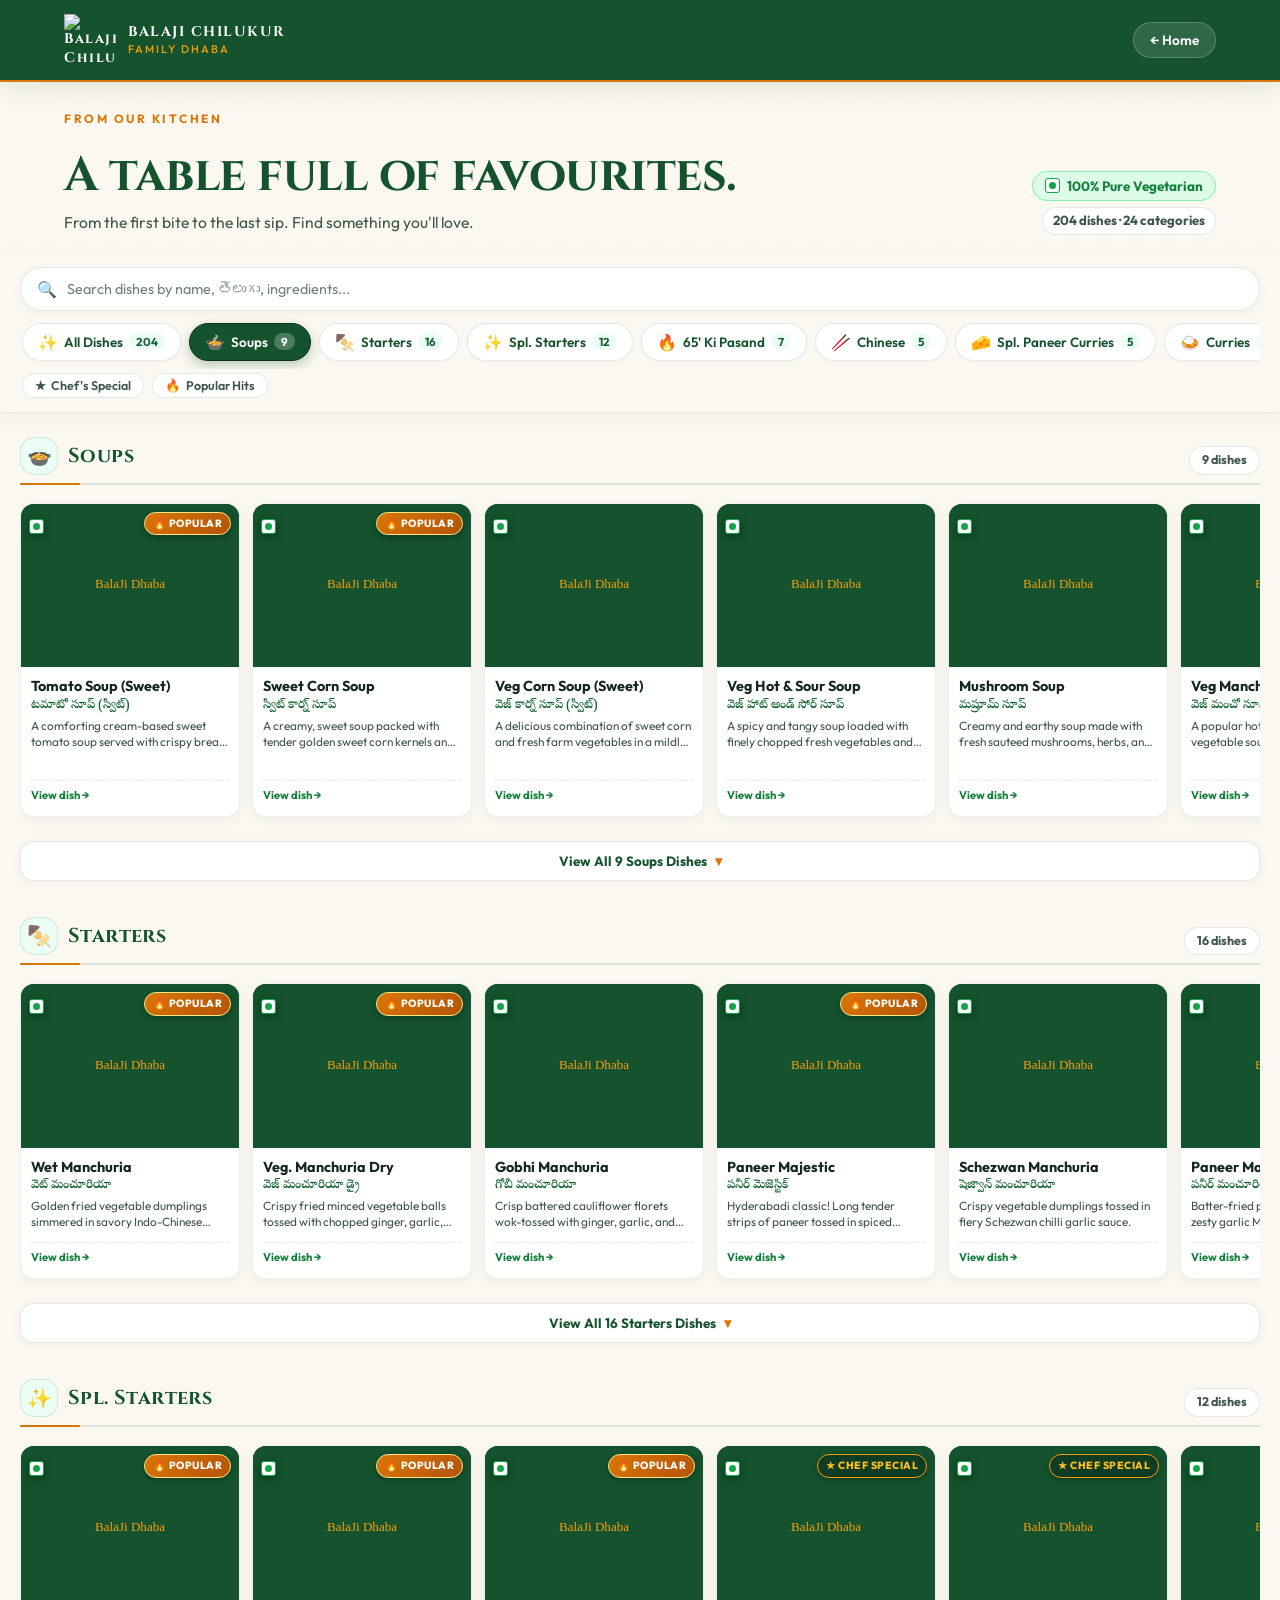
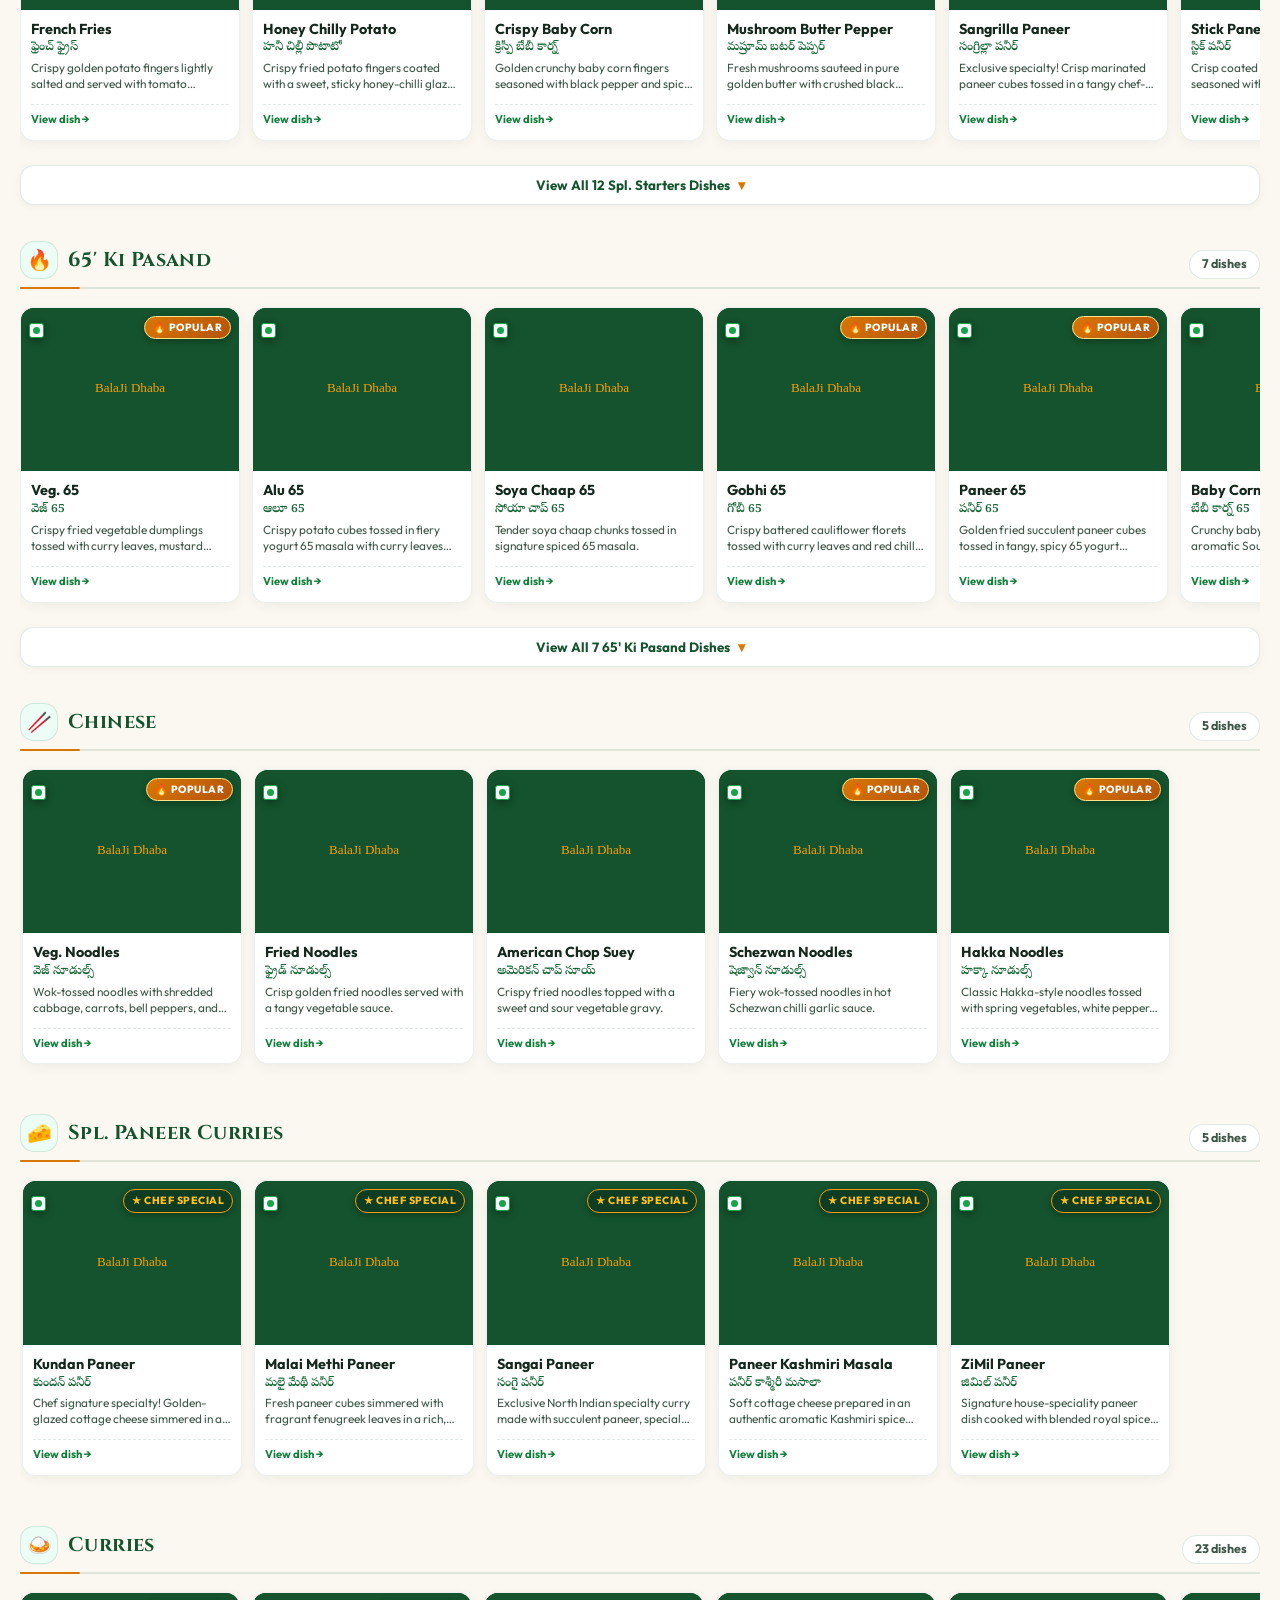
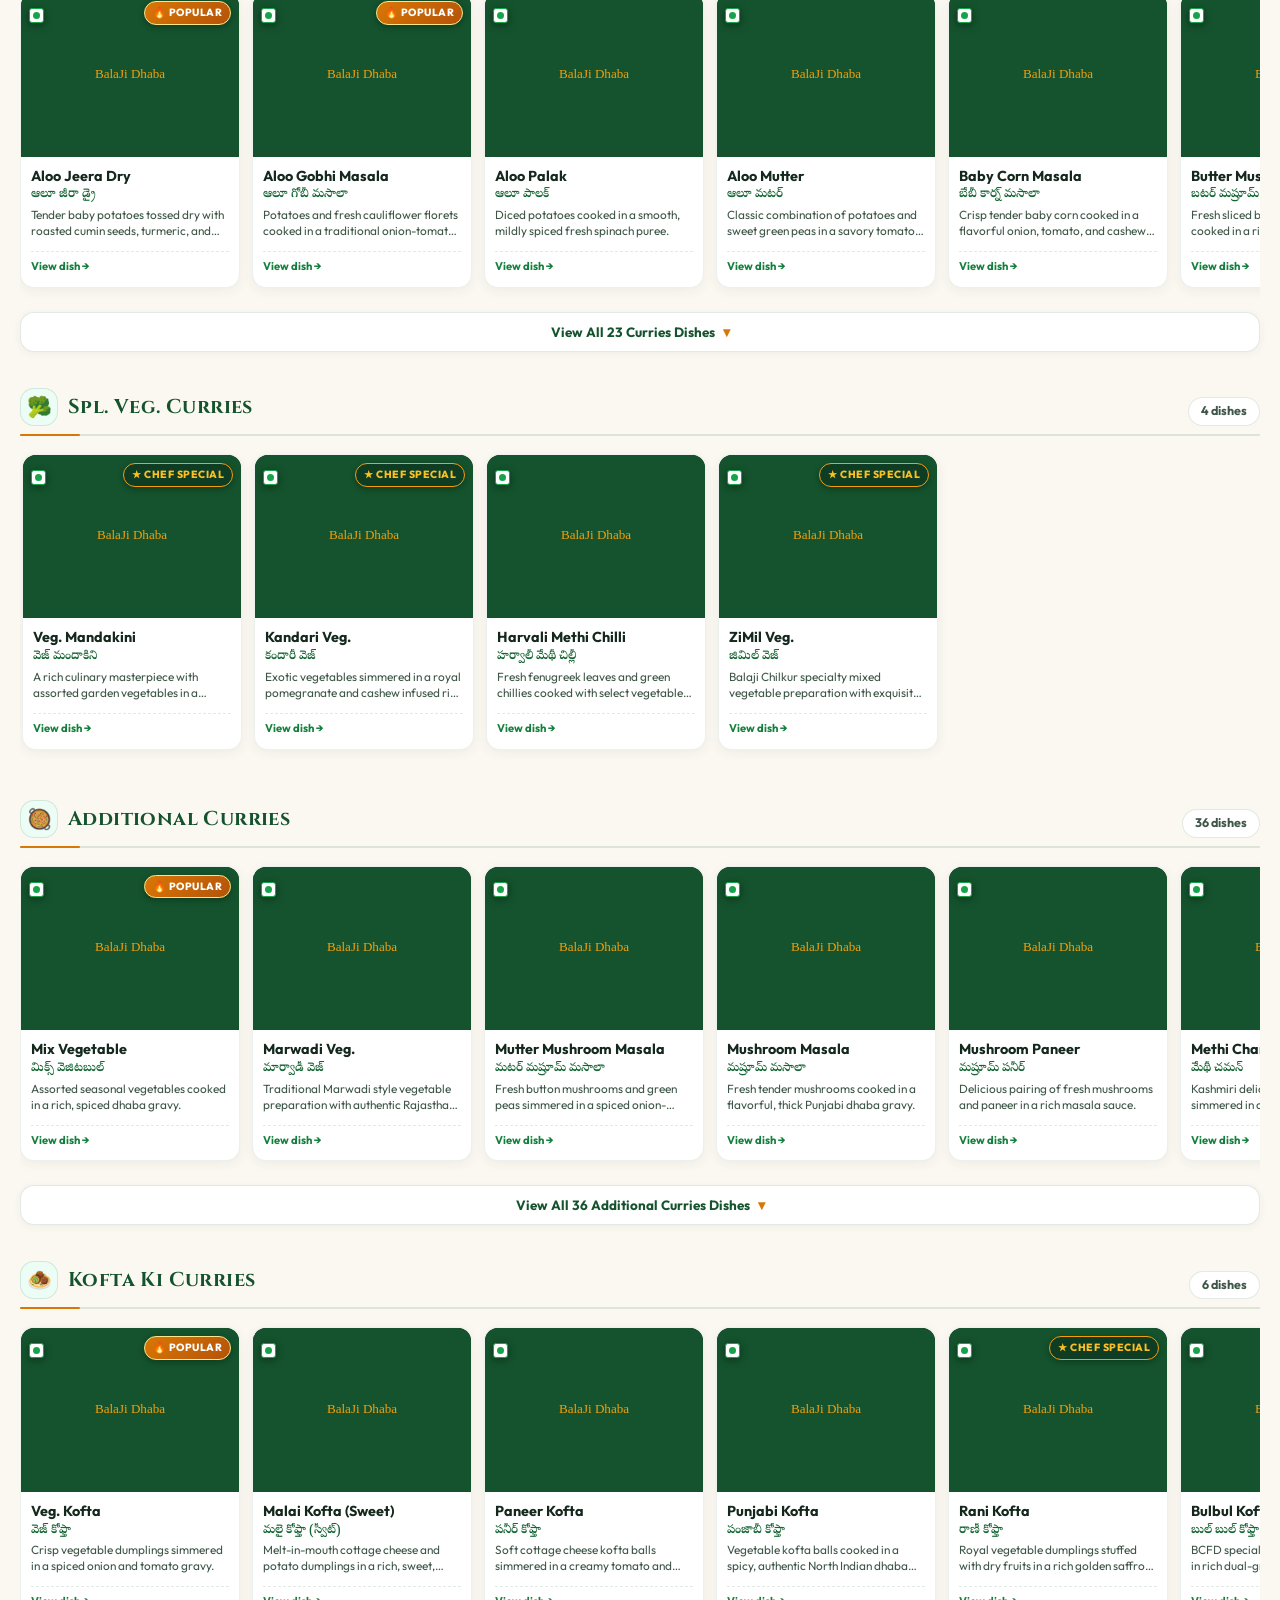
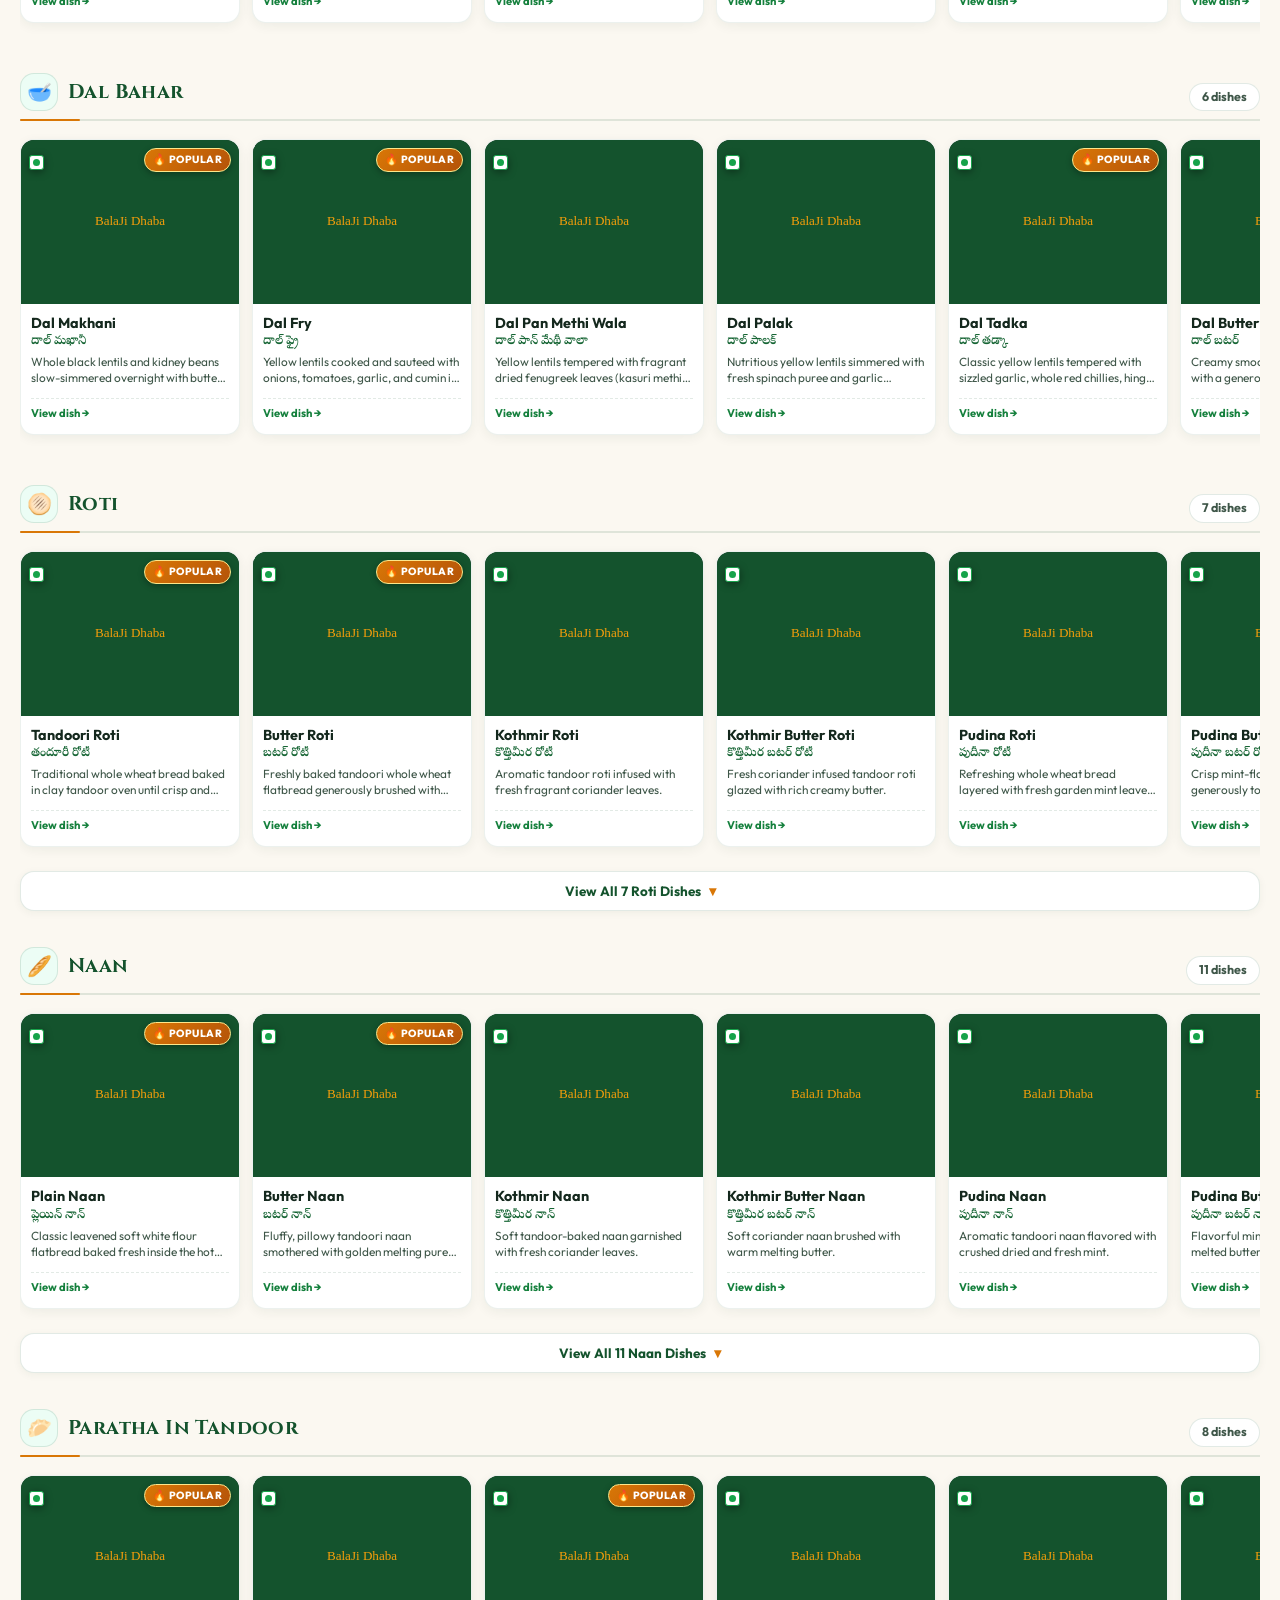
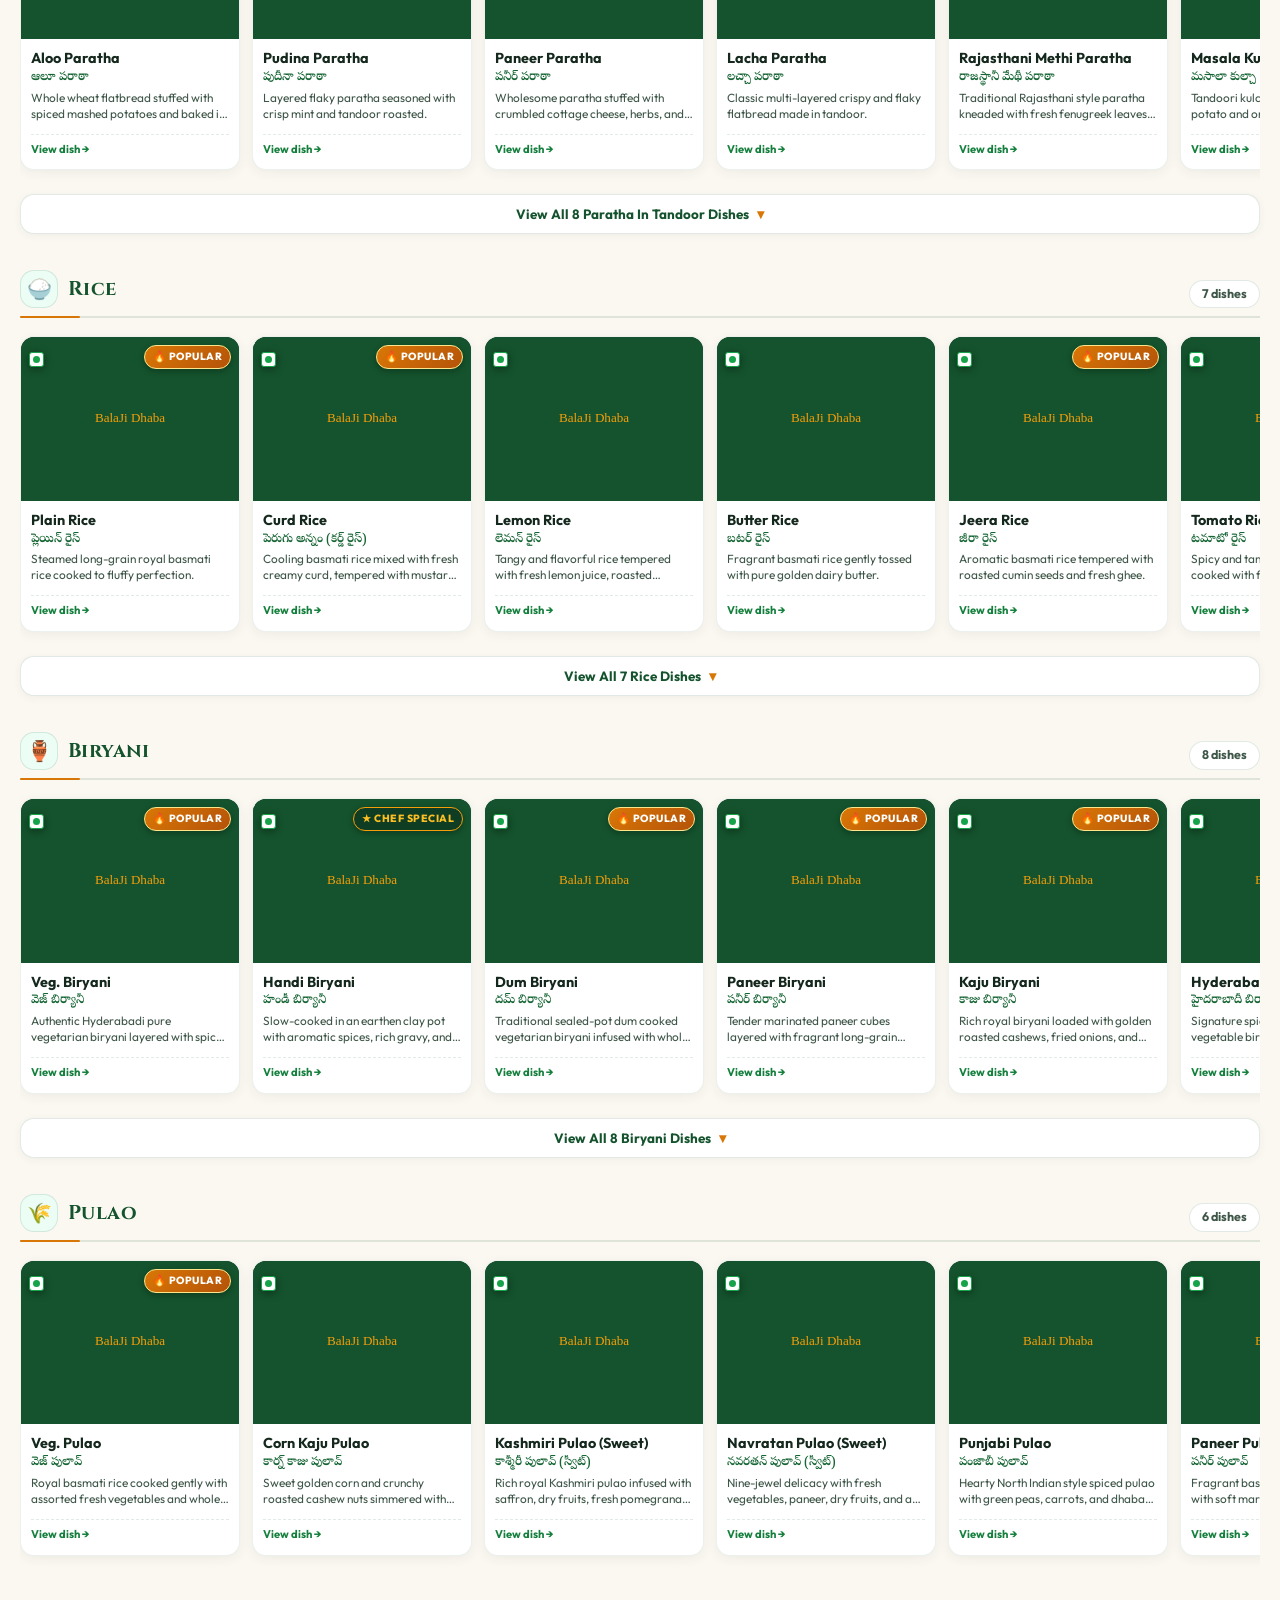
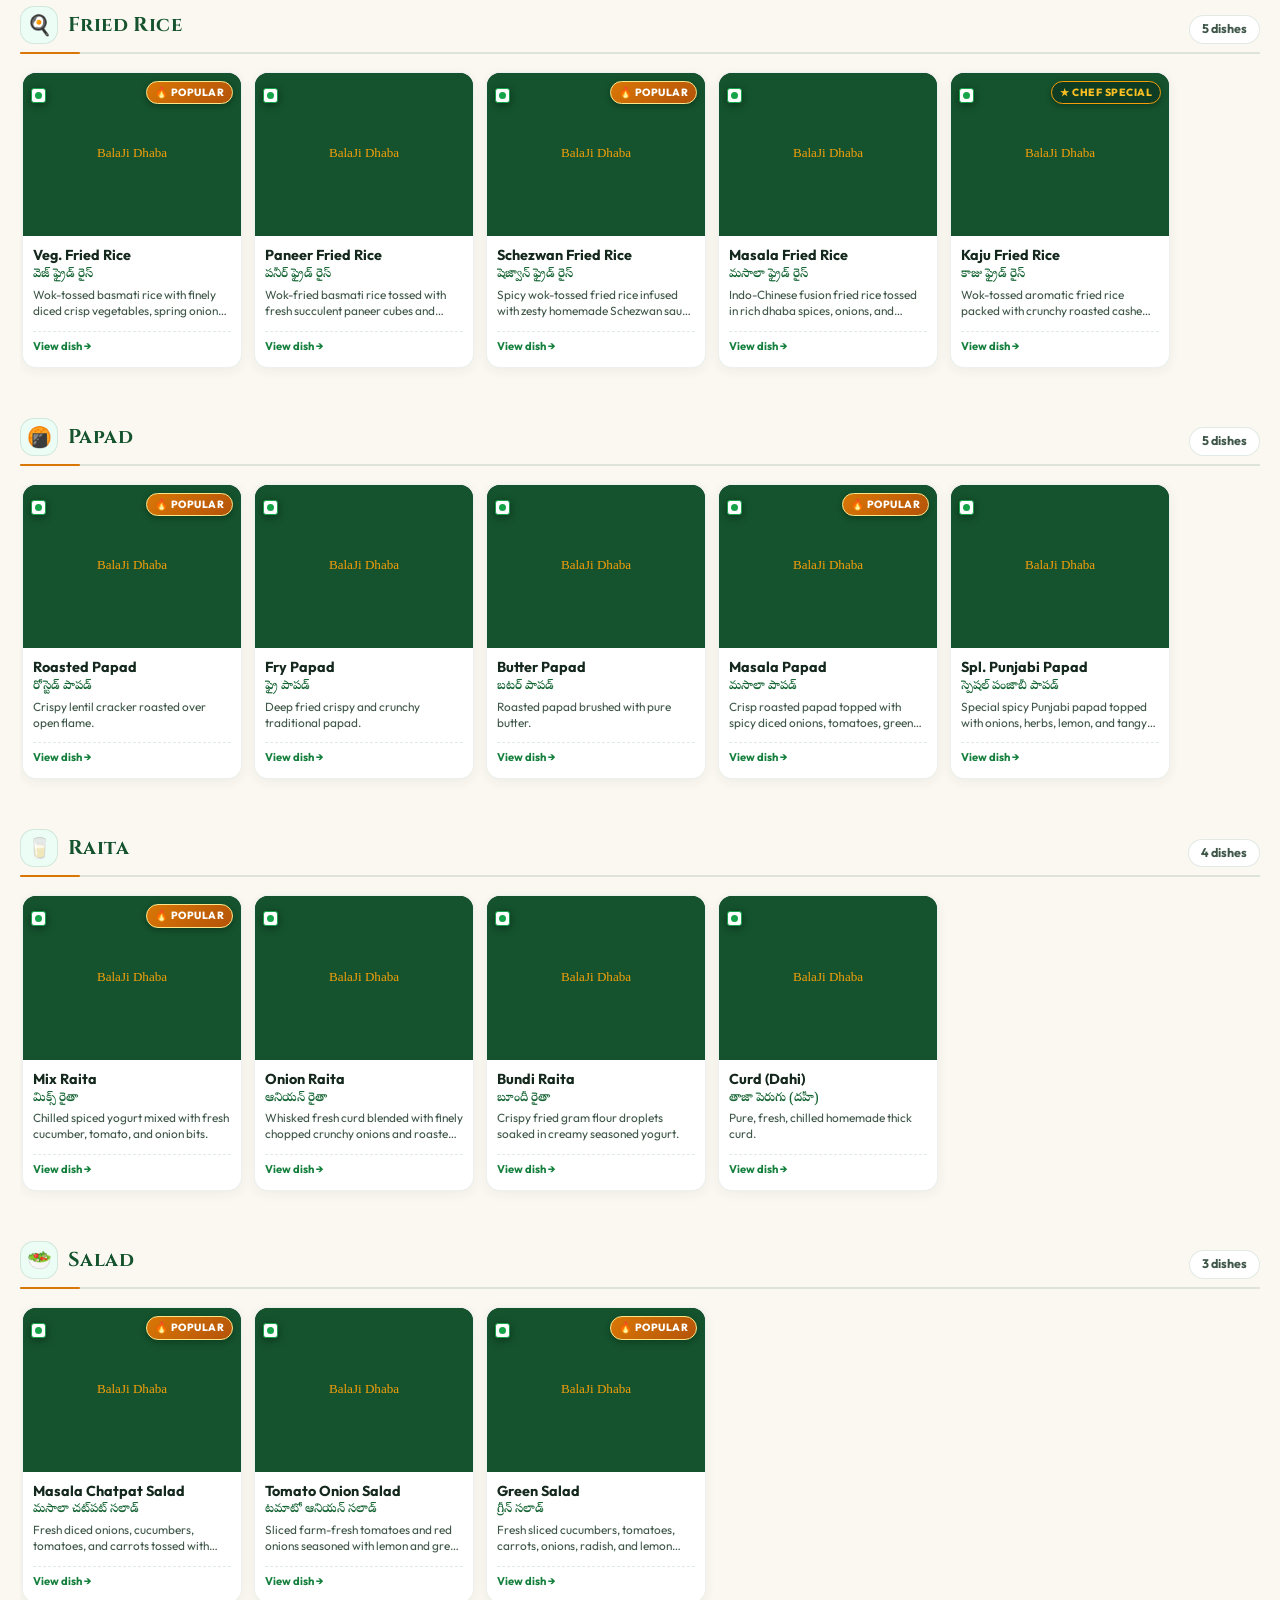
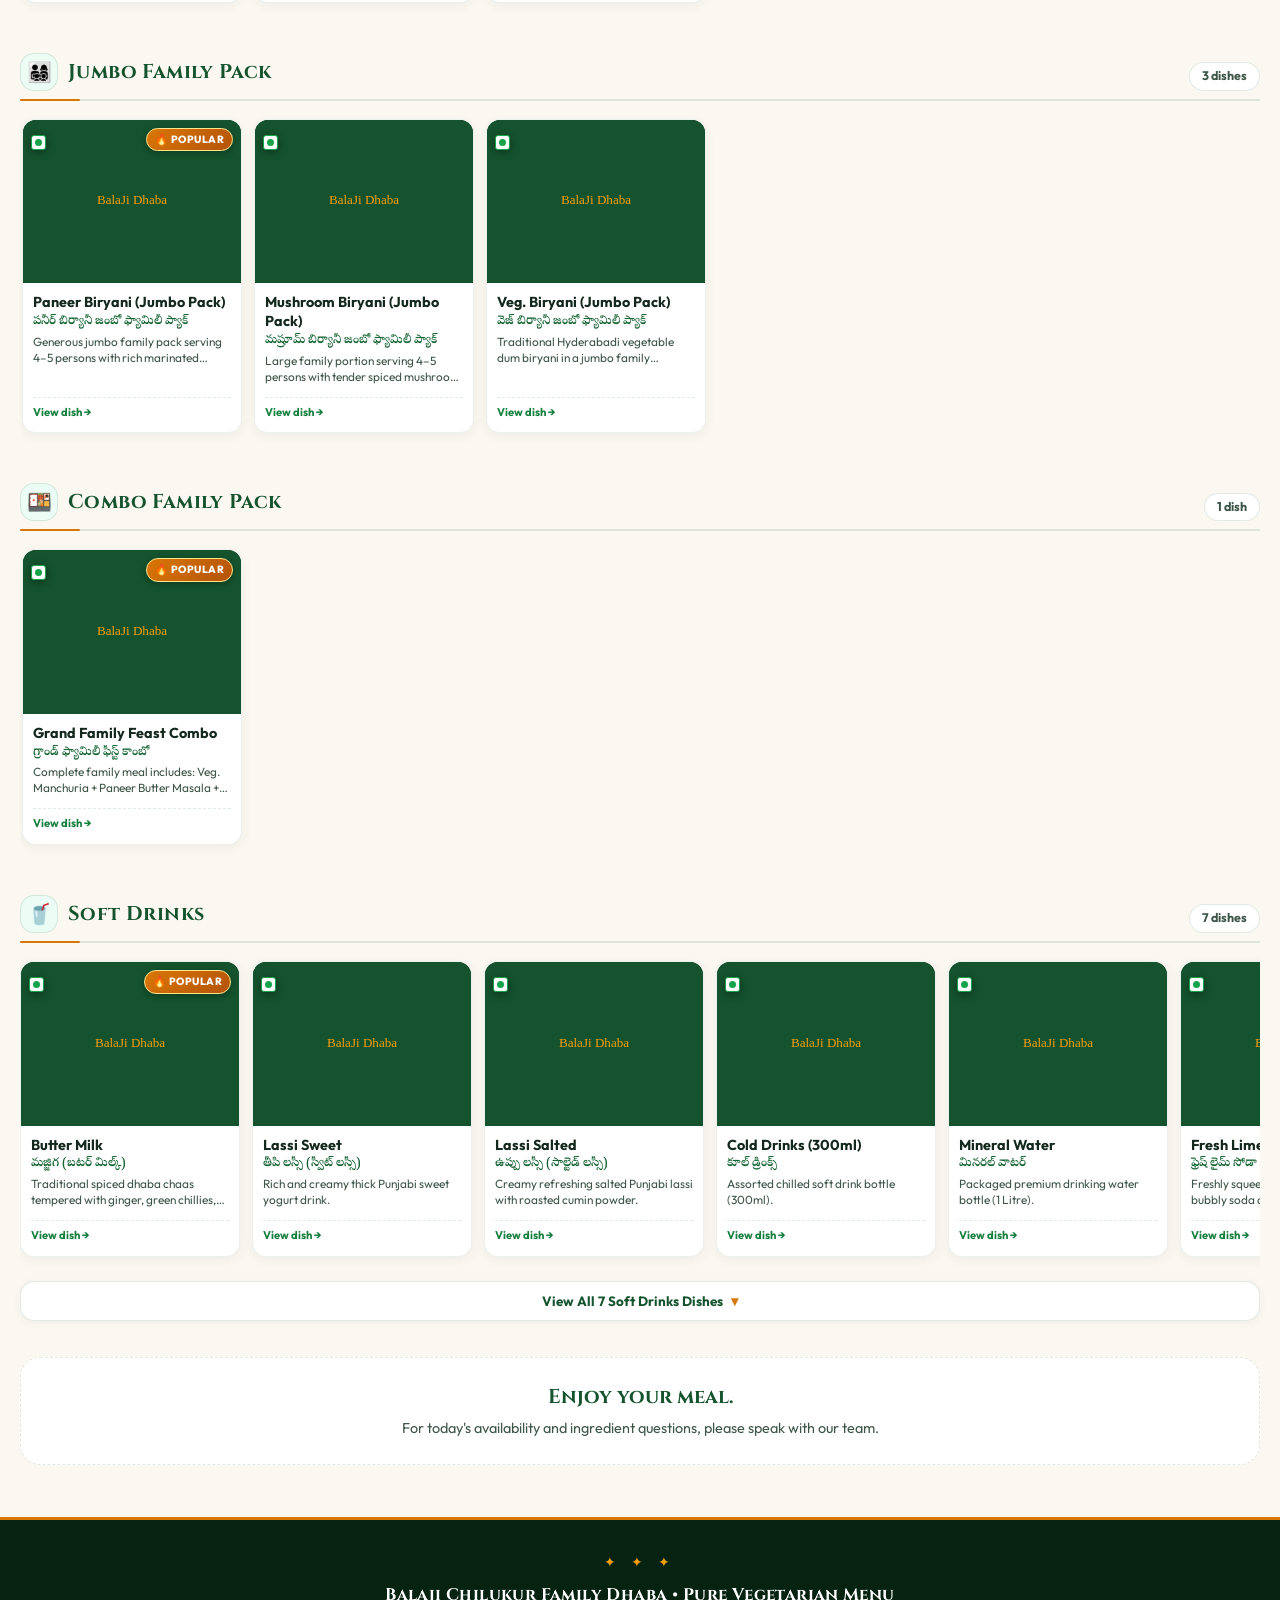
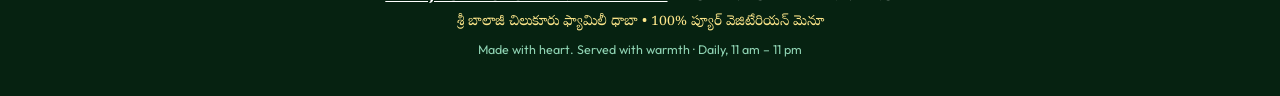
==== menu/index.html @ f1457dbb "Modernize menu section with horizontal card scrolling, category chips carousel, search, and dish mod" ====
<!doctype html>
<html lang="en">
<head>
  <meta charset="utf-8" />
  <meta name="viewport" content="width=device-width, initial-scale=1.0, maximum-scale=1.0, user-scalable=no" />
  <meta name="theme-color" content="#14532d" />
  <title>Our Menu | Balaji Chilukur Family Dhaba</title>
  <meta name="description" content="Explore the pure vegetarian digital menu at Balaji Chilukur Family Dhaba. Authentic tandoori starters, aromatic biryanis, rich curries, rotis, and drinks." />
  <link rel="icon" href="../logo.png?v=20260913" type="image/png" />

  <!-- Google Fonts: Cinzel, Outfit, Noto Serif Telugu -->
  <link rel="preconnect" href="https://fonts.googleapis.com" />
  <link rel="preconnect" href="https://fonts.gstatic.com" crossorigin />
  <link href="https://fonts.googleapis.com/css2?family=Cinzel:wght@500;600;700;800&family=Noto+Serif+Telugu:wght@400;600;700&family=Outfit:wght@300;400;500;600;700;800&display=swap" rel="stylesheet" />

  <!-- Stylesheet -->
  <link rel="stylesheet" href="../style.css?v=20261003-premium" />
</head>
<body id="top">
  <!-- Subtle background lattice pattern -->
  <div class="bg-pattern" aria-hidden="true"></div>

  <div class="app-container">
    <a class="skip" href="#main-content">Skip to menu</a>

    <!-- Top Brand Header (Preserved Dhaba branding) -->
    <header class="menu-top">
      <div class="top">
        <a class="brand" href="../">
          <img class="brand-logo" src="../logo.png?v=20260913" alt="Balaji Chilukur Family Dhaba Logo" width="52" height="52" />
          <span>BALAJI CHILUKUR<small>FAMILY DHABA</small></span>
        </a>
        <nav class="nav" aria-label="Main navigation">
          <a href="../" class="nav-back-link">← Home</a>
        </nav>
      </div>
    </header>

    <!-- Menu Head Banner -->
    <section class="menu-head">
      <div class="menu-head-info">
        <span class="eyebrow">From our kitchen</span>
        <h1 class="menu-headline">A table full of favourites.</h1>
        <p class="menu-subline">From the first bite to the last sip. Find something you'll love.</p>
      </div>
      <div class="menu-count">
        <div class="veg-label">
          <span class="veg-icon" aria-hidden="true"><span class="dot"></span></span>
          <span>100% Pure Vegetarian</span>
        </div>
        <span class="menu-count-badge">204 dishes · 24 categories</span>
      </div>
    </section>

    <!-- Sticky Menu Browsing & Search Bar (Matches qrscanner-sage-gamma) -->
    <nav class="sticky-nav-bar" id="sticky-nav-bar" aria-label="Menu filters and search">
      <div class="nav-inner">
        <!-- Search Box -->
        <div class="search-container">
          <div class="search-input-wrapper">
            <span class="search-icon" aria-hidden="true">🔍</span>
            <input
              type="search"
              id="search-input"
              class="search-input"
              placeholder="Search dishes by name, తెలుగు, ingredients..."
              autocomplete="off"
              aria-label="Search dishes"
            />
            <button id="search-clear-btn" class="search-clear-btn" type="button" aria-label="Clear search">
              ✕
            </button>
          </div>
        </div>

        <!-- Horizontal Category Chips Carousel -->
        <div class="category-chips-container">
          <div id="category-chips-scroll" class="category-chips-scroll" role="tablist" aria-label="Food categories">
            <button class="category-chip active" data-category="all" role="tab" aria-selected="true">
              <span class="chip-icon">✨</span>
              <span>All Dishes</span>
              <span class="chip-count">204</span>
            </button>
            <button class="category-chip" data-category="soups" role="tab" aria-selected="false">
              <span class="chip-icon">🍲</span>
              <span>Soups</span>
              <span class="chip-count">9</span>
            </button>
            <button class="category-chip" data-category="starters" role="tab" aria-selected="false">
              <span class="chip-icon">🍢</span>
              <span>Starters</span>
              <span class="chip-count">16</span>
            </button>
            <button class="category-chip" data-category="spl-starters" role="tab" aria-selected="false">
              <span class="chip-icon">✨</span>
              <span>Spl. Starters</span>
              <span class="chip-count">12</span>
            </button>
            <button class="category-chip" data-category="65-ki-pasand" role="tab" aria-selected="false">
              <span class="chip-icon">🔥</span>
              <span>65&#039; Ki Pasand</span>
              <span class="chip-count">7</span>
            </button>
            <button class="category-chip" data-category="chinese" role="tab" aria-selected="false">
              <span class="chip-icon">🥢</span>
              <span>Chinese</span>
              <span class="chip-count">5</span>
            </button>
            <button class="category-chip" data-category="spl-paneer-curries" role="tab" aria-selected="false">
              <span class="chip-icon">🧀</span>
              <span>Spl. Paneer Curries</span>
              <span class="chip-count">5</span>
            </button>
            <button class="category-chip" data-category="curries" role="tab" aria-selected="false">
              <span class="chip-icon">🍛</span>
              <span>Curries</span>
              <span class="chip-count">23</span>
            </button>
            <button class="category-chip" data-category="spl-veg-curries" role="tab" aria-selected="false">
              <span class="chip-icon">🥦</span>
              <span>Spl. Veg. Curries</span>
              <span class="chip-count">4</span>
            </button>
            <button class="category-chip" data-category="additional-curries" role="tab" aria-selected="false">
              <span class="chip-icon">🥘</span>
              <span>Additional Curries</span>
              <span class="chip-count">36</span>
            </button>
            <button class="category-chip" data-category="kofta-ki-curries" role="tab" aria-selected="false">
              <span class="chip-icon">🧆</span>
              <span>Kofta Ki Curries</span>
              <span class="chip-count">6</span>
            </button>
            <button class="category-chip" data-category="dal-bahar" role="tab" aria-selected="false">
              <span class="chip-icon">🥣</span>
              <span>Dal Bahar</span>
              <span class="chip-count">6</span>
            </button>
            <button class="category-chip" data-category="roti" role="tab" aria-selected="false">
              <span class="chip-icon">🫓</span>
              <span>Roti</span>
              <span class="chip-count">7</span>
            </button>
            <button class="category-chip" data-category="naan" role="tab" aria-selected="false">
              <span class="chip-icon">🥖</span>
              <span>Naan</span>
              <span class="chip-count">11</span>
            </button>
            <button class="category-chip" data-category="paratha-in-tandoor" role="tab" aria-selected="false">
              <span class="chip-icon">🥟</span>
              <span>Paratha In Tandoor</span>
              <span class="chip-count">8</span>
            </button>
            <button class="category-chip" data-category="rice" role="tab" aria-selected="false">
              <span class="chip-icon">🍚</span>
              <span>Rice</span>
              <span class="chip-count">7</span>
            </button>
            <button class="category-chip" data-category="biryani" role="tab" aria-selected="false">
              <span class="chip-icon">🏺</span>
              <span>Biryani</span>
              <span class="chip-count">8</span>
            </button>
            <button class="category-chip" data-category="pullaw" role="tab" aria-selected="false">
              <span class="chip-icon">🌾</span>
              <span>Pulao</span>
              <span class="chip-count">6</span>
            </button>
            <button class="category-chip" data-category="fried-rice" role="tab" aria-selected="false">
              <span class="chip-icon">🍳</span>
              <span>Fried Rice</span>
              <span class="chip-count">5</span>
            </button>
            <button class="category-chip" data-category="papad" role="tab" aria-selected="false">
              <span class="chip-icon">🍘</span>
              <span>Papad</span>
              <span class="chip-count">5</span>
            </button>
            <button class="category-chip" data-category="raita" role="tab" aria-selected="false">
              <span class="chip-icon">🥛</span>
              <span>Raita</span>
              <span class="chip-count">4</span>
            </button>
            <button class="category-chip" data-category="salad" role="tab" aria-selected="false">
              <span class="chip-icon">🥗</span>
              <span>Salad</span>
              <span class="chip-count">3</span>
            </button>
            <button class="category-chip" data-category="jumbo-family-pack" role="tab" aria-selected="false">
              <span class="chip-icon">👨‍👩‍👧‍👦</span>
              <span>Jumbo Family Pack</span>
              <span class="chip-count">3</span>
            </button>
            <button class="category-chip" data-category="combo-family-pack" role="tab" aria-selected="false">
              <span class="chip-icon">🍱</span>
              <span>Combo Family Pack</span>
              <span class="chip-count">1</span>
            </button>
            <button class="category-chip" data-category="soft-drinks" role="tab" aria-selected="false">
              <span class="chip-icon">🥤</span>
              <span>Soft Drinks</span>
              <span class="chip-count">7</span>
            </button>
          </div>
        </div>

        <!-- Quick Highlight Tags -->
        <div class="quick-tags-bar">
          <button id="filter-special-btn" class="quick-tag-btn" type="button">
            <span>★</span>
            <span>Chef's Special</span>
          </button>
          <button id="filter-popular-btn" class="quick-tag-btn" type="button">
            <span>🔥</span>
            <span>Popular Hits</span>
          </button>
        </div>
      </div>
    </nav>

    <!-- Main Catalogue Content -->
    <main class="main-catalogue-content" id="main-content">
      <div class="catalogue-inner">
        <!-- Search Status Bar -->
        <div id="search-status-bar" class="search-status-bar" role="status">
          <span id="search-result-count">Found 204 dishes</span>
          <button id="reset-search-link" class="reset-search-btn" type="button">View All Categories</button>
        </div>

        <!-- No Results State -->
        <div id="no-results" class="no-results" role="alert">
          <div class="no-results-icon" aria-hidden="true">🥘</div>
          <h2 class="no-results-title">No matching delicacies found</h2>
          <p class="no-results-desc">Try searching for a different dish name, spice, or tap any category chip above.</p>
        </div>

        <!-- Menu Sections Container -->
        <div id="menu-sections-container" class="catalogue-sections-container">
          <!-- Section: Soups -->
          <section class="catalogue-category-section" id="section-soups" data-category-id="soups">
            <div class="category-header-wrap">
              <div class="category-title-group">
                <span class="category-icon-badge">🍲</span>
                <h2 class="category-title">Soups</h2>
              </div>
              <span class="category-count">9 dishes</span>
            </div>

            <!-- Horizontal Swipeable Track -->
            <div class="catalogue-row-track" id="track-soups">
              <article class="dish-card" 
                data-id="dish-1" 
                data-title="Tomato Soup (Sweet)" 
                data-telugu="టమాటో సూప్ (స్వీట్)" 
                data-desc="A comforting cream-based sweet tomato soup served with crispy bread croutons." 
                data-category="Soups" 
                data-img="../photos/f24b9ba9c3d5a4f9.webp" 
                data-special="false" 
                data-popular="true"
                tabindex="0" 
                role="button" 
                aria-label="View details for Tomato Soup (Sweet)">
                <div class="dish-card-media">
                  <div class="card-badge-top-left">
                    <span class="veg-mark" title="100% Pure Vegetarian">
                      <span class="dot"></span>
                    </span>
                  </div>
                  <div class="card-badge-top-right"><span class="badge-tag badge-popular">🔥 Popular</span></div>
                  <img 
                    class="dish-card-img" 
                    src="../photos/f24b9ba9c3d5a4f9.webp" 
                    alt="Tomato Soup (Sweet)" 
                    loading="lazy" 
                    decoding="async"
                    onerror="this.onerror=null; this.src='data:image/svg+xml,%3Csvg xmlns=\'http://www.w3.org/2000/svg\' viewBox=\'0 0 400 300\'%3E%3Crect width=\'100%25\' height=\'100%25\' fill=\'%2314532d\'/%3E%3Ctext x=\'50%25\' y=\'50%25\' fill=\'%23f59e0b\' font-size=\'24\' text-anchor=\'middle\' dominant-baseline=\'middle\'%3EBalaJi Dhaba%3C/text%3E%3C/svg%3E';"
                  />
                </div>
                <div class="dish-card-body">
                  <div class="dish-card-title-group">
                    <h3 class="dish-card-title">Tomato Soup (Sweet)</h3>
                    <div class="dish-card-telugu" lang="te">టమాటో సూప్ (స్వీట్)</div>
                    <p class="dish-card-desc">A comforting cream-based sweet tomato soup served with crispy bread croutons.</p>
                  </div>
                  <div class="dish-card-footer">
                    <span class="view-details-hint">View dish →</span>
                  </div>
                </div>
              </article>
              <article class="dish-card" 
                data-id="dish-2" 
                data-title="Sweet Corn Soup" 
                data-telugu="స్వీట్ కార్న్ సూప్" 
                data-desc="A creamy, sweet soup packed with tender golden sweet corn kernels and subtle spices." 
                data-category="Soups" 
                data-img="../photos/987a3c6464b7f7da.webp" 
                data-special="false" 
                data-popular="true"
                tabindex="0" 
                role="button" 
                aria-label="View details for Sweet Corn Soup">
                <div class="dish-card-media">
                  <div class="card-badge-top-left">
                    <span class="veg-mark" title="100% Pure Vegetarian">
                      <span class="dot"></span>
                    </span>
                  </div>
                  <div class="card-badge-top-right"><span class="badge-tag badge-popular">🔥 Popular</span></div>
                  <img 
                    class="dish-card-img" 
                    src="../photos/987a3c6464b7f7da.webp" 
                    alt="Sweet Corn Soup" 
                    loading="lazy" 
                    decoding="async"
                    onerror="this.onerror=null; this.src='data:image/svg+xml,%3Csvg xmlns=\'http://www.w3.org/2000/svg\' viewBox=\'0 0 400 300\'%3E%3Crect width=\'100%25\' height=\'100%25\' fill=\'%2314532d\'/%3E%3Ctext x=\'50%25\' y=\'50%25\' fill=\'%23f59e0b\' font-size=\'24\' text-anchor=\'middle\' dominant-baseline=\'middle\'%3EBalaJi Dhaba%3C/text%3E%3C/svg%3E';"
                  />
                </div>
                <div class="dish-card-body">
                  <div class="dish-card-title-group">
                    <h3 class="dish-card-title">Sweet Corn Soup</h3>
                    <div class="dish-card-telugu" lang="te">స్వీట్ కార్న్ సూప్</div>
                    <p class="dish-card-desc">A creamy, sweet soup packed with tender golden sweet corn kernels and subtle spices.</p>
                  </div>
                  <div class="dish-card-footer">
                    <span class="view-details-hint">View dish →</span>
                  </div>
                </div>
              </article>
              <article class="dish-card" 
                data-id="dish-3" 
                data-title="Veg Corn Soup (Sweet)" 
                data-telugu="వెజ్ కార్న్ సూప్ (స్వీట్)" 
                data-desc="A delicious combination of sweet corn and fresh farm vegetables in a mildly spiced broth." 
                data-category="Soups" 
                data-img="../photos/5ab9088b6b2753fc.webp" 
                data-special="false" 
                data-popular="false"
                tabindex="0" 
                role="button" 
                aria-label="View details for Veg Corn Soup (Sweet)">
                <div class="dish-card-media">
                  <div class="card-badge-top-left">
                    <span class="veg-mark" title="100% Pure Vegetarian">
                      <span class="dot"></span>
                    </span>
                  </div>
                  
                  <img 
                    class="dish-card-img" 
                    src="../photos/5ab9088b6b2753fc.webp" 
                    alt="Veg Corn Soup (Sweet)" 
                    loading="lazy" 
                    decoding="async"
                    onerror="this.onerror=null; this.src='data:image/svg+xml,%3Csvg xmlns=\'http://www.w3.org/2000/svg\' viewBox=\'0 0 400 300\'%3E%3Crect width=\'100%25\' height=\'100%25\' fill=\'%2314532d\'/%3E%3Ctext x=\'50%25\' y=\'50%25\' fill=\'%23f59e0b\' font-size=\'24\' text-anchor=\'middle\' dominant-baseline=\'middle\'%3EBalaJi Dhaba%3C/text%3E%3C/svg%3E';"
                  />
                </div>
                <div class="dish-card-body">
                  <div class="dish-card-title-group">
                    <h3 class="dish-card-title">Veg Corn Soup (Sweet)</h3>
                    <div class="dish-card-telugu" lang="te">వెజ్ కార్న్ సూప్ (స్వీట్)</div>
                    <p class="dish-card-desc">A delicious combination of sweet corn and fresh farm vegetables in a mildly spiced broth.</p>
                  </div>
                  <div class="dish-card-footer">
                    <span class="view-details-hint">View dish →</span>
                  </div>
                </div>
              </article>
              <article class="dish-card" 
                data-id="dish-4" 
                data-title="Veg Hot &amp; Sour Soup" 
                data-telugu="వెజ్ హాట్ అండ్ సోర్ సూప్" 
                data-desc="A spicy and tangy soup loaded with finely chopped fresh vegetables and pepper spices." 
                data-category="Soups" 
                data-img="../photos/8ab13bf1fed1ce4d.webp" 
                data-special="false" 
                data-popular="false"
                tabindex="0" 
                role="button" 
                aria-label="View details for Veg Hot &amp; Sour Soup">
                <div class="dish-card-media">
                  <div class="card-badge-top-left">
                    <span class="veg-mark" title="100% Pure Vegetarian">
                      <span class="dot"></span>
                    </span>
                  </div>
                  
                  <img 
                    class="dish-card-img" 
                    src="../photos/8ab13bf1fed1ce4d.webp" 
                    alt="Veg Hot &amp; Sour Soup" 
                    loading="lazy" 
                    decoding="async"
                    onerror="this.onerror=null; this.src='data:image/svg+xml,%3Csvg xmlns=\'http://www.w3.org/2000/svg\' viewBox=\'0 0 400 300\'%3E%3Crect width=\'100%25\' height=\'100%25\' fill=\'%2314532d\'/%3E%3Ctext x=\'50%25\' y=\'50%25\' fill=\'%23f59e0b\' font-size=\'24\' text-anchor=\'middle\' dominant-baseline=\'middle\'%3EBalaJi Dhaba%3C/text%3E%3C/svg%3E';"
                  />
                </div>
                <div class="dish-card-body">
                  <div class="dish-card-title-group">
                    <h3 class="dish-card-title">Veg Hot &amp; Sour Soup</h3>
                    <div class="dish-card-telugu" lang="te">వెజ్ హాట్ అండ్ సోర్ సూప్</div>
                    <p class="dish-card-desc">A spicy and tangy soup loaded with finely chopped fresh vegetables and pepper spices.</p>
                  </div>
                  <div class="dish-card-footer">
                    <span class="view-details-hint">View dish →</span>
                  </div>
                </div>
              </article>
              <article class="dish-card" 
                data-id="dish-5" 
                data-title="Mushroom Soup" 
                data-telugu="మష్రూమ్ సూప్" 
                data-desc="Creamy and earthy soup made with fresh sauteed mushrooms, herbs, and simmered fresh cream." 
                data-category="Soups" 
                data-img="../photos/37abed4f7a5bd51c.webp" 
                data-special="false" 
                data-popular="false"
                tabindex="0" 
                role="button" 
                aria-label="View details for Mushroom Soup">
                <div class="dish-card-media">
                  <div class="card-badge-top-left">
                    <span class="veg-mark" title="100% Pure Vegetarian">
                      <span class="dot"></span>
                    </span>
                  </div>
                  
                  <img 
                    class="dish-card-img" 
                    src="../photos/37abed4f7a5bd51c.webp" 
                    alt="Mushroom Soup" 
                    loading="lazy" 
                    decoding="async"
                    onerror="this.onerror=null; this.src='data:image/svg+xml,%3Csvg xmlns=\'http://www.w3.org/2000/svg\' viewBox=\'0 0 400 300\'%3E%3Crect width=\'100%25\' height=\'100%25\' fill=\'%2314532d\'/%3E%3Ctext x=\'50%25\' y=\'50%25\' fill=\'%23f59e0b\' font-size=\'24\' text-anchor=\'middle\' dominant-baseline=\'middle\'%3EBalaJi Dhaba%3C/text%3E%3C/svg%3E';"
                  />
                </div>
                <div class="dish-card-body">
                  <div class="dish-card-title-group">
                    <h3 class="dish-card-title">Mushroom Soup</h3>
                    <div class="dish-card-telugu" lang="te">మష్రూమ్ సూప్</div>
                    <p class="dish-card-desc">Creamy and earthy soup made with fresh sauteed mushrooms, herbs, and simmered fresh cream.</p>
                  </div>
                  <div class="dish-card-footer">
                    <span class="view-details-hint">View dish →</span>
                  </div>
                </div>
              </article>
              <article class="dish-card" 
                data-id="dish-6" 
                data-title="Veg Manchow Soup" 
                data-telugu="వెజ్ మంచో సూప్" 
                data-desc="A popular hot and spicy Indo-Chinese vegetable soup topped with crispy fried noodles." 
                data-category="Soups" 
                data-img="../photos/ff7eda9b12d82bc3.webp" 
                data-special="false" 
                data-popular="true"
                tabindex="0" 
                role="button" 
                aria-label="View details for Veg Manchow Soup">
                <div class="dish-card-media">
                  <div class="card-badge-top-left">
                    <span class="veg-mark" title="100% Pure Vegetarian">
                      <span class="dot"></span>
                    </span>
                  </div>
                  <div class="card-badge-top-right"><span class="badge-tag badge-popular">🔥 Popular</span></div>
                  <img 
                    class="dish-card-img" 
                    src="../photos/ff7eda9b12d82bc3.webp" 
                    alt="Veg Manchow Soup" 
                    loading="lazy" 
                    decoding="async"
                    onerror="this.onerror=null; this.src='data:image/svg+xml,%3Csvg xmlns=\'http://www.w3.org/2000/svg\' viewBox=\'0 0 400 300\'%3E%3Crect width=\'100%25\' height=\'100%25\' fill=\'%2314532d\'/%3E%3Ctext x=\'50%25\' y=\'50%25\' fill=\'%23f59e0b\' font-size=\'24\' text-anchor=\'middle\' dominant-baseline=\'middle\'%3EBalaJi Dhaba%3C/text%3E%3C/svg%3E';"
                  />
                </div>
                <div class="dish-card-body">
                  <div class="dish-card-title-group">
                    <h3 class="dish-card-title">Veg Manchow Soup</h3>
                    <div class="dish-card-telugu" lang="te">వెజ్ మంచో సూప్</div>
                    <p class="dish-card-desc">A popular hot and spicy Indo-Chinese vegetable soup topped with crispy fried noodles.</p>
                  </div>
                  <div class="dish-card-footer">
                    <span class="view-details-hint">View dish →</span>
                  </div>
                </div>
              </article>
              <article class="dish-card" 
                data-id="dish-7" 
                data-title="Cream Up Mushroom Soup (Sweet)" 
                data-telugu="క్రీమ్ అప్ మష్రూమ్ సూప్" 
                data-desc="Rich, sweet, and extra creamy soup made with fine chopped mushrooms and fresh dairy cream." 
                data-category="Soups" 
                data-img="../photos/ec74b921b253b454.webp" 
                data-special="false" 
                data-popular="false"
                tabindex="0" 
                role="button" 
                aria-label="View details for Cream Up Mushroom Soup (Sweet)">
                <div class="dish-card-media">
                  <div class="card-badge-top-left">
                    <span class="veg-mark" title="100% Pure Vegetarian">
                      <span class="dot"></span>
                    </span>
                  </div>
                  
                  <img 
                    class="dish-card-img" 
                    src="../photos/ec74b921b253b454.webp" 
                    alt="Cream Up Mushroom Soup (Sweet)" 
                    loading="lazy" 
                    decoding="async"
                    onerror="this.onerror=null; this.src='data:image/svg+xml,%3Csvg xmlns=\'http://www.w3.org/2000/svg\' viewBox=\'0 0 400 300\'%3E%3Crect width=\'100%25\' height=\'100%25\' fill=\'%2314532d\'/%3E%3Ctext x=\'50%25\' y=\'50%25\' fill=\'%23f59e0b\' font-size=\'24\' text-anchor=\'middle\' dominant-baseline=\'middle\'%3EBalaJi Dhaba%3C/text%3E%3C/svg%3E';"
                  />
                </div>
                <div class="dish-card-body">
                  <div class="dish-card-title-group">
                    <h3 class="dish-card-title">Cream Up Mushroom Soup (Sweet)</h3>
                    <div class="dish-card-telugu" lang="te">క్రీమ్ అప్ మష్రూమ్ సూప్</div>
                    <p class="dish-card-desc">Rich, sweet, and extra creamy soup made with fine chopped mushrooms and fresh dairy cream.</p>
                  </div>
                  <div class="dish-card-footer">
                    <span class="view-details-hint">View dish →</span>
                  </div>
                </div>
              </article>
              <article class="dish-card" 
                data-id="dish-8" 
                data-title="Lemon Coriander Soup" 
                data-telugu="లెమన్ కొరియాండర్ సూప్" 
                data-desc="Light and refreshing soup flavored with fresh lemon juice, coriander, and fine chopped root vegetables." 
                data-category="Soups" 
                data-img="../photos/ebe09137ccf534fa.webp" 
                data-special="false" 
                data-popular="false"
                tabindex="0" 
                role="button" 
                aria-label="View details for Lemon Coriander Soup">
                <div class="dish-card-media">
                  <div class="card-badge-top-left">
                    <span class="veg-mark" title="100% Pure Vegetarian">
                      <span class="dot"></span>
                    </span>
                  </div>
                  
                  <img 
                    class="dish-card-img" 
                    src="../photos/ebe09137ccf534fa.webp" 
                    alt="Lemon Coriander Soup" 
                    loading="lazy" 
                    decoding="async"
                    onerror="this.onerror=null; this.src='data:image/svg+xml,%3Csvg xmlns=\'http://www.w3.org/2000/svg\' viewBox=\'0 0 400 300\'%3E%3Crect width=\'100%25\' height=\'100%25\' fill=\'%2314532d\'/%3E%3Ctext x=\'50%25\' y=\'50%25\' fill=\'%23f59e0b\' font-size=\'24\' text-anchor=\'middle\' dominant-baseline=\'middle\'%3EBalaJi Dhaba%3C/text%3E%3C/svg%3E';"
                  />
                </div>
                <div class="dish-card-body">
                  <div class="dish-card-title-group">
                    <h3 class="dish-card-title">Lemon Coriander Soup</h3>
                    <div class="dish-card-telugu" lang="te">లెమన్ కొరియాండర్ సూప్</div>
                    <p class="dish-card-desc">Light and refreshing soup flavored with fresh lemon juice, coriander, and fine chopped root vegetables.</p>
                  </div>
                  <div class="dish-card-footer">
                    <span class="view-details-hint">View dish →</span>
                  </div>
                </div>
              </article>
              <article class="dish-card" 
                data-id="dish-9" 
                data-title="Veg Clear Soup" 
                data-telugu="వెజ్ క్లియర్ సూప్" 
                data-desc="A healthy and clear vegetable broth simmered with fresh farm vegetables and minimal spices." 
                data-category="Soups" 
                data-img="../photos/40a486155909b4e8.webp" 
                data-special="false" 
                data-popular="false"
                tabindex="0" 
                role="button" 
                aria-label="View details for Veg Clear Soup">
                <div class="dish-card-media">
                  <div class="card-badge-top-left">
                    <span class="veg-mark" title="100% Pure Vegetarian">
                      <span class="dot"></span>
                    </span>
                  </div>
                  
                  <img 
                    class="dish-card-img" 
                    src="../photos/40a486155909b4e8.webp" 
                    alt="Veg Clear Soup" 
                    loading="lazy" 
                    decoding="async"
                    onerror="this.onerror=null; this.src='data:image/svg+xml,%3Csvg xmlns=\'http://www.w3.org/2000/svg\' viewBox=\'0 0 400 300\'%3E%3Crect width=\'100%25\' height=\'100%25\' fill=\'%2314532d\'/%3E%3Ctext x=\'50%25\' y=\'50%25\' fill=\'%23f59e0b\' font-size=\'24\' text-anchor=\'middle\' dominant-baseline=\'middle\'%3EBalaJi Dhaba%3C/text%3E%3C/svg%3E';"
                  />
                </div>
                <div class="dish-card-body">
                  <div class="dish-card-title-group">
                    <h3 class="dish-card-title">Veg Clear Soup</h3>
                    <div class="dish-card-telugu" lang="te">వెజ్ క్లియర్ సూప్</div>
                    <p class="dish-card-desc">A healthy and clear vegetable broth simmered with fresh farm vegetables and minimal spices.</p>
                  </div>
                  <div class="dish-card-footer">
                    <span class="view-details-hint">View dish →</span>
                  </div>
                </div>
              </article>
            </div>
            <button class="category-expand-btn" data-category-expand="soups" type="button" aria-expanded="false">
              <span>View All 9 Soups Dishes</span>
              <span class="expand-arrow">▾</span>
            </button>
          </section>

          <!-- Section: Starters -->
          <section class="catalogue-category-section" id="section-starters" data-category-id="starters">
            <div class="category-header-wrap">
              <div class="category-title-group">
                <span class="category-icon-badge">🍢</span>
                <h2 class="category-title">Starters</h2>
              </div>
              <span class="category-count">16 dishes</span>
            </div>

            <!-- Horizontal Swipeable Track -->
            <div class="catalogue-row-track" id="track-starters">
              <article class="dish-card" 
                data-id="dish-10" 
                data-title="Wet Manchuria" 
                data-telugu="వెట్ మంచూరియా" 
                data-desc="Golden fried vegetable dumplings simmered in savory Indo-Chinese garlic soya Manchurian sauce." 
                data-category="Starters" 
                data-img="../photos/2091485706323439.webp" 
                data-special="false" 
                data-popular="true"
                tabindex="0" 
                role="button" 
                aria-label="View details for Wet Manchuria">
                <div class="dish-card-media">
                  <div class="card-badge-top-left">
                    <span class="veg-mark" title="100% Pure Vegetarian">
                      <span class="dot"></span>
                    </span>
                  </div>
                  <div class="card-badge-top-right"><span class="badge-tag badge-popular">🔥 Popular</span></div>
                  <img 
                    class="dish-card-img" 
                    src="../photos/2091485706323439.webp" 
                    alt="Wet Manchuria" 
                    loading="lazy" 
                    decoding="async"
                    onerror="this.onerror=null; this.src='data:image/svg+xml,%3Csvg xmlns=\'http://www.w3.org/2000/svg\' viewBox=\'0 0 400 300\'%3E%3Crect width=\'100%25\' height=\'100%25\' fill=\'%2314532d\'/%3E%3Ctext x=\'50%25\' y=\'50%25\' fill=\'%23f59e0b\' font-size=\'24\' text-anchor=\'middle\' dominant-baseline=\'middle\'%3EBalaJi Dhaba%3C/text%3E%3C/svg%3E';"
                  />
                </div>
                <div class="dish-card-body">
                  <div class="dish-card-title-group">
                    <h3 class="dish-card-title">Wet Manchuria</h3>
                    <div class="dish-card-telugu" lang="te">వెట్ మంచూరియా</div>
                    <p class="dish-card-desc">Golden fried vegetable dumplings simmered in savory Indo-Chinese garlic soya Manchurian sauce.</p>
                  </div>
                  <div class="dish-card-footer">
                    <span class="view-details-hint">View dish →</span>
                  </div>
                </div>
              </article>
              <article class="dish-card" 
                data-id="dish-11" 
                data-title="Veg. Manchuria Dry" 
                data-telugu="వెజ్ మంచూరియా డ్రై" 
                data-desc="Crispy fried minced vegetable balls tossed with chopped ginger, garlic, green chillies, and spring onions." 
                data-category="Starters" 
                data-img="../photos/49d8cec2d3c1db0f.webp" 
                data-special="false" 
                data-popular="true"
                tabindex="0" 
                role="button" 
                aria-label="View details for Veg. Manchuria Dry">
                <div class="dish-card-media">
                  <div class="card-badge-top-left">
                    <span class="veg-mark" title="100% Pure Vegetarian">
                      <span class="dot"></span>
                    </span>
                  </div>
                  <div class="card-badge-top-right"><span class="badge-tag badge-popular">🔥 Popular</span></div>
                  <img 
                    class="dish-card-img" 
                    src="../photos/49d8cec2d3c1db0f.webp" 
                    alt="Veg. Manchuria Dry" 
                    loading="lazy" 
                    decoding="async"
                    onerror="this.onerror=null; this.src='data:image/svg+xml,%3Csvg xmlns=\'http://www.w3.org/2000/svg\' viewBox=\'0 0 400 300\'%3E%3Crect width=\'100%25\' height=\'100%25\' fill=\'%2314532d\'/%3E%3Ctext x=\'50%25\' y=\'50%25\' fill=\'%23f59e0b\' font-size=\'24\' text-anchor=\'middle\' dominant-baseline=\'middle\'%3EBalaJi Dhaba%3C/text%3E%3C/svg%3E';"
                  />
                </div>
                <div class="dish-card-body">
                  <div class="dish-card-title-group">
                    <h3 class="dish-card-title">Veg. Manchuria Dry</h3>
                    <div class="dish-card-telugu" lang="te">వెజ్ మంచూరియా డ్రై</div>
                    <p class="dish-card-desc">Crispy fried minced vegetable balls tossed with chopped ginger, garlic, green chillies, and spring onions.</p>
                  </div>
                  <div class="dish-card-footer">
                    <span class="view-details-hint">View dish →</span>
                  </div>
                </div>
              </article>
              <article class="dish-card" 
                data-id="dish-12" 
                data-title="Gobhi Manchuria" 
                data-telugu="గోబీ మంచూరియా" 
                data-desc="Crisp battered cauliflower florets wok-tossed with ginger, garlic, and Indo-Chinese sauces." 
                data-category="Starters" 
                data-img="../photos/a65d550ce10bd5d3.webp" 
                data-special="false" 
                data-popular="false"
                tabindex="0" 
                role="button" 
                aria-label="View details for Gobhi Manchuria">
                <div class="dish-card-media">
                  <div class="card-badge-top-left">
                    <span class="veg-mark" title="100% Pure Vegetarian">
                      <span class="dot"></span>
                    </span>
                  </div>
                  
                  <img 
                    class="dish-card-img" 
                    src="../photos/a65d550ce10bd5d3.webp" 
                    alt="Gobhi Manchuria" 
                    loading="lazy" 
                    decoding="async"
                    onerror="this.onerror=null; this.src='data:image/svg+xml,%3Csvg xmlns=\'http://www.w3.org/2000/svg\' viewBox=\'0 0 400 300\'%3E%3Crect width=\'100%25\' height=\'100%25\' fill=\'%2314532d\'/%3E%3Ctext x=\'50%25\' y=\'50%25\' fill=\'%23f59e0b\' font-size=\'24\' text-anchor=\'middle\' dominant-baseline=\'middle\'%3EBalaJi Dhaba%3C/text%3E%3C/svg%3E';"
                  />
                </div>
                <div class="dish-card-body">
                  <div class="dish-card-title-group">
                    <h3 class="dish-card-title">Gobhi Manchuria</h3>
                    <div class="dish-card-telugu" lang="te">గోబీ మంచూరియా</div>
                    <p class="dish-card-desc">Crisp battered cauliflower florets wok-tossed with ginger, garlic, and Indo-Chinese sauces.</p>
                  </div>
                  <div class="dish-card-footer">
                    <span class="view-details-hint">View dish →</span>
                  </div>
                </div>
              </article>
              <article class="dish-card" 
                data-id="dish-13" 
                data-title="Paneer Majestic" 
                data-telugu="పనీర్ మెజెస్టిక్" 
                data-desc="Hyderabadi classic! Long tender strips of paneer tossed in spiced yogurt, mint, green chillies, and curry leaves." 
                data-category="Starters" 
                data-img="../photos/47ddc64aadd758f3.webp" 
                data-special="false" 
                data-popular="true"
                tabindex="0" 
                role="button" 
                aria-label="View details for Paneer Majestic">
                <div class="dish-card-media">
                  <div class="card-badge-top-left">
                    <span class="veg-mark" title="100% Pure Vegetarian">
                      <span class="dot"></span>
                    </span>
                  </div>
                  <div class="card-badge-top-right"><span class="badge-tag badge-popular">🔥 Popular</span></div>
                  <img 
                    class="dish-card-img" 
                    src="../photos/47ddc64aadd758f3.webp" 
                    alt="Paneer Majestic" 
                    loading="lazy" 
                    decoding="async"
                    onerror="this.onerror=null; this.src='data:image/svg+xml,%3Csvg xmlns=\'http://www.w3.org/2000/svg\' viewBox=\'0 0 400 300\'%3E%3Crect width=\'100%25\' height=\'100%25\' fill=\'%2314532d\'/%3E%3Ctext x=\'50%25\' y=\'50%25\' fill=\'%23f59e0b\' font-size=\'24\' text-anchor=\'middle\' dominant-baseline=\'middle\'%3EBalaJi Dhaba%3C/text%3E%3C/svg%3E';"
                  />
                </div>
                <div class="dish-card-body">
                  <div class="dish-card-title-group">
                    <h3 class="dish-card-title">Paneer Majestic</h3>
                    <div class="dish-card-telugu" lang="te">పనీర్ మెజెస్టిక్</div>
                    <p class="dish-card-desc">Hyderabadi classic! Long tender strips of paneer tossed in spiced yogurt, mint, green chillies, and curry leaves.</p>
                  </div>
                  <div class="dish-card-footer">
                    <span class="view-details-hint">View dish →</span>
                  </div>
                </div>
              </article>
              <article class="dish-card" 
                data-id="dish-14" 
                data-title="Schezwan Manchuria" 
                data-telugu="షెజ్వాన్ మంచూరియా" 
                data-desc="Crispy vegetable dumplings tossed in fiery Schezwan chilli garlic sauce." 
                data-category="Starters" 
                data-img="../photos/3cc22c163e35cf3d.webp" 
                data-special="false" 
                data-popular="false"
                tabindex="0" 
                role="button" 
                aria-label="View details for Schezwan Manchuria">
                <div class="dish-card-media">
                  <div class="card-badge-top-left">
                    <span class="veg-mark" title="100% Pure Vegetarian">
                      <span class="dot"></span>
                    </span>
                  </div>
                  
                  <img 
                    class="dish-card-img" 
                    src="../photos/3cc22c163e35cf3d.webp" 
                    alt="Schezwan Manchuria" 
                    loading="lazy" 
                    decoding="async"
                    onerror="this.onerror=null; this.src='data:image/svg+xml,%3Csvg xmlns=\'http://www.w3.org/2000/svg\' viewBox=\'0 0 400 300\'%3E%3Crect width=\'100%25\' height=\'100%25\' fill=\'%2314532d\'/%3E%3Ctext x=\'50%25\' y=\'50%25\' fill=\'%23f59e0b\' font-size=\'24\' text-anchor=\'middle\' dominant-baseline=\'middle\'%3EBalaJi Dhaba%3C/text%3E%3C/svg%3E';"
                  />
                </div>
                <div class="dish-card-body">
                  <div class="dish-card-title-group">
                    <h3 class="dish-card-title">Schezwan Manchuria</h3>
                    <div class="dish-card-telugu" lang="te">షెజ్వాన్ మంచూరియా</div>
                    <p class="dish-card-desc">Crispy vegetable dumplings tossed in fiery Schezwan chilli garlic sauce.</p>
                  </div>
                  <div class="dish-card-footer">
                    <span class="view-details-hint">View dish →</span>
                  </div>
                </div>
              </article>
              <article class="dish-card" 
                data-id="dish-15" 
                data-title="Paneer Manchuria" 
                data-telugu="పనీర్ మంచూరియా" 
                data-desc="Batter-fried paneer cubes tossed in zesty garlic Manchurian sauce." 
                data-category="Starters" 
                data-img="../photos/e950e67f2a49c367.webp" 
                data-special="false" 
                data-popular="false"
                tabindex="0" 
                role="button" 
                aria-label="View details for Paneer Manchuria">
                <div class="dish-card-media">
                  <div class="card-badge-top-left">
                    <span class="veg-mark" title="100% Pure Vegetarian">
                      <span class="dot"></span>
                    </span>
                  </div>
                  
                  <img 
                    class="dish-card-img" 
                    src="../photos/e950e67f2a49c367.webp" 
                    alt="Paneer Manchuria" 
                    loading="lazy" 
                    decoding="async"
                    onerror="this.onerror=null; this.src='data:image/svg+xml,%3Csvg xmlns=\'http://www.w3.org/2000/svg\' viewBox=\'0 0 400 300\'%3E%3Crect width=\'100%25\' height=\'100%25\' fill=\'%2314532d\'/%3E%3Ctext x=\'50%25\' y=\'50%25\' fill=\'%23f59e0b\' font-size=\'24\' text-anchor=\'middle\' dominant-baseline=\'middle\'%3EBalaJi Dhaba%3C/text%3E%3C/svg%3E';"
                  />
                </div>
                <div class="dish-card-body">
                  <div class="dish-card-title-group">
                    <h3 class="dish-card-title">Paneer Manchuria</h3>
                    <div class="dish-card-telugu" lang="te">పనీర్ మంచూరియా</div>
                    <p class="dish-card-desc">Batter-fried paneer cubes tossed in zesty garlic Manchurian sauce.</p>
                  </div>
                  <div class="dish-card-footer">
                    <span class="view-details-hint">View dish →</span>
                  </div>
                </div>
              </article>
              <article class="dish-card" 
                data-id="dish-16" 
                data-title="Soya Chaap Manchuria" 
                data-telugu="సోయా చాప్ మంచూరియా" 
                data-desc="Protein-rich soya chaap pieces tossed in spicy Indo-Chinese Manchurian glaze." 
                data-category="Starters" 
                data-img="../photos/012d7b3a5e251995.webp" 
                data-special="false" 
                data-popular="false"
                tabindex="0" 
                role="button" 
                aria-label="View details for Soya Chaap Manchuria">
                <div class="dish-card-media">
                  <div class="card-badge-top-left">
                    <span class="veg-mark" title="100% Pure Vegetarian">
                      <span class="dot"></span>
                    </span>
                  </div>
                  
                  <img 
                    class="dish-card-img" 
                    src="../photos/012d7b3a5e251995.webp" 
                    alt="Soya Chaap Manchuria" 
                    loading="lazy" 
                    decoding="async"
                    onerror="this.onerror=null; this.src='data:image/svg+xml,%3Csvg xmlns=\'http://www.w3.org/2000/svg\' viewBox=\'0 0 400 300\'%3E%3Crect width=\'100%25\' height=\'100%25\' fill=\'%2314532d\'/%3E%3Ctext x=\'50%25\' y=\'50%25\' fill=\'%23f59e0b\' font-size=\'24\' text-anchor=\'middle\' dominant-baseline=\'middle\'%3EBalaJi Dhaba%3C/text%3E%3C/svg%3E';"
                  />
                </div>
                <div class="dish-card-body">
                  <div class="dish-card-title-group">
                    <h3 class="dish-card-title">Soya Chaap Manchuria</h3>
                    <div class="dish-card-telugu" lang="te">సోయా చాప్ మంచూరియా</div>
                    <p class="dish-card-desc">Protein-rich soya chaap pieces tossed in spicy Indo-Chinese Manchurian glaze.</p>
                  </div>
                  <div class="dish-card-footer">
                    <span class="view-details-hint">View dish →</span>
                  </div>
                </div>
              </article>
              <article class="dish-card" 
                data-id="dish-17" 
                data-title="Baby Corn Manchuria" 
                data-telugu="బేబీ కార్న్ మంచూరియా" 
                data-desc="Crispy golden baby corn pieces tossed in savory garlic and onion Manchurian seasoning." 
                data-category="Starters" 
                data-img="../photos/b6130aa55bb232b3.webp" 
                data-special="false" 
                data-popular="false"
                tabindex="0" 
                role="button" 
                aria-label="View details for Baby Corn Manchuria">
                <div class="dish-card-media">
                  <div class="card-badge-top-left">
                    <span class="veg-mark" title="100% Pure Vegetarian">
                      <span class="dot"></span>
                    </span>
                  </div>
                  
                  <img 
                    class="dish-card-img" 
                    src="../photos/b6130aa55bb232b3.webp" 
                    alt="Baby Corn Manchuria" 
                    loading="lazy" 
                    decoding="async"
                    onerror="this.onerror=null; this.src='data:image/svg+xml,%3Csvg xmlns=\'http://www.w3.org/2000/svg\' viewBox=\'0 0 400 300\'%3E%3Crect width=\'100%25\' height=\'100%25\' fill=\'%2314532d\'/%3E%3Ctext x=\'50%25\' y=\'50%25\' fill=\'%23f59e0b\' font-size=\'24\' text-anchor=\'middle\' dominant-baseline=\'middle\'%3EBalaJi Dhaba%3C/text%3E%3C/svg%3E';"
                  />
                </div>
                <div class="dish-card-body">
                  <div class="dish-card-title-group">
                    <h3 class="dish-card-title">Baby Corn Manchuria</h3>
                    <div class="dish-card-telugu" lang="te">బేబీ కార్న్ మంచూరియా</div>
                    <p class="dish-card-desc">Crispy golden baby corn pieces tossed in savory garlic and onion Manchurian seasoning.</p>
                  </div>
                  <div class="dish-card-footer">
                    <span class="view-details-hint">View dish →</span>
                  </div>
                </div>
              </article>
              <article class="dish-card" 
                data-id="dish-18" 
                data-title="Baby Corn Majestic" 
                data-telugu="బేబీ కార్న్ మెజెస్టిక్" 
                data-desc="Crispy baby corn fingers tossed in seasoned spiced yogurt and curry leaves." 
                data-category="Starters" 
                data-img="../photos/ff443c2c54ae57ff.webp" 
                data-special="false" 
                data-popular="false"
                tabindex="0" 
                role="button" 
                aria-label="View details for Baby Corn Majestic">
                <div class="dish-card-media">
                  <div class="card-badge-top-left">
                    <span class="veg-mark" title="100% Pure Vegetarian">
                      <span class="dot"></span>
                    </span>
                  </div>
                  
                  <img 
                    class="dish-card-img" 
                    src="../photos/ff443c2c54ae57ff.webp" 
                    alt="Baby Corn Majestic" 
                    loading="lazy" 
                    decoding="async"
                    onerror="this.onerror=null; this.src='data:image/svg+xml,%3Csvg xmlns=\'http://www.w3.org/2000/svg\' viewBox=\'0 0 400 300\'%3E%3Crect width=\'100%25\' height=\'100%25\' fill=\'%2314532d\'/%3E%3Ctext x=\'50%25\' y=\'50%25\' fill=\'%23f59e0b\' font-size=\'24\' text-anchor=\'middle\' dominant-baseline=\'middle\'%3EBalaJi Dhaba%3C/text%3E%3C/svg%3E';"
                  />
                </div>
                <div class="dish-card-body">
                  <div class="dish-card-title-group">
                    <h3 class="dish-card-title">Baby Corn Majestic</h3>
                    <div class="dish-card-telugu" lang="te">బేబీ కార్న్ మెజెస్టిక్</div>
                    <p class="dish-card-desc">Crispy baby corn fingers tossed in seasoned spiced yogurt and curry leaves.</p>
                  </div>
                  <div class="dish-card-footer">
                    <span class="view-details-hint">View dish →</span>
                  </div>
                </div>
              </article>
              <article class="dish-card" 
                data-id="dish-19" 
                data-title="Chilly Paneer" 
                data-telugu="చిల్లీ పనీర్" 
                data-desc="Crispy paneer cubes tossed with fresh green chillies, bell peppers, onions, and soya seasoning." 
                data-category="Starters" 
                data-img="../photos/d81d366246fd5b7a.webp" 
                data-special="false" 
                data-popular="true"
                tabindex="0" 
                role="button" 
                aria-label="View details for Chilly Paneer">
                <div class="dish-card-media">
                  <div class="card-badge-top-left">
                    <span class="veg-mark" title="100% Pure Vegetarian">
                      <span class="dot"></span>
                    </span>
                  </div>
                  <div class="card-badge-top-right"><span class="badge-tag badge-popular">🔥 Popular</span></div>
                  <img 
                    class="dish-card-img" 
                    src="../photos/d81d366246fd5b7a.webp" 
                    alt="Chilly Paneer" 
                    loading="lazy" 
                    decoding="async"
                    onerror="this.onerror=null; this.src='data:image/svg+xml,%3Csvg xmlns=\'http://www.w3.org/2000/svg\' viewBox=\'0 0 400 300\'%3E%3Crect width=\'100%25\' height=\'100%25\' fill=\'%2314532d\'/%3E%3Ctext x=\'50%25\' y=\'50%25\' fill=\'%23f59e0b\' font-size=\'24\' text-anchor=\'middle\' dominant-baseline=\'middle\'%3EBalaJi Dhaba%3C/text%3E%3C/svg%3E';"
                  />
                </div>
                <div class="dish-card-body">
                  <div class="dish-card-title-group">
                    <h3 class="dish-card-title">Chilly Paneer</h3>
                    <div class="dish-card-telugu" lang="te">చిల్లీ పనీర్</div>
                    <p class="dish-card-desc">Crispy paneer cubes tossed with fresh green chillies, bell peppers, onions, and soya seasoning.</p>
                  </div>
                  <div class="dish-card-footer">
                    <span class="view-details-hint">View dish →</span>
                  </div>
                </div>
              </article>
              <article class="dish-card" 
                data-id="dish-20" 
                data-title="Chilly Baby Corn" 
                data-telugu="చిల్లీ బేబీ కార్న్" 
                data-desc="Crispy golden baby corn tossed with capsicum, onions, and dark chilli soya sauce." 
                data-category="Starters" 
                data-img="../photos/f9373af76739b066.webp" 
                data-special="false" 
                data-popular="false"
                tabindex="0" 
                role="button" 
                aria-label="View details for Chilly Baby Corn">
                <div class="dish-card-media">
                  <div class="card-badge-top-left">
                    <span class="veg-mark" title="100% Pure Vegetarian">
                      <span class="dot"></span>
                    </span>
                  </div>
                  
                  <img 
                    class="dish-card-img" 
                    src="../photos/f9373af76739b066.webp" 
                    alt="Chilly Baby Corn" 
                    loading="lazy" 
                    decoding="async"
                    onerror="this.onerror=null; this.src='data:image/svg+xml,%3Csvg xmlns=\'http://www.w3.org/2000/svg\' viewBox=\'0 0 400 300\'%3E%3Crect width=\'100%25\' height=\'100%25\' fill=\'%2314532d\'/%3E%3Ctext x=\'50%25\' y=\'50%25\' fill=\'%23f59e0b\' font-size=\'24\' text-anchor=\'middle\' dominant-baseline=\'middle\'%3EBalaJi Dhaba%3C/text%3E%3C/svg%3E';"
                  />
                </div>
                <div class="dish-card-body">
                  <div class="dish-card-title-group">
                    <h3 class="dish-card-title">Chilly Baby Corn</h3>
                    <div class="dish-card-telugu" lang="te">చిల్లీ బేబీ కార్న్</div>
                    <p class="dish-card-desc">Crispy golden baby corn tossed with capsicum, onions, and dark chilli soya sauce.</p>
                  </div>
                  <div class="dish-card-footer">
                    <span class="view-details-hint">View dish →</span>
                  </div>
                </div>
              </article>
              <article class="dish-card" 
                data-id="dish-21" 
                data-title="Mushroom Manchuria" 
                data-telugu="మష్రూమ్ మంచూరియా" 
                data-desc="Button mushrooms dipped in crispy batter and wok-tossed in garlic Manchurian sauce." 
                data-category="Starters" 
                data-img="../photos/c05c83de61aceb50.webp" 
                data-special="false" 
                data-popular="false"
                tabindex="0" 
                role="button" 
                aria-label="View details for Mushroom Manchuria">
                <div class="dish-card-media">
                  <div class="card-badge-top-left">
                    <span class="veg-mark" title="100% Pure Vegetarian">
                      <span class="dot"></span>
                    </span>
                  </div>
                  
                  <img 
                    class="dish-card-img" 
                    src="../photos/c05c83de61aceb50.webp" 
                    alt="Mushroom Manchuria" 
                    loading="lazy" 
                    decoding="async"
                    onerror="this.onerror=null; this.src='data:image/svg+xml,%3Csvg xmlns=\'http://www.w3.org/2000/svg\' viewBox=\'0 0 400 300\'%3E%3Crect width=\'100%25\' height=\'100%25\' fill=\'%2314532d\'/%3E%3Ctext x=\'50%25\' y=\'50%25\' fill=\'%23f59e0b\' font-size=\'24\' text-anchor=\'middle\' dominant-baseline=\'middle\'%3EBalaJi Dhaba%3C/text%3E%3C/svg%3E';"
                  />
                </div>
                <div class="dish-card-body">
                  <div class="dish-card-title-group">
                    <h3 class="dish-card-title">Mushroom Manchuria</h3>
                    <div class="dish-card-telugu" lang="te">మష్రూమ్ మంచూరియా</div>
                    <p class="dish-card-desc">Button mushrooms dipped in crispy batter and wok-tossed in garlic Manchurian sauce.</p>
                  </div>
                  <div class="dish-card-footer">
                    <span class="view-details-hint">View dish →</span>
                  </div>
                </div>
              </article>
              <article class="dish-card" 
                data-id="dish-22" 
                data-title="Chilly Mushroom" 
                data-telugu="చిల్లీ మష్రూమ్" 
                data-desc="Batter-fried juicy mushrooms tossed with crunchy bell peppers and spicy green chillies." 
                data-category="Starters" 
                data-img="../photos/6b9a6befb2460010.webp" 
                data-special="false" 
                data-popular="false"
                tabindex="0" 
                role="button" 
                aria-label="View details for Chilly Mushroom">
                <div class="dish-card-media">
                  <div class="card-badge-top-left">
                    <span class="veg-mark" title="100% Pure Vegetarian">
                      <span class="dot"></span>
                    </span>
                  </div>
                  
                  <img 
                    class="dish-card-img" 
                    src="../photos/6b9a6befb2460010.webp" 
                    alt="Chilly Mushroom" 
                    loading="lazy" 
                    decoding="async"
                    onerror="this.onerror=null; this.src='data:image/svg+xml,%3Csvg xmlns=\'http://www.w3.org/2000/svg\' viewBox=\'0 0 400 300\'%3E%3Crect width=\'100%25\' height=\'100%25\' fill=\'%2314532d\'/%3E%3Ctext x=\'50%25\' y=\'50%25\' fill=\'%23f59e0b\' font-size=\'24\' text-anchor=\'middle\' dominant-baseline=\'middle\'%3EBalaJi Dhaba%3C/text%3E%3C/svg%3E';"
                  />
                </div>
                <div class="dish-card-body">
                  <div class="dish-card-title-group">
                    <h3 class="dish-card-title">Chilly Mushroom</h3>
                    <div class="dish-card-telugu" lang="te">చిల్లీ మష్రూమ్</div>
                    <p class="dish-card-desc">Batter-fried juicy mushrooms tossed with crunchy bell peppers and spicy green chillies.</p>
                  </div>
                  <div class="dish-card-footer">
                    <span class="view-details-hint">View dish →</span>
                  </div>
                </div>
              </article>
              <article class="dish-card" 
                data-id="dish-23" 
                data-title="Crispy Corn" 
                data-telugu="క్రిస్పీ కార్న్" 
                data-desc="Golden sweet corn kernels deep fried crisp and seasoned with chaat masala, pepper, and lemon." 
                data-category="Starters" 
                data-img="../photos/37050d26e26722cc.webp" 
                data-special="false" 
                data-popular="true"
                tabindex="0" 
                role="button" 
                aria-label="View details for Crispy Corn">
                <div class="dish-card-media">
                  <div class="card-badge-top-left">
                    <span class="veg-mark" title="100% Pure Vegetarian">
                      <span class="dot"></span>
                    </span>
                  </div>
                  <div class="card-badge-top-right"><span class="badge-tag badge-popular">🔥 Popular</span></div>
                  <img 
                    class="dish-card-img" 
                    src="../photos/37050d26e26722cc.webp" 
                    alt="Crispy Corn" 
                    loading="lazy" 
                    decoding="async"
                    onerror="this.onerror=null; this.src='data:image/svg+xml,%3Csvg xmlns=\'http://www.w3.org/2000/svg\' viewBox=\'0 0 400 300\'%3E%3Crect width=\'100%25\' height=\'100%25\' fill=\'%2314532d\'/%3E%3Ctext x=\'50%25\' y=\'50%25\' fill=\'%23f59e0b\' font-size=\'24\' text-anchor=\'middle\' dominant-baseline=\'middle\'%3EBalaJi Dhaba%3C/text%3E%3C/svg%3E';"
                  />
                </div>
                <div class="dish-card-body">
                  <div class="dish-card-title-group">
                    <h3 class="dish-card-title">Crispy Corn</h3>
                    <div class="dish-card-telugu" lang="te">క్రిస్పీ కార్న్</div>
                    <p class="dish-card-desc">Golden sweet corn kernels deep fried crisp and seasoned with chaat masala, pepper, and lemon.</p>
                  </div>
                  <div class="dish-card-footer">
                    <span class="view-details-hint">View dish →</span>
                  </div>
                </div>
              </article>
              <article class="dish-card" 
                data-id="dish-24" 
                data-title="Tandoori Paneer Tikka" 
                data-telugu="తందూరీ పనీర్ టిక్కా" 
                data-desc="Succulent cubes of paneer marinated in spiced yogurt and mustard oil, skewered and roasted in clay tandoor." 
                data-category="Starters" 
                data-img="../photos/519dabc6c7ca93b0.webp" 
                data-special="false" 
                data-popular="true"
                tabindex="0" 
                role="button" 
                aria-label="View details for Tandoori Paneer Tikka">
                <div class="dish-card-media">
                  <div class="card-badge-top-left">
                    <span class="veg-mark" title="100% Pure Vegetarian">
                      <span class="dot"></span>
                    </span>
                  </div>
                  <div class="card-badge-top-right"><span class="badge-tag badge-popular">🔥 Popular</span></div>
                  <img 
                    class="dish-card-img" 
                    src="../photos/519dabc6c7ca93b0.webp" 
                    alt="Tandoori Paneer Tikka" 
                    loading="lazy" 
                    decoding="async"
                    onerror="this.onerror=null; this.src='data:image/svg+xml,%3Csvg xmlns=\'http://www.w3.org/2000/svg\' viewBox=\'0 0 400 300\'%3E%3Crect width=\'100%25\' height=\'100%25\' fill=\'%2314532d\'/%3E%3Ctext x=\'50%25\' y=\'50%25\' fill=\'%23f59e0b\' font-size=\'24\' text-anchor=\'middle\' dominant-baseline=\'middle\'%3EBalaJi Dhaba%3C/text%3E%3C/svg%3E';"
                  />
                </div>
                <div class="dish-card-body">
                  <div class="dish-card-title-group">
                    <h3 class="dish-card-title">Tandoori Paneer Tikka</h3>
                    <div class="dish-card-telugu" lang="te">తందూరీ పనీర్ టిక్కా</div>
                    <p class="dish-card-desc">Succulent cubes of paneer marinated in spiced yogurt and mustard oil, skewered and roasted in clay tandoor.</p>
                  </div>
                  <div class="dish-card-footer">
                    <span class="view-details-hint">View dish →</span>
                  </div>
                </div>
              </article>
              <article class="dish-card" 
                data-id="dish-25" 
                data-title="Tandoori Soya Chaap" 
                data-telugu="తందూరీ సోయా చాప్" 
                data-desc="Juicy soya chaap marinated in rich Punjabi tandoori spices and char-grilled over charcoal." 
                data-category="Starters" 
                data-img="../photos/331095186b9bdd25.webp" 
                data-special="false" 
                data-popular="true"
                tabindex="0" 
                role="button" 
                aria-label="View details for Tandoori Soya Chaap">
                <div class="dish-card-media">
                  <div class="card-badge-top-left">
                    <span class="veg-mark" title="100% Pure Vegetarian">
                      <span class="dot"></span>
                    </span>
                  </div>
                  <div class="card-badge-top-right"><span class="badge-tag badge-popular">🔥 Popular</span></div>
                  <img 
                    class="dish-card-img" 
                    src="../photos/331095186b9bdd25.webp" 
                    alt="Tandoori Soya Chaap" 
                    loading="lazy" 
                    decoding="async"
                    onerror="this.onerror=null; this.src='data:image/svg+xml,%3Csvg xmlns=\'http://www.w3.org/2000/svg\' viewBox=\'0 0 400 300\'%3E%3Crect width=\'100%25\' height=\'100%25\' fill=\'%2314532d\'/%3E%3Ctext x=\'50%25\' y=\'50%25\' fill=\'%23f59e0b\' font-size=\'24\' text-anchor=\'middle\' dominant-baseline=\'middle\'%3EBalaJi Dhaba%3C/text%3E%3C/svg%3E';"
                  />
                </div>
                <div class="dish-card-body">
                  <div class="dish-card-title-group">
                    <h3 class="dish-card-title">Tandoori Soya Chaap</h3>
                    <div class="dish-card-telugu" lang="te">తందూరీ సోయా చాప్</div>
                    <p class="dish-card-desc">Juicy soya chaap marinated in rich Punjabi tandoori spices and char-grilled over charcoal.</p>
                  </div>
                  <div class="dish-card-footer">
                    <span class="view-details-hint">View dish →</span>
                  </div>
                </div>
              </article>
            </div>
            <button class="category-expand-btn" data-category-expand="starters" type="button" aria-expanded="false">
              <span>View All 16 Starters Dishes</span>
              <span class="expand-arrow">▾</span>
            </button>
          </section>

          <!-- Section: Spl. Starters -->
          <section class="catalogue-category-section" id="section-spl-starters" data-category-id="spl-starters">
            <div class="category-header-wrap">
              <div class="category-title-group">
                <span class="category-icon-badge">✨</span>
                <h2 class="category-title">Spl. Starters</h2>
              </div>
              <span class="category-count">12 dishes</span>
            </div>

            <!-- Horizontal Swipeable Track -->
            <div class="catalogue-row-track" id="track-spl-starters">
              <article class="dish-card" 
                data-id="dish-26" 
                data-title="French Fries" 
                data-telugu="ఫ్రెంచ్ ఫ్రైస్" 
                data-desc="Crispy golden potato fingers lightly salted and served with tomato ketchup." 
                data-category="Spl. Starters" 
                data-img="../photos/194b4b2baec82e46.webp" 
                data-special="false" 
                data-popular="true"
                tabindex="0" 
                role="button" 
                aria-label="View details for French Fries">
                <div class="dish-card-media">
                  <div class="card-badge-top-left">
                    <span class="veg-mark" title="100% Pure Vegetarian">
                      <span class="dot"></span>
                    </span>
                  </div>
                  <div class="card-badge-top-right"><span class="badge-tag badge-popular">🔥 Popular</span></div>
                  <img 
                    class="dish-card-img" 
                    src="../photos/194b4b2baec82e46.webp" 
                    alt="French Fries" 
                    loading="lazy" 
                    decoding="async"
                    onerror="this.onerror=null; this.src='data:image/svg+xml,%3Csvg xmlns=\'http://www.w3.org/2000/svg\' viewBox=\'0 0 400 300\'%3E%3Crect width=\'100%25\' height=\'100%25\' fill=\'%2314532d\'/%3E%3Ctext x=\'50%25\' y=\'50%25\' fill=\'%23f59e0b\' font-size=\'24\' text-anchor=\'middle\' dominant-baseline=\'middle\'%3EBalaJi Dhaba%3C/text%3E%3C/svg%3E';"
                  />
                </div>
                <div class="dish-card-body">
                  <div class="dish-card-title-group">
                    <h3 class="dish-card-title">French Fries</h3>
                    <div class="dish-card-telugu" lang="te">ఫ్రెంచ్ ఫ్రైస్</div>
                    <p class="dish-card-desc">Crispy golden potato fingers lightly salted and served with tomato ketchup.</p>
                  </div>
                  <div class="dish-card-footer">
                    <span class="view-details-hint">View dish →</span>
                  </div>
                </div>
              </article>
              <article class="dish-card" 
                data-id="dish-27" 
                data-title="Honey Chilly Potato" 
                data-telugu="హనీ చిల్లీ పొటాటో" 
                data-desc="Crispy fried potato fingers coated with a sweet, sticky honey-chilli glaze and toasted sesame seeds." 
                data-category="Spl. Starters" 
                data-img="../photos/be713b4d7a1b8f37.webp" 
                data-special="false" 
                data-popular="true"
                tabindex="0" 
                role="button" 
                aria-label="View details for Honey Chilly Potato">
                <div class="dish-card-media">
                  <div class="card-badge-top-left">
                    <span class="veg-mark" title="100% Pure Vegetarian">
                      <span class="dot"></span>
                    </span>
                  </div>
                  <div class="card-badge-top-right"><span class="badge-tag badge-popular">🔥 Popular</span></div>
                  <img 
                    class="dish-card-img" 
                    src="../photos/be713b4d7a1b8f37.webp" 
                    alt="Honey Chilly Potato" 
                    loading="lazy" 
                    decoding="async"
                    onerror="this.onerror=null; this.src='data:image/svg+xml,%3Csvg xmlns=\'http://www.w3.org/2000/svg\' viewBox=\'0 0 400 300\'%3E%3Crect width=\'100%25\' height=\'100%25\' fill=\'%2314532d\'/%3E%3Ctext x=\'50%25\' y=\'50%25\' fill=\'%23f59e0b\' font-size=\'24\' text-anchor=\'middle\' dominant-baseline=\'middle\'%3EBalaJi Dhaba%3C/text%3E%3C/svg%3E';"
                  />
                </div>
                <div class="dish-card-body">
                  <div class="dish-card-title-group">
                    <h3 class="dish-card-title">Honey Chilly Potato</h3>
                    <div class="dish-card-telugu" lang="te">హనీ చిల్లీ పొటాటో</div>
                    <p class="dish-card-desc">Crispy fried potato fingers coated with a sweet, sticky honey-chilli glaze and toasted sesame seeds.</p>
                  </div>
                  <div class="dish-card-footer">
                    <span class="view-details-hint">View dish →</span>
                  </div>
                </div>
              </article>
              <article class="dish-card" 
                data-id="dish-28" 
                data-title="Crispy Baby Corn" 
                data-telugu="క్రిస్పీ బేబీ కార్న్" 
                data-desc="Golden crunchy baby corn fingers seasoned with black pepper and spicy herbs." 
                data-category="Spl. Starters" 
                data-img="../photos/49c1fddbd9952952.webp" 
                data-special="false" 
                data-popular="true"
                tabindex="0" 
                role="button" 
                aria-label="View details for Crispy Baby Corn">
                <div class="dish-card-media">
                  <div class="card-badge-top-left">
                    <span class="veg-mark" title="100% Pure Vegetarian">
                      <span class="dot"></span>
                    </span>
                  </div>
                  <div class="card-badge-top-right"><span class="badge-tag badge-popular">🔥 Popular</span></div>
                  <img 
                    class="dish-card-img" 
                    src="../photos/49c1fddbd9952952.webp" 
                    alt="Crispy Baby Corn" 
                    loading="lazy" 
                    decoding="async"
                    onerror="this.onerror=null; this.src='data:image/svg+xml,%3Csvg xmlns=\'http://www.w3.org/2000/svg\' viewBox=\'0 0 400 300\'%3E%3Crect width=\'100%25\' height=\'100%25\' fill=\'%2314532d\'/%3E%3Ctext x=\'50%25\' y=\'50%25\' fill=\'%23f59e0b\' font-size=\'24\' text-anchor=\'middle\' dominant-baseline=\'middle\'%3EBalaJi Dhaba%3C/text%3E%3C/svg%3E';"
                  />
                </div>
                <div class="dish-card-body">
                  <div class="dish-card-title-group">
                    <h3 class="dish-card-title">Crispy Baby Corn</h3>
                    <div class="dish-card-telugu" lang="te">క్రిస్పీ బేబీ కార్న్</div>
                    <p class="dish-card-desc">Golden crunchy baby corn fingers seasoned with black pepper and spicy herbs.</p>
                  </div>
                  <div class="dish-card-footer">
                    <span class="view-details-hint">View dish →</span>
                  </div>
                </div>
              </article>
              <article class="dish-card" 
                data-id="dish-29" 
                data-title="Mushroom Butter Pepper" 
                data-telugu="మష్రూమ్ బటర్ పెప్పర్" 
                data-desc="Fresh mushrooms sauteed in pure golden butter with crushed black pepper and garlic." 
                data-category="Spl. Starters" 
                data-img="../photos/f7504a595976ffc4.webp" 
                data-special="true" 
                data-popular="false"
                tabindex="0" 
                role="button" 
                aria-label="View details for Mushroom Butter Pepper">
                <div class="dish-card-media">
                  <div class="card-badge-top-left">
                    <span class="veg-mark" title="100% Pure Vegetarian">
                      <span class="dot"></span>
                    </span>
                  </div>
                  <div class="card-badge-top-right"><span class="badge-tag badge-chef-special">★ Chef Special</span></div>
                  <img 
                    class="dish-card-img" 
                    src="../photos/f7504a595976ffc4.webp" 
                    alt="Mushroom Butter Pepper" 
                    loading="lazy" 
                    decoding="async"
                    onerror="this.onerror=null; this.src='data:image/svg+xml,%3Csvg xmlns=\'http://www.w3.org/2000/svg\' viewBox=\'0 0 400 300\'%3E%3Crect width=\'100%25\' height=\'100%25\' fill=\'%2314532d\'/%3E%3Ctext x=\'50%25\' y=\'50%25\' fill=\'%23f59e0b\' font-size=\'24\' text-anchor=\'middle\' dominant-baseline=\'middle\'%3EBalaJi Dhaba%3C/text%3E%3C/svg%3E';"
                  />
                </div>
                <div class="dish-card-body">
                  <div class="dish-card-title-group">
                    <h3 class="dish-card-title">Mushroom Butter Pepper</h3>
                    <div class="dish-card-telugu" lang="te">మష్రూమ్ బటర్ పెప్పర్</div>
                    <p class="dish-card-desc">Fresh mushrooms sauteed in pure golden butter with crushed black pepper and garlic.</p>
                  </div>
                  <div class="dish-card-footer">
                    <span class="view-details-hint">View dish →</span>
                  </div>
                </div>
              </article>
              <article class="dish-card" 
                data-id="dish-30" 
                data-title="Sangrilla Paneer" 
                data-telugu="సంగ్రిల్లా పనీర్" 
                data-desc="Exclusive specialty! Crisp marinated paneer cubes tossed in a tangy chef-special glaze." 
                data-category="Spl. Starters" 
                data-img="../photos/eee1956fe4654150.webp" 
                data-special="true" 
                data-popular="false"
                tabindex="0" 
                role="button" 
                aria-label="View details for Sangrilla Paneer">
                <div class="dish-card-media">
                  <div class="card-badge-top-left">
                    <span class="veg-mark" title="100% Pure Vegetarian">
                      <span class="dot"></span>
                    </span>
                  </div>
                  <div class="card-badge-top-right"><span class="badge-tag badge-chef-special">★ Chef Special</span></div>
                  <img 
                    class="dish-card-img" 
                    src="../photos/eee1956fe4654150.webp" 
                    alt="Sangrilla Paneer" 
                    loading="lazy" 
                    decoding="async"
                    onerror="this.onerror=null; this.src='data:image/svg+xml,%3Csvg xmlns=\'http://www.w3.org/2000/svg\' viewBox=\'0 0 400 300\'%3E%3Crect width=\'100%25\' height=\'100%25\' fill=\'%2314532d\'/%3E%3Ctext x=\'50%25\' y=\'50%25\' fill=\'%23f59e0b\' font-size=\'24\' text-anchor=\'middle\' dominant-baseline=\'middle\'%3EBalaJi Dhaba%3C/text%3E%3C/svg%3E';"
                  />
                </div>
                <div class="dish-card-body">
                  <div class="dish-card-title-group">
                    <h3 class="dish-card-title">Sangrilla Paneer</h3>
                    <div class="dish-card-telugu" lang="te">సంగ్రిల్లా పనీర్</div>
                    <p class="dish-card-desc">Exclusive specialty! Crisp marinated paneer cubes tossed in a tangy chef-special glaze.</p>
                  </div>
                  <div class="dish-card-footer">
                    <span class="view-details-hint">View dish →</span>
                  </div>
                </div>
              </article>
              <article class="dish-card" 
                data-id="dish-31" 
                data-title="Stick Paneer" 
                data-telugu="స్టిక్ పనీర్" 
                data-desc="Crisp coated paneer skewers seasoned with aromatic spices and served hot." 
                data-category="Spl. Starters" 
                data-img="../photos/ab826f17bc093214.webp" 
                data-special="false" 
                data-popular="false"
                tabindex="0" 
                role="button" 
                aria-label="View details for Stick Paneer">
                <div class="dish-card-media">
                  <div class="card-badge-top-left">
                    <span class="veg-mark" title="100% Pure Vegetarian">
                      <span class="dot"></span>
                    </span>
                  </div>
                  
                  <img 
                    class="dish-card-img" 
                    src="../photos/ab826f17bc093214.webp" 
                    alt="Stick Paneer" 
                    loading="lazy" 
                    decoding="async"
                    onerror="this.onerror=null; this.src='data:image/svg+xml,%3Csvg xmlns=\'http://www.w3.org/2000/svg\' viewBox=\'0 0 400 300\'%3E%3Crect width=\'100%25\' height=\'100%25\' fill=\'%2314532d\'/%3E%3Ctext x=\'50%25\' y=\'50%25\' fill=\'%23f59e0b\' font-size=\'24\' text-anchor=\'middle\' dominant-baseline=\'middle\'%3EBalaJi Dhaba%3C/text%3E%3C/svg%3E';"
                  />
                </div>
                <div class="dish-card-body">
                  <div class="dish-card-title-group">
                    <h3 class="dish-card-title">Stick Paneer</h3>
                    <div class="dish-card-telugu" lang="te">స్టిక్ పనీర్</div>
                    <p class="dish-card-desc">Crisp coated paneer skewers seasoned with aromatic spices and served hot.</p>
                  </div>
                  <div class="dish-card-footer">
                    <span class="view-details-hint">View dish →</span>
                  </div>
                </div>
              </article>
              <article class="dish-card" 
                data-id="dish-32" 
                data-title="Dragon Paneer" 
                data-telugu="డ్రాగన్ పనీర్" 
                data-desc="Spicy wok-tossed paneer cubes with red chillies, cashew nuts, and sweet-spicy Dragon sauce." 
                data-category="Spl. Starters" 
                data-img="../photos/20620f5947eb015b.webp" 
                data-special="false" 
                data-popular="true"
                tabindex="0" 
                role="button" 
                aria-label="View details for Dragon Paneer">
                <div class="dish-card-media">
                  <div class="card-badge-top-left">
                    <span class="veg-mark" title="100% Pure Vegetarian">
                      <span class="dot"></span>
                    </span>
                  </div>
                  <div class="card-badge-top-right"><span class="badge-tag badge-popular">🔥 Popular</span></div>
                  <img 
                    class="dish-card-img" 
                    src="../photos/20620f5947eb015b.webp" 
                    alt="Dragon Paneer" 
                    loading="lazy" 
                    decoding="async"
                    onerror="this.onerror=null; this.src='data:image/svg+xml,%3Csvg xmlns=\'http://www.w3.org/2000/svg\' viewBox=\'0 0 400 300\'%3E%3Crect width=\'100%25\' height=\'100%25\' fill=\'%2314532d\'/%3E%3Ctext x=\'50%25\' y=\'50%25\' fill=\'%23f59e0b\' font-size=\'24\' text-anchor=\'middle\' dominant-baseline=\'middle\'%3EBalaJi Dhaba%3C/text%3E%3C/svg%3E';"
                  />
                </div>
                <div class="dish-card-body">
                  <div class="dish-card-title-group">
                    <h3 class="dish-card-title">Dragon Paneer</h3>
                    <div class="dish-card-telugu" lang="te">డ్రాగన్ పనీర్</div>
                    <p class="dish-card-desc">Spicy wok-tossed paneer cubes with red chillies, cashew nuts, and sweet-spicy Dragon sauce.</p>
                  </div>
                  <div class="dish-card-footer">
                    <span class="view-details-hint">View dish →</span>
                  </div>
                </div>
              </article>
              <article class="dish-card" 
                data-id="dish-33" 
                data-title="Narmada Paneer" 
                data-telugu="నర్మదా పనీర్" 
                data-desc="Extra soft and delicate spiced cottage cheese starter prepared with fresh cream and herbs." 
                data-category="Spl. Starters" 
                data-img="../photos/a20c3f788423cbea.webp" 
                data-special="false" 
                data-popular="false"
                tabindex="0" 
                role="button" 
                aria-label="View details for Narmada Paneer">
                <div class="dish-card-media">
                  <div class="card-badge-top-left">
                    <span class="veg-mark" title="100% Pure Vegetarian">
                      <span class="dot"></span>
                    </span>
                  </div>
                  
                  <img 
                    class="dish-card-img" 
                    src="../photos/a20c3f788423cbea.webp" 
                    alt="Narmada Paneer" 
                    loading="lazy" 
                    decoding="async"
                    onerror="this.onerror=null; this.src='data:image/svg+xml,%3Csvg xmlns=\'http://www.w3.org/2000/svg\' viewBox=\'0 0 400 300\'%3E%3Crect width=\'100%25\' height=\'100%25\' fill=\'%2314532d\'/%3E%3Ctext x=\'50%25\' y=\'50%25\' fill=\'%23f59e0b\' font-size=\'24\' text-anchor=\'middle\' dominant-baseline=\'middle\'%3EBalaJi Dhaba%3C/text%3E%3C/svg%3E';"
                  />
                </div>
                <div class="dish-card-body">
                  <div class="dish-card-title-group">
                    <h3 class="dish-card-title">Narmada Paneer</h3>
                    <div class="dish-card-telugu" lang="te">నర్మదా పనీర్</div>
                    <p class="dish-card-desc">Extra soft and delicate spiced cottage cheese starter prepared with fresh cream and herbs.</p>
                  </div>
                  <div class="dish-card-footer">
                    <span class="view-details-hint">View dish →</span>
                  </div>
                </div>
              </article>
              <article class="dish-card" 
                data-id="dish-34" 
                data-title="Veg. Spring Roll" 
                data-telugu="వెజ్ స్ప్రింగ్ రోల్" 
                data-desc="Crisp golden fried rolls filled with finely shredded vegetables, glass noodles, and herbs." 
                data-category="Spl. Starters" 
                data-img="../photos/d9a838401f43b5b9.webp" 
                data-special="false" 
                data-popular="true"
                tabindex="0" 
                role="button" 
                aria-label="View details for Veg. Spring Roll">
                <div class="dish-card-media">
                  <div class="card-badge-top-left">
                    <span class="veg-mark" title="100% Pure Vegetarian">
                      <span class="dot"></span>
                    </span>
                  </div>
                  <div class="card-badge-top-right"><span class="badge-tag badge-popular">🔥 Popular</span></div>
                  <img 
                    class="dish-card-img" 
                    src="../photos/d9a838401f43b5b9.webp" 
                    alt="Veg. Spring Roll" 
                    loading="lazy" 
                    decoding="async"
                    onerror="this.onerror=null; this.src='data:image/svg+xml,%3Csvg xmlns=\'http://www.w3.org/2000/svg\' viewBox=\'0 0 400 300\'%3E%3Crect width=\'100%25\' height=\'100%25\' fill=\'%2314532d\'/%3E%3Ctext x=\'50%25\' y=\'50%25\' fill=\'%23f59e0b\' font-size=\'24\' text-anchor=\'middle\' dominant-baseline=\'middle\'%3EBalaJi Dhaba%3C/text%3E%3C/svg%3E';"
                  />
                </div>
                <div class="dish-card-body">
                  <div class="dish-card-title-group">
                    <h3 class="dish-card-title">Veg. Spring Roll</h3>
                    <div class="dish-card-telugu" lang="te">వెజ్ స్ప్రింగ్ రోల్</div>
                    <p class="dish-card-desc">Crisp golden fried rolls filled with finely shredded vegetables, glass noodles, and herbs.</p>
                  </div>
                  <div class="dish-card-footer">
                    <span class="view-details-hint">View dish →</span>
                  </div>
                </div>
              </article>
              <article class="dish-card" 
                data-id="dish-35" 
                data-title="Veg. Bullet" 
                data-telugu="వెజ్ బుల్లెట్" 
                data-desc="Spicy crunchy vegetarian bullet croquettes served with spicy mint chutney." 
                data-category="Spl. Starters" 
                data-img="../photos/1f01ce5144dceb46.webp" 
                data-special="false" 
                data-popular="false"
                tabindex="0" 
                role="button" 
                aria-label="View details for Veg. Bullet">
                <div class="dish-card-media">
                  <div class="card-badge-top-left">
                    <span class="veg-mark" title="100% Pure Vegetarian">
                      <span class="dot"></span>
                    </span>
                  </div>
                  
                  <img 
                    class="dish-card-img" 
                    src="../photos/1f01ce5144dceb46.webp" 
                    alt="Veg. Bullet" 
                    loading="lazy" 
                    decoding="async"
                    onerror="this.onerror=null; this.src='data:image/svg+xml,%3Csvg xmlns=\'http://www.w3.org/2000/svg\' viewBox=\'0 0 400 300\'%3E%3Crect width=\'100%25\' height=\'100%25\' fill=\'%2314532d\'/%3E%3Ctext x=\'50%25\' y=\'50%25\' fill=\'%23f59e0b\' font-size=\'24\' text-anchor=\'middle\' dominant-baseline=\'middle\'%3EBalaJi Dhaba%3C/text%3E%3C/svg%3E';"
                  />
                </div>
                <div class="dish-card-body">
                  <div class="dish-card-title-group">
                    <h3 class="dish-card-title">Veg. Bullet</h3>
                    <div class="dish-card-telugu" lang="te">వెజ్ బుల్లెట్</div>
                    <p class="dish-card-desc">Spicy crunchy vegetarian bullet croquettes served with spicy mint chutney.</p>
                  </div>
                  <div class="dish-card-footer">
                    <span class="view-details-hint">View dish →</span>
                  </div>
                </div>
              </article>
              <article class="dish-card" 
                data-id="dish-36" 
                data-title="chilukur Spl. Paneer" 
                data-telugu="కృష్ణ స్పెషల్ పనీర్" 
                data-desc="Signature house specialty starter made with premium paneer, cashews, and secret chef spices." 
                data-category="Spl. Starters" 
                data-img="../photos/a8744308e39786f5.webp" 
                data-special="true" 
                data-popular="false"
                tabindex="0" 
                role="button" 
                aria-label="View details for chilukur Spl. Paneer">
                <div class="dish-card-media">
                  <div class="card-badge-top-left">
                    <span class="veg-mark" title="100% Pure Vegetarian">
                      <span class="dot"></span>
                    </span>
                  </div>
                  <div class="card-badge-top-right"><span class="badge-tag badge-chef-special">★ Chef Special</span></div>
                  <img 
                    class="dish-card-img" 
                    src="../photos/a8744308e39786f5.webp" 
                    alt="chilukur Spl. Paneer" 
                    loading="lazy" 
                    decoding="async"
                    onerror="this.onerror=null; this.src='data:image/svg+xml,%3Csvg xmlns=\'http://www.w3.org/2000/svg\' viewBox=\'0 0 400 300\'%3E%3Crect width=\'100%25\' height=\'100%25\' fill=\'%2314532d\'/%3E%3Ctext x=\'50%25\' y=\'50%25\' fill=\'%23f59e0b\' font-size=\'24\' text-anchor=\'middle\' dominant-baseline=\'middle\'%3EBalaJi Dhaba%3C/text%3E%3C/svg%3E';"
                  />
                </div>
                <div class="dish-card-body">
                  <div class="dish-card-title-group">
                    <h3 class="dish-card-title">chilukur Spl. Paneer</h3>
                    <div class="dish-card-telugu" lang="te">కృష్ణ స్పెషల్ పనీర్</div>
                    <p class="dish-card-desc">Signature house specialty starter made with premium paneer, cashews, and secret chef spices.</p>
                  </div>
                  <div class="dish-card-footer">
                    <span class="view-details-hint">View dish →</span>
                  </div>
                </div>
              </article>
              <article class="dish-card" 
                data-id="dish-37" 
                data-title="chilukur Spl. Veg." 
                data-telugu="కృష్ణ స్పెషల్ వెజ్" 
                data-desc="Exquisite signature vegetarian starter crafted with exotic vegetables and special herbs." 
                data-category="Spl. Starters" 
                data-img="../photos/095c13f18451d7d2.webp" 
                data-special="true" 
                data-popular="false"
                tabindex="0" 
                role="button" 
                aria-label="View details for chilukur Spl. Veg.">
                <div class="dish-card-media">
                  <div class="card-badge-top-left">
                    <span class="veg-mark" title="100% Pure Vegetarian">
                      <span class="dot"></span>
                    </span>
                  </div>
                  <div class="card-badge-top-right"><span class="badge-tag badge-chef-special">★ Chef Special</span></div>
                  <img 
                    class="dish-card-img" 
                    src="../photos/095c13f18451d7d2.webp" 
                    alt="chilukur Spl. Veg." 
                    loading="lazy" 
                    decoding="async"
                    onerror="this.onerror=null; this.src='data:image/svg+xml,%3Csvg xmlns=\'http://www.w3.org/2000/svg\' viewBox=\'0 0 400 300\'%3E%3Crect width=\'100%25\' height=\'100%25\' fill=\'%2314532d\'/%3E%3Ctext x=\'50%25\' y=\'50%25\' fill=\'%23f59e0b\' font-size=\'24\' text-anchor=\'middle\' dominant-baseline=\'middle\'%3EBalaJi Dhaba%3C/text%3E%3C/svg%3E';"
                  />
                </div>
                <div class="dish-card-body">
                  <div class="dish-card-title-group">
                    <h3 class="dish-card-title">chilukur Spl. Veg.</h3>
                    <div class="dish-card-telugu" lang="te">కృష్ణ స్పెషల్ వెజ్</div>
                    <p class="dish-card-desc">Exquisite signature vegetarian starter crafted with exotic vegetables and special herbs.</p>
                  </div>
                  <div class="dish-card-footer">
                    <span class="view-details-hint">View dish →</span>
                  </div>
                </div>
              </article>
            </div>
            <button class="category-expand-btn" data-category-expand="spl-starters" type="button" aria-expanded="false">
              <span>View All 12 Spl. Starters Dishes</span>
              <span class="expand-arrow">▾</span>
            </button>
          </section>

          <!-- Section: 65&#039; Ki Pasand -->
          <section class="catalogue-category-section" id="section-65-ki-pasand" data-category-id="65-ki-pasand">
            <div class="category-header-wrap">
              <div class="category-title-group">
                <span class="category-icon-badge">🔥</span>
                <h2 class="category-title">65&#039; Ki Pasand</h2>
              </div>
              <span class="category-count">7 dishes</span>
            </div>

            <!-- Horizontal Swipeable Track -->
            <div class="catalogue-row-track" id="track-65-ki-pasand">
              <article class="dish-card" 
                data-id="dish-38" 
                data-title="Veg. 65" 
                data-telugu="వెజ్ 65" 
                data-desc="Crispy fried vegetable dumplings tossed with curry leaves, mustard seeds, and spicy South Indian 65 masala." 
                data-category="65' Ki Pasand" 
                data-img="../photos/ab9e514586a91105.webp" 
                data-special="false" 
                data-popular="true"
                tabindex="0" 
                role="button" 
                aria-label="View details for Veg. 65">
                <div class="dish-card-media">
                  <div class="card-badge-top-left">
                    <span class="veg-mark" title="100% Pure Vegetarian">
                      <span class="dot"></span>
                    </span>
                  </div>
                  <div class="card-badge-top-right"><span class="badge-tag badge-popular">🔥 Popular</span></div>
                  <img 
                    class="dish-card-img" 
                    src="../photos/ab9e514586a91105.webp" 
                    alt="Veg. 65" 
                    loading="lazy" 
                    decoding="async"
                    onerror="this.onerror=null; this.src='data:image/svg+xml,%3Csvg xmlns=\'http://www.w3.org/2000/svg\' viewBox=\'0 0 400 300\'%3E%3Crect width=\'100%25\' height=\'100%25\' fill=\'%2314532d\'/%3E%3Ctext x=\'50%25\' y=\'50%25\' fill=\'%23f59e0b\' font-size=\'24\' text-anchor=\'middle\' dominant-baseline=\'middle\'%3EBalaJi Dhaba%3C/text%3E%3C/svg%3E';"
                  />
                </div>
                <div class="dish-card-body">
                  <div class="dish-card-title-group">
                    <h3 class="dish-card-title">Veg. 65</h3>
                    <div class="dish-card-telugu" lang="te">వెజ్ 65</div>
                    <p class="dish-card-desc">Crispy fried vegetable dumplings tossed with curry leaves, mustard seeds, and spicy South Indian 65 masala.</p>
                  </div>
                  <div class="dish-card-footer">
                    <span class="view-details-hint">View dish →</span>
                  </div>
                </div>
              </article>
              <article class="dish-card" 
                data-id="dish-39" 
                data-title="Alu 65" 
                data-telugu="ఆలూ 65" 
                data-desc="Crispy potato cubes tossed in fiery yogurt 65 masala with curry leaves and green chillies." 
                data-category="65' Ki Pasand" 
                data-img="../photos/47686c8c500c2baa.webp" 
                data-special="false" 
                data-popular="false"
                tabindex="0" 
                role="button" 
                aria-label="View details for Alu 65">
                <div class="dish-card-media">
                  <div class="card-badge-top-left">
                    <span class="veg-mark" title="100% Pure Vegetarian">
                      <span class="dot"></span>
                    </span>
                  </div>
                  
                  <img 
                    class="dish-card-img" 
                    src="../photos/47686c8c500c2baa.webp" 
                    alt="Alu 65" 
                    loading="lazy" 
                    decoding="async"
                    onerror="this.onerror=null; this.src='data:image/svg+xml,%3Csvg xmlns=\'http://www.w3.org/2000/svg\' viewBox=\'0 0 400 300\'%3E%3Crect width=\'100%25\' height=\'100%25\' fill=\'%2314532d\'/%3E%3Ctext x=\'50%25\' y=\'50%25\' fill=\'%23f59e0b\' font-size=\'24\' text-anchor=\'middle\' dominant-baseline=\'middle\'%3EBalaJi Dhaba%3C/text%3E%3C/svg%3E';"
                  />
                </div>
                <div class="dish-card-body">
                  <div class="dish-card-title-group">
                    <h3 class="dish-card-title">Alu 65</h3>
                    <div class="dish-card-telugu" lang="te">ఆలూ 65</div>
                    <p class="dish-card-desc">Crispy potato cubes tossed in fiery yogurt 65 masala with curry leaves and green chillies.</p>
                  </div>
                  <div class="dish-card-footer">
                    <span class="view-details-hint">View dish →</span>
                  </div>
                </div>
              </article>
              <article class="dish-card" 
                data-id="dish-40" 
                data-title="Soya Chaap 65" 
                data-telugu="సోయా చాప్ 65" 
                data-desc="Tender soya chaap chunks tossed in signature spiced 65 masala." 
                data-category="65' Ki Pasand" 
                data-img="../photos/e1147ff8cbf5de6e.webp" 
                data-special="false" 
                data-popular="false"
                tabindex="0" 
                role="button" 
                aria-label="View details for Soya Chaap 65">
                <div class="dish-card-media">
                  <div class="card-badge-top-left">
                    <span class="veg-mark" title="100% Pure Vegetarian">
                      <span class="dot"></span>
                    </span>
                  </div>
                  
                  <img 
                    class="dish-card-img" 
                    src="../photos/e1147ff8cbf5de6e.webp" 
                    alt="Soya Chaap 65" 
                    loading="lazy" 
                    decoding="async"
                    onerror="this.onerror=null; this.src='data:image/svg+xml,%3Csvg xmlns=\'http://www.w3.org/2000/svg\' viewBox=\'0 0 400 300\'%3E%3Crect width=\'100%25\' height=\'100%25\' fill=\'%2314532d\'/%3E%3Ctext x=\'50%25\' y=\'50%25\' fill=\'%23f59e0b\' font-size=\'24\' text-anchor=\'middle\' dominant-baseline=\'middle\'%3EBalaJi Dhaba%3C/text%3E%3C/svg%3E';"
                  />
                </div>
                <div class="dish-card-body">
                  <div class="dish-card-title-group">
                    <h3 class="dish-card-title">Soya Chaap 65</h3>
                    <div class="dish-card-telugu" lang="te">సోయా చాప్ 65</div>
                    <p class="dish-card-desc">Tender soya chaap chunks tossed in signature spiced 65 masala.</p>
                  </div>
                  <div class="dish-card-footer">
                    <span class="view-details-hint">View dish →</span>
                  </div>
                </div>
              </article>
              <article class="dish-card" 
                data-id="dish-41" 
                data-title="Gobhi 65" 
                data-telugu="గోబీ 65" 
                data-desc="Crispy battered cauliflower florets tossed with curry leaves and red chilli 65 tempering." 
                data-category="65' Ki Pasand" 
                data-img="../photos/753facf08966cdf3.webp" 
                data-special="false" 
                data-popular="true"
                tabindex="0" 
                role="button" 
                aria-label="View details for Gobhi 65">
                <div class="dish-card-media">
                  <div class="card-badge-top-left">
                    <span class="veg-mark" title="100% Pure Vegetarian">
                      <span class="dot"></span>
                    </span>
                  </div>
                  <div class="card-badge-top-right"><span class="badge-tag badge-popular">🔥 Popular</span></div>
                  <img 
                    class="dish-card-img" 
                    src="../photos/753facf08966cdf3.webp" 
                    alt="Gobhi 65" 
                    loading="lazy" 
                    decoding="async"
                    onerror="this.onerror=null; this.src='data:image/svg+xml,%3Csvg xmlns=\'http://www.w3.org/2000/svg\' viewBox=\'0 0 400 300\'%3E%3Crect width=\'100%25\' height=\'100%25\' fill=\'%2314532d\'/%3E%3Ctext x=\'50%25\' y=\'50%25\' fill=\'%23f59e0b\' font-size=\'24\' text-anchor=\'middle\' dominant-baseline=\'middle\'%3EBalaJi Dhaba%3C/text%3E%3C/svg%3E';"
                  />
                </div>
                <div class="dish-card-body">
                  <div class="dish-card-title-group">
                    <h3 class="dish-card-title">Gobhi 65</h3>
                    <div class="dish-card-telugu" lang="te">గోబీ 65</div>
                    <p class="dish-card-desc">Crispy battered cauliflower florets tossed with curry leaves and red chilli 65 tempering.</p>
                  </div>
                  <div class="dish-card-footer">
                    <span class="view-details-hint">View dish →</span>
                  </div>
                </div>
              </article>
              <article class="dish-card" 
                data-id="dish-42" 
                data-title="Paneer 65" 
                data-telugu="పనీర్ 65" 
                data-desc="Golden fried succulent paneer cubes tossed in tangy, spicy 65 yogurt masala with green chillies." 
                data-category="65' Ki Pasand" 
                data-img="../photos/0b5a3de4903eeb2a.webp" 
                data-special="false" 
                data-popular="true"
                tabindex="0" 
                role="button" 
                aria-label="View details for Paneer 65">
                <div class="dish-card-media">
                  <div class="card-badge-top-left">
                    <span class="veg-mark" title="100% Pure Vegetarian">
                      <span class="dot"></span>
                    </span>
                  </div>
                  <div class="card-badge-top-right"><span class="badge-tag badge-popular">🔥 Popular</span></div>
                  <img 
                    class="dish-card-img" 
                    src="../photos/0b5a3de4903eeb2a.webp" 
                    alt="Paneer 65" 
                    loading="lazy" 
                    decoding="async"
                    onerror="this.onerror=null; this.src='data:image/svg+xml,%3Csvg xmlns=\'http://www.w3.org/2000/svg\' viewBox=\'0 0 400 300\'%3E%3Crect width=\'100%25\' height=\'100%25\' fill=\'%2314532d\'/%3E%3Ctext x=\'50%25\' y=\'50%25\' fill=\'%23f59e0b\' font-size=\'24\' text-anchor=\'middle\' dominant-baseline=\'middle\'%3EBalaJi Dhaba%3C/text%3E%3C/svg%3E';"
                  />
                </div>
                <div class="dish-card-body">
                  <div class="dish-card-title-group">
                    <h3 class="dish-card-title">Paneer 65</h3>
                    <div class="dish-card-telugu" lang="te">పనీర్ 65</div>
                    <p class="dish-card-desc">Golden fried succulent paneer cubes tossed in tangy, spicy 65 yogurt masala with green chillies.</p>
                  </div>
                  <div class="dish-card-footer">
                    <span class="view-details-hint">View dish →</span>
                  </div>
                </div>
              </article>
              <article class="dish-card" 
                data-id="dish-43" 
                data-title="Baby Corn 65" 
                data-telugu="బేబీ కార్న్ 65" 
                data-desc="Crunchy baby corn pieces tossed in aromatic South Indian style 65 spices." 
                data-category="65' Ki Pasand" 
                data-img="../photos/82dadf7d1042b88d.webp" 
                data-special="false" 
                data-popular="false"
                tabindex="0" 
                role="button" 
                aria-label="View details for Baby Corn 65">
                <div class="dish-card-media">
                  <div class="card-badge-top-left">
                    <span class="veg-mark" title="100% Pure Vegetarian">
                      <span class="dot"></span>
                    </span>
                  </div>
                  
                  <img 
                    class="dish-card-img" 
                    src="../photos/82dadf7d1042b88d.webp" 
                    alt="Baby Corn 65" 
                    loading="lazy" 
                    decoding="async"
                    onerror="this.onerror=null; this.src='data:image/svg+xml,%3Csvg xmlns=\'http://www.w3.org/2000/svg\' viewBox=\'0 0 400 300\'%3E%3Crect width=\'100%25\' height=\'100%25\' fill=\'%2314532d\'/%3E%3Ctext x=\'50%25\' y=\'50%25\' fill=\'%23f59e0b\' font-size=\'24\' text-anchor=\'middle\' dominant-baseline=\'middle\'%3EBalaJi Dhaba%3C/text%3E%3C/svg%3E';"
                  />
                </div>
                <div class="dish-card-body">
                  <div class="dish-card-title-group">
                    <h3 class="dish-card-title">Baby Corn 65</h3>
                    <div class="dish-card-telugu" lang="te">బేబీ కార్న్ 65</div>
                    <p class="dish-card-desc">Crunchy baby corn pieces tossed in aromatic South Indian style 65 spices.</p>
                  </div>
                  <div class="dish-card-footer">
                    <span class="view-details-hint">View dish →</span>
                  </div>
                </div>
              </article>
              <article class="dish-card" 
                data-id="dish-44" 
                data-title="Mushroom 65" 
                data-telugu="మష్రూమ్ 65" 
                data-desc="Juicy button mushrooms batter-fried crisp and tossed in hot 65 masala with curry leaves." 
                data-category="65' Ki Pasand" 
                data-img="../photos/8ff564d4c330d828.webp" 
                data-special="false" 
                data-popular="false"
                tabindex="0" 
                role="button" 
                aria-label="View details for Mushroom 65">
                <div class="dish-card-media">
                  <div class="card-badge-top-left">
                    <span class="veg-mark" title="100% Pure Vegetarian">
                      <span class="dot"></span>
                    </span>
                  </div>
                  
                  <img 
                    class="dish-card-img" 
                    src="../photos/8ff564d4c330d828.webp" 
                    alt="Mushroom 65" 
                    loading="lazy" 
                    decoding="async"
                    onerror="this.onerror=null; this.src='data:image/svg+xml,%3Csvg xmlns=\'http://www.w3.org/2000/svg\' viewBox=\'0 0 400 300\'%3E%3Crect width=\'100%25\' height=\'100%25\' fill=\'%2314532d\'/%3E%3Ctext x=\'50%25\' y=\'50%25\' fill=\'%23f59e0b\' font-size=\'24\' text-anchor=\'middle\' dominant-baseline=\'middle\'%3EBalaJi Dhaba%3C/text%3E%3C/svg%3E';"
                  />
                </div>
                <div class="dish-card-body">
                  <div class="dish-card-title-group">
                    <h3 class="dish-card-title">Mushroom 65</h3>
                    <div class="dish-card-telugu" lang="te">మష్రూమ్ 65</div>
                    <p class="dish-card-desc">Juicy button mushrooms batter-fried crisp and tossed in hot 65 masala with curry leaves.</p>
                  </div>
                  <div class="dish-card-footer">
                    <span class="view-details-hint">View dish →</span>
                  </div>
                </div>
              </article>
            </div>
            <button class="category-expand-btn" data-category-expand="65-ki-pasand" type="button" aria-expanded="false">
              <span>View All 7 65&#039; Ki Pasand Dishes</span>
              <span class="expand-arrow">▾</span>
            </button>
          </section>

          <!-- Section: Chinese -->
          <section class="catalogue-category-section" id="section-chinese" data-category-id="chinese">
            <div class="category-header-wrap">
              <div class="category-title-group">
                <span class="category-icon-badge">🥢</span>
                <h2 class="category-title">Chinese</h2>
              </div>
              <span class="category-count">5 dishes</span>
            </div>

            <!-- Horizontal Swipeable Track -->
            <div class="catalogue-row-track" id="track-chinese">
              <article class="dish-card" 
                data-id="dish-45" 
                data-title="Veg. Noodles" 
                data-telugu="వెజ్ నూడుల్స్" 
                data-desc="Wok-tossed noodles with shredded cabbage, carrots, bell peppers, and savoury soy sauce." 
                data-category="Chinese" 
                data-img="../photos/c839f0e51583b7e2.webp" 
                data-special="false" 
                data-popular="true"
                tabindex="0" 
                role="button" 
                aria-label="View details for Veg. Noodles">
                <div class="dish-card-media">
                  <div class="card-badge-top-left">
                    <span class="veg-mark" title="100% Pure Vegetarian">
                      <span class="dot"></span>
                    </span>
                  </div>
                  <div class="card-badge-top-right"><span class="badge-tag badge-popular">🔥 Popular</span></div>
                  <img 
                    class="dish-card-img" 
                    src="../photos/c839f0e51583b7e2.webp" 
                    alt="Veg. Noodles" 
                    loading="lazy" 
                    decoding="async"
                    onerror="this.onerror=null; this.src='data:image/svg+xml,%3Csvg xmlns=\'http://www.w3.org/2000/svg\' viewBox=\'0 0 400 300\'%3E%3Crect width=\'100%25\' height=\'100%25\' fill=\'%2314532d\'/%3E%3Ctext x=\'50%25\' y=\'50%25\' fill=\'%23f59e0b\' font-size=\'24\' text-anchor=\'middle\' dominant-baseline=\'middle\'%3EBalaJi Dhaba%3C/text%3E%3C/svg%3E';"
                  />
                </div>
                <div class="dish-card-body">
                  <div class="dish-card-title-group">
                    <h3 class="dish-card-title">Veg. Noodles</h3>
                    <div class="dish-card-telugu" lang="te">వెజ్ నూడుల్స్</div>
                    <p class="dish-card-desc">Wok-tossed noodles with shredded cabbage, carrots, bell peppers, and savoury soy sauce.</p>
                  </div>
                  <div class="dish-card-footer">
                    <span class="view-details-hint">View dish →</span>
                  </div>
                </div>
              </article>
              <article class="dish-card" 
                data-id="dish-46" 
                data-title="Fried Noodles" 
                data-telugu="ఫ్రైడ్ నూడుల్స్" 
                data-desc="Crisp golden fried noodles served with a tangy vegetable sauce." 
                data-category="Chinese" 
                data-img="../photos/distinct-6a21939ecdb0502e.webp" 
                data-special="false" 
                data-popular="false"
                tabindex="0" 
                role="button" 
                aria-label="View details for Fried Noodles">
                <div class="dish-card-media">
                  <div class="card-badge-top-left">
                    <span class="veg-mark" title="100% Pure Vegetarian">
                      <span class="dot"></span>
                    </span>
                  </div>
                  
                  <img 
                    class="dish-card-img" 
                    src="../photos/distinct-6a21939ecdb0502e.webp" 
                    alt="Fried Noodles" 
                    loading="lazy" 
                    decoding="async"
                    onerror="this.onerror=null; this.src='data:image/svg+xml,%3Csvg xmlns=\'http://www.w3.org/2000/svg\' viewBox=\'0 0 400 300\'%3E%3Crect width=\'100%25\' height=\'100%25\' fill=\'%2314532d\'/%3E%3Ctext x=\'50%25\' y=\'50%25\' fill=\'%23f59e0b\' font-size=\'24\' text-anchor=\'middle\' dominant-baseline=\'middle\'%3EBalaJi Dhaba%3C/text%3E%3C/svg%3E';"
                  />
                </div>
                <div class="dish-card-body">
                  <div class="dish-card-title-group">
                    <h3 class="dish-card-title">Fried Noodles</h3>
                    <div class="dish-card-telugu" lang="te">ఫ్రైడ్ నూడుల్స్</div>
                    <p class="dish-card-desc">Crisp golden fried noodles served with a tangy vegetable sauce.</p>
                  </div>
                  <div class="dish-card-footer">
                    <span class="view-details-hint">View dish →</span>
                  </div>
                </div>
              </article>
              <article class="dish-card" 
                data-id="dish-47" 
                data-title="American Chop Suey" 
                data-telugu="అమెరికన్ చాప్ సూయ్" 
                data-desc="Crispy fried noodles topped with a sweet and sour vegetable gravy." 
                data-category="Chinese" 
                data-img="../photos/f33e27105a30e036.webp" 
                data-special="false" 
                data-popular="false"
                tabindex="0" 
                role="button" 
                aria-label="View details for American Chop Suey">
                <div class="dish-card-media">
                  <div class="card-badge-top-left">
                    <span class="veg-mark" title="100% Pure Vegetarian">
                      <span class="dot"></span>
                    </span>
                  </div>
                  
                  <img 
                    class="dish-card-img" 
                    src="../photos/f33e27105a30e036.webp" 
                    alt="American Chop Suey" 
                    loading="lazy" 
                    decoding="async"
                    onerror="this.onerror=null; this.src='data:image/svg+xml,%3Csvg xmlns=\'http://www.w3.org/2000/svg\' viewBox=\'0 0 400 300\'%3E%3Crect width=\'100%25\' height=\'100%25\' fill=\'%2314532d\'/%3E%3Ctext x=\'50%25\' y=\'50%25\' fill=\'%23f59e0b\' font-size=\'24\' text-anchor=\'middle\' dominant-baseline=\'middle\'%3EBalaJi Dhaba%3C/text%3E%3C/svg%3E';"
                  />
                </div>
                <div class="dish-card-body">
                  <div class="dish-card-title-group">
                    <h3 class="dish-card-title">American Chop Suey</h3>
                    <div class="dish-card-telugu" lang="te">అమెరికన్ చాప్ సూయ్</div>
                    <p class="dish-card-desc">Crispy fried noodles topped with a sweet and sour vegetable gravy.</p>
                  </div>
                  <div class="dish-card-footer">
                    <span class="view-details-hint">View dish →</span>
                  </div>
                </div>
              </article>
              <article class="dish-card" 
                data-id="dish-48" 
                data-title="Schezwan Noodles" 
                data-telugu="షెజ్వాన్ నూడుల్స్" 
                data-desc="Fiery wok-tossed noodles in hot Schezwan chilli garlic sauce." 
                data-category="Chinese" 
                data-img="../photos/8f1ff63f4e258844.webp" 
                data-special="false" 
                data-popular="true"
                tabindex="0" 
                role="button" 
                aria-label="View details for Schezwan Noodles">
                <div class="dish-card-media">
                  <div class="card-badge-top-left">
                    <span class="veg-mark" title="100% Pure Vegetarian">
                      <span class="dot"></span>
                    </span>
                  </div>
                  <div class="card-badge-top-right"><span class="badge-tag badge-popular">🔥 Popular</span></div>
                  <img 
                    class="dish-card-img" 
                    src="../photos/8f1ff63f4e258844.webp" 
                    alt="Schezwan Noodles" 
                    loading="lazy" 
                    decoding="async"
                    onerror="this.onerror=null; this.src='data:image/svg+xml,%3Csvg xmlns=\'http://www.w3.org/2000/svg\' viewBox=\'0 0 400 300\'%3E%3Crect width=\'100%25\' height=\'100%25\' fill=\'%2314532d\'/%3E%3Ctext x=\'50%25\' y=\'50%25\' fill=\'%23f59e0b\' font-size=\'24\' text-anchor=\'middle\' dominant-baseline=\'middle\'%3EBalaJi Dhaba%3C/text%3E%3C/svg%3E';"
                  />
                </div>
                <div class="dish-card-body">
                  <div class="dish-card-title-group">
                    <h3 class="dish-card-title">Schezwan Noodles</h3>
                    <div class="dish-card-telugu" lang="te">షెజ్వాన్ నూడుల్స్</div>
                    <p class="dish-card-desc">Fiery wok-tossed noodles in hot Schezwan chilli garlic sauce.</p>
                  </div>
                  <div class="dish-card-footer">
                    <span class="view-details-hint">View dish →</span>
                  </div>
                </div>
              </article>
              <article class="dish-card" 
                data-id="dish-49" 
                data-title="Hakka Noodles" 
                data-telugu="హక్కా నూడుల్స్" 
                data-desc="Classic Hakka-style noodles tossed with spring vegetables, white pepper, and light garlic sauce." 
                data-category="Chinese" 
                data-img="../photos/7f704b7e50043b81.webp" 
                data-special="false" 
                data-popular="true"
                tabindex="0" 
                role="button" 
                aria-label="View details for Hakka Noodles">
                <div class="dish-card-media">
                  <div class="card-badge-top-left">
                    <span class="veg-mark" title="100% Pure Vegetarian">
                      <span class="dot"></span>
                    </span>
                  </div>
                  <div class="card-badge-top-right"><span class="badge-tag badge-popular">🔥 Popular</span></div>
                  <img 
                    class="dish-card-img" 
                    src="../photos/7f704b7e50043b81.webp" 
                    alt="Hakka Noodles" 
                    loading="lazy" 
                    decoding="async"
                    onerror="this.onerror=null; this.src='data:image/svg+xml,%3Csvg xmlns=\'http://www.w3.org/2000/svg\' viewBox=\'0 0 400 300\'%3E%3Crect width=\'100%25\' height=\'100%25\' fill=\'%2314532d\'/%3E%3Ctext x=\'50%25\' y=\'50%25\' fill=\'%23f59e0b\' font-size=\'24\' text-anchor=\'middle\' dominant-baseline=\'middle\'%3EBalaJi Dhaba%3C/text%3E%3C/svg%3E';"
                  />
                </div>
                <div class="dish-card-body">
                  <div class="dish-card-title-group">
                    <h3 class="dish-card-title">Hakka Noodles</h3>
                    <div class="dish-card-telugu" lang="te">హక్కా నూడుల్స్</div>
                    <p class="dish-card-desc">Classic Hakka-style noodles tossed with spring vegetables, white pepper, and light garlic sauce.</p>
                  </div>
                  <div class="dish-card-footer">
                    <span class="view-details-hint">View dish →</span>
                  </div>
                </div>
              </article>
            </div>
          </section>

          <!-- Section: Spl. Paneer Curries -->
          <section class="catalogue-category-section" id="section-spl-paneer-curries" data-category-id="spl-paneer-curries">
            <div class="category-header-wrap">
              <div class="category-title-group">
                <span class="category-icon-badge">🧀</span>
                <h2 class="category-title">Spl. Paneer Curries</h2>
              </div>
              <span class="category-count">5 dishes</span>
            </div>

            <!-- Horizontal Swipeable Track -->
            <div class="catalogue-row-track" id="track-spl-paneer-curries">
              <article class="dish-card" 
                data-id="dish-50" 
                data-title="Kundan Paneer" 
                data-telugu="కుందన్ పనీర్" 
                data-desc="Chef signature specialty! Golden-glazed cottage cheese simmered in an exquisite rich cashew-saffron gravy." 
                data-category="Spl. Paneer Curries" 
                data-img="../photos/312bc17056402fdd.webp" 
                data-special="true" 
                data-popular="false"
                tabindex="0" 
                role="button" 
                aria-label="View details for Kundan Paneer">
                <div class="dish-card-media">
                  <div class="card-badge-top-left">
                    <span class="veg-mark" title="100% Pure Vegetarian">
                      <span class="dot"></span>
                    </span>
                  </div>
                  <div class="card-badge-top-right"><span class="badge-tag badge-chef-special">★ Chef Special</span></div>
                  <img 
                    class="dish-card-img" 
                    src="../photos/312bc17056402fdd.webp" 
                    alt="Kundan Paneer" 
                    loading="lazy" 
                    decoding="async"
                    onerror="this.onerror=null; this.src='data:image/svg+xml,%3Csvg xmlns=\'http://www.w3.org/2000/svg\' viewBox=\'0 0 400 300\'%3E%3Crect width=\'100%25\' height=\'100%25\' fill=\'%2314532d\'/%3E%3Ctext x=\'50%25\' y=\'50%25\' fill=\'%23f59e0b\' font-size=\'24\' text-anchor=\'middle\' dominant-baseline=\'middle\'%3EBalaJi Dhaba%3C/text%3E%3C/svg%3E';"
                  />
                </div>
                <div class="dish-card-body">
                  <div class="dish-card-title-group">
                    <h3 class="dish-card-title">Kundan Paneer</h3>
                    <div class="dish-card-telugu" lang="te">కుందన్ పనీర్</div>
                    <p class="dish-card-desc">Chef signature specialty! Golden-glazed cottage cheese simmered in an exquisite rich cashew-saffron gravy.</p>
                  </div>
                  <div class="dish-card-footer">
                    <span class="view-details-hint">View dish →</span>
                  </div>
                </div>
              </article>
              <article class="dish-card" 
                data-id="dish-51" 
                data-title="Malai Methi Paneer" 
                data-telugu="మలై మేథీ పనీర్" 
                data-desc="Fresh paneer cubes simmered with fragrant fenugreek leaves in a rich, sweet malai cream sauce." 
                data-category="Spl. Paneer Curries" 
                data-img="../photos/b3de4caf8d875185.webp" 
                data-special="true" 
                data-popular="false"
                tabindex="0" 
                role="button" 
                aria-label="View details for Malai Methi Paneer">
                <div class="dish-card-media">
                  <div class="card-badge-top-left">
                    <span class="veg-mark" title="100% Pure Vegetarian">
                      <span class="dot"></span>
                    </span>
                  </div>
                  <div class="card-badge-top-right"><span class="badge-tag badge-chef-special">★ Chef Special</span></div>
                  <img 
                    class="dish-card-img" 
                    src="../photos/b3de4caf8d875185.webp" 
                    alt="Malai Methi Paneer" 
                    loading="lazy" 
                    decoding="async"
                    onerror="this.onerror=null; this.src='data:image/svg+xml,%3Csvg xmlns=\'http://www.w3.org/2000/svg\' viewBox=\'0 0 400 300\'%3E%3Crect width=\'100%25\' height=\'100%25\' fill=\'%2314532d\'/%3E%3Ctext x=\'50%25\' y=\'50%25\' fill=\'%23f59e0b\' font-size=\'24\' text-anchor=\'middle\' dominant-baseline=\'middle\'%3EBalaJi Dhaba%3C/text%3E%3C/svg%3E';"
                  />
                </div>
                <div class="dish-card-body">
                  <div class="dish-card-title-group">
                    <h3 class="dish-card-title">Malai Methi Paneer</h3>
                    <div class="dish-card-telugu" lang="te">మలై మేథీ పనీర్</div>
                    <p class="dish-card-desc">Fresh paneer cubes simmered with fragrant fenugreek leaves in a rich, sweet malai cream sauce.</p>
                  </div>
                  <div class="dish-card-footer">
                    <span class="view-details-hint">View dish →</span>
                  </div>
                </div>
              </article>
              <article class="dish-card" 
                data-id="dish-52" 
                data-title="Sangai Paneer" 
                data-telugu="సంగై పనీర్" 
                data-desc="Exclusive North Indian specialty curry made with succulent paneer, special herbs, and rich gravy." 
                data-category="Spl. Paneer Curries" 
                data-img="../photos/3c650944e01f50c4.webp" 
                data-special="true" 
                data-popular="false"
                tabindex="0" 
                role="button" 
                aria-label="View details for Sangai Paneer">
                <div class="dish-card-media">
                  <div class="card-badge-top-left">
                    <span class="veg-mark" title="100% Pure Vegetarian">
                      <span class="dot"></span>
                    </span>
                  </div>
                  <div class="card-badge-top-right"><span class="badge-tag badge-chef-special">★ Chef Special</span></div>
                  <img 
                    class="dish-card-img" 
                    src="../photos/3c650944e01f50c4.webp" 
                    alt="Sangai Paneer" 
                    loading="lazy" 
                    decoding="async"
                    onerror="this.onerror=null; this.src='data:image/svg+xml,%3Csvg xmlns=\'http://www.w3.org/2000/svg\' viewBox=\'0 0 400 300\'%3E%3Crect width=\'100%25\' height=\'100%25\' fill=\'%2314532d\'/%3E%3Ctext x=\'50%25\' y=\'50%25\' fill=\'%23f59e0b\' font-size=\'24\' text-anchor=\'middle\' dominant-baseline=\'middle\'%3EBalaJi Dhaba%3C/text%3E%3C/svg%3E';"
                  />
                </div>
                <div class="dish-card-body">
                  <div class="dish-card-title-group">
                    <h3 class="dish-card-title">Sangai Paneer</h3>
                    <div class="dish-card-telugu" lang="te">సంగై పనీర్</div>
                    <p class="dish-card-desc">Exclusive North Indian specialty curry made with succulent paneer, special herbs, and rich gravy.</p>
                  </div>
                  <div class="dish-card-footer">
                    <span class="view-details-hint">View dish →</span>
                  </div>
                </div>
              </article>
              <article class="dish-card" 
                data-id="dish-53" 
                data-title="Paneer Kashmiri Masala" 
                data-telugu="పనీర్ కాశ్మీరీ మసాలా" 
                data-desc="Soft cottage cheese prepared in an authentic aromatic Kashmiri spice gravy with dry fruits." 
                data-category="Spl. Paneer Curries" 
                data-img="../photos/e34737bc745dff86.webp" 
                data-special="true" 
                data-popular="false"
                tabindex="0" 
                role="button" 
                aria-label="View details for Paneer Kashmiri Masala">
                <div class="dish-card-media">
                  <div class="card-badge-top-left">
                    <span class="veg-mark" title="100% Pure Vegetarian">
                      <span class="dot"></span>
                    </span>
                  </div>
                  <div class="card-badge-top-right"><span class="badge-tag badge-chef-special">★ Chef Special</span></div>
                  <img 
                    class="dish-card-img" 
                    src="../photos/e34737bc745dff86.webp" 
                    alt="Paneer Kashmiri Masala" 
                    loading="lazy" 
                    decoding="async"
                    onerror="this.onerror=null; this.src='data:image/svg+xml,%3Csvg xmlns=\'http://www.w3.org/2000/svg\' viewBox=\'0 0 400 300\'%3E%3Crect width=\'100%25\' height=\'100%25\' fill=\'%2314532d\'/%3E%3Ctext x=\'50%25\' y=\'50%25\' fill=\'%23f59e0b\' font-size=\'24\' text-anchor=\'middle\' dominant-baseline=\'middle\'%3EBalaJi Dhaba%3C/text%3E%3C/svg%3E';"
                  />
                </div>
                <div class="dish-card-body">
                  <div class="dish-card-title-group">
                    <h3 class="dish-card-title">Paneer Kashmiri Masala</h3>
                    <div class="dish-card-telugu" lang="te">పనీర్ కాశ్మీరీ మసాలా</div>
                    <p class="dish-card-desc">Soft cottage cheese prepared in an authentic aromatic Kashmiri spice gravy with dry fruits.</p>
                  </div>
                  <div class="dish-card-footer">
                    <span class="view-details-hint">View dish →</span>
                  </div>
                </div>
              </article>
              <article class="dish-card" 
                data-id="dish-54" 
                data-title="ZiMil Paneer" 
                data-telugu="జిమిల్ పనీర్" 
                data-desc="Signature house-speciality paneer dish cooked with blended royal spices and rich garnish." 
                data-category="Spl. Paneer Curries" 
                data-img="../photos/9a2172282ac75058.webp" 
                data-special="true" 
                data-popular="false"
                tabindex="0" 
                role="button" 
                aria-label="View details for ZiMil Paneer">
                <div class="dish-card-media">
                  <div class="card-badge-top-left">
                    <span class="veg-mark" title="100% Pure Vegetarian">
                      <span class="dot"></span>
                    </span>
                  </div>
                  <div class="card-badge-top-right"><span class="badge-tag badge-chef-special">★ Chef Special</span></div>
                  <img 
                    class="dish-card-img" 
                    src="../photos/9a2172282ac75058.webp" 
                    alt="ZiMil Paneer" 
                    loading="lazy" 
                    decoding="async"
                    onerror="this.onerror=null; this.src='data:image/svg+xml,%3Csvg xmlns=\'http://www.w3.org/2000/svg\' viewBox=\'0 0 400 300\'%3E%3Crect width=\'100%25\' height=\'100%25\' fill=\'%2314532d\'/%3E%3Ctext x=\'50%25\' y=\'50%25\' fill=\'%23f59e0b\' font-size=\'24\' text-anchor=\'middle\' dominant-baseline=\'middle\'%3EBalaJi Dhaba%3C/text%3E%3C/svg%3E';"
                  />
                </div>
                <div class="dish-card-body">
                  <div class="dish-card-title-group">
                    <h3 class="dish-card-title">ZiMil Paneer</h3>
                    <div class="dish-card-telugu" lang="te">జిమిల్ పనీర్</div>
                    <p class="dish-card-desc">Signature house-speciality paneer dish cooked with blended royal spices and rich garnish.</p>
                  </div>
                  <div class="dish-card-footer">
                    <span class="view-details-hint">View dish →</span>
                  </div>
                </div>
              </article>
            </div>
          </section>

          <!-- Section: Curries -->
          <section class="catalogue-category-section" id="section-curries" data-category-id="curries">
            <div class="category-header-wrap">
              <div class="category-title-group">
                <span class="category-icon-badge">🍛</span>
                <h2 class="category-title">Curries</h2>
              </div>
              <span class="category-count">23 dishes</span>
            </div>

            <!-- Horizontal Swipeable Track -->
            <div class="catalogue-row-track" id="track-curries">
              <article class="dish-card" 
                data-id="dish-55" 
                data-title="Aloo Jeera Dry" 
                data-telugu="ఆలూ జీరా డ్రై" 
                data-desc="Tender baby potatoes tossed dry with roasted cumin seeds, turmeric, and green chillies." 
                data-category="Curries" 
                data-img="../photos/corrected-4fbc1b575e8205aa.webp" 
                data-special="false" 
                data-popular="true"
                tabindex="0" 
                role="button" 
                aria-label="View details for Aloo Jeera Dry">
                <div class="dish-card-media">
                  <div class="card-badge-top-left">
                    <span class="veg-mark" title="100% Pure Vegetarian">
                      <span class="dot"></span>
                    </span>
                  </div>
                  <div class="card-badge-top-right"><span class="badge-tag badge-popular">🔥 Popular</span></div>
                  <img 
                    class="dish-card-img" 
                    src="../photos/corrected-4fbc1b575e8205aa.webp" 
                    alt="Aloo Jeera Dry" 
                    loading="lazy" 
                    decoding="async"
                    onerror="this.onerror=null; this.src='data:image/svg+xml,%3Csvg xmlns=\'http://www.w3.org/2000/svg\' viewBox=\'0 0 400 300\'%3E%3Crect width=\'100%25\' height=\'100%25\' fill=\'%2314532d\'/%3E%3Ctext x=\'50%25\' y=\'50%25\' fill=\'%23f59e0b\' font-size=\'24\' text-anchor=\'middle\' dominant-baseline=\'middle\'%3EBalaJi Dhaba%3C/text%3E%3C/svg%3E';"
                  />
                </div>
                <div class="dish-card-body">
                  <div class="dish-card-title-group">
                    <h3 class="dish-card-title">Aloo Jeera Dry</h3>
                    <div class="dish-card-telugu" lang="te">ఆలూ జీరా డ్రై</div>
                    <p class="dish-card-desc">Tender baby potatoes tossed dry with roasted cumin seeds, turmeric, and green chillies.</p>
                  </div>
                  <div class="dish-card-footer">
                    <span class="view-details-hint">View dish →</span>
                  </div>
                </div>
              </article>
              <article class="dish-card" 
                data-id="dish-56" 
                data-title="Aloo Gobhi Masala" 
                data-telugu="ఆలూ గోబీ మసాలా" 
                data-desc="Potatoes and fresh cauliflower florets cooked in a traditional onion-tomato spiced gravy." 
                data-category="Curries" 
                data-img="../photos/dee2db843b43434d.webp" 
                data-special="false" 
                data-popular="true"
                tabindex="0" 
                role="button" 
                aria-label="View details for Aloo Gobhi Masala">
                <div class="dish-card-media">
                  <div class="card-badge-top-left">
                    <span class="veg-mark" title="100% Pure Vegetarian">
                      <span class="dot"></span>
                    </span>
                  </div>
                  <div class="card-badge-top-right"><span class="badge-tag badge-popular">🔥 Popular</span></div>
                  <img 
                    class="dish-card-img" 
                    src="../photos/dee2db843b43434d.webp" 
                    alt="Aloo Gobhi Masala" 
                    loading="lazy" 
                    decoding="async"
                    onerror="this.onerror=null; this.src='data:image/svg+xml,%3Csvg xmlns=\'http://www.w3.org/2000/svg\' viewBox=\'0 0 400 300\'%3E%3Crect width=\'100%25\' height=\'100%25\' fill=\'%2314532d\'/%3E%3Ctext x=\'50%25\' y=\'50%25\' fill=\'%23f59e0b\' font-size=\'24\' text-anchor=\'middle\' dominant-baseline=\'middle\'%3EBalaJi Dhaba%3C/text%3E%3C/svg%3E';"
                  />
                </div>
                <div class="dish-card-body">
                  <div class="dish-card-title-group">
                    <h3 class="dish-card-title">Aloo Gobhi Masala</h3>
                    <div class="dish-card-telugu" lang="te">ఆలూ గోబీ మసాలా</div>
                    <p class="dish-card-desc">Potatoes and fresh cauliflower florets cooked in a traditional onion-tomato spiced gravy.</p>
                  </div>
                  <div class="dish-card-footer">
                    <span class="view-details-hint">View dish →</span>
                  </div>
                </div>
              </article>
              <article class="dish-card" 
                data-id="dish-57" 
                data-title="Aloo Palak" 
                data-telugu="ఆలూ పాలక్" 
                data-desc="Diced potatoes cooked in a smooth, mildly spiced fresh spinach puree." 
                data-category="Curries" 
                data-img="../photos/corrected-22a2d40c5f126b8a.webp" 
                data-special="false" 
                data-popular="false"
                tabindex="0" 
                role="button" 
                aria-label="View details for Aloo Palak">
                <div class="dish-card-media">
                  <div class="card-badge-top-left">
                    <span class="veg-mark" title="100% Pure Vegetarian">
                      <span class="dot"></span>
                    </span>
                  </div>
                  
                  <img 
                    class="dish-card-img" 
                    src="../photos/corrected-22a2d40c5f126b8a.webp" 
                    alt="Aloo Palak" 
                    loading="lazy" 
                    decoding="async"
                    onerror="this.onerror=null; this.src='data:image/svg+xml,%3Csvg xmlns=\'http://www.w3.org/2000/svg\' viewBox=\'0 0 400 300\'%3E%3Crect width=\'100%25\' height=\'100%25\' fill=\'%2314532d\'/%3E%3Ctext x=\'50%25\' y=\'50%25\' fill=\'%23f59e0b\' font-size=\'24\' text-anchor=\'middle\' dominant-baseline=\'middle\'%3EBalaJi Dhaba%3C/text%3E%3C/svg%3E';"
                  />
                </div>
                <div class="dish-card-body">
                  <div class="dish-card-title-group">
                    <h3 class="dish-card-title">Aloo Palak</h3>
                    <div class="dish-card-telugu" lang="te">ఆలూ పాలక్</div>
                    <p class="dish-card-desc">Diced potatoes cooked in a smooth, mildly spiced fresh spinach puree.</p>
                  </div>
                  <div class="dish-card-footer">
                    <span class="view-details-hint">View dish →</span>
                  </div>
                </div>
              </article>
              <article class="dish-card" 
                data-id="dish-58" 
                data-title="Aloo Mutter" 
                data-telugu="ఆలూ మటర్" 
                data-desc="Classic combination of potatoes and sweet green peas in a savory tomato gravy." 
                data-category="Curries" 
                data-img="../photos/8b8c135607f9c151.webp" 
                data-special="false" 
                data-popular="false"
                tabindex="0" 
                role="button" 
                aria-label="View details for Aloo Mutter">
                <div class="dish-card-media">
                  <div class="card-badge-top-left">
                    <span class="veg-mark" title="100% Pure Vegetarian">
                      <span class="dot"></span>
                    </span>
                  </div>
                  
                  <img 
                    class="dish-card-img" 
                    src="../photos/8b8c135607f9c151.webp" 
                    alt="Aloo Mutter" 
                    loading="lazy" 
                    decoding="async"
                    onerror="this.onerror=null; this.src='data:image/svg+xml,%3Csvg xmlns=\'http://www.w3.org/2000/svg\' viewBox=\'0 0 400 300\'%3E%3Crect width=\'100%25\' height=\'100%25\' fill=\'%2314532d\'/%3E%3Ctext x=\'50%25\' y=\'50%25\' fill=\'%23f59e0b\' font-size=\'24\' text-anchor=\'middle\' dominant-baseline=\'middle\'%3EBalaJi Dhaba%3C/text%3E%3C/svg%3E';"
                  />
                </div>
                <div class="dish-card-body">
                  <div class="dish-card-title-group">
                    <h3 class="dish-card-title">Aloo Mutter</h3>
                    <div class="dish-card-telugu" lang="te">ఆలూ మటర్</div>
                    <p class="dish-card-desc">Classic combination of potatoes and sweet green peas in a savory tomato gravy.</p>
                  </div>
                  <div class="dish-card-footer">
                    <span class="view-details-hint">View dish →</span>
                  </div>
                </div>
              </article>
              <article class="dish-card" 
                data-id="dish-59" 
                data-title="Baby Corn Masala" 
                data-telugu="బేబీ కార్న్ మసాలా" 
                data-desc="Crisp tender baby corn cooked in a flavorful onion, tomato, and cashew masala." 
                data-category="Curries" 
                data-img="../photos/corrected-a5288066b320dbdf.webp" 
                data-special="false" 
                data-popular="false"
                tabindex="0" 
                role="button" 
                aria-label="View details for Baby Corn Masala">
                <div class="dish-card-media">
                  <div class="card-badge-top-left">
                    <span class="veg-mark" title="100% Pure Vegetarian">
                      <span class="dot"></span>
                    </span>
                  </div>
                  
                  <img 
                    class="dish-card-img" 
                    src="../photos/corrected-a5288066b320dbdf.webp" 
                    alt="Baby Corn Masala" 
                    loading="lazy" 
                    decoding="async"
                    onerror="this.onerror=null; this.src='data:image/svg+xml,%3Csvg xmlns=\'http://www.w3.org/2000/svg\' viewBox=\'0 0 400 300\'%3E%3Crect width=\'100%25\' height=\'100%25\' fill=\'%2314532d\'/%3E%3Ctext x=\'50%25\' y=\'50%25\' fill=\'%23f59e0b\' font-size=\'24\' text-anchor=\'middle\' dominant-baseline=\'middle\'%3EBalaJi Dhaba%3C/text%3E%3C/svg%3E';"
                  />
                </div>
                <div class="dish-card-body">
                  <div class="dish-card-title-group">
                    <h3 class="dish-card-title">Baby Corn Masala</h3>
                    <div class="dish-card-telugu" lang="te">బేబీ కార్న్ మసాలా</div>
                    <p class="dish-card-desc">Crisp tender baby corn cooked in a flavorful onion, tomato, and cashew masala.</p>
                  </div>
                  <div class="dish-card-footer">
                    <span class="view-details-hint">View dish →</span>
                  </div>
                </div>
              </article>
              <article class="dish-card" 
                data-id="dish-60" 
                data-title="Butter Mushroom Masala" 
                data-telugu="బటర్ మష్రూమ్ మసాలా" 
                data-desc="Fresh sliced button mushrooms cooked in a rich, buttery tomato gravy with Punjabi spices." 
                data-category="Curries" 
                data-img="../photos/9e3eda19ad9bba6a.webp" 
                data-special="false" 
                data-popular="true"
                tabindex="0" 
                role="button" 
                aria-label="View details for Butter Mushroom Masala">
                <div class="dish-card-media">
                  <div class="card-badge-top-left">
                    <span class="veg-mark" title="100% Pure Vegetarian">
                      <span class="dot"></span>
                    </span>
                  </div>
                  <div class="card-badge-top-right"><span class="badge-tag badge-popular">🔥 Popular</span></div>
                  <img 
                    class="dish-card-img" 
                    src="../photos/9e3eda19ad9bba6a.webp" 
                    alt="Butter Mushroom Masala" 
                    loading="lazy" 
                    decoding="async"
                    onerror="this.onerror=null; this.src='data:image/svg+xml,%3Csvg xmlns=\'http://www.w3.org/2000/svg\' viewBox=\'0 0 400 300\'%3E%3Crect width=\'100%25\' height=\'100%25\' fill=\'%2314532d\'/%3E%3Ctext x=\'50%25\' y=\'50%25\' fill=\'%23f59e0b\' font-size=\'24\' text-anchor=\'middle\' dominant-baseline=\'middle\'%3EBalaJi Dhaba%3C/text%3E%3C/svg%3E';"
                  />
                </div>
                <div class="dish-card-body">
                  <div class="dish-card-title-group">
                    <h3 class="dish-card-title">Butter Mushroom Masala</h3>
                    <div class="dish-card-telugu" lang="te">బటర్ మష్రూమ్ మసాలా</div>
                    <p class="dish-card-desc">Fresh sliced button mushrooms cooked in a rich, buttery tomato gravy with Punjabi spices.</p>
                  </div>
                  <div class="dish-card-footer">
                    <span class="view-details-hint">View dish →</span>
                  </div>
                </div>
              </article>
              <article class="dish-card" 
                data-id="dish-61" 
                data-title="Corn Palak" 
                data-telugu="కార్న్ పాలక్" 
                data-desc="Sweet corn kernels simmered in a luscious garlic-infused spinach gravy." 
                data-category="Curries" 
                data-img="../photos/corrected-bcc78d06b27a6ad7.webp" 
                data-special="false" 
                data-popular="false"
                tabindex="0" 
                role="button" 
                aria-label="View details for Corn Palak">
                <div class="dish-card-media">
                  <div class="card-badge-top-left">
                    <span class="veg-mark" title="100% Pure Vegetarian">
                      <span class="dot"></span>
                    </span>
                  </div>
                  
                  <img 
                    class="dish-card-img" 
                    src="../photos/corrected-bcc78d06b27a6ad7.webp" 
                    alt="Corn Palak" 
                    loading="lazy" 
                    decoding="async"
                    onerror="this.onerror=null; this.src='data:image/svg+xml,%3Csvg xmlns=\'http://www.w3.org/2000/svg\' viewBox=\'0 0 400 300\'%3E%3Crect width=\'100%25\' height=\'100%25\' fill=\'%2314532d\'/%3E%3Ctext x=\'50%25\' y=\'50%25\' fill=\'%23f59e0b\' font-size=\'24\' text-anchor=\'middle\' dominant-baseline=\'middle\'%3EBalaJi Dhaba%3C/text%3E%3C/svg%3E';"
                  />
                </div>
                <div class="dish-card-body">
                  <div class="dish-card-title-group">
                    <h3 class="dish-card-title">Corn Palak</h3>
                    <div class="dish-card-telugu" lang="te">కార్న్ పాలక్</div>
                    <p class="dish-card-desc">Sweet corn kernels simmered in a luscious garlic-infused spinach gravy.</p>
                  </div>
                  <div class="dish-card-footer">
                    <span class="view-details-hint">View dish →</span>
                  </div>
                </div>
              </article>
              <article class="dish-card" 
                data-id="dish-62" 
                data-title="Capsicum Masala" 
                data-telugu="క్యాప్సికమ్ మసాలా" 
                data-desc="Fresh green bell peppers cooked in a thick spiced onion-tomato gravy." 
                data-category="Curries" 
                data-img="../photos/6650dc8669217385.webp" 
                data-special="false" 
                data-popular="false"
                tabindex="0" 
                role="button" 
                aria-label="View details for Capsicum Masala">
                <div class="dish-card-media">
                  <div class="card-badge-top-left">
                    <span class="veg-mark" title="100% Pure Vegetarian">
                      <span class="dot"></span>
                    </span>
                  </div>
                  
                  <img 
                    class="dish-card-img" 
                    src="../photos/6650dc8669217385.webp" 
                    alt="Capsicum Masala" 
                    loading="lazy" 
                    decoding="async"
                    onerror="this.onerror=null; this.src='data:image/svg+xml,%3Csvg xmlns=\'http://www.w3.org/2000/svg\' viewBox=\'0 0 400 300\'%3E%3Crect width=\'100%25\' height=\'100%25\' fill=\'%2314532d\'/%3E%3Ctext x=\'50%25\' y=\'50%25\' fill=\'%23f59e0b\' font-size=\'24\' text-anchor=\'middle\' dominant-baseline=\'middle\'%3EBalaJi Dhaba%3C/text%3E%3C/svg%3E';"
                  />
                </div>
                <div class="dish-card-body">
                  <div class="dish-card-title-group">
                    <h3 class="dish-card-title">Capsicum Masala</h3>
                    <div class="dish-card-telugu" lang="te">క్యాప్సికమ్ మసాలా</div>
                    <p class="dish-card-desc">Fresh green bell peppers cooked in a thick spiced onion-tomato gravy.</p>
                  </div>
                  <div class="dish-card-footer">
                    <span class="view-details-hint">View dish →</span>
                  </div>
                </div>
              </article>
              <article class="dish-card" 
                data-id="dish-63" 
                data-title="Chana Masala" 
                data-telugu="చనా మసాలా" 
                data-desc="Tender chickpeas cooked in traditional Punjabi spices, amchur, and tomato masala." 
                data-category="Curries" 
                data-img="../photos/c445ececcea1beea.webp" 
                data-special="false" 
                data-popular="true"
                tabindex="0" 
                role="button" 
                aria-label="View details for Chana Masala">
                <div class="dish-card-media">
                  <div class="card-badge-top-left">
                    <span class="veg-mark" title="100% Pure Vegetarian">
                      <span class="dot"></span>
                    </span>
                  </div>
                  <div class="card-badge-top-right"><span class="badge-tag badge-popular">🔥 Popular</span></div>
                  <img 
                    class="dish-card-img" 
                    src="../photos/c445ececcea1beea.webp" 
                    alt="Chana Masala" 
                    loading="lazy" 
                    decoding="async"
                    onerror="this.onerror=null; this.src='data:image/svg+xml,%3Csvg xmlns=\'http://www.w3.org/2000/svg\' viewBox=\'0 0 400 300\'%3E%3Crect width=\'100%25\' height=\'100%25\' fill=\'%2314532d\'/%3E%3Ctext x=\'50%25\' y=\'50%25\' fill=\'%23f59e0b\' font-size=\'24\' text-anchor=\'middle\' dominant-baseline=\'middle\'%3EBalaJi Dhaba%3C/text%3E%3C/svg%3E';"
                  />
                </div>
                <div class="dish-card-body">
                  <div class="dish-card-title-group">
                    <h3 class="dish-card-title">Chana Masala</h3>
                    <div class="dish-card-telugu" lang="te">చనా మసాలా</div>
                    <p class="dish-card-desc">Tender chickpeas cooked in traditional Punjabi spices, amchur, and tomato masala.</p>
                  </div>
                  <div class="dish-card-footer">
                    <span class="view-details-hint">View dish →</span>
                  </div>
                </div>
              </article>
              <article class="dish-card" 
                data-id="dish-64" 
                data-title="Dam-Ka-Aalu" 
                data-telugu="దమ్-కా-ఆలూ" 
                data-desc="Baby potatoes slow-cooked on dum in a rich spiced yogurt and cashew nut gravy." 
                data-category="Curries" 
                data-img="../photos/7f51a52a77f165c9.webp" 
                data-special="false" 
                data-popular="false"
                tabindex="0" 
                role="button" 
                aria-label="View details for Dam-Ka-Aalu">
                <div class="dish-card-media">
                  <div class="card-badge-top-left">
                    <span class="veg-mark" title="100% Pure Vegetarian">
                      <span class="dot"></span>
                    </span>
                  </div>
                  
                  <img 
                    class="dish-card-img" 
                    src="../photos/7f51a52a77f165c9.webp" 
                    alt="Dam-Ka-Aalu" 
                    loading="lazy" 
                    decoding="async"
                    onerror="this.onerror=null; this.src='data:image/svg+xml,%3Csvg xmlns=\'http://www.w3.org/2000/svg\' viewBox=\'0 0 400 300\'%3E%3Crect width=\'100%25\' height=\'100%25\' fill=\'%2314532d\'/%3E%3Ctext x=\'50%25\' y=\'50%25\' fill=\'%23f59e0b\' font-size=\'24\' text-anchor=\'middle\' dominant-baseline=\'middle\'%3EBalaJi Dhaba%3C/text%3E%3C/svg%3E';"
                  />
                </div>
                <div class="dish-card-body">
                  <div class="dish-card-title-group">
                    <h3 class="dish-card-title">Dam-Ka-Aalu</h3>
                    <div class="dish-card-telugu" lang="te">దమ్-కా-ఆలూ</div>
                    <p class="dish-card-desc">Baby potatoes slow-cooked on dum in a rich spiced yogurt and cashew nut gravy.</p>
                  </div>
                  <div class="dish-card-footer">
                    <span class="view-details-hint">View dish →</span>
                  </div>
                </div>
              </article>
              <article class="dish-card" 
                data-id="dish-65" 
                data-title="Dum Aloo Nawabi" 
                data-telugu="దమ్ ఆలూ నవాబీ" 
                data-desc="Stuffed royal potatoes cooked in a silky, mildly spiced Nawabi cashew gravy." 
                data-category="Curries" 
                data-img="../photos/0dab5340b87ae915.webp" 
                data-special="true" 
                data-popular="false"
                tabindex="0" 
                role="button" 
                aria-label="View details for Dum Aloo Nawabi">
                <div class="dish-card-media">
                  <div class="card-badge-top-left">
                    <span class="veg-mark" title="100% Pure Vegetarian">
                      <span class="dot"></span>
                    </span>
                  </div>
                  <div class="card-badge-top-right"><span class="badge-tag badge-chef-special">★ Chef Special</span></div>
                  <img 
                    class="dish-card-img" 
                    src="../photos/0dab5340b87ae915.webp" 
                    alt="Dum Aloo Nawabi" 
                    loading="lazy" 
                    decoding="async"
                    onerror="this.onerror=null; this.src='data:image/svg+xml,%3Csvg xmlns=\'http://www.w3.org/2000/svg\' viewBox=\'0 0 400 300\'%3E%3Crect width=\'100%25\' height=\'100%25\' fill=\'%2314532d\'/%3E%3Ctext x=\'50%25\' y=\'50%25\' fill=\'%23f59e0b\' font-size=\'24\' text-anchor=\'middle\' dominant-baseline=\'middle\'%3EBalaJi Dhaba%3C/text%3E%3C/svg%3E';"
                  />
                </div>
                <div class="dish-card-body">
                  <div class="dish-card-title-group">
                    <h3 class="dish-card-title">Dum Aloo Nawabi</h3>
                    <div class="dish-card-telugu" lang="te">దమ్ ఆలూ నవాబీ</div>
                    <p class="dish-card-desc">Stuffed royal potatoes cooked in a silky, mildly spiced Nawabi cashew gravy.</p>
                  </div>
                  <div class="dish-card-footer">
                    <span class="view-details-hint">View dish →</span>
                  </div>
                </div>
              </article>
              <article class="dish-card" 
                data-id="dish-66" 
                data-title="Green Peas Masala" 
                data-telugu="గ్రీన్ పీస్ మసాలా" 
                data-desc="Tender sweet green peas cooked in a rich onion, ginger, garlic, and tomato curry." 
                data-category="Curries" 
                data-img="../photos/corrected-78f04a4cbbafca05.webp" 
                data-special="false" 
                data-popular="false"
                tabindex="0" 
                role="button" 
                aria-label="View details for Green Peas Masala">
                <div class="dish-card-media">
                  <div class="card-badge-top-left">
                    <span class="veg-mark" title="100% Pure Vegetarian">
                      <span class="dot"></span>
                    </span>
                  </div>
                  
                  <img 
                    class="dish-card-img" 
                    src="../photos/corrected-78f04a4cbbafca05.webp" 
                    alt="Green Peas Masala" 
                    loading="lazy" 
                    decoding="async"
                    onerror="this.onerror=null; this.src='data:image/svg+xml,%3Csvg xmlns=\'http://www.w3.org/2000/svg\' viewBox=\'0 0 400 300\'%3E%3Crect width=\'100%25\' height=\'100%25\' fill=\'%2314532d\'/%3E%3Ctext x=\'50%25\' y=\'50%25\' fill=\'%23f59e0b\' font-size=\'24\' text-anchor=\'middle\' dominant-baseline=\'middle\'%3EBalaJi Dhaba%3C/text%3E%3C/svg%3E';"
                  />
                </div>
                <div class="dish-card-body">
                  <div class="dish-card-title-group">
                    <h3 class="dish-card-title">Green Peas Masala</h3>
                    <div class="dish-card-telugu" lang="te">గ్రీన్ పీస్ మసాలా</div>
                    <p class="dish-card-desc">Tender sweet green peas cooked in a rich onion, ginger, garlic, and tomato curry.</p>
                  </div>
                  <div class="dish-card-footer">
                    <span class="view-details-hint">View dish →</span>
                  </div>
                </div>
              </article>
              <article class="dish-card" 
                data-id="dish-67" 
                data-title="Ginger Paneer" 
                data-telugu="జింజర్ పనీర్" 
                data-desc="Soft cottage cheese cubes cooked in a zesty, ginger-infused thick gravy." 
                data-category="Curries" 
                data-img="../photos/corrected-767f4297a1b2465a.webp" 
                data-special="false" 
                data-popular="false"
                tabindex="0" 
                role="button" 
                aria-label="View details for Ginger Paneer">
                <div class="dish-card-media">
                  <div class="card-badge-top-left">
                    <span class="veg-mark" title="100% Pure Vegetarian">
                      <span class="dot"></span>
                    </span>
                  </div>
                  
                  <img 
                    class="dish-card-img" 
                    src="../photos/corrected-767f4297a1b2465a.webp" 
                    alt="Ginger Paneer" 
                    loading="lazy" 
                    decoding="async"
                    onerror="this.onerror=null; this.src='data:image/svg+xml,%3Csvg xmlns=\'http://www.w3.org/2000/svg\' viewBox=\'0 0 400 300\'%3E%3Crect width=\'100%25\' height=\'100%25\' fill=\'%2314532d\'/%3E%3Ctext x=\'50%25\' y=\'50%25\' fill=\'%23f59e0b\' font-size=\'24\' text-anchor=\'middle\' dominant-baseline=\'middle\'%3EBalaJi Dhaba%3C/text%3E%3C/svg%3E';"
                  />
                </div>
                <div class="dish-card-body">
                  <div class="dish-card-title-group">
                    <h3 class="dish-card-title">Ginger Paneer</h3>
                    <div class="dish-card-telugu" lang="te">జింజర్ పనీర్</div>
                    <p class="dish-card-desc">Soft cottage cheese cubes cooked in a zesty, ginger-infused thick gravy.</p>
                  </div>
                  <div class="dish-card-footer">
                    <span class="view-details-hint">View dish →</span>
                  </div>
                </div>
              </article>
              <article class="dish-card" 
                data-id="dish-68" 
                data-title="Hara Bhara Masala" 
                data-telugu="హరా భరా మసాలా" 
                data-desc="Nutritious green vegetables and spinach cooked in an aromatic herb and spice blend." 
                data-category="Curries" 
                data-img="../photos/57472ebb91e6dc98.webp" 
                data-special="false" 
                data-popular="false"
                tabindex="0" 
                role="button" 
                aria-label="View details for Hara Bhara Masala">
                <div class="dish-card-media">
                  <div class="card-badge-top-left">
                    <span class="veg-mark" title="100% Pure Vegetarian">
                      <span class="dot"></span>
                    </span>
                  </div>
                  
                  <img 
                    class="dish-card-img" 
                    src="../photos/57472ebb91e6dc98.webp" 
                    alt="Hara Bhara Masala" 
                    loading="lazy" 
                    decoding="async"
                    onerror="this.onerror=null; this.src='data:image/svg+xml,%3Csvg xmlns=\'http://www.w3.org/2000/svg\' viewBox=\'0 0 400 300\'%3E%3Crect width=\'100%25\' height=\'100%25\' fill=\'%2314532d\'/%3E%3Ctext x=\'50%25\' y=\'50%25\' fill=\'%23f59e0b\' font-size=\'24\' text-anchor=\'middle\' dominant-baseline=\'middle\'%3EBalaJi Dhaba%3C/text%3E%3C/svg%3E';"
                  />
                </div>
                <div class="dish-card-body">
                  <div class="dish-card-title-group">
                    <h3 class="dish-card-title">Hara Bhara Masala</h3>
                    <div class="dish-card-telugu" lang="te">హరా భరా మసాలా</div>
                    <p class="dish-card-desc">Nutritious green vegetables and spinach cooked in an aromatic herb and spice blend.</p>
                  </div>
                  <div class="dish-card-footer">
                    <span class="view-details-hint">View dish →</span>
                  </div>
                </div>
              </article>
              <article class="dish-card" 
                data-id="dish-69" 
                data-title="Handi Paneer" 
                data-telugu="హండీ పనీర్" 
                data-desc="Paneer cubes and capsicum simmered in clay handi with whole aromatic spices." 
                data-category="Curries" 
                data-img="../photos/ee3b28e825fc6093.webp" 
                data-special="false" 
                data-popular="false"
                tabindex="0" 
                role="button" 
                aria-label="View details for Handi Paneer">
                <div class="dish-card-media">
                  <div class="card-badge-top-left">
                    <span class="veg-mark" title="100% Pure Vegetarian">
                      <span class="dot"></span>
                    </span>
                  </div>
                  
                  <img 
                    class="dish-card-img" 
                    src="../photos/ee3b28e825fc6093.webp" 
                    alt="Handi Paneer" 
                    loading="lazy" 
                    decoding="async"
                    onerror="this.onerror=null; this.src='data:image/svg+xml,%3Csvg xmlns=\'http://www.w3.org/2000/svg\' viewBox=\'0 0 400 300\'%3E%3Crect width=\'100%25\' height=\'100%25\' fill=\'%2314532d\'/%3E%3Ctext x=\'50%25\' y=\'50%25\' fill=\'%23f59e0b\' font-size=\'24\' text-anchor=\'middle\' dominant-baseline=\'middle\'%3EBalaJi Dhaba%3C/text%3E%3C/svg%3E';"
                  />
                </div>
                <div class="dish-card-body">
                  <div class="dish-card-title-group">
                    <h3 class="dish-card-title">Handi Paneer</h3>
                    <div class="dish-card-telugu" lang="te">హండీ పనీర్</div>
                    <p class="dish-card-desc">Paneer cubes and capsicum simmered in clay handi with whole aromatic spices.</p>
                  </div>
                  <div class="dish-card-footer">
                    <span class="view-details-hint">View dish →</span>
                  </div>
                </div>
              </article>
              <article class="dish-card" 
                data-id="dish-70" 
                data-title="Kadai Veg." 
                data-telugu="కడాయి వెజ్" 
                data-desc="Mixed garden vegetables cooked in a traditional cast-iron wok with crushed coriander seeds and peppers." 
                data-category="Curries" 
                data-img="../photos/6b8f504e188bf8ff.webp" 
                data-special="false" 
                data-popular="false"
                tabindex="0" 
                role="button" 
                aria-label="View details for Kadai Veg.">
                <div class="dish-card-media">
                  <div class="card-badge-top-left">
                    <span class="veg-mark" title="100% Pure Vegetarian">
                      <span class="dot"></span>
                    </span>
                  </div>
                  
                  <img 
                    class="dish-card-img" 
                    src="../photos/6b8f504e188bf8ff.webp" 
                    alt="Kadai Veg." 
                    loading="lazy" 
                    decoding="async"
                    onerror="this.onerror=null; this.src='data:image/svg+xml,%3Csvg xmlns=\'http://www.w3.org/2000/svg\' viewBox=\'0 0 400 300\'%3E%3Crect width=\'100%25\' height=\'100%25\' fill=\'%2314532d\'/%3E%3Ctext x=\'50%25\' y=\'50%25\' fill=\'%23f59e0b\' font-size=\'24\' text-anchor=\'middle\' dominant-baseline=\'middle\'%3EBalaJi Dhaba%3C/text%3E%3C/svg%3E';"
                  />
                </div>
                <div class="dish-card-body">
                  <div class="dish-card-title-group">
                    <h3 class="dish-card-title">Kadai Veg.</h3>
                    <div class="dish-card-telugu" lang="te">కడాయి వెజ్</div>
                    <p class="dish-card-desc">Mixed garden vegetables cooked in a traditional cast-iron wok with crushed coriander seeds and peppers.</p>
                  </div>
                  <div class="dish-card-footer">
                    <span class="view-details-hint">View dish →</span>
                  </div>
                </div>
              </article>
              <article class="dish-card" 
                data-id="dish-71" 
                data-title="Kadai Paneer" 
                data-telugu="కడాయి పనీర్" 
                data-desc="Fresh paneer and bell peppers tossed with freshly pounded kadai spices in a robust gravy." 
                data-category="Curries" 
                data-img="../photos/13d2894c67e97963.webp" 
                data-special="false" 
                data-popular="true"
                tabindex="0" 
                role="button" 
                aria-label="View details for Kadai Paneer">
                <div class="dish-card-media">
                  <div class="card-badge-top-left">
                    <span class="veg-mark" title="100% Pure Vegetarian">
                      <span class="dot"></span>
                    </span>
                  </div>
                  <div class="card-badge-top-right"><span class="badge-tag badge-popular">🔥 Popular</span></div>
                  <img 
                    class="dish-card-img" 
                    src="../photos/13d2894c67e97963.webp" 
                    alt="Kadai Paneer" 
                    loading="lazy" 
                    decoding="async"
                    onerror="this.onerror=null; this.src='data:image/svg+xml,%3Csvg xmlns=\'http://www.w3.org/2000/svg\' viewBox=\'0 0 400 300\'%3E%3Crect width=\'100%25\' height=\'100%25\' fill=\'%2314532d\'/%3E%3Ctext x=\'50%25\' y=\'50%25\' fill=\'%23f59e0b\' font-size=\'24\' text-anchor=\'middle\' dominant-baseline=\'middle\'%3EBalaJi Dhaba%3C/text%3E%3C/svg%3E';"
                  />
                </div>
                <div class="dish-card-body">
                  <div class="dish-card-title-group">
                    <h3 class="dish-card-title">Kadai Paneer</h3>
                    <div class="dish-card-telugu" lang="te">కడాయి పనీర్</div>
                    <p class="dish-card-desc">Fresh paneer and bell peppers tossed with freshly pounded kadai spices in a robust gravy.</p>
                  </div>
                  <div class="dish-card-footer">
                    <span class="view-details-hint">View dish →</span>
                  </div>
                </div>
              </article>
              <article class="dish-card" 
                data-id="dish-72" 
                data-title="Kaju Butter Masala" 
                data-telugu="కాజు బటర్ మసాలా" 
                data-desc="Whole roasted cashew nuts simmered in a rich, buttery, velvety tomato and cream sauce." 
                data-category="Curries" 
                data-img="../photos/f090a7cba9c5e2a1.webp" 
                data-special="false" 
                data-popular="true"
                tabindex="0" 
                role="button" 
                aria-label="View details for Kaju Butter Masala">
                <div class="dish-card-media">
                  <div class="card-badge-top-left">
                    <span class="veg-mark" title="100% Pure Vegetarian">
                      <span class="dot"></span>
                    </span>
                  </div>
                  <div class="card-badge-top-right"><span class="badge-tag badge-popular">🔥 Popular</span></div>
                  <img 
                    class="dish-card-img" 
                    src="../photos/f090a7cba9c5e2a1.webp" 
                    alt="Kaju Butter Masala" 
                    loading="lazy" 
                    decoding="async"
                    onerror="this.onerror=null; this.src='data:image/svg+xml,%3Csvg xmlns=\'http://www.w3.org/2000/svg\' viewBox=\'0 0 400 300\'%3E%3Crect width=\'100%25\' height=\'100%25\' fill=\'%2314532d\'/%3E%3Ctext x=\'50%25\' y=\'50%25\' fill=\'%23f59e0b\' font-size=\'24\' text-anchor=\'middle\' dominant-baseline=\'middle\'%3EBalaJi Dhaba%3C/text%3E%3C/svg%3E';"
                  />
                </div>
                <div class="dish-card-body">
                  <div class="dish-card-title-group">
                    <h3 class="dish-card-title">Kaju Butter Masala</h3>
                    <div class="dish-card-telugu" lang="te">కాజు బటర్ మసాలా</div>
                    <p class="dish-card-desc">Whole roasted cashew nuts simmered in a rich, buttery, velvety tomato and cream sauce.</p>
                  </div>
                  <div class="dish-card-footer">
                    <span class="view-details-hint">View dish →</span>
                  </div>
                </div>
              </article>
              <article class="dish-card" 
                data-id="dish-73" 
                data-title="Kaju Paneer" 
                data-telugu="కాజు పనీర్" 
                data-desc="Succulent paneer cubes and whole cashew nuts in a royal spiced creamy dhaba gravy." 
                data-category="Curries" 
                data-img="../photos/dfdd37c8b1c9798e.webp" 
                data-special="false" 
                data-popular="true"
                tabindex="0" 
                role="button" 
                aria-label="View details for Kaju Paneer">
                <div class="dish-card-media">
                  <div class="card-badge-top-left">
                    <span class="veg-mark" title="100% Pure Vegetarian">
                      <span class="dot"></span>
                    </span>
                  </div>
                  <div class="card-badge-top-right"><span class="badge-tag badge-popular">🔥 Popular</span></div>
                  <img 
                    class="dish-card-img" 
                    src="../photos/dfdd37c8b1c9798e.webp" 
                    alt="Kaju Paneer" 
                    loading="lazy" 
                    decoding="async"
                    onerror="this.onerror=null; this.src='data:image/svg+xml,%3Csvg xmlns=\'http://www.w3.org/2000/svg\' viewBox=\'0 0 400 300\'%3E%3Crect width=\'100%25\' height=\'100%25\' fill=\'%2314532d\'/%3E%3Ctext x=\'50%25\' y=\'50%25\' fill=\'%23f59e0b\' font-size=\'24\' text-anchor=\'middle\' dominant-baseline=\'middle\'%3EBalaJi Dhaba%3C/text%3E%3C/svg%3E';"
                  />
                </div>
                <div class="dish-card-body">
                  <div class="dish-card-title-group">
                    <h3 class="dish-card-title">Kaju Paneer</h3>
                    <div class="dish-card-telugu" lang="te">కాజు పనీర్</div>
                    <p class="dish-card-desc">Succulent paneer cubes and whole cashew nuts in a royal spiced creamy dhaba gravy.</p>
                  </div>
                  <div class="dish-card-footer">
                    <span class="view-details-hint">View dish →</span>
                  </div>
                </div>
              </article>
              <article class="dish-card" 
                data-id="dish-74" 
                data-title="Kadai Mushroom" 
                data-telugu="కడాయి మష్రూమ్" 
                data-desc="Fresh mushrooms and bell peppers cooked with freshly ground kadai spices." 
                data-category="Curries" 
                data-img="../photos/distinct-74480b928e014976.webp" 
                data-special="false" 
                data-popular="false"
                tabindex="0" 
                role="button" 
                aria-label="View details for Kadai Mushroom">
                <div class="dish-card-media">
                  <div class="card-badge-top-left">
                    <span class="veg-mark" title="100% Pure Vegetarian">
                      <span class="dot"></span>
                    </span>
                  </div>
                  
                  <img 
                    class="dish-card-img" 
                    src="../photos/distinct-74480b928e014976.webp" 
                    alt="Kadai Mushroom" 
                    loading="lazy" 
                    decoding="async"
                    onerror="this.onerror=null; this.src='data:image/svg+xml,%3Csvg xmlns=\'http://www.w3.org/2000/svg\' viewBox=\'0 0 400 300\'%3E%3Crect width=\'100%25\' height=\'100%25\' fill=\'%2314532d\'/%3E%3Ctext x=\'50%25\' y=\'50%25\' fill=\'%23f59e0b\' font-size=\'24\' text-anchor=\'middle\' dominant-baseline=\'middle\'%3EBalaJi Dhaba%3C/text%3E%3C/svg%3E';"
                  />
                </div>
                <div class="dish-card-body">
                  <div class="dish-card-title-group">
                    <h3 class="dish-card-title">Kadai Mushroom</h3>
                    <div class="dish-card-telugu" lang="te">కడాయి మష్రూమ్</div>
                    <p class="dish-card-desc">Fresh mushrooms and bell peppers cooked with freshly ground kadai spices.</p>
                  </div>
                  <div class="dish-card-footer">
                    <span class="view-details-hint">View dish →</span>
                  </div>
                </div>
              </article>
              <article class="dish-card" 
                data-id="dish-75" 
                data-title="Lacha Lacha Paneer" 
                data-telugu="లచ్చా లచ్చా పనీర్" 
                data-desc="Layered cottage cheese preparation cooked in a signature aromatic spiced gravy." 
                data-category="Curries" 
                data-img="../photos/36a84a5f5565fffd.webp" 
                data-special="false" 
                data-popular="false"
                tabindex="0" 
                role="button" 
                aria-label="View details for Lacha Lacha Paneer">
                <div class="dish-card-media">
                  <div class="card-badge-top-left">
                    <span class="veg-mark" title="100% Pure Vegetarian">
                      <span class="dot"></span>
                    </span>
                  </div>
                  
                  <img 
                    class="dish-card-img" 
                    src="../photos/36a84a5f5565fffd.webp" 
                    alt="Lacha Lacha Paneer" 
                    loading="lazy" 
                    decoding="async"
                    onerror="this.onerror=null; this.src='data:image/svg+xml,%3Csvg xmlns=\'http://www.w3.org/2000/svg\' viewBox=\'0 0 400 300\'%3E%3Crect width=\'100%25\' height=\'100%25\' fill=\'%2314532d\'/%3E%3Ctext x=\'50%25\' y=\'50%25\' fill=\'%23f59e0b\' font-size=\'24\' text-anchor=\'middle\' dominant-baseline=\'middle\'%3EBalaJi Dhaba%3C/text%3E%3C/svg%3E';"
                  />
                </div>
                <div class="dish-card-body">
                  <div class="dish-card-title-group">
                    <h3 class="dish-card-title">Lacha Lacha Paneer</h3>
                    <div class="dish-card-telugu" lang="te">లచ్చా లచ్చా పనీర్</div>
                    <p class="dish-card-desc">Layered cottage cheese preparation cooked in a signature aromatic spiced gravy.</p>
                  </div>
                  <div class="dish-card-footer">
                    <span class="view-details-hint">View dish →</span>
                  </div>
                </div>
              </article>
              <article class="dish-card" 
                data-id="dish-76" 
                data-title="Mutter Palak" 
                data-telugu="మటర్ పాలక్" 
                data-desc="Tender green peas cooked in a velvety spiced spinach puree." 
                data-category="Curries" 
                data-img="../photos/503960a05ee80c5e.webp" 
                data-special="false" 
                data-popular="false"
                tabindex="0" 
                role="button" 
                aria-label="View details for Mutter Palak">
                <div class="dish-card-media">
                  <div class="card-badge-top-left">
                    <span class="veg-mark" title="100% Pure Vegetarian">
                      <span class="dot"></span>
                    </span>
                  </div>
                  
                  <img 
                    class="dish-card-img" 
                    src="../photos/503960a05ee80c5e.webp" 
                    alt="Mutter Palak" 
                    loading="lazy" 
                    decoding="async"
                    onerror="this.onerror=null; this.src='data:image/svg+xml,%3Csvg xmlns=\'http://www.w3.org/2000/svg\' viewBox=\'0 0 400 300\'%3E%3Crect width=\'100%25\' height=\'100%25\' fill=\'%2314532d\'/%3E%3Ctext x=\'50%25\' y=\'50%25\' fill=\'%23f59e0b\' font-size=\'24\' text-anchor=\'middle\' dominant-baseline=\'middle\'%3EBalaJi Dhaba%3C/text%3E%3C/svg%3E';"
                  />
                </div>
                <div class="dish-card-body">
                  <div class="dish-card-title-group">
                    <h3 class="dish-card-title">Mutter Palak</h3>
                    <div class="dish-card-telugu" lang="te">మటర్ పాలక్</div>
                    <p class="dish-card-desc">Tender green peas cooked in a velvety spiced spinach puree.</p>
                  </div>
                  <div class="dish-card-footer">
                    <span class="view-details-hint">View dish →</span>
                  </div>
                </div>
              </article>
              <article class="dish-card" 
                data-id="dish-77" 
                data-title="Mutter Paneer" 
                data-telugu="మటర్ పనీర్" 
                data-desc="Timeless North Indian classic of soft paneer cubes and green peas in a tomato-onion gravy." 
                data-category="Curries" 
                data-img="../photos/f4495c9de0516666.webp" 
                data-special="false" 
                data-popular="true"
                tabindex="0" 
                role="button" 
                aria-label="View details for Mutter Paneer">
                <div class="dish-card-media">
                  <div class="card-badge-top-left">
                    <span class="veg-mark" title="100% Pure Vegetarian">
                      <span class="dot"></span>
                    </span>
                  </div>
                  <div class="card-badge-top-right"><span class="badge-tag badge-popular">🔥 Popular</span></div>
                  <img 
                    class="dish-card-img" 
                    src="../photos/f4495c9de0516666.webp" 
                    alt="Mutter Paneer" 
                    loading="lazy" 
                    decoding="async"
                    onerror="this.onerror=null; this.src='data:image/svg+xml,%3Csvg xmlns=\'http://www.w3.org/2000/svg\' viewBox=\'0 0 400 300\'%3E%3Crect width=\'100%25\' height=\'100%25\' fill=\'%2314532d\'/%3E%3Ctext x=\'50%25\' y=\'50%25\' fill=\'%23f59e0b\' font-size=\'24\' text-anchor=\'middle\' dominant-baseline=\'middle\'%3EBalaJi Dhaba%3C/text%3E%3C/svg%3E';"
                  />
                </div>
                <div class="dish-card-body">
                  <div class="dish-card-title-group">
                    <h3 class="dish-card-title">Mutter Paneer</h3>
                    <div class="dish-card-telugu" lang="te">మటర్ పనీర్</div>
                    <p class="dish-card-desc">Timeless North Indian classic of soft paneer cubes and green peas in a tomato-onion gravy.</p>
                  </div>
                  <div class="dish-card-footer">
                    <span class="view-details-hint">View dish →</span>
                  </div>
                </div>
              </article>
            </div>
            <button class="category-expand-btn" data-category-expand="curries" type="button" aria-expanded="false">
              <span>View All 23 Curries Dishes</span>
              <span class="expand-arrow">▾</span>
            </button>
          </section>

          <!-- Section: Spl. Veg. Curries -->
          <section class="catalogue-category-section" id="section-spl-veg-curries" data-category-id="spl-veg-curries">
            <div class="category-header-wrap">
              <div class="category-title-group">
                <span class="category-icon-badge">🥦</span>
                <h2 class="category-title">Spl. Veg. Curries</h2>
              </div>
              <span class="category-count">4 dishes</span>
            </div>

            <!-- Horizontal Swipeable Track -->
            <div class="catalogue-row-track" id="track-spl-veg-curries">
              <article class="dish-card" 
                data-id="dish-78" 
                data-title="Veg. Mandakini" 
                data-telugu="వెజ్ మందాకిని" 
                data-desc="A rich culinary masterpiece with assorted garden vegetables in a flowing, buttery, flavorful sauce." 
                data-category="Spl. Veg. Curries" 
                data-img="../photos/a23206e4821ad1ee.webp" 
                data-special="true" 
                data-popular="false"
                tabindex="0" 
                role="button" 
                aria-label="View details for Veg. Mandakini">
                <div class="dish-card-media">
                  <div class="card-badge-top-left">
                    <span class="veg-mark" title="100% Pure Vegetarian">
                      <span class="dot"></span>
                    </span>
                  </div>
                  <div class="card-badge-top-right"><span class="badge-tag badge-chef-special">★ Chef Special</span></div>
                  <img 
                    class="dish-card-img" 
                    src="../photos/a23206e4821ad1ee.webp" 
                    alt="Veg. Mandakini" 
                    loading="lazy" 
                    decoding="async"
                    onerror="this.onerror=null; this.src='data:image/svg+xml,%3Csvg xmlns=\'http://www.w3.org/2000/svg\' viewBox=\'0 0 400 300\'%3E%3Crect width=\'100%25\' height=\'100%25\' fill=\'%2314532d\'/%3E%3Ctext x=\'50%25\' y=\'50%25\' fill=\'%23f59e0b\' font-size=\'24\' text-anchor=\'middle\' dominant-baseline=\'middle\'%3EBalaJi Dhaba%3C/text%3E%3C/svg%3E';"
                  />
                </div>
                <div class="dish-card-body">
                  <div class="dish-card-title-group">
                    <h3 class="dish-card-title">Veg. Mandakini</h3>
                    <div class="dish-card-telugu" lang="te">వెజ్ మందాకిని</div>
                    <p class="dish-card-desc">A rich culinary masterpiece with assorted garden vegetables in a flowing, buttery, flavorful sauce.</p>
                  </div>
                  <div class="dish-card-footer">
                    <span class="view-details-hint">View dish →</span>
                  </div>
                </div>
              </article>
              <article class="dish-card" 
                data-id="dish-79" 
                data-title="Kandari Veg." 
                data-telugu="కందారీ వెజ్" 
                data-desc="Exotic vegetables simmered in a royal pomegranate and cashew infused rich curry." 
                data-category="Spl. Veg. Curries" 
                data-img="../photos/ea18b819c811b89b.webp" 
                data-special="true" 
                data-popular="false"
                tabindex="0" 
                role="button" 
                aria-label="View details for Kandari Veg.">
                <div class="dish-card-media">
                  <div class="card-badge-top-left">
                    <span class="veg-mark" title="100% Pure Vegetarian">
                      <span class="dot"></span>
                    </span>
                  </div>
                  <div class="card-badge-top-right"><span class="badge-tag badge-chef-special">★ Chef Special</span></div>
                  <img 
                    class="dish-card-img" 
                    src="../photos/ea18b819c811b89b.webp" 
                    alt="Kandari Veg." 
                    loading="lazy" 
                    decoding="async"
                    onerror="this.onerror=null; this.src='data:image/svg+xml,%3Csvg xmlns=\'http://www.w3.org/2000/svg\' viewBox=\'0 0 400 300\'%3E%3Crect width=\'100%25\' height=\'100%25\' fill=\'%2314532d\'/%3E%3Ctext x=\'50%25\' y=\'50%25\' fill=\'%23f59e0b\' font-size=\'24\' text-anchor=\'middle\' dominant-baseline=\'middle\'%3EBalaJi Dhaba%3C/text%3E%3C/svg%3E';"
                  />
                </div>
                <div class="dish-card-body">
                  <div class="dish-card-title-group">
                    <h3 class="dish-card-title">Kandari Veg.</h3>
                    <div class="dish-card-telugu" lang="te">కందారీ వెజ్</div>
                    <p class="dish-card-desc">Exotic vegetables simmered in a royal pomegranate and cashew infused rich curry.</p>
                  </div>
                  <div class="dish-card-footer">
                    <span class="view-details-hint">View dish →</span>
                  </div>
                </div>
              </article>
              <article class="dish-card" 
                data-id="dish-80" 
                data-title="Harvali Methi Chilli" 
                data-telugu="హర్వాలీ మేథీ చిల్లీ" 
                data-desc="Fresh fenugreek leaves and green chillies cooked with select vegetables in an aromatic green masala." 
                data-category="Spl. Veg. Curries" 
                data-img="../photos/distinct-b626762b1f7e836a.webp" 
                data-special="false" 
                data-popular="false"
                tabindex="0" 
                role="button" 
                aria-label="View details for Harvali Methi Chilli">
                <div class="dish-card-media">
                  <div class="card-badge-top-left">
                    <span class="veg-mark" title="100% Pure Vegetarian">
                      <span class="dot"></span>
                    </span>
                  </div>
                  
                  <img 
                    class="dish-card-img" 
                    src="../photos/distinct-b626762b1f7e836a.webp" 
                    alt="Harvali Methi Chilli" 
                    loading="lazy" 
                    decoding="async"
                    onerror="this.onerror=null; this.src='data:image/svg+xml,%3Csvg xmlns=\'http://www.w3.org/2000/svg\' viewBox=\'0 0 400 300\'%3E%3Crect width=\'100%25\' height=\'100%25\' fill=\'%2314532d\'/%3E%3Ctext x=\'50%25\' y=\'50%25\' fill=\'%23f59e0b\' font-size=\'24\' text-anchor=\'middle\' dominant-baseline=\'middle\'%3EBalaJi Dhaba%3C/text%3E%3C/svg%3E';"
                  />
                </div>
                <div class="dish-card-body">
                  <div class="dish-card-title-group">
                    <h3 class="dish-card-title">Harvali Methi Chilli</h3>
                    <div class="dish-card-telugu" lang="te">హర్వాలీ మేథీ చిల్లీ</div>
                    <p class="dish-card-desc">Fresh fenugreek leaves and green chillies cooked with select vegetables in an aromatic green masala.</p>
                  </div>
                  <div class="dish-card-footer">
                    <span class="view-details-hint">View dish →</span>
                  </div>
                </div>
              </article>
              <article class="dish-card" 
                data-id="dish-81" 
                data-title="ZiMil Veg." 
                data-telugu="జిమిల్ వెజ్" 
                data-desc="Balaji Chilkur specialty mixed vegetable preparation with exquisite royal spices." 
                data-category="Spl. Veg. Curries" 
                data-img="../photos/1785e768667faea6.webp" 
                data-special="true" 
                data-popular="false"
                tabindex="0" 
                role="button" 
                aria-label="View details for ZiMil Veg.">
                <div class="dish-card-media">
                  <div class="card-badge-top-left">
                    <span class="veg-mark" title="100% Pure Vegetarian">
                      <span class="dot"></span>
                    </span>
                  </div>
                  <div class="card-badge-top-right"><span class="badge-tag badge-chef-special">★ Chef Special</span></div>
                  <img 
                    class="dish-card-img" 
                    src="../photos/1785e768667faea6.webp" 
                    alt="ZiMil Veg." 
                    loading="lazy" 
                    decoding="async"
                    onerror="this.onerror=null; this.src='data:image/svg+xml,%3Csvg xmlns=\'http://www.w3.org/2000/svg\' viewBox=\'0 0 400 300\'%3E%3Crect width=\'100%25\' height=\'100%25\' fill=\'%2314532d\'/%3E%3Ctext x=\'50%25\' y=\'50%25\' fill=\'%23f59e0b\' font-size=\'24\' text-anchor=\'middle\' dominant-baseline=\'middle\'%3EBalaJi Dhaba%3C/text%3E%3C/svg%3E';"
                  />
                </div>
                <div class="dish-card-body">
                  <div class="dish-card-title-group">
                    <h3 class="dish-card-title">ZiMil Veg.</h3>
                    <div class="dish-card-telugu" lang="te">జిమిల్ వెజ్</div>
                    <p class="dish-card-desc">Balaji Chilkur specialty mixed vegetable preparation with exquisite royal spices.</p>
                  </div>
                  <div class="dish-card-footer">
                    <span class="view-details-hint">View dish →</span>
                  </div>
                </div>
              </article>
            </div>
          </section>

          <!-- Section: Additional Curries -->
          <section class="catalogue-category-section" id="section-additional-curries" data-category-id="additional-curries">
            <div class="category-header-wrap">
              <div class="category-title-group">
                <span class="category-icon-badge">🥘</span>
                <h2 class="category-title">Additional Curries</h2>
              </div>
              <span class="category-count">36 dishes</span>
            </div>

            <!-- Horizontal Swipeable Track -->
            <div class="catalogue-row-track" id="track-additional-curries">
              <article class="dish-card" 
                data-id="dish-82" 
                data-title="Mix Vegetable" 
                data-telugu="మిక్స్ వెజిటబుల్" 
                data-desc="Assorted seasonal vegetables cooked in a rich, spiced dhaba gravy." 
                data-category="Additional Curries" 
                data-img="../photos/distinct-19ae38c87cc184c1.webp" 
                data-special="false" 
                data-popular="true"
                tabindex="0" 
                role="button" 
                aria-label="View details for Mix Vegetable">
                <div class="dish-card-media">
                  <div class="card-badge-top-left">
                    <span class="veg-mark" title="100% Pure Vegetarian">
                      <span class="dot"></span>
                    </span>
                  </div>
                  <div class="card-badge-top-right"><span class="badge-tag badge-popular">🔥 Popular</span></div>
                  <img 
                    class="dish-card-img" 
                    src="../photos/distinct-19ae38c87cc184c1.webp" 
                    alt="Mix Vegetable" 
                    loading="lazy" 
                    decoding="async"
                    onerror="this.onerror=null; this.src='data:image/svg+xml,%3Csvg xmlns=\'http://www.w3.org/2000/svg\' viewBox=\'0 0 400 300\'%3E%3Crect width=\'100%25\' height=\'100%25\' fill=\'%2314532d\'/%3E%3Ctext x=\'50%25\' y=\'50%25\' fill=\'%23f59e0b\' font-size=\'24\' text-anchor=\'middle\' dominant-baseline=\'middle\'%3EBalaJi Dhaba%3C/text%3E%3C/svg%3E';"
                  />
                </div>
                <div class="dish-card-body">
                  <div class="dish-card-title-group">
                    <h3 class="dish-card-title">Mix Vegetable</h3>
                    <div class="dish-card-telugu" lang="te">మిక్స్ వెజిటబుల్</div>
                    <p class="dish-card-desc">Assorted seasonal vegetables cooked in a rich, spiced dhaba gravy.</p>
                  </div>
                  <div class="dish-card-footer">
                    <span class="view-details-hint">View dish →</span>
                  </div>
                </div>
              </article>
              <article class="dish-card" 
                data-id="dish-83" 
                data-title="Marwadi Veg." 
                data-telugu="మార్వాడీ వెజ్" 
                data-desc="Traditional Marwadi style vegetable preparation with authentic Rajasthani spices." 
                data-category="Additional Curries" 
                data-img="../photos/831253492471361c.webp" 
                data-special="false" 
                data-popular="false"
                tabindex="0" 
                role="button" 
                aria-label="View details for Marwadi Veg.">
                <div class="dish-card-media">
                  <div class="card-badge-top-left">
                    <span class="veg-mark" title="100% Pure Vegetarian">
                      <span class="dot"></span>
                    </span>
                  </div>
                  
                  <img 
                    class="dish-card-img" 
                    src="../photos/831253492471361c.webp" 
                    alt="Marwadi Veg." 
                    loading="lazy" 
                    decoding="async"
                    onerror="this.onerror=null; this.src='data:image/svg+xml,%3Csvg xmlns=\'http://www.w3.org/2000/svg\' viewBox=\'0 0 400 300\'%3E%3Crect width=\'100%25\' height=\'100%25\' fill=\'%2314532d\'/%3E%3Ctext x=\'50%25\' y=\'50%25\' fill=\'%23f59e0b\' font-size=\'24\' text-anchor=\'middle\' dominant-baseline=\'middle\'%3EBalaJi Dhaba%3C/text%3E%3C/svg%3E';"
                  />
                </div>
                <div class="dish-card-body">
                  <div class="dish-card-title-group">
                    <h3 class="dish-card-title">Marwadi Veg.</h3>
                    <div class="dish-card-telugu" lang="te">మార్వాడీ వెజ్</div>
                    <p class="dish-card-desc">Traditional Marwadi style vegetable preparation with authentic Rajasthani spices.</p>
                  </div>
                  <div class="dish-card-footer">
                    <span class="view-details-hint">View dish →</span>
                  </div>
                </div>
              </article>
              <article class="dish-card" 
                data-id="dish-84" 
                data-title="Mutter Mushroom Masala" 
                data-telugu="మటర్ మష్రూమ్ మసాలా" 
                data-desc="Fresh button mushrooms and green peas simmered in a spiced onion-tomato masala." 
                data-category="Additional Curries" 
                data-img="../photos/2566f42aeb4ebfb5.webp" 
                data-special="false" 
                data-popular="false"
                tabindex="0" 
                role="button" 
                aria-label="View details for Mutter Mushroom Masala">
                <div class="dish-card-media">
                  <div class="card-badge-top-left">
                    <span class="veg-mark" title="100% Pure Vegetarian">
                      <span class="dot"></span>
                    </span>
                  </div>
                  
                  <img 
                    class="dish-card-img" 
                    src="../photos/2566f42aeb4ebfb5.webp" 
                    alt="Mutter Mushroom Masala" 
                    loading="lazy" 
                    decoding="async"
                    onerror="this.onerror=null; this.src='data:image/svg+xml,%3Csvg xmlns=\'http://www.w3.org/2000/svg\' viewBox=\'0 0 400 300\'%3E%3Crect width=\'100%25\' height=\'100%25\' fill=\'%2314532d\'/%3E%3Ctext x=\'50%25\' y=\'50%25\' fill=\'%23f59e0b\' font-size=\'24\' text-anchor=\'middle\' dominant-baseline=\'middle\'%3EBalaJi Dhaba%3C/text%3E%3C/svg%3E';"
                  />
                </div>
                <div class="dish-card-body">
                  <div class="dish-card-title-group">
                    <h3 class="dish-card-title">Mutter Mushroom Masala</h3>
                    <div class="dish-card-telugu" lang="te">మటర్ మష్రూమ్ మసాలా</div>
                    <p class="dish-card-desc">Fresh button mushrooms and green peas simmered in a spiced onion-tomato masala.</p>
                  </div>
                  <div class="dish-card-footer">
                    <span class="view-details-hint">View dish →</span>
                  </div>
                </div>
              </article>
              <article class="dish-card" 
                data-id="dish-85" 
                data-title="Mushroom Masala" 
                data-telugu="మష్రూమ్ మసాలా" 
                data-desc="Fresh tender mushrooms cooked in a flavorful, thick Punjabi dhaba gravy." 
                data-category="Additional Curries" 
                data-img="../photos/distinct-8202b8309447f226.webp" 
                data-special="false" 
                data-popular="false"
                tabindex="0" 
                role="button" 
                aria-label="View details for Mushroom Masala">
                <div class="dish-card-media">
                  <div class="card-badge-top-left">
                    <span class="veg-mark" title="100% Pure Vegetarian">
                      <span class="dot"></span>
                    </span>
                  </div>
                  
                  <img 
                    class="dish-card-img" 
                    src="../photos/distinct-8202b8309447f226.webp" 
                    alt="Mushroom Masala" 
                    loading="lazy" 
                    decoding="async"
                    onerror="this.onerror=null; this.src='data:image/svg+xml,%3Csvg xmlns=\'http://www.w3.org/2000/svg\' viewBox=\'0 0 400 300\'%3E%3Crect width=\'100%25\' height=\'100%25\' fill=\'%2314532d\'/%3E%3Ctext x=\'50%25\' y=\'50%25\' fill=\'%23f59e0b\' font-size=\'24\' text-anchor=\'middle\' dominant-baseline=\'middle\'%3EBalaJi Dhaba%3C/text%3E%3C/svg%3E';"
                  />
                </div>
                <div class="dish-card-body">
                  <div class="dish-card-title-group">
                    <h3 class="dish-card-title">Mushroom Masala</h3>
                    <div class="dish-card-telugu" lang="te">మష్రూమ్ మసాలా</div>
                    <p class="dish-card-desc">Fresh tender mushrooms cooked in a flavorful, thick Punjabi dhaba gravy.</p>
                  </div>
                  <div class="dish-card-footer">
                    <span class="view-details-hint">View dish →</span>
                  </div>
                </div>
              </article>
              <article class="dish-card" 
                data-id="dish-86" 
                data-title="Mushroom Paneer" 
                data-telugu="మష్రూమ్ పనీర్" 
                data-desc="Delicious pairing of fresh mushrooms and paneer in a rich masala sauce." 
                data-category="Additional Curries" 
                data-img="../photos/35f8cd19304d0b43.webp" 
                data-special="false" 
                data-popular="false"
                tabindex="0" 
                role="button" 
                aria-label="View details for Mushroom Paneer">
                <div class="dish-card-media">
                  <div class="card-badge-top-left">
                    <span class="veg-mark" title="100% Pure Vegetarian">
                      <span class="dot"></span>
                    </span>
                  </div>
                  
                  <img 
                    class="dish-card-img" 
                    src="../photos/35f8cd19304d0b43.webp" 
                    alt="Mushroom Paneer" 
                    loading="lazy" 
                    decoding="async"
                    onerror="this.onerror=null; this.src='data:image/svg+xml,%3Csvg xmlns=\'http://www.w3.org/2000/svg\' viewBox=\'0 0 400 300\'%3E%3Crect width=\'100%25\' height=\'100%25\' fill=\'%2314532d\'/%3E%3Ctext x=\'50%25\' y=\'50%25\' fill=\'%23f59e0b\' font-size=\'24\' text-anchor=\'middle\' dominant-baseline=\'middle\'%3EBalaJi Dhaba%3C/text%3E%3C/svg%3E';"
                  />
                </div>
                <div class="dish-card-body">
                  <div class="dish-card-title-group">
                    <h3 class="dish-card-title">Mushroom Paneer</h3>
                    <div class="dish-card-telugu" lang="te">మష్రూమ్ పనీర్</div>
                    <p class="dish-card-desc">Delicious pairing of fresh mushrooms and paneer in a rich masala sauce.</p>
                  </div>
                  <div class="dish-card-footer">
                    <span class="view-details-hint">View dish →</span>
                  </div>
                </div>
              </article>
              <article class="dish-card" 
                data-id="dish-87" 
                data-title="Methi Chaman" 
                data-telugu="మేథీ చమన్" 
                data-desc="Kashmiri delicacy of paneer cubes simmered in a rich spinach and fenugreek gravy." 
                data-category="Additional Curries" 
                data-img="../photos/distinct-ccce778d88eb05b6.webp" 
                data-special="false" 
                data-popular="false"
                tabindex="0" 
                role="button" 
                aria-label="View details for Methi Chaman">
                <div class="dish-card-media">
                  <div class="card-badge-top-left">
                    <span class="veg-mark" title="100% Pure Vegetarian">
                      <span class="dot"></span>
                    </span>
                  </div>
                  
                  <img 
                    class="dish-card-img" 
                    src="../photos/distinct-ccce778d88eb05b6.webp" 
                    alt="Methi Chaman" 
                    loading="lazy" 
                    decoding="async"
                    onerror="this.onerror=null; this.src='data:image/svg+xml,%3Csvg xmlns=\'http://www.w3.org/2000/svg\' viewBox=\'0 0 400 300\'%3E%3Crect width=\'100%25\' height=\'100%25\' fill=\'%2314532d\'/%3E%3Ctext x=\'50%25\' y=\'50%25\' fill=\'%23f59e0b\' font-size=\'24\' text-anchor=\'middle\' dominant-baseline=\'middle\'%3EBalaJi Dhaba%3C/text%3E%3C/svg%3E';"
                  />
                </div>
                <div class="dish-card-body">
                  <div class="dish-card-title-group">
                    <h3 class="dish-card-title">Methi Chaman</h3>
                    <div class="dish-card-telugu" lang="te">మేథీ చమన్</div>
                    <p class="dish-card-desc">Kashmiri delicacy of paneer cubes simmered in a rich spinach and fenugreek gravy.</p>
                  </div>
                  <div class="dish-card-footer">
                    <span class="view-details-hint">View dish →</span>
                  </div>
                </div>
              </article>
              <article class="dish-card" 
                data-id="dish-88" 
                data-title="Plain Palak" 
                data-telugu="ప్లెయిన్ పాలక్" 
                data-desc="Smooth and wholesome spinach curry seasoned with mild garlic and spices." 
                data-category="Additional Curries" 
                data-img="../photos/bda4d00ad8e01af0.webp" 
                data-special="false" 
                data-popular="false"
                tabindex="0" 
                role="button" 
                aria-label="View details for Plain Palak">
                <div class="dish-card-media">
                  <div class="card-badge-top-left">
                    <span class="veg-mark" title="100% Pure Vegetarian">
                      <span class="dot"></span>
                    </span>
                  </div>
                  
                  <img 
                    class="dish-card-img" 
                    src="../photos/bda4d00ad8e01af0.webp" 
                    alt="Plain Palak" 
                    loading="lazy" 
                    decoding="async"
                    onerror="this.onerror=null; this.src='data:image/svg+xml,%3Csvg xmlns=\'http://www.w3.org/2000/svg\' viewBox=\'0 0 400 300\'%3E%3Crect width=\'100%25\' height=\'100%25\' fill=\'%2314532d\'/%3E%3Ctext x=\'50%25\' y=\'50%25\' fill=\'%23f59e0b\' font-size=\'24\' text-anchor=\'middle\' dominant-baseline=\'middle\'%3EBalaJi Dhaba%3C/text%3E%3C/svg%3E';"
                  />
                </div>
                <div class="dish-card-body">
                  <div class="dish-card-title-group">
                    <h3 class="dish-card-title">Plain Palak</h3>
                    <div class="dish-card-telugu" lang="te">ప్లెయిన్ పాలక్</div>
                    <p class="dish-card-desc">Smooth and wholesome spinach curry seasoned with mild garlic and spices.</p>
                  </div>
                  <div class="dish-card-footer">
                    <span class="view-details-hint">View dish →</span>
                  </div>
                </div>
              </article>
              <article class="dish-card" 
                data-id="dish-89" 
                data-title="Punjabi Channa Masala" 
                data-telugu="పంజాబీ చన్నా మసాలా" 
                data-desc="Authentic Amritsari-style spiced chickpeas in a dark, robust gravy." 
                data-category="Additional Curries" 
                data-img="../photos/distinct-628c514c62627a5f.webp" 
                data-special="false" 
                data-popular="false"
                tabindex="0" 
                role="button" 
                aria-label="View details for Punjabi Channa Masala">
                <div class="dish-card-media">
                  <div class="card-badge-top-left">
                    <span class="veg-mark" title="100% Pure Vegetarian">
                      <span class="dot"></span>
                    </span>
                  </div>
                  
                  <img 
                    class="dish-card-img" 
                    src="../photos/distinct-628c514c62627a5f.webp" 
                    alt="Punjabi Channa Masala" 
                    loading="lazy" 
                    decoding="async"
                    onerror="this.onerror=null; this.src='data:image/svg+xml,%3Csvg xmlns=\'http://www.w3.org/2000/svg\' viewBox=\'0 0 400 300\'%3E%3Crect width=\'100%25\' height=\'100%25\' fill=\'%2314532d\'/%3E%3Ctext x=\'50%25\' y=\'50%25\' fill=\'%23f59e0b\' font-size=\'24\' text-anchor=\'middle\' dominant-baseline=\'middle\'%3EBalaJi Dhaba%3C/text%3E%3C/svg%3E';"
                  />
                </div>
                <div class="dish-card-body">
                  <div class="dish-card-title-group">
                    <h3 class="dish-card-title">Punjabi Channa Masala</h3>
                    <div class="dish-card-telugu" lang="te">పంజాబీ చన్నా మసాలా</div>
                    <p class="dish-card-desc">Authentic Amritsari-style spiced chickpeas in a dark, robust gravy.</p>
                  </div>
                  <div class="dish-card-footer">
                    <span class="view-details-hint">View dish →</span>
                  </div>
                </div>
              </article>
              <article class="dish-card" 
                data-id="dish-90" 
                data-title="Paneer Butter Masala" 
                data-telugu="పనీర్ బటర్ మసాలా" 
                data-desc="BCFD signature delicacy! Melt-in-mouth cottage cheese in a rich, buttery, velvety tomato and cashew cream gravy." 
                data-category="Additional Curries" 
                data-img="../photos/c0dc17e97a61c7bd.webp" 
                data-special="false" 
                data-popular="true"
                tabindex="0" 
                role="button" 
                aria-label="View details for Paneer Butter Masala">
                <div class="dish-card-media">
                  <div class="card-badge-top-left">
                    <span class="veg-mark" title="100% Pure Vegetarian">
                      <span class="dot"></span>
                    </span>
                  </div>
                  <div class="card-badge-top-right"><span class="badge-tag badge-popular">🔥 Popular</span></div>
                  <img 
                    class="dish-card-img" 
                    src="../photos/c0dc17e97a61c7bd.webp" 
                    alt="Paneer Butter Masala" 
                    loading="lazy" 
                    decoding="async"
                    onerror="this.onerror=null; this.src='data:image/svg+xml,%3Csvg xmlns=\'http://www.w3.org/2000/svg\' viewBox=\'0 0 400 300\'%3E%3Crect width=\'100%25\' height=\'100%25\' fill=\'%2314532d\'/%3E%3Ctext x=\'50%25\' y=\'50%25\' fill=\'%23f59e0b\' font-size=\'24\' text-anchor=\'middle\' dominant-baseline=\'middle\'%3EBalaJi Dhaba%3C/text%3E%3C/svg%3E';"
                  />
                </div>
                <div class="dish-card-body">
                  <div class="dish-card-title-group">
                    <h3 class="dish-card-title">Paneer Butter Masala</h3>
                    <div class="dish-card-telugu" lang="te">పనీర్ బటర్ మసాలా</div>
                    <p class="dish-card-desc">BCFD signature delicacy! Melt-in-mouth cottage cheese in a rich, buttery, velvety tomato and cashew cream gravy.</p>
                  </div>
                  <div class="dish-card-footer">
                    <span class="view-details-hint">View dish →</span>
                  </div>
                </div>
              </article>
              <article class="dish-card" 
                data-id="dish-91" 
                data-title="Paneer Kheema Masala" 
                data-telugu="పనీర్ ఖీమా మసాలా" 
                data-desc="Finely grated paneer cooked with minced onions, capsicum, and dhaba spices." 
                data-category="Additional Curries" 
                data-img="../photos/a46eb136bfaa8b3b.webp" 
                data-special="false" 
                data-popular="false"
                tabindex="0" 
                role="button" 
                aria-label="View details for Paneer Kheema Masala">
                <div class="dish-card-media">
                  <div class="card-badge-top-left">
                    <span class="veg-mark" title="100% Pure Vegetarian">
                      <span class="dot"></span>
                    </span>
                  </div>
                  
                  <img 
                    class="dish-card-img" 
                    src="../photos/a46eb136bfaa8b3b.webp" 
                    alt="Paneer Kheema Masala" 
                    loading="lazy" 
                    decoding="async"
                    onerror="this.onerror=null; this.src='data:image/svg+xml,%3Csvg xmlns=\'http://www.w3.org/2000/svg\' viewBox=\'0 0 400 300\'%3E%3Crect width=\'100%25\' height=\'100%25\' fill=\'%2314532d\'/%3E%3Ctext x=\'50%25\' y=\'50%25\' fill=\'%23f59e0b\' font-size=\'24\' text-anchor=\'middle\' dominant-baseline=\'middle\'%3EBalaJi Dhaba%3C/text%3E%3C/svg%3E';"
                  />
                </div>
                <div class="dish-card-body">
                  <div class="dish-card-title-group">
                    <h3 class="dish-card-title">Paneer Kheema Masala</h3>
                    <div class="dish-card-telugu" lang="te">పనీర్ ఖీమా మసాలా</div>
                    <p class="dish-card-desc">Finely grated paneer cooked with minced onions, capsicum, and dhaba spices.</p>
                  </div>
                  <div class="dish-card-footer">
                    <span class="view-details-hint">View dish →</span>
                  </div>
                </div>
              </article>
              <article class="dish-card" 
                data-id="dish-92" 
                data-title="Palak Paneer" 
                data-telugu="పాలక్ పనీర్" 
                data-desc="Fresh cottage cheese cubes cooked in a smooth, garlic-tempered spinach puree." 
                data-category="Additional Curries" 
                data-img="../photos/be15f1c8a4905c12.webp" 
                data-special="false" 
                data-popular="true"
                tabindex="0" 
                role="button" 
                aria-label="View details for Palak Paneer">
                <div class="dish-card-media">
                  <div class="card-badge-top-left">
                    <span class="veg-mark" title="100% Pure Vegetarian">
                      <span class="dot"></span>
                    </span>
                  </div>
                  <div class="card-badge-top-right"><span class="badge-tag badge-popular">🔥 Popular</span></div>
                  <img 
                    class="dish-card-img" 
                    src="../photos/be15f1c8a4905c12.webp" 
                    alt="Palak Paneer" 
                    loading="lazy" 
                    decoding="async"
                    onerror="this.onerror=null; this.src='data:image/svg+xml,%3Csvg xmlns=\'http://www.w3.org/2000/svg\' viewBox=\'0 0 400 300\'%3E%3Crect width=\'100%25\' height=\'100%25\' fill=\'%2314532d\'/%3E%3Ctext x=\'50%25\' y=\'50%25\' fill=\'%23f59e0b\' font-size=\'24\' text-anchor=\'middle\' dominant-baseline=\'middle\'%3EBalaJi Dhaba%3C/text%3E%3C/svg%3E';"
                  />
                </div>
                <div class="dish-card-body">
                  <div class="dish-card-title-group">
                    <h3 class="dish-card-title">Palak Paneer</h3>
                    <div class="dish-card-telugu" lang="te">పాలక్ పనీర్</div>
                    <p class="dish-card-desc">Fresh cottage cheese cubes cooked in a smooth, garlic-tempered spinach puree.</p>
                  </div>
                  <div class="dish-card-footer">
                    <span class="view-details-hint">View dish →</span>
                  </div>
                </div>
              </article>
              <article class="dish-card" 
                data-id="dish-93" 
                data-title="Paneer Chatpata" 
                data-telugu="పనీర్ చట్‌పటా" 
                data-desc="Tangy and spicy paneer preparation loaded with peppers, tomatoes, and chatpata spices." 
                data-category="Additional Curries" 
                data-img="../photos/e1a47197f99c62c3.webp" 
                data-special="false" 
                data-popular="false"
                tabindex="0" 
                role="button" 
                aria-label="View details for Paneer Chatpata">
                <div class="dish-card-media">
                  <div class="card-badge-top-left">
                    <span class="veg-mark" title="100% Pure Vegetarian">
                      <span class="dot"></span>
                    </span>
                  </div>
                  
                  <img 
                    class="dish-card-img" 
                    src="../photos/e1a47197f99c62c3.webp" 
                    alt="Paneer Chatpata" 
                    loading="lazy" 
                    decoding="async"
                    onerror="this.onerror=null; this.src='data:image/svg+xml,%3Csvg xmlns=\'http://www.w3.org/2000/svg\' viewBox=\'0 0 400 300\'%3E%3Crect width=\'100%25\' height=\'100%25\' fill=\'%2314532d\'/%3E%3Ctext x=\'50%25\' y=\'50%25\' fill=\'%23f59e0b\' font-size=\'24\' text-anchor=\'middle\' dominant-baseline=\'middle\'%3EBalaJi Dhaba%3C/text%3E%3C/svg%3E';"
                  />
                </div>
                <div class="dish-card-body">
                  <div class="dish-card-title-group">
                    <h3 class="dish-card-title">Paneer Chatpata</h3>
                    <div class="dish-card-telugu" lang="te">పనీర్ చట్‌పటా</div>
                    <p class="dish-card-desc">Tangy and spicy paneer preparation loaded with peppers, tomatoes, and chatpata spices.</p>
                  </div>
                  <div class="dish-card-footer">
                    <span class="view-details-hint">View dish →</span>
                  </div>
                </div>
              </article>
              <article class="dish-card" 
                data-id="dish-94" 
                data-title="Paneer Makhan Wala" 
                data-telugu="పనీర్ మఖాన వాలా" 
                data-desc="Paneer simmered in a luscious butter and cream enriched tomato gravy." 
                data-category="Additional Curries" 
                data-img="../photos/646c2acb7a302383.webp" 
                data-special="false" 
                data-popular="false"
                tabindex="0" 
                role="button" 
                aria-label="View details for Paneer Makhan Wala">
                <div class="dish-card-media">
                  <div class="card-badge-top-left">
                    <span class="veg-mark" title="100% Pure Vegetarian">
                      <span class="dot"></span>
                    </span>
                  </div>
                  
                  <img 
                    class="dish-card-img" 
                    src="../photos/646c2acb7a302383.webp" 
                    alt="Paneer Makhan Wala" 
                    loading="lazy" 
                    decoding="async"
                    onerror="this.onerror=null; this.src='data:image/svg+xml,%3Csvg xmlns=\'http://www.w3.org/2000/svg\' viewBox=\'0 0 400 300\'%3E%3Crect width=\'100%25\' height=\'100%25\' fill=\'%2314532d\'/%3E%3Ctext x=\'50%25\' y=\'50%25\' fill=\'%23f59e0b\' font-size=\'24\' text-anchor=\'middle\' dominant-baseline=\'middle\'%3EBalaJi Dhaba%3C/text%3E%3C/svg%3E';"
                  />
                </div>
                <div class="dish-card-body">
                  <div class="dish-card-title-group">
                    <h3 class="dish-card-title">Paneer Makhan Wala</h3>
                    <div class="dish-card-telugu" lang="te">పనీర్ మఖాన వాలా</div>
                    <p class="dish-card-desc">Paneer simmered in a luscious butter and cream enriched tomato gravy.</p>
                  </div>
                  <div class="dish-card-footer">
                    <span class="view-details-hint">View dish →</span>
                  </div>
                </div>
              </article>
              <article class="dish-card" 
                data-id="dish-95" 
                data-title="Paneer Do Pyazza" 
                data-telugu="పనీర్ దో ప్యాజా" 
                data-desc="Succulent paneer cubes cooked with double quantity of caramelized and crunchy diced onions." 
                data-category="Additional Curries" 
                data-img="../photos/e026142a91a38bbe.webp" 
                data-special="false" 
                data-popular="false"
                tabindex="0" 
                role="button" 
                aria-label="View details for Paneer Do Pyazza">
                <div class="dish-card-media">
                  <div class="card-badge-top-left">
                    <span class="veg-mark" title="100% Pure Vegetarian">
                      <span class="dot"></span>
                    </span>
                  </div>
                  
                  <img 
                    class="dish-card-img" 
                    src="../photos/e026142a91a38bbe.webp" 
                    alt="Paneer Do Pyazza" 
                    loading="lazy" 
                    decoding="async"
                    onerror="this.onerror=null; this.src='data:image/svg+xml,%3Csvg xmlns=\'http://www.w3.org/2000/svg\' viewBox=\'0 0 400 300\'%3E%3Crect width=\'100%25\' height=\'100%25\' fill=\'%2314532d\'/%3E%3Ctext x=\'50%25\' y=\'50%25\' fill=\'%23f59e0b\' font-size=\'24\' text-anchor=\'middle\' dominant-baseline=\'middle\'%3EBalaJi Dhaba%3C/text%3E%3C/svg%3E';"
                  />
                </div>
                <div class="dish-card-body">
                  <div class="dish-card-title-group">
                    <h3 class="dish-card-title">Paneer Do Pyazza</h3>
                    <div class="dish-card-telugu" lang="te">పనీర్ దో ప్యాజా</div>
                    <p class="dish-card-desc">Succulent paneer cubes cooked with double quantity of caramelized and crunchy diced onions.</p>
                  </div>
                  <div class="dish-card-footer">
                    <span class="view-details-hint">View dish →</span>
                  </div>
                </div>
              </article>
              <article class="dish-card" 
                data-id="dish-96" 
                data-title="Paneer Bhurji" 
                data-telugu="పనీర్ భుర్జీ" 
                data-desc="Scrambled cottage cheese sauteed with onions, tomatoes, green chillies, and coriander." 
                data-category="Additional Curries" 
                data-img="../photos/67a183805f998840.webp" 
                data-special="false" 
                data-popular="false"
                tabindex="0" 
                role="button" 
                aria-label="View details for Paneer Bhurji">
                <div class="dish-card-media">
                  <div class="card-badge-top-left">
                    <span class="veg-mark" title="100% Pure Vegetarian">
                      <span class="dot"></span>
                    </span>
                  </div>
                  
                  <img 
                    class="dish-card-img" 
                    src="../photos/67a183805f998840.webp" 
                    alt="Paneer Bhurji" 
                    loading="lazy" 
                    decoding="async"
                    onerror="this.onerror=null; this.src='data:image/svg+xml,%3Csvg xmlns=\'http://www.w3.org/2000/svg\' viewBox=\'0 0 400 300\'%3E%3Crect width=\'100%25\' height=\'100%25\' fill=\'%2314532d\'/%3E%3Ctext x=\'50%25\' y=\'50%25\' fill=\'%23f59e0b\' font-size=\'24\' text-anchor=\'middle\' dominant-baseline=\'middle\'%3EBalaJi Dhaba%3C/text%3E%3C/svg%3E';"
                  />
                </div>
                <div class="dish-card-body">
                  <div class="dish-card-title-group">
                    <h3 class="dish-card-title">Paneer Bhurji</h3>
                    <div class="dish-card-telugu" lang="te">పనీర్ భుర్జీ</div>
                    <p class="dish-card-desc">Scrambled cottage cheese sauteed with onions, tomatoes, green chillies, and coriander.</p>
                  </div>
                  <div class="dish-card-footer">
                    <span class="view-details-hint">View dish →</span>
                  </div>
                </div>
              </article>
              <article class="dish-card" 
                data-id="dish-97" 
                data-title="Paneer Patiala (Sweet)" 
                data-telugu="పనీర్ పాటియాలా (స్వీట్)" 
                data-desc="Royal Punjabi delicacy of stuffed paneer rolls in a dual sweet and savoury cream gravy." 
                data-category="Additional Curries" 
                data-img="../photos/3f98a900df551b1e.webp" 
                data-special="true" 
                data-popular="false"
                tabindex="0" 
                role="button" 
                aria-label="View details for Paneer Patiala (Sweet)">
                <div class="dish-card-media">
                  <div class="card-badge-top-left">
                    <span class="veg-mark" title="100% Pure Vegetarian">
                      <span class="dot"></span>
                    </span>
                  </div>
                  <div class="card-badge-top-right"><span class="badge-tag badge-chef-special">★ Chef Special</span></div>
                  <img 
                    class="dish-card-img" 
                    src="../photos/3f98a900df551b1e.webp" 
                    alt="Paneer Patiala (Sweet)" 
                    loading="lazy" 
                    decoding="async"
                    onerror="this.onerror=null; this.src='data:image/svg+xml,%3Csvg xmlns=\'http://www.w3.org/2000/svg\' viewBox=\'0 0 400 300\'%3E%3Crect width=\'100%25\' height=\'100%25\' fill=\'%2314532d\'/%3E%3Ctext x=\'50%25\' y=\'50%25\' fill=\'%23f59e0b\' font-size=\'24\' text-anchor=\'middle\' dominant-baseline=\'middle\'%3EBalaJi Dhaba%3C/text%3E%3C/svg%3E';"
                  />
                </div>
                <div class="dish-card-body">
                  <div class="dish-card-title-group">
                    <h3 class="dish-card-title">Paneer Patiala (Sweet)</h3>
                    <div class="dish-card-telugu" lang="te">పనీర్ పాటియాలా (స్వీట్)</div>
                    <p class="dish-card-desc">Royal Punjabi delicacy of stuffed paneer rolls in a dual sweet and savoury cream gravy.</p>
                  </div>
                  <div class="dish-card-footer">
                    <span class="view-details-hint">View dish →</span>
                  </div>
                </div>
              </article>
              <article class="dish-card" 
                data-id="dish-98" 
                data-title="Paneer Tikka Masala" 
                data-telugu="పనీర్ టిక్కా మసాలా" 
                data-desc="Tandoor-grilled smoky paneer tikka chunks simmered in a spiced onion-tomato masala." 
                data-category="Additional Curries" 
                data-img="../photos/corrected-0de124e394ab225d.webp" 
                data-special="false" 
                data-popular="false"
                tabindex="0" 
                role="button" 
                aria-label="View details for Paneer Tikka Masala">
                <div class="dish-card-media">
                  <div class="card-badge-top-left">
                    <span class="veg-mark" title="100% Pure Vegetarian">
                      <span class="dot"></span>
                    </span>
                  </div>
                  
                  <img 
                    class="dish-card-img" 
                    src="../photos/corrected-0de124e394ab225d.webp" 
                    alt="Paneer Tikka Masala" 
                    loading="lazy" 
                    decoding="async"
                    onerror="this.onerror=null; this.src='data:image/svg+xml,%3Csvg xmlns=\'http://www.w3.org/2000/svg\' viewBox=\'0 0 400 300\'%3E%3Crect width=\'100%25\' height=\'100%25\' fill=\'%2314532d\'/%3E%3Ctext x=\'50%25\' y=\'50%25\' fill=\'%23f59e0b\' font-size=\'24\' text-anchor=\'middle\' dominant-baseline=\'middle\'%3EBalaJi Dhaba%3C/text%3E%3C/svg%3E';"
                  />
                </div>
                <div class="dish-card-body">
                  <div class="dish-card-title-group">
                    <h3 class="dish-card-title">Paneer Tikka Masala</h3>
                    <div class="dish-card-telugu" lang="te">పనీర్ టిక్కా మసాలా</div>
                    <p class="dish-card-desc">Tandoor-grilled smoky paneer tikka chunks simmered in a spiced onion-tomato masala.</p>
                  </div>
                  <div class="dish-card-footer">
                    <span class="view-details-hint">View dish →</span>
                  </div>
                </div>
              </article>
              <article class="dish-card" 
                data-id="dish-99" 
                data-title="Tadka Paneer" 
                data-telugu="తడ్కా పనీర్" 
                data-desc="Paneer curry finished with an aromatic sizzling tadka of garlic, dry red chillies, and cumin." 
                data-category="Additional Curries" 
                data-img="../photos/776cc6d27a297919.webp" 
                data-special="false" 
                data-popular="false"
                tabindex="0" 
                role="button" 
                aria-label="View details for Tadka Paneer">
                <div class="dish-card-media">
                  <div class="card-badge-top-left">
                    <span class="veg-mark" title="100% Pure Vegetarian">
                      <span class="dot"></span>
                    </span>
                  </div>
                  
                  <img 
                    class="dish-card-img" 
                    src="../photos/776cc6d27a297919.webp" 
                    alt="Tadka Paneer" 
                    loading="lazy" 
                    decoding="async"
                    onerror="this.onerror=null; this.src='data:image/svg+xml,%3Csvg xmlns=\'http://www.w3.org/2000/svg\' viewBox=\'0 0 400 300\'%3E%3Crect width=\'100%25\' height=\'100%25\' fill=\'%2314532d\'/%3E%3Ctext x=\'50%25\' y=\'50%25\' fill=\'%23f59e0b\' font-size=\'24\' text-anchor=\'middle\' dominant-baseline=\'middle\'%3EBalaJi Dhaba%3C/text%3E%3C/svg%3E';"
                  />
                </div>
                <div class="dish-card-body">
                  <div class="dish-card-title-group">
                    <h3 class="dish-card-title">Tadka Paneer</h3>
                    <div class="dish-card-telugu" lang="te">తడ్కా పనీర్</div>
                    <p class="dish-card-desc">Paneer curry finished with an aromatic sizzling tadka of garlic, dry red chillies, and cumin.</p>
                  </div>
                  <div class="dish-card-footer">
                    <span class="view-details-hint">View dish →</span>
                  </div>
                </div>
              </article>
              <article class="dish-card" 
                data-id="dish-100" 
                data-title="Tadka Mushroom" 
                data-telugu="తడ్కా మష్రూమ్" 
                data-desc="Tender mushrooms simmered in a rich gravy tempered with hot sizzling spices." 
                data-category="Additional Curries" 
                data-img="../photos/1de3dc40ee73a5f6.webp" 
                data-special="false" 
                data-popular="false"
                tabindex="0" 
                role="button" 
                aria-label="View details for Tadka Mushroom">
                <div class="dish-card-media">
                  <div class="card-badge-top-left">
                    <span class="veg-mark" title="100% Pure Vegetarian">
                      <span class="dot"></span>
                    </span>
                  </div>
                  
                  <img 
                    class="dish-card-img" 
                    src="../photos/1de3dc40ee73a5f6.webp" 
                    alt="Tadka Mushroom" 
                    loading="lazy" 
                    decoding="async"
                    onerror="this.onerror=null; this.src='data:image/svg+xml,%3Csvg xmlns=\'http://www.w3.org/2000/svg\' viewBox=\'0 0 400 300\'%3E%3Crect width=\'100%25\' height=\'100%25\' fill=\'%2314532d\'/%3E%3Ctext x=\'50%25\' y=\'50%25\' fill=\'%23f59e0b\' font-size=\'24\' text-anchor=\'middle\' dominant-baseline=\'middle\'%3EBalaJi Dhaba%3C/text%3E%3C/svg%3E';"
                  />
                </div>
                <div class="dish-card-body">
                  <div class="dish-card-title-group">
                    <h3 class="dish-card-title">Tadka Mushroom</h3>
                    <div class="dish-card-telugu" lang="te">తడ్కా మష్రూమ్</div>
                    <p class="dish-card-desc">Tender mushrooms simmered in a rich gravy tempered with hot sizzling spices.</p>
                  </div>
                  <div class="dish-card-footer">
                    <span class="view-details-hint">View dish →</span>
                  </div>
                </div>
              </article>
              <article class="dish-card" 
                data-id="dish-101" 
                data-title="Stuff Capsicum Masala" 
                data-telugu="స్టఫ్డ్ క్యాప్సికమ్ మసాలా" 
                data-desc="Whole bell peppers stuffed with spiced potato and paneer mash in a rich gravy." 
                data-category="Additional Curries" 
                data-img="../photos/distinct-a4171043e564b069.webp" 
                data-special="false" 
                data-popular="false"
                tabindex="0" 
                role="button" 
                aria-label="View details for Stuff Capsicum Masala">
                <div class="dish-card-media">
                  <div class="card-badge-top-left">
                    <span class="veg-mark" title="100% Pure Vegetarian">
                      <span class="dot"></span>
                    </span>
                  </div>
                  
                  <img 
                    class="dish-card-img" 
                    src="../photos/distinct-a4171043e564b069.webp" 
                    alt="Stuff Capsicum Masala" 
                    loading="lazy" 
                    decoding="async"
                    onerror="this.onerror=null; this.src='data:image/svg+xml,%3Csvg xmlns=\'http://www.w3.org/2000/svg\' viewBox=\'0 0 400 300\'%3E%3Crect width=\'100%25\' height=\'100%25\' fill=\'%2314532d\'/%3E%3Ctext x=\'50%25\' y=\'50%25\' fill=\'%23f59e0b\' font-size=\'24\' text-anchor=\'middle\' dominant-baseline=\'middle\'%3EBalaJi Dhaba%3C/text%3E%3C/svg%3E';"
                  />
                </div>
                <div class="dish-card-body">
                  <div class="dish-card-title-group">
                    <h3 class="dish-card-title">Stuff Capsicum Masala</h3>
                    <div class="dish-card-telugu" lang="te">స్టఫ్డ్ క్యాప్సికమ్ మసాలా</div>
                    <p class="dish-card-desc">Whole bell peppers stuffed with spiced potato and paneer mash in a rich gravy.</p>
                  </div>
                  <div class="dish-card-footer">
                    <span class="view-details-hint">View dish →</span>
                  </div>
                </div>
              </article>
              <article class="dish-card" 
                data-id="dish-102" 
                data-title="Stuff Tomato Masala" 
                data-telugu="స్టఫ్డ్ టమాటో మసాలా" 
                data-desc="Fresh ripe tomatoes stuffed with spiced paneer filling in a luscious tangy sauce." 
                data-category="Additional Curries" 
                data-img="../photos/80f552ee582114d2.webp" 
                data-special="false" 
                data-popular="false"
                tabindex="0" 
                role="button" 
                aria-label="View details for Stuff Tomato Masala">
                <div class="dish-card-media">
                  <div class="card-badge-top-left">
                    <span class="veg-mark" title="100% Pure Vegetarian">
                      <span class="dot"></span>
                    </span>
                  </div>
                  
                  <img 
                    class="dish-card-img" 
                    src="../photos/80f552ee582114d2.webp" 
                    alt="Stuff Tomato Masala" 
                    loading="lazy" 
                    decoding="async"
                    onerror="this.onerror=null; this.src='data:image/svg+xml,%3Csvg xmlns=\'http://www.w3.org/2000/svg\' viewBox=\'0 0 400 300\'%3E%3Crect width=\'100%25\' height=\'100%25\' fill=\'%2314532d\'/%3E%3Ctext x=\'50%25\' y=\'50%25\' fill=\'%23f59e0b\' font-size=\'24\' text-anchor=\'middle\' dominant-baseline=\'middle\'%3EBalaJi Dhaba%3C/text%3E%3C/svg%3E';"
                  />
                </div>
                <div class="dish-card-body">
                  <div class="dish-card-title-group">
                    <h3 class="dish-card-title">Stuff Tomato Masala</h3>
                    <div class="dish-card-telugu" lang="te">స్టఫ్డ్ టమాటో మసాలా</div>
                    <p class="dish-card-desc">Fresh ripe tomatoes stuffed with spiced paneer filling in a luscious tangy sauce.</p>
                  </div>
                  <div class="dish-card-footer">
                    <span class="view-details-hint">View dish →</span>
                  </div>
                </div>
              </article>
              <article class="dish-card" 
                data-id="dish-103" 
                data-title="Spl. Punjabi Gobhi Masala" 
                data-telugu="స్పెషల్ పంజాబీ గోబీ మసాలా" 
                data-desc="Crisp cauliflower florets cooked in spicy Punjabi masala with ginger juliennes." 
                data-category="Additional Curries" 
                data-img="../photos/distinct-6fab89be3eee3f8e.webp" 
                data-special="false" 
                data-popular="false"
                tabindex="0" 
                role="button" 
                aria-label="View details for Spl. Punjabi Gobhi Masala">
                <div class="dish-card-media">
                  <div class="card-badge-top-left">
                    <span class="veg-mark" title="100% Pure Vegetarian">
                      <span class="dot"></span>
                    </span>
                  </div>
                  
                  <img 
                    class="dish-card-img" 
                    src="../photos/distinct-6fab89be3eee3f8e.webp" 
                    alt="Spl. Punjabi Gobhi Masala" 
                    loading="lazy" 
                    decoding="async"
                    onerror="this.onerror=null; this.src='data:image/svg+xml,%3Csvg xmlns=\'http://www.w3.org/2000/svg\' viewBox=\'0 0 400 300\'%3E%3Crect width=\'100%25\' height=\'100%25\' fill=\'%2314532d\'/%3E%3Ctext x=\'50%25\' y=\'50%25\' fill=\'%23f59e0b\' font-size=\'24\' text-anchor=\'middle\' dominant-baseline=\'middle\'%3EBalaJi Dhaba%3C/text%3E%3C/svg%3E';"
                  />
                </div>
                <div class="dish-card-body">
                  <div class="dish-card-title-group">
                    <h3 class="dish-card-title">Spl. Punjabi Gobhi Masala</h3>
                    <div class="dish-card-telugu" lang="te">స్పెషల్ పంజాబీ గోబీ మసాలా</div>
                    <p class="dish-card-desc">Crisp cauliflower florets cooked in spicy Punjabi masala with ginger juliennes.</p>
                  </div>
                  <div class="dish-card-footer">
                    <span class="view-details-hint">View dish →</span>
                  </div>
                </div>
              </article>
              <article class="dish-card" 
                data-id="dish-104" 
                data-title="Shahi Paneer (Sweet)" 
                data-telugu="షాహీ పనీర్ (స్వీట్)" 
                data-desc="Royal Mughal delicacy of cottage cheese cooked in a rich, sweet cashew, saffron, and cream gravy." 
                data-category="Additional Curries" 
                data-img="../photos/8078cd205fc4f2d8.webp" 
                data-special="false" 
                data-popular="false"
                tabindex="0" 
                role="button" 
                aria-label="View details for Shahi Paneer (Sweet)">
                <div class="dish-card-media">
                  <div class="card-badge-top-left">
                    <span class="veg-mark" title="100% Pure Vegetarian">
                      <span class="dot"></span>
                    </span>
                  </div>
                  
                  <img 
                    class="dish-card-img" 
                    src="../photos/8078cd205fc4f2d8.webp" 
                    alt="Shahi Paneer (Sweet)" 
                    loading="lazy" 
                    decoding="async"
                    onerror="this.onerror=null; this.src='data:image/svg+xml,%3Csvg xmlns=\'http://www.w3.org/2000/svg\' viewBox=\'0 0 400 300\'%3E%3Crect width=\'100%25\' height=\'100%25\' fill=\'%2314532d\'/%3E%3Ctext x=\'50%25\' y=\'50%25\' fill=\'%23f59e0b\' font-size=\'24\' text-anchor=\'middle\' dominant-baseline=\'middle\'%3EBalaJi Dhaba%3C/text%3E%3C/svg%3E';"
                  />
                </div>
                <div class="dish-card-body">
                  <div class="dish-card-title-group">
                    <h3 class="dish-card-title">Shahi Paneer (Sweet)</h3>
                    <div class="dish-card-telugu" lang="te">షాహీ పనీర్ (స్వీట్)</div>
                    <p class="dish-card-desc">Royal Mughal delicacy of cottage cheese cooked in a rich, sweet cashew, saffron, and cream gravy.</p>
                  </div>
                  <div class="dish-card-footer">
                    <span class="view-details-hint">View dish →</span>
                  </div>
                </div>
              </article>
              <article class="dish-card" 
                data-id="dish-105" 
                data-title="Schezwan Handi Paneer" 
                data-telugu="షెజ్వాన్ హండీ పనీర్" 
                data-desc="Fusion curry featuring paneer cubes cooked in a fiery Schezwan-infused clay handi masala." 
                data-category="Additional Curries" 
                data-img="../photos/110d78f56a121646.webp" 
                data-special="false" 
                data-popular="false"
                tabindex="0" 
                role="button" 
                aria-label="View details for Schezwan Handi Paneer">
                <div class="dish-card-media">
                  <div class="card-badge-top-left">
                    <span class="veg-mark" title="100% Pure Vegetarian">
                      <span class="dot"></span>
                    </span>
                  </div>
                  
                  <img 
                    class="dish-card-img" 
                    src="../photos/110d78f56a121646.webp" 
                    alt="Schezwan Handi Paneer" 
                    loading="lazy" 
                    decoding="async"
                    onerror="this.onerror=null; this.src='data:image/svg+xml,%3Csvg xmlns=\'http://www.w3.org/2000/svg\' viewBox=\'0 0 400 300\'%3E%3Crect width=\'100%25\' height=\'100%25\' fill=\'%2314532d\'/%3E%3Ctext x=\'50%25\' y=\'50%25\' fill=\'%23f59e0b\' font-size=\'24\' text-anchor=\'middle\' dominant-baseline=\'middle\'%3EBalaJi Dhaba%3C/text%3E%3C/svg%3E';"
                  />
                </div>
                <div class="dish-card-body">
                  <div class="dish-card-title-group">
                    <h3 class="dish-card-title">Schezwan Handi Paneer</h3>
                    <div class="dish-card-telugu" lang="te">షెజ్వాన్ హండీ పనీర్</div>
                    <p class="dish-card-desc">Fusion curry featuring paneer cubes cooked in a fiery Schezwan-infused clay handi masala.</p>
                  </div>
                  <div class="dish-card-footer">
                    <span class="view-details-hint">View dish →</span>
                  </div>
                </div>
              </article>
              <article class="dish-card" 
                data-id="dish-106" 
                data-title="Soya Chaap Paneer" 
                data-telugu="సోయా చాప్ పనీర్" 
                data-desc="Tender soya chaap and fresh paneer chunks simmered together in an authentic dhaba curry." 
                data-category="Additional Curries" 
                data-img="../photos/distinct-5c2cc5d91c629bd6.webp" 
                data-special="false" 
                data-popular="false"
                tabindex="0" 
                role="button" 
                aria-label="View details for Soya Chaap Paneer">
                <div class="dish-card-media">
                  <div class="card-badge-top-left">
                    <span class="veg-mark" title="100% Pure Vegetarian">
                      <span class="dot"></span>
                    </span>
                  </div>
                  
                  <img 
                    class="dish-card-img" 
                    src="../photos/distinct-5c2cc5d91c629bd6.webp" 
                    alt="Soya Chaap Paneer" 
                    loading="lazy" 
                    decoding="async"
                    onerror="this.onerror=null; this.src='data:image/svg+xml,%3Csvg xmlns=\'http://www.w3.org/2000/svg\' viewBox=\'0 0 400 300\'%3E%3Crect width=\'100%25\' height=\'100%25\' fill=\'%2314532d\'/%3E%3Ctext x=\'50%25\' y=\'50%25\' fill=\'%23f59e0b\' font-size=\'24\' text-anchor=\'middle\' dominant-baseline=\'middle\'%3EBalaJi Dhaba%3C/text%3E%3C/svg%3E';"
                  />
                </div>
                <div class="dish-card-body">
                  <div class="dish-card-title-group">
                    <h3 class="dish-card-title">Soya Chaap Paneer</h3>
                    <div class="dish-card-telugu" lang="te">సోయా చాప్ పనీర్</div>
                    <p class="dish-card-desc">Tender soya chaap and fresh paneer chunks simmered together in an authentic dhaba curry.</p>
                  </div>
                  <div class="dish-card-footer">
                    <span class="view-details-hint">View dish →</span>
                  </div>
                </div>
              </article>
              <article class="dish-card" 
                data-id="dish-107" 
                data-title="Tomato Chutney" 
                data-telugu="టమాటో చట్నీ" 
                data-desc="Tri-colored signature mixed vegetable delicacy cooked with herbs, cheese, and spicy gravy." 
                data-category="Additional Curries" 
                data-img="../photos/64b6a198931dae10.webp" 
                data-special="false" 
                data-popular="false"
                tabindex="0" 
                role="button" 
                aria-label="View details for Tomato Chutney">
                <div class="dish-card-media">
                  <div class="card-badge-top-left">
                    <span class="veg-mark" title="100% Pure Vegetarian">
                      <span class="dot"></span>
                    </span>
                  </div>
                  
                  <img 
                    class="dish-card-img" 
                    src="../photos/64b6a198931dae10.webp" 
                    alt="Tomato Chutney" 
                    loading="lazy" 
                    decoding="async"
                    onerror="this.onerror=null; this.src='data:image/svg+xml,%3Csvg xmlns=\'http://www.w3.org/2000/svg\' viewBox=\'0 0 400 300\'%3E%3Crect width=\'100%25\' height=\'100%25\' fill=\'%2314532d\'/%3E%3Ctext x=\'50%25\' y=\'50%25\' fill=\'%23f59e0b\' font-size=\'24\' text-anchor=\'middle\' dominant-baseline=\'middle\'%3EBalaJi Dhaba%3C/text%3E%3C/svg%3E';"
                  />
                </div>
                <div class="dish-card-body">
                  <div class="dish-card-title-group">
                    <h3 class="dish-card-title">Tomato Chutney</h3>
                    <div class="dish-card-telugu" lang="te">టమాటో చట్నీ</div>
                    <p class="dish-card-desc">Tri-colored signature mixed vegetable delicacy cooked with herbs, cheese, and spicy gravy.</p>
                  </div>
                  <div class="dish-card-footer">
                    <span class="view-details-hint">View dish →</span>
                  </div>
                </div>
              </article>
              <article class="dish-card" 
                data-id="dish-108" 
                data-title="Tomato Curry" 
                data-telugu="టమాటో కర్రీ" 
                data-desc="Fresh ripe tomatoes simmered with garlic, cumin, and mild home-style spices." 
                data-category="Additional Curries" 
                data-img="../photos/239ed694a09f36a0.webp" 
                data-special="false" 
                data-popular="false"
                tabindex="0" 
                role="button" 
                aria-label="View details for Tomato Curry">
                <div class="dish-card-media">
                  <div class="card-badge-top-left">
                    <span class="veg-mark" title="100% Pure Vegetarian">
                      <span class="dot"></span>
                    </span>
                  </div>
                  
                  <img 
                    class="dish-card-img" 
                    src="../photos/239ed694a09f36a0.webp" 
                    alt="Tomato Curry" 
                    loading="lazy" 
                    decoding="async"
                    onerror="this.onerror=null; this.src='data:image/svg+xml,%3Csvg xmlns=\'http://www.w3.org/2000/svg\' viewBox=\'0 0 400 300\'%3E%3Crect width=\'100%25\' height=\'100%25\' fill=\'%2314532d\'/%3E%3Ctext x=\'50%25\' y=\'50%25\' fill=\'%23f59e0b\' font-size=\'24\' text-anchor=\'middle\' dominant-baseline=\'middle\'%3EBalaJi Dhaba%3C/text%3E%3C/svg%3E';"
                  />
                </div>
                <div class="dish-card-body">
                  <div class="dish-card-title-group">
                    <h3 class="dish-card-title">Tomato Curry</h3>
                    <div class="dish-card-telugu" lang="te">టమాటో కర్రీ</div>
                    <p class="dish-card-desc">Fresh ripe tomatoes simmered with garlic, cumin, and mild home-style spices.</p>
                  </div>
                  <div class="dish-card-footer">
                    <span class="view-details-hint">View dish →</span>
                  </div>
                </div>
              </article>
              <article class="dish-card" 
                data-id="dish-109" 
                data-title="Veg. Korma" 
                data-telugu="వెజ్ కుర్మా" 
                data-desc="Garden vegetables simmered in a coconut and cashew based aromatic gravy." 
                data-category="Additional Curries" 
                data-img="../photos/3f11a158d57afc93.webp" 
                data-special="false" 
                data-popular="false"
                tabindex="0" 
                role="button" 
                aria-label="View details for Veg. Korma">
                <div class="dish-card-media">
                  <div class="card-badge-top-left">
                    <span class="veg-mark" title="100% Pure Vegetarian">
                      <span class="dot"></span>
                    </span>
                  </div>
                  
                  <img 
                    class="dish-card-img" 
                    src="../photos/3f11a158d57afc93.webp" 
                    alt="Veg. Korma" 
                    loading="lazy" 
                    decoding="async"
                    onerror="this.onerror=null; this.src='data:image/svg+xml,%3Csvg xmlns=\'http://www.w3.org/2000/svg\' viewBox=\'0 0 400 300\'%3E%3Crect width=\'100%25\' height=\'100%25\' fill=\'%2314532d\'/%3E%3Ctext x=\'50%25\' y=\'50%25\' fill=\'%23f59e0b\' font-size=\'24\' text-anchor=\'middle\' dominant-baseline=\'middle\'%3EBalaJi Dhaba%3C/text%3E%3C/svg%3E';"
                  />
                </div>
                <div class="dish-card-body">
                  <div class="dish-card-title-group">
                    <h3 class="dish-card-title">Veg. Korma</h3>
                    <div class="dish-card-telugu" lang="te">వెజ్ కుర్మా</div>
                    <p class="dish-card-desc">Garden vegetables simmered in a coconut and cashew based aromatic gravy.</p>
                  </div>
                  <div class="dish-card-footer">
                    <span class="view-details-hint">View dish →</span>
                  </div>
                </div>
              </article>
              <article class="dish-card" 
                data-id="dish-110" 
                data-title="Veg. Keema Masala" 
                data-telugu="వెజ్ ఖీమా మసాలా" 
                data-desc="Minced fresh vegetables and soya cooked in a spicy, flavorful dhaba-style masala." 
                data-category="Additional Curries" 
                data-img="../photos/1bef51ba6b0e5fe1.webp" 
                data-special="false" 
                data-popular="false"
                tabindex="0" 
                role="button" 
                aria-label="View details for Veg. Keema Masala">
                <div class="dish-card-media">
                  <div class="card-badge-top-left">
                    <span class="veg-mark" title="100% Pure Vegetarian">
                      <span class="dot"></span>
                    </span>
                  </div>
                  
                  <img 
                    class="dish-card-img" 
                    src="../photos/1bef51ba6b0e5fe1.webp" 
                    alt="Veg. Keema Masala" 
                    loading="lazy" 
                    decoding="async"
                    onerror="this.onerror=null; this.src='data:image/svg+xml,%3Csvg xmlns=\'http://www.w3.org/2000/svg\' viewBox=\'0 0 400 300\'%3E%3Crect width=\'100%25\' height=\'100%25\' fill=\'%2314532d\'/%3E%3Ctext x=\'50%25\' y=\'50%25\' fill=\'%23f59e0b\' font-size=\'24\' text-anchor=\'middle\' dominant-baseline=\'middle\'%3EBalaJi Dhaba%3C/text%3E%3C/svg%3E';"
                  />
                </div>
                <div class="dish-card-body">
                  <div class="dish-card-title-group">
                    <h3 class="dish-card-title">Veg. Keema Masala</h3>
                    <div class="dish-card-telugu" lang="te">వెజ్ ఖీమా మసాలా</div>
                    <p class="dish-card-desc">Minced fresh vegetables and soya cooked in a spicy, flavorful dhaba-style masala.</p>
                  </div>
                  <div class="dish-card-footer">
                    <span class="view-details-hint">View dish →</span>
                  </div>
                </div>
              </article>
              <article class="dish-card" 
                data-id="dish-111" 
                data-title="Veg. Garlic" 
                data-telugu="వెజ్ గార్లిక్" 
                data-desc="Assorted vegetables cooked in a rich, roasted garlic-infused gravy." 
                data-category="Additional Curries" 
                data-img="../photos/9d30571112bd7aa2.webp" 
                data-special="false" 
                data-popular="false"
                tabindex="0" 
                role="button" 
                aria-label="View details for Veg. Garlic">
                <div class="dish-card-media">
                  <div class="card-badge-top-left">
                    <span class="veg-mark" title="100% Pure Vegetarian">
                      <span class="dot"></span>
                    </span>
                  </div>
                  
                  <img 
                    class="dish-card-img" 
                    src="../photos/9d30571112bd7aa2.webp" 
                    alt="Veg. Garlic" 
                    loading="lazy" 
                    decoding="async"
                    onerror="this.onerror=null; this.src='data:image/svg+xml,%3Csvg xmlns=\'http://www.w3.org/2000/svg\' viewBox=\'0 0 400 300\'%3E%3Crect width=\'100%25\' height=\'100%25\' fill=\'%2314532d\'/%3E%3Ctext x=\'50%25\' y=\'50%25\' fill=\'%23f59e0b\' font-size=\'24\' text-anchor=\'middle\' dominant-baseline=\'middle\'%3EBalaJi Dhaba%3C/text%3E%3C/svg%3E';"
                  />
                </div>
                <div class="dish-card-body">
                  <div class="dish-card-title-group">
                    <h3 class="dish-card-title">Veg. Garlic</h3>
                    <div class="dish-card-telugu" lang="te">వెజ్ గార్లిక్</div>
                    <p class="dish-card-desc">Assorted vegetables cooked in a rich, roasted garlic-infused gravy.</p>
                  </div>
                  <div class="dish-card-footer">
                    <span class="view-details-hint">View dish →</span>
                  </div>
                </div>
              </article>
              <article class="dish-card" 
                data-id="dish-112" 
                data-title="Veg. Do-Pyazza" 
                data-telugu="వెజ్ దో-ప్యాజా" 
                data-desc="Fresh garden vegetables cooked with roasted whole onions and thick onion gravy." 
                data-category="Additional Curries" 
                data-img="../photos/84acf1925c9fcb74.webp" 
                data-special="false" 
                data-popular="false"
                tabindex="0" 
                role="button" 
                aria-label="View details for Veg. Do-Pyazza">
                <div class="dish-card-media">
                  <div class="card-badge-top-left">
                    <span class="veg-mark" title="100% Pure Vegetarian">
                      <span class="dot"></span>
                    </span>
                  </div>
                  
                  <img 
                    class="dish-card-img" 
                    src="../photos/84acf1925c9fcb74.webp" 
                    alt="Veg. Do-Pyazza" 
                    loading="lazy" 
                    decoding="async"
                    onerror="this.onerror=null; this.src='data:image/svg+xml,%3Csvg xmlns=\'http://www.w3.org/2000/svg\' viewBox=\'0 0 400 300\'%3E%3Crect width=\'100%25\' height=\'100%25\' fill=\'%2314532d\'/%3E%3Ctext x=\'50%25\' y=\'50%25\' fill=\'%23f59e0b\' font-size=\'24\' text-anchor=\'middle\' dominant-baseline=\'middle\'%3EBalaJi Dhaba%3C/text%3E%3C/svg%3E';"
                  />
                </div>
                <div class="dish-card-body">
                  <div class="dish-card-title-group">
                    <h3 class="dish-card-title">Veg. Do-Pyazza</h3>
                    <div class="dish-card-telugu" lang="te">వెజ్ దో-ప్యాజా</div>
                    <p class="dish-card-desc">Fresh garden vegetables cooked with roasted whole onions and thick onion gravy.</p>
                  </div>
                  <div class="dish-card-footer">
                    <span class="view-details-hint">View dish →</span>
                  </div>
                </div>
              </article>
              <article class="dish-card" 
                data-id="dish-113" 
                data-title="Veg. Kolapuri" 
                data-telugu="వెజ్ కొల్హాపురి" 
                data-desc="Fiery and bold Maharashtrian vegetable curry cooked with roasted Kolhapuri red chillies and coconut." 
                data-category="Additional Curries" 
                data-img="../photos/4e705179c5fbf900.webp" 
                data-special="false" 
                data-popular="false"
                tabindex="0" 
                role="button" 
                aria-label="View details for Veg. Kolapuri">
                <div class="dish-card-media">
                  <div class="card-badge-top-left">
                    <span class="veg-mark" title="100% Pure Vegetarian">
                      <span class="dot"></span>
                    </span>
                  </div>
                  
                  <img 
                    class="dish-card-img" 
                    src="../photos/4e705179c5fbf900.webp" 
                    alt="Veg. Kolapuri" 
                    loading="lazy" 
                    decoding="async"
                    onerror="this.onerror=null; this.src='data:image/svg+xml,%3Csvg xmlns=\'http://www.w3.org/2000/svg\' viewBox=\'0 0 400 300\'%3E%3Crect width=\'100%25\' height=\'100%25\' fill=\'%2314532d\'/%3E%3Ctext x=\'50%25\' y=\'50%25\' fill=\'%23f59e0b\' font-size=\'24\' text-anchor=\'middle\' dominant-baseline=\'middle\'%3EBalaJi Dhaba%3C/text%3E%3C/svg%3E';"
                  />
                </div>
                <div class="dish-card-body">
                  <div class="dish-card-title-group">
                    <h3 class="dish-card-title">Veg. Kolapuri</h3>
                    <div class="dish-card-telugu" lang="te">వెజ్ కొల్హాపురి</div>
                    <p class="dish-card-desc">Fiery and bold Maharashtrian vegetable curry cooked with roasted Kolhapuri red chillies and coconut.</p>
                  </div>
                  <div class="dish-card-footer">
                    <span class="view-details-hint">View dish →</span>
                  </div>
                </div>
              </article>
              <article class="dish-card" 
                data-id="dish-114" 
                data-title="Veg. Jaipuri" 
                data-telugu="వెజ్ జైపురి" 
                data-desc="Royal Rajasthani mixed vegetable curry topped with roasted papad and paneer strips." 
                data-category="Additional Curries" 
                data-img="../photos/32818acbd292af8a.webp" 
                data-special="false" 
                data-popular="false"
                tabindex="0" 
                role="button" 
                aria-label="View details for Veg. Jaipuri">
                <div class="dish-card-media">
                  <div class="card-badge-top-left">
                    <span class="veg-mark" title="100% Pure Vegetarian">
                      <span class="dot"></span>
                    </span>
                  </div>
                  
                  <img 
                    class="dish-card-img" 
                    src="../photos/32818acbd292af8a.webp" 
                    alt="Veg. Jaipuri" 
                    loading="lazy" 
                    decoding="async"
                    onerror="this.onerror=null; this.src='data:image/svg+xml,%3Csvg xmlns=\'http://www.w3.org/2000/svg\' viewBox=\'0 0 400 300\'%3E%3Crect width=\'100%25\' height=\'100%25\' fill=\'%2314532d\'/%3E%3Ctext x=\'50%25\' y=\'50%25\' fill=\'%23f59e0b\' font-size=\'24\' text-anchor=\'middle\' dominant-baseline=\'middle\'%3EBalaJi Dhaba%3C/text%3E%3C/svg%3E';"
                  />
                </div>
                <div class="dish-card-body">
                  <div class="dish-card-title-group">
                    <h3 class="dish-card-title">Veg. Jaipuri</h3>
                    <div class="dish-card-telugu" lang="te">వెజ్ జైపురి</div>
                    <p class="dish-card-desc">Royal Rajasthani mixed vegetable curry topped with roasted papad and paneer strips.</p>
                  </div>
                  <div class="dish-card-footer">
                    <span class="view-details-hint">View dish →</span>
                  </div>
                </div>
              </article>
              <article class="dish-card" 
                data-id="dish-115" 
                data-title="Veg. Punjabi" 
                data-telugu="వెజ్ పంజాబీ" 
                data-desc="Hearty mix of vegetables cooked in a traditional rich North Indian Punjabi masala." 
                data-category="Additional Curries" 
                data-img="../photos/6e649656f7bba4b3.webp" 
                data-special="false" 
                data-popular="false"
                tabindex="0" 
                role="button" 
                aria-label="View details for Veg. Punjabi">
                <div class="dish-card-media">
                  <div class="card-badge-top-left">
                    <span class="veg-mark" title="100% Pure Vegetarian">
                      <span class="dot"></span>
                    </span>
                  </div>
                  
                  <img 
                    class="dish-card-img" 
                    src="../photos/6e649656f7bba4b3.webp" 
                    alt="Veg. Punjabi" 
                    loading="lazy" 
                    decoding="async"
                    onerror="this.onerror=null; this.src='data:image/svg+xml,%3Csvg xmlns=\'http://www.w3.org/2000/svg\' viewBox=\'0 0 400 300\'%3E%3Crect width=\'100%25\' height=\'100%25\' fill=\'%2314532d\'/%3E%3Ctext x=\'50%25\' y=\'50%25\' fill=\'%23f59e0b\' font-size=\'24\' text-anchor=\'middle\' dominant-baseline=\'middle\'%3EBalaJi Dhaba%3C/text%3E%3C/svg%3E';"
                  />
                </div>
                <div class="dish-card-body">
                  <div class="dish-card-title-group">
                    <h3 class="dish-card-title">Veg. Punjabi</h3>
                    <div class="dish-card-telugu" lang="te">వెజ్ పంజాబీ</div>
                    <p class="dish-card-desc">Hearty mix of vegetables cooked in a traditional rich North Indian Punjabi masala.</p>
                  </div>
                  <div class="dish-card-footer">
                    <span class="view-details-hint">View dish →</span>
                  </div>
                </div>
              </article>
              <article class="dish-card" 
                data-id="dish-116" 
                data-title="Veg. Chatpata" 
                data-telugu="వెజ్ చట్‌పటా" 
                data-desc="Tangy and spicy mixed vegetable curry with peppers, tomatoes, and chaat spices." 
                data-category="Additional Curries" 
                data-img="../photos/aece8699e45358fd.webp" 
                data-special="false" 
                data-popular="false"
                tabindex="0" 
                role="button" 
                aria-label="View details for Veg. Chatpata">
                <div class="dish-card-media">
                  <div class="card-badge-top-left">
                    <span class="veg-mark" title="100% Pure Vegetarian">
                      <span class="dot"></span>
                    </span>
                  </div>
                  
                  <img 
                    class="dish-card-img" 
                    src="../photos/aece8699e45358fd.webp" 
                    alt="Veg. Chatpata" 
                    loading="lazy" 
                    decoding="async"
                    onerror="this.onerror=null; this.src='data:image/svg+xml,%3Csvg xmlns=\'http://www.w3.org/2000/svg\' viewBox=\'0 0 400 300\'%3E%3Crect width=\'100%25\' height=\'100%25\' fill=\'%2314532d\'/%3E%3Ctext x=\'50%25\' y=\'50%25\' fill=\'%23f59e0b\' font-size=\'24\' text-anchor=\'middle\' dominant-baseline=\'middle\'%3EBalaJi Dhaba%3C/text%3E%3C/svg%3E';"
                  />
                </div>
                <div class="dish-card-body">
                  <div class="dish-card-title-group">
                    <h3 class="dish-card-title">Veg. Chatpata</h3>
                    <div class="dish-card-telugu" lang="te">వెజ్ చట్‌పటా</div>
                    <p class="dish-card-desc">Tangy and spicy mixed vegetable curry with peppers, tomatoes, and chaat spices.</p>
                  </div>
                  <div class="dish-card-footer">
                    <span class="view-details-hint">View dish →</span>
                  </div>
                </div>
              </article>
              <article class="dish-card" 
                data-id="dish-117" 
                data-title="Veg. Navratan Kurma (Sweet)" 
                data-telugu="వెజ్ నవరతన్ కుర్మా (స్వీట్)" 
                data-desc="Nine-gem royal delicacy of mixed vegetables, paneer, and dry fruits in a sweet creamy sauce." 
                data-category="Additional Curries" 
                data-img="../photos/bcc8019f567ce3c0.webp" 
                data-special="false" 
                data-popular="false"
                tabindex="0" 
                role="button" 
                aria-label="View details for Veg. Navratan Kurma (Sweet)">
                <div class="dish-card-media">
                  <div class="card-badge-top-left">
                    <span class="veg-mark" title="100% Pure Vegetarian">
                      <span class="dot"></span>
                    </span>
                  </div>
                  
                  <img 
                    class="dish-card-img" 
                    src="../photos/bcc8019f567ce3c0.webp" 
                    alt="Veg. Navratan Kurma (Sweet)" 
                    loading="lazy" 
                    decoding="async"
                    onerror="this.onerror=null; this.src='data:image/svg+xml,%3Csvg xmlns=\'http://www.w3.org/2000/svg\' viewBox=\'0 0 400 300\'%3E%3Crect width=\'100%25\' height=\'100%25\' fill=\'%2314532d\'/%3E%3Ctext x=\'50%25\' y=\'50%25\' fill=\'%23f59e0b\' font-size=\'24\' text-anchor=\'middle\' dominant-baseline=\'middle\'%3EBalaJi Dhaba%3C/text%3E%3C/svg%3E';"
                  />
                </div>
                <div class="dish-card-body">
                  <div class="dish-card-title-group">
                    <h3 class="dish-card-title">Veg. Navratan Kurma (Sweet)</h3>
                    <div class="dish-card-telugu" lang="te">వెజ్ నవరతన్ కుర్మా (స్వీట్)</div>
                    <p class="dish-card-desc">Nine-gem royal delicacy of mixed vegetables, paneer, and dry fruits in a sweet creamy sauce.</p>
                  </div>
                  <div class="dish-card-footer">
                    <span class="view-details-hint">View dish →</span>
                  </div>
                </div>
              </article>
            </div>
            <button class="category-expand-btn" data-category-expand="additional-curries" type="button" aria-expanded="false">
              <span>View All 36 Additional Curries Dishes</span>
              <span class="expand-arrow">▾</span>
            </button>
          </section>

          <!-- Section: Kofta Ki Curries -->
          <section class="catalogue-category-section" id="section-kofta-ki-curries" data-category-id="kofta-ki-curries">
            <div class="category-header-wrap">
              <div class="category-title-group">
                <span class="category-icon-badge">🧆</span>
                <h2 class="category-title">Kofta Ki Curries</h2>
              </div>
              <span class="category-count">6 dishes</span>
            </div>

            <!-- Horizontal Swipeable Track -->
            <div class="catalogue-row-track" id="track-kofta-ki-curries">
              <article class="dish-card" 
                data-id="dish-118" 
                data-title="Veg. Kofta" 
                data-telugu="వెజ్ కోఫ్తా" 
                data-desc="Crisp vegetable dumplings simmered in a spiced onion and tomato gravy." 
                data-category="Kofta Ki Curries" 
                data-img="../photos/fc33110bef0c8ca9.webp" 
                data-special="false" 
                data-popular="true"
                tabindex="0" 
                role="button" 
                aria-label="View details for Veg. Kofta">
                <div class="dish-card-media">
                  <div class="card-badge-top-left">
                    <span class="veg-mark" title="100% Pure Vegetarian">
                      <span class="dot"></span>
                    </span>
                  </div>
                  <div class="card-badge-top-right"><span class="badge-tag badge-popular">🔥 Popular</span></div>
                  <img 
                    class="dish-card-img" 
                    src="../photos/fc33110bef0c8ca9.webp" 
                    alt="Veg. Kofta" 
                    loading="lazy" 
                    decoding="async"
                    onerror="this.onerror=null; this.src='data:image/svg+xml,%3Csvg xmlns=\'http://www.w3.org/2000/svg\' viewBox=\'0 0 400 300\'%3E%3Crect width=\'100%25\' height=\'100%25\' fill=\'%2314532d\'/%3E%3Ctext x=\'50%25\' y=\'50%25\' fill=\'%23f59e0b\' font-size=\'24\' text-anchor=\'middle\' dominant-baseline=\'middle\'%3EBalaJi Dhaba%3C/text%3E%3C/svg%3E';"
                  />
                </div>
                <div class="dish-card-body">
                  <div class="dish-card-title-group">
                    <h3 class="dish-card-title">Veg. Kofta</h3>
                    <div class="dish-card-telugu" lang="te">వెజ్ కోఫ్తా</div>
                    <p class="dish-card-desc">Crisp vegetable dumplings simmered in a spiced onion and tomato gravy.</p>
                  </div>
                  <div class="dish-card-footer">
                    <span class="view-details-hint">View dish →</span>
                  </div>
                </div>
              </article>
              <article class="dish-card" 
                data-id="dish-119" 
                data-title="Malai Kofta (Sweet)" 
                data-telugu="మలై కోఫ్తా (స్వీట్)" 
                data-desc="Melt-in-mouth cottage cheese and potato dumplings in a rich, sweet, velvety cashew-cream gravy." 
                data-category="Kofta Ki Curries" 
                data-img="../photos/d2519f3be332a265.webp" 
                data-special="false" 
                data-popular="false"
                tabindex="0" 
                role="button" 
                aria-label="View details for Malai Kofta (Sweet)">
                <div class="dish-card-media">
                  <div class="card-badge-top-left">
                    <span class="veg-mark" title="100% Pure Vegetarian">
                      <span class="dot"></span>
                    </span>
                  </div>
                  
                  <img 
                    class="dish-card-img" 
                    src="../photos/d2519f3be332a265.webp" 
                    alt="Malai Kofta (Sweet)" 
                    loading="lazy" 
                    decoding="async"
                    onerror="this.onerror=null; this.src='data:image/svg+xml,%3Csvg xmlns=\'http://www.w3.org/2000/svg\' viewBox=\'0 0 400 300\'%3E%3Crect width=\'100%25\' height=\'100%25\' fill=\'%2314532d\'/%3E%3Ctext x=\'50%25\' y=\'50%25\' fill=\'%23f59e0b\' font-size=\'24\' text-anchor=\'middle\' dominant-baseline=\'middle\'%3EBalaJi Dhaba%3C/text%3E%3C/svg%3E';"
                  />
                </div>
                <div class="dish-card-body">
                  <div class="dish-card-title-group">
                    <h3 class="dish-card-title">Malai Kofta (Sweet)</h3>
                    <div class="dish-card-telugu" lang="te">మలై కోఫ్తా (స్వీట్)</div>
                    <p class="dish-card-desc">Melt-in-mouth cottage cheese and potato dumplings in a rich, sweet, velvety cashew-cream gravy.</p>
                  </div>
                  <div class="dish-card-footer">
                    <span class="view-details-hint">View dish →</span>
                  </div>
                </div>
              </article>
              <article class="dish-card" 
                data-id="dish-120" 
                data-title="Paneer Kofta" 
                data-telugu="పనీర్ కోఫ్తా" 
                data-desc="Soft cottage cheese kofta balls simmered in a creamy tomato and cashew curry." 
                data-category="Kofta Ki Curries" 
                data-img="../photos/574bf27239652dcd.webp" 
                data-special="false" 
                data-popular="false"
                tabindex="0" 
                role="button" 
                aria-label="View details for Paneer Kofta">
                <div class="dish-card-media">
                  <div class="card-badge-top-left">
                    <span class="veg-mark" title="100% Pure Vegetarian">
                      <span class="dot"></span>
                    </span>
                  </div>
                  
                  <img 
                    class="dish-card-img" 
                    src="../photos/574bf27239652dcd.webp" 
                    alt="Paneer Kofta" 
                    loading="lazy" 
                    decoding="async"
                    onerror="this.onerror=null; this.src='data:image/svg+xml,%3Csvg xmlns=\'http://www.w3.org/2000/svg\' viewBox=\'0 0 400 300\'%3E%3Crect width=\'100%25\' height=\'100%25\' fill=\'%2314532d\'/%3E%3Ctext x=\'50%25\' y=\'50%25\' fill=\'%23f59e0b\' font-size=\'24\' text-anchor=\'middle\' dominant-baseline=\'middle\'%3EBalaJi Dhaba%3C/text%3E%3C/svg%3E';"
                  />
                </div>
                <div class="dish-card-body">
                  <div class="dish-card-title-group">
                    <h3 class="dish-card-title">Paneer Kofta</h3>
                    <div class="dish-card-telugu" lang="te">పనీర్ కోఫ్తా</div>
                    <p class="dish-card-desc">Soft cottage cheese kofta balls simmered in a creamy tomato and cashew curry.</p>
                  </div>
                  <div class="dish-card-footer">
                    <span class="view-details-hint">View dish →</span>
                  </div>
                </div>
              </article>
              <article class="dish-card" 
                data-id="dish-121" 
                data-title="Punjabi Kofta" 
                data-telugu="పంజాబీ కోఫ్తా" 
                data-desc="Vegetable kofta balls cooked in a spicy, authentic North Indian dhaba gravy." 
                data-category="Kofta Ki Curries" 
                data-img="../photos/ba59e5b9368104b5.webp" 
                data-special="false" 
                data-popular="false"
                tabindex="0" 
                role="button" 
                aria-label="View details for Punjabi Kofta">
                <div class="dish-card-media">
                  <div class="card-badge-top-left">
                    <span class="veg-mark" title="100% Pure Vegetarian">
                      <span class="dot"></span>
                    </span>
                  </div>
                  
                  <img 
                    class="dish-card-img" 
                    src="../photos/ba59e5b9368104b5.webp" 
                    alt="Punjabi Kofta" 
                    loading="lazy" 
                    decoding="async"
                    onerror="this.onerror=null; this.src='data:image/svg+xml,%3Csvg xmlns=\'http://www.w3.org/2000/svg\' viewBox=\'0 0 400 300\'%3E%3Crect width=\'100%25\' height=\'100%25\' fill=\'%2314532d\'/%3E%3Ctext x=\'50%25\' y=\'50%25\' fill=\'%23f59e0b\' font-size=\'24\' text-anchor=\'middle\' dominant-baseline=\'middle\'%3EBalaJi Dhaba%3C/text%3E%3C/svg%3E';"
                  />
                </div>
                <div class="dish-card-body">
                  <div class="dish-card-title-group">
                    <h3 class="dish-card-title">Punjabi Kofta</h3>
                    <div class="dish-card-telugu" lang="te">పంజాబీ కోఫ్తా</div>
                    <p class="dish-card-desc">Vegetable kofta balls cooked in a spicy, authentic North Indian dhaba gravy.</p>
                  </div>
                  <div class="dish-card-footer">
                    <span class="view-details-hint">View dish →</span>
                  </div>
                </div>
              </article>
              <article class="dish-card" 
                data-id="dish-122" 
                data-title="Rani Kofta" 
                data-telugu="రాణీ కోఫ్తా" 
                data-desc="Royal vegetable dumplings stuffed with dry fruits in a rich golden saffron gravy." 
                data-category="Kofta Ki Curries" 
                data-img="../photos/8259d8a52ecfbd70.webp" 
                data-special="true" 
                data-popular="false"
                tabindex="0" 
                role="button" 
                aria-label="View details for Rani Kofta">
                <div class="dish-card-media">
                  <div class="card-badge-top-left">
                    <span class="veg-mark" title="100% Pure Vegetarian">
                      <span class="dot"></span>
                    </span>
                  </div>
                  <div class="card-badge-top-right"><span class="badge-tag badge-chef-special">★ Chef Special</span></div>
                  <img 
                    class="dish-card-img" 
                    src="../photos/8259d8a52ecfbd70.webp" 
                    alt="Rani Kofta" 
                    loading="lazy" 
                    decoding="async"
                    onerror="this.onerror=null; this.src='data:image/svg+xml,%3Csvg xmlns=\'http://www.w3.org/2000/svg\' viewBox=\'0 0 400 300\'%3E%3Crect width=\'100%25\' height=\'100%25\' fill=\'%2314532d\'/%3E%3Ctext x=\'50%25\' y=\'50%25\' fill=\'%23f59e0b\' font-size=\'24\' text-anchor=\'middle\' dominant-baseline=\'middle\'%3EBalaJi Dhaba%3C/text%3E%3C/svg%3E';"
                  />
                </div>
                <div class="dish-card-body">
                  <div class="dish-card-title-group">
                    <h3 class="dish-card-title">Rani Kofta</h3>
                    <div class="dish-card-telugu" lang="te">రాణీ కోఫ్తా</div>
                    <p class="dish-card-desc">Royal vegetable dumplings stuffed with dry fruits in a rich golden saffron gravy.</p>
                  </div>
                  <div class="dish-card-footer">
                    <span class="view-details-hint">View dish →</span>
                  </div>
                </div>
              </article>
              <article class="dish-card" 
                data-id="dish-123" 
                data-title="Bulbul Kofta" 
                data-telugu="బుల్ బుల్ కోఫ్తా" 
                data-desc="BCFD specialty kofta delicacy cooked in rich dual-gravy with paneer and dry fruits." 
                data-category="Kofta Ki Curries" 
                data-img="../photos/048e49b68a494154.webp" 
                data-special="true" 
                data-popular="false"
                tabindex="0" 
                role="button" 
                aria-label="View details for Bulbul Kofta">
                <div class="dish-card-media">
                  <div class="card-badge-top-left">
                    <span class="veg-mark" title="100% Pure Vegetarian">
                      <span class="dot"></span>
                    </span>
                  </div>
                  <div class="card-badge-top-right"><span class="badge-tag badge-chef-special">★ Chef Special</span></div>
                  <img 
                    class="dish-card-img" 
                    src="../photos/048e49b68a494154.webp" 
                    alt="Bulbul Kofta" 
                    loading="lazy" 
                    decoding="async"
                    onerror="this.onerror=null; this.src='data:image/svg+xml,%3Csvg xmlns=\'http://www.w3.org/2000/svg\' viewBox=\'0 0 400 300\'%3E%3Crect width=\'100%25\' height=\'100%25\' fill=\'%2314532d\'/%3E%3Ctext x=\'50%25\' y=\'50%25\' fill=\'%23f59e0b\' font-size=\'24\' text-anchor=\'middle\' dominant-baseline=\'middle\'%3EBalaJi Dhaba%3C/text%3E%3C/svg%3E';"
                  />
                </div>
                <div class="dish-card-body">
                  <div class="dish-card-title-group">
                    <h3 class="dish-card-title">Bulbul Kofta</h3>
                    <div class="dish-card-telugu" lang="te">బుల్ బుల్ కోఫ్తా</div>
                    <p class="dish-card-desc">BCFD specialty kofta delicacy cooked in rich dual-gravy with paneer and dry fruits.</p>
                  </div>
                  <div class="dish-card-footer">
                    <span class="view-details-hint">View dish →</span>
                  </div>
                </div>
              </article>
            </div>
          </section>

          <!-- Section: Dal Bahar -->
          <section class="catalogue-category-section" id="section-dal-bahar" data-category-id="dal-bahar">
            <div class="category-header-wrap">
              <div class="category-title-group">
                <span class="category-icon-badge">🥣</span>
                <h2 class="category-title">Dal Bahar</h2>
              </div>
              <span class="category-count">6 dishes</span>
            </div>

            <!-- Horizontal Swipeable Track -->
            <div class="catalogue-row-track" id="track-dal-bahar">
              <article class="dish-card" 
                data-id="dish-124" 
                data-title="Dal Makhani" 
                data-telugu="దాల్ మఖానీ" 
                data-desc="Whole black lentils and kidney beans slow-simmered overnight with butter, cream, and Punjabi spices." 
                data-category="Dal Bahar" 
                data-img="../photos/corrected-8e8a4735068ac8d6.webp" 
                data-special="false" 
                data-popular="true"
                tabindex="0" 
                role="button" 
                aria-label="View details for Dal Makhani">
                <div class="dish-card-media">
                  <div class="card-badge-top-left">
                    <span class="veg-mark" title="100% Pure Vegetarian">
                      <span class="dot"></span>
                    </span>
                  </div>
                  <div class="card-badge-top-right"><span class="badge-tag badge-popular">🔥 Popular</span></div>
                  <img 
                    class="dish-card-img" 
                    src="../photos/corrected-8e8a4735068ac8d6.webp" 
                    alt="Dal Makhani" 
                    loading="lazy" 
                    decoding="async"
                    onerror="this.onerror=null; this.src='data:image/svg+xml,%3Csvg xmlns=\'http://www.w3.org/2000/svg\' viewBox=\'0 0 400 300\'%3E%3Crect width=\'100%25\' height=\'100%25\' fill=\'%2314532d\'/%3E%3Ctext x=\'50%25\' y=\'50%25\' fill=\'%23f59e0b\' font-size=\'24\' text-anchor=\'middle\' dominant-baseline=\'middle\'%3EBalaJi Dhaba%3C/text%3E%3C/svg%3E';"
                  />
                </div>
                <div class="dish-card-body">
                  <div class="dish-card-title-group">
                    <h3 class="dish-card-title">Dal Makhani</h3>
                    <div class="dish-card-telugu" lang="te">దాల్ మఖానీ</div>
                    <p class="dish-card-desc">Whole black lentils and kidney beans slow-simmered overnight with butter, cream, and Punjabi spices.</p>
                  </div>
                  <div class="dish-card-footer">
                    <span class="view-details-hint">View dish →</span>
                  </div>
                </div>
              </article>
              <article class="dish-card" 
                data-id="dish-125" 
                data-title="Dal Fry" 
                data-telugu="దాల్ ఫ్రై" 
                data-desc="Yellow lentils cooked and sauteed with onions, tomatoes, garlic, and cumin in pure ghee." 
                data-category="Dal Bahar" 
                data-img="../photos/afa9741b29bcd3d7.webp" 
                data-special="false" 
                data-popular="true"
                tabindex="0" 
                role="button" 
                aria-label="View details for Dal Fry">
                <div class="dish-card-media">
                  <div class="card-badge-top-left">
                    <span class="veg-mark" title="100% Pure Vegetarian">
                      <span class="dot"></span>
                    </span>
                  </div>
                  <div class="card-badge-top-right"><span class="badge-tag badge-popular">🔥 Popular</span></div>
                  <img 
                    class="dish-card-img" 
                    src="../photos/afa9741b29bcd3d7.webp" 
                    alt="Dal Fry" 
                    loading="lazy" 
                    decoding="async"
                    onerror="this.onerror=null; this.src='data:image/svg+xml,%3Csvg xmlns=\'http://www.w3.org/2000/svg\' viewBox=\'0 0 400 300\'%3E%3Crect width=\'100%25\' height=\'100%25\' fill=\'%2314532d\'/%3E%3Ctext x=\'50%25\' y=\'50%25\' fill=\'%23f59e0b\' font-size=\'24\' text-anchor=\'middle\' dominant-baseline=\'middle\'%3EBalaJi Dhaba%3C/text%3E%3C/svg%3E';"
                  />
                </div>
                <div class="dish-card-body">
                  <div class="dish-card-title-group">
                    <h3 class="dish-card-title">Dal Fry</h3>
                    <div class="dish-card-telugu" lang="te">దాల్ ఫ్రై</div>
                    <p class="dish-card-desc">Yellow lentils cooked and sauteed with onions, tomatoes, garlic, and cumin in pure ghee.</p>
                  </div>
                  <div class="dish-card-footer">
                    <span class="view-details-hint">View dish →</span>
                  </div>
                </div>
              </article>
              <article class="dish-card" 
                data-id="dish-126" 
                data-title="Dal Pan Methi Wala" 
                data-telugu="దాల్ పాన్ మేథీ వాలా" 
                data-desc="Yellow lentils tempered with fragrant dried fenugreek leaves (kasuri methi) and spices." 
                data-category="Dal Bahar" 
                data-img="../photos/59c798291c189f9b.webp" 
                data-special="false" 
                data-popular="false"
                tabindex="0" 
                role="button" 
                aria-label="View details for Dal Pan Methi Wala">
                <div class="dish-card-media">
                  <div class="card-badge-top-left">
                    <span class="veg-mark" title="100% Pure Vegetarian">
                      <span class="dot"></span>
                    </span>
                  </div>
                  
                  <img 
                    class="dish-card-img" 
                    src="../photos/59c798291c189f9b.webp" 
                    alt="Dal Pan Methi Wala" 
                    loading="lazy" 
                    decoding="async"
                    onerror="this.onerror=null; this.src='data:image/svg+xml,%3Csvg xmlns=\'http://www.w3.org/2000/svg\' viewBox=\'0 0 400 300\'%3E%3Crect width=\'100%25\' height=\'100%25\' fill=\'%2314532d\'/%3E%3Ctext x=\'50%25\' y=\'50%25\' fill=\'%23f59e0b\' font-size=\'24\' text-anchor=\'middle\' dominant-baseline=\'middle\'%3EBalaJi Dhaba%3C/text%3E%3C/svg%3E';"
                  />
                </div>
                <div class="dish-card-body">
                  <div class="dish-card-title-group">
                    <h3 class="dish-card-title">Dal Pan Methi Wala</h3>
                    <div class="dish-card-telugu" lang="te">దాల్ పాన్ మేథీ వాలా</div>
                    <p class="dish-card-desc">Yellow lentils tempered with fragrant dried fenugreek leaves (kasuri methi) and spices.</p>
                  </div>
                  <div class="dish-card-footer">
                    <span class="view-details-hint">View dish →</span>
                  </div>
                </div>
              </article>
              <article class="dish-card" 
                data-id="dish-127" 
                data-title="Dal Palak" 
                data-telugu="దాల్ పాలక్" 
                data-desc="Nutritious yellow lentils simmered with fresh spinach puree and garlic tempering." 
                data-category="Dal Bahar" 
                data-img="../photos/corrected-80158b85919504ea.webp" 
                data-special="false" 
                data-popular="false"
                tabindex="0" 
                role="button" 
                aria-label="View details for Dal Palak">
                <div class="dish-card-media">
                  <div class="card-badge-top-left">
                    <span class="veg-mark" title="100% Pure Vegetarian">
                      <span class="dot"></span>
                    </span>
                  </div>
                  
                  <img 
                    class="dish-card-img" 
                    src="../photos/corrected-80158b85919504ea.webp" 
                    alt="Dal Palak" 
                    loading="lazy" 
                    decoding="async"
                    onerror="this.onerror=null; this.src='data:image/svg+xml,%3Csvg xmlns=\'http://www.w3.org/2000/svg\' viewBox=\'0 0 400 300\'%3E%3Crect width=\'100%25\' height=\'100%25\' fill=\'%2314532d\'/%3E%3Ctext x=\'50%25\' y=\'50%25\' fill=\'%23f59e0b\' font-size=\'24\' text-anchor=\'middle\' dominant-baseline=\'middle\'%3EBalaJi Dhaba%3C/text%3E%3C/svg%3E';"
                  />
                </div>
                <div class="dish-card-body">
                  <div class="dish-card-title-group">
                    <h3 class="dish-card-title">Dal Palak</h3>
                    <div class="dish-card-telugu" lang="te">దాల్ పాలక్</div>
                    <p class="dish-card-desc">Nutritious yellow lentils simmered with fresh spinach puree and garlic tempering.</p>
                  </div>
                  <div class="dish-card-footer">
                    <span class="view-details-hint">View dish →</span>
                  </div>
                </div>
              </article>
              <article class="dish-card" 
                data-id="dish-128" 
                data-title="Dal Tadka" 
                data-telugu="దాల్ తడ్కా" 
                data-desc="Classic yellow lentils tempered with sizzled garlic, whole red chillies, hing, and cumin seeds." 
                data-category="Dal Bahar" 
                data-img="../photos/ecc2a69c398a4f7f.webp" 
                data-special="false" 
                data-popular="true"
                tabindex="0" 
                role="button" 
                aria-label="View details for Dal Tadka">
                <div class="dish-card-media">
                  <div class="card-badge-top-left">
                    <span class="veg-mark" title="100% Pure Vegetarian">
                      <span class="dot"></span>
                    </span>
                  </div>
                  <div class="card-badge-top-right"><span class="badge-tag badge-popular">🔥 Popular</span></div>
                  <img 
                    class="dish-card-img" 
                    src="../photos/ecc2a69c398a4f7f.webp" 
                    alt="Dal Tadka" 
                    loading="lazy" 
                    decoding="async"
                    onerror="this.onerror=null; this.src='data:image/svg+xml,%3Csvg xmlns=\'http://www.w3.org/2000/svg\' viewBox=\'0 0 400 300\'%3E%3Crect width=\'100%25\' height=\'100%25\' fill=\'%2314532d\'/%3E%3Ctext x=\'50%25\' y=\'50%25\' fill=\'%23f59e0b\' font-size=\'24\' text-anchor=\'middle\' dominant-baseline=\'middle\'%3EBalaJi Dhaba%3C/text%3E%3C/svg%3E';"
                  />
                </div>
                <div class="dish-card-body">
                  <div class="dish-card-title-group">
                    <h3 class="dish-card-title">Dal Tadka</h3>
                    <div class="dish-card-telugu" lang="te">దాల్ తడ్కా</div>
                    <p class="dish-card-desc">Classic yellow lentils tempered with sizzled garlic, whole red chillies, hing, and cumin seeds.</p>
                  </div>
                  <div class="dish-card-footer">
                    <span class="view-details-hint">View dish →</span>
                  </div>
                </div>
              </article>
              <article class="dish-card" 
                data-id="dish-129" 
                data-title="Dal Butter" 
                data-telugu="దాల్ బటర్" 
                data-desc="Creamy smooth yellow lentils enriched with a generous swirl of fresh dairy butter." 
                data-category="Dal Bahar" 
                data-img="../photos/db6ad7304ef45787.webp" 
                data-special="false" 
                data-popular="false"
                tabindex="0" 
                role="button" 
                aria-label="View details for Dal Butter">
                <div class="dish-card-media">
                  <div class="card-badge-top-left">
                    <span class="veg-mark" title="100% Pure Vegetarian">
                      <span class="dot"></span>
                    </span>
                  </div>
                  
                  <img 
                    class="dish-card-img" 
                    src="../photos/db6ad7304ef45787.webp" 
                    alt="Dal Butter" 
                    loading="lazy" 
                    decoding="async"
                    onerror="this.onerror=null; this.src='data:image/svg+xml,%3Csvg xmlns=\'http://www.w3.org/2000/svg\' viewBox=\'0 0 400 300\'%3E%3Crect width=\'100%25\' height=\'100%25\' fill=\'%2314532d\'/%3E%3Ctext x=\'50%25\' y=\'50%25\' fill=\'%23f59e0b\' font-size=\'24\' text-anchor=\'middle\' dominant-baseline=\'middle\'%3EBalaJi Dhaba%3C/text%3E%3C/svg%3E';"
                  />
                </div>
                <div class="dish-card-body">
                  <div class="dish-card-title-group">
                    <h3 class="dish-card-title">Dal Butter</h3>
                    <div class="dish-card-telugu" lang="te">దాల్ బటర్</div>
                    <p class="dish-card-desc">Creamy smooth yellow lentils enriched with a generous swirl of fresh dairy butter.</p>
                  </div>
                  <div class="dish-card-footer">
                    <span class="view-details-hint">View dish →</span>
                  </div>
                </div>
              </article>
            </div>
          </section>

          <!-- Section: Roti -->
          <section class="catalogue-category-section" id="section-roti" data-category-id="roti">
            <div class="category-header-wrap">
              <div class="category-title-group">
                <span class="category-icon-badge">🫓</span>
                <h2 class="category-title">Roti</h2>
              </div>
              <span class="category-count">7 dishes</span>
            </div>

            <!-- Horizontal Swipeable Track -->
            <div class="catalogue-row-track" id="track-roti">
              <article class="dish-card" 
                data-id="dish-130" 
                data-title="Tandoori Roti" 
                data-telugu="తందూరీ రోటీ" 
                data-desc="Traditional whole wheat bread baked in clay tandoor oven until crisp and tender." 
                data-category="Roti" 
                data-img="../photos/8f4aad2ed8531479.webp" 
                data-special="false" 
                data-popular="true"
                tabindex="0" 
                role="button" 
                aria-label="View details for Tandoori Roti">
                <div class="dish-card-media">
                  <div class="card-badge-top-left">
                    <span class="veg-mark" title="100% Pure Vegetarian">
                      <span class="dot"></span>
                    </span>
                  </div>
                  <div class="card-badge-top-right"><span class="badge-tag badge-popular">🔥 Popular</span></div>
                  <img 
                    class="dish-card-img" 
                    src="../photos/8f4aad2ed8531479.webp" 
                    alt="Tandoori Roti" 
                    loading="lazy" 
                    decoding="async"
                    onerror="this.onerror=null; this.src='data:image/svg+xml,%3Csvg xmlns=\'http://www.w3.org/2000/svg\' viewBox=\'0 0 400 300\'%3E%3Crect width=\'100%25\' height=\'100%25\' fill=\'%2314532d\'/%3E%3Ctext x=\'50%25\' y=\'50%25\' fill=\'%23f59e0b\' font-size=\'24\' text-anchor=\'middle\' dominant-baseline=\'middle\'%3EBalaJi Dhaba%3C/text%3E%3C/svg%3E';"
                  />
                </div>
                <div class="dish-card-body">
                  <div class="dish-card-title-group">
                    <h3 class="dish-card-title">Tandoori Roti</h3>
                    <div class="dish-card-telugu" lang="te">తందూరీ రోటీ</div>
                    <p class="dish-card-desc">Traditional whole wheat bread baked in clay tandoor oven until crisp and tender.</p>
                  </div>
                  <div class="dish-card-footer">
                    <span class="view-details-hint">View dish →</span>
                  </div>
                </div>
              </article>
              <article class="dish-card" 
                data-id="dish-131" 
                data-title="Butter Roti" 
                data-telugu="బటర్ రోటీ" 
                data-desc="Freshly baked tandoori whole wheat flatbread generously brushed with pure butter." 
                data-category="Roti" 
                data-img="../photos/58c35c9a5f57eba7.webp" 
                data-special="false" 
                data-popular="true"
                tabindex="0" 
                role="button" 
                aria-label="View details for Butter Roti">
                <div class="dish-card-media">
                  <div class="card-badge-top-left">
                    <span class="veg-mark" title="100% Pure Vegetarian">
                      <span class="dot"></span>
                    </span>
                  </div>
                  <div class="card-badge-top-right"><span class="badge-tag badge-popular">🔥 Popular</span></div>
                  <img 
                    class="dish-card-img" 
                    src="../photos/58c35c9a5f57eba7.webp" 
                    alt="Butter Roti" 
                    loading="lazy" 
                    decoding="async"
                    onerror="this.onerror=null; this.src='data:image/svg+xml,%3Csvg xmlns=\'http://www.w3.org/2000/svg\' viewBox=\'0 0 400 300\'%3E%3Crect width=\'100%25\' height=\'100%25\' fill=\'%2314532d\'/%3E%3Ctext x=\'50%25\' y=\'50%25\' fill=\'%23f59e0b\' font-size=\'24\' text-anchor=\'middle\' dominant-baseline=\'middle\'%3EBalaJi Dhaba%3C/text%3E%3C/svg%3E';"
                  />
                </div>
                <div class="dish-card-body">
                  <div class="dish-card-title-group">
                    <h3 class="dish-card-title">Butter Roti</h3>
                    <div class="dish-card-telugu" lang="te">బటర్ రోటీ</div>
                    <p class="dish-card-desc">Freshly baked tandoori whole wheat flatbread generously brushed with pure butter.</p>
                  </div>
                  <div class="dish-card-footer">
                    <span class="view-details-hint">View dish →</span>
                  </div>
                </div>
              </article>
              <article class="dish-card" 
                data-id="dish-132" 
                data-title="Kothmir Roti" 
                data-telugu="కొత్తిమీర రోటీ" 
                data-desc="Aromatic tandoor roti infused with fresh fragrant coriander leaves." 
                data-category="Roti" 
                data-img="../photos/004f4bca0690dc12.webp" 
                data-special="false" 
                data-popular="false"
                tabindex="0" 
                role="button" 
                aria-label="View details for Kothmir Roti">
                <div class="dish-card-media">
                  <div class="card-badge-top-left">
                    <span class="veg-mark" title="100% Pure Vegetarian">
                      <span class="dot"></span>
                    </span>
                  </div>
                  
                  <img 
                    class="dish-card-img" 
                    src="../photos/004f4bca0690dc12.webp" 
                    alt="Kothmir Roti" 
                    loading="lazy" 
                    decoding="async"
                    onerror="this.onerror=null; this.src='data:image/svg+xml,%3Csvg xmlns=\'http://www.w3.org/2000/svg\' viewBox=\'0 0 400 300\'%3E%3Crect width=\'100%25\' height=\'100%25\' fill=\'%2314532d\'/%3E%3Ctext x=\'50%25\' y=\'50%25\' fill=\'%23f59e0b\' font-size=\'24\' text-anchor=\'middle\' dominant-baseline=\'middle\'%3EBalaJi Dhaba%3C/text%3E%3C/svg%3E';"
                  />
                </div>
                <div class="dish-card-body">
                  <div class="dish-card-title-group">
                    <h3 class="dish-card-title">Kothmir Roti</h3>
                    <div class="dish-card-telugu" lang="te">కొత్తిమీర రోటీ</div>
                    <p class="dish-card-desc">Aromatic tandoor roti infused with fresh fragrant coriander leaves.</p>
                  </div>
                  <div class="dish-card-footer">
                    <span class="view-details-hint">View dish →</span>
                  </div>
                </div>
              </article>
              <article class="dish-card" 
                data-id="dish-133" 
                data-title="Kothmir Butter Roti" 
                data-telugu="కొత్తిమీర బటర్ రోటీ" 
                data-desc="Fresh coriander infused tandoor roti glazed with rich creamy butter." 
                data-category="Roti" 
                data-img="../photos/24af906422d97470.webp" 
                data-special="false" 
                data-popular="false"
                tabindex="0" 
                role="button" 
                aria-label="View details for Kothmir Butter Roti">
                <div class="dish-card-media">
                  <div class="card-badge-top-left">
                    <span class="veg-mark" title="100% Pure Vegetarian">
                      <span class="dot"></span>
                    </span>
                  </div>
                  
                  <img 
                    class="dish-card-img" 
                    src="../photos/24af906422d97470.webp" 
                    alt="Kothmir Butter Roti" 
                    loading="lazy" 
                    decoding="async"
                    onerror="this.onerror=null; this.src='data:image/svg+xml,%3Csvg xmlns=\'http://www.w3.org/2000/svg\' viewBox=\'0 0 400 300\'%3E%3Crect width=\'100%25\' height=\'100%25\' fill=\'%2314532d\'/%3E%3Ctext x=\'50%25\' y=\'50%25\' fill=\'%23f59e0b\' font-size=\'24\' text-anchor=\'middle\' dominant-baseline=\'middle\'%3EBalaJi Dhaba%3C/text%3E%3C/svg%3E';"
                  />
                </div>
                <div class="dish-card-body">
                  <div class="dish-card-title-group">
                    <h3 class="dish-card-title">Kothmir Butter Roti</h3>
                    <div class="dish-card-telugu" lang="te">కొత్తిమీర బటర్ రోటీ</div>
                    <p class="dish-card-desc">Fresh coriander infused tandoor roti glazed with rich creamy butter.</p>
                  </div>
                  <div class="dish-card-footer">
                    <span class="view-details-hint">View dish →</span>
                  </div>
                </div>
              </article>
              <article class="dish-card" 
                data-id="dish-134" 
                data-title="Pudina Roti" 
                data-telugu="పుదీనా రోటీ" 
                data-desc="Refreshing whole wheat bread layered with fresh garden mint leaves and spices." 
                data-category="Roti" 
                data-img="../photos/f1aabd777221a2ce.webp" 
                data-special="false" 
                data-popular="false"
                tabindex="0" 
                role="button" 
                aria-label="View details for Pudina Roti">
                <div class="dish-card-media">
                  <div class="card-badge-top-left">
                    <span class="veg-mark" title="100% Pure Vegetarian">
                      <span class="dot"></span>
                    </span>
                  </div>
                  
                  <img 
                    class="dish-card-img" 
                    src="../photos/f1aabd777221a2ce.webp" 
                    alt="Pudina Roti" 
                    loading="lazy" 
                    decoding="async"
                    onerror="this.onerror=null; this.src='data:image/svg+xml,%3Csvg xmlns=\'http://www.w3.org/2000/svg\' viewBox=\'0 0 400 300\'%3E%3Crect width=\'100%25\' height=\'100%25\' fill=\'%2314532d\'/%3E%3Ctext x=\'50%25\' y=\'50%25\' fill=\'%23f59e0b\' font-size=\'24\' text-anchor=\'middle\' dominant-baseline=\'middle\'%3EBalaJi Dhaba%3C/text%3E%3C/svg%3E';"
                  />
                </div>
                <div class="dish-card-body">
                  <div class="dish-card-title-group">
                    <h3 class="dish-card-title">Pudina Roti</h3>
                    <div class="dish-card-telugu" lang="te">పుదీనా రోటీ</div>
                    <p class="dish-card-desc">Refreshing whole wheat bread layered with fresh garden mint leaves and spices.</p>
                  </div>
                  <div class="dish-card-footer">
                    <span class="view-details-hint">View dish →</span>
                  </div>
                </div>
              </article>
              <article class="dish-card" 
                data-id="dish-135" 
                data-title="Pudina Butter Roti" 
                data-telugu="పుదీనా బటర్ రోటీ" 
                data-desc="Crisp mint-flavored tandoor roti generously topped with melted golden butter." 
                data-category="Roti" 
                data-img="../photos/98c28ceb416a562f.webp" 
                data-special="false" 
                data-popular="false"
                tabindex="0" 
                role="button" 
                aria-label="View details for Pudina Butter Roti">
                <div class="dish-card-media">
                  <div class="card-badge-top-left">
                    <span class="veg-mark" title="100% Pure Vegetarian">
                      <span class="dot"></span>
                    </span>
                  </div>
                  
                  <img 
                    class="dish-card-img" 
                    src="../photos/98c28ceb416a562f.webp" 
                    alt="Pudina Butter Roti" 
                    loading="lazy" 
                    decoding="async"
                    onerror="this.onerror=null; this.src='data:image/svg+xml,%3Csvg xmlns=\'http://www.w3.org/2000/svg\' viewBox=\'0 0 400 300\'%3E%3Crect width=\'100%25\' height=\'100%25\' fill=\'%2314532d\'/%3E%3Ctext x=\'50%25\' y=\'50%25\' fill=\'%23f59e0b\' font-size=\'24\' text-anchor=\'middle\' dominant-baseline=\'middle\'%3EBalaJi Dhaba%3C/text%3E%3C/svg%3E';"
                  />
                </div>
                <div class="dish-card-body">
                  <div class="dish-card-title-group">
                    <h3 class="dish-card-title">Pudina Butter Roti</h3>
                    <div class="dish-card-telugu" lang="te">పుదీనా బటర్ రోటీ</div>
                    <p class="dish-card-desc">Crisp mint-flavored tandoor roti generously topped with melted golden butter.</p>
                  </div>
                  <div class="dish-card-footer">
                    <span class="view-details-hint">View dish →</span>
                  </div>
                </div>
              </article>
              <article class="dish-card" 
                data-id="dish-136" 
                data-title="Rumali Roti" 
                data-telugu="రుమాలి రోటీ" 
                data-desc="Ultra-thin, soft, handkerchief-style flatbread prepared on a dome griddle." 
                data-category="Roti" 
                data-img="../photos/a6382bdda01b5b14.webp" 
                data-special="false" 
                data-popular="false"
                tabindex="0" 
                role="button" 
                aria-label="View details for Rumali Roti">
                <div class="dish-card-media">
                  <div class="card-badge-top-left">
                    <span class="veg-mark" title="100% Pure Vegetarian">
                      <span class="dot"></span>
                    </span>
                  </div>
                  
                  <img 
                    class="dish-card-img" 
                    src="../photos/a6382bdda01b5b14.webp" 
                    alt="Rumali Roti" 
                    loading="lazy" 
                    decoding="async"
                    onerror="this.onerror=null; this.src='data:image/svg+xml,%3Csvg xmlns=\'http://www.w3.org/2000/svg\' viewBox=\'0 0 400 300\'%3E%3Crect width=\'100%25\' height=\'100%25\' fill=\'%2314532d\'/%3E%3Ctext x=\'50%25\' y=\'50%25\' fill=\'%23f59e0b\' font-size=\'24\' text-anchor=\'middle\' dominant-baseline=\'middle\'%3EBalaJi Dhaba%3C/text%3E%3C/svg%3E';"
                  />
                </div>
                <div class="dish-card-body">
                  <div class="dish-card-title-group">
                    <h3 class="dish-card-title">Rumali Roti</h3>
                    <div class="dish-card-telugu" lang="te">రుమాలి రోటీ</div>
                    <p class="dish-card-desc">Ultra-thin, soft, handkerchief-style flatbread prepared on a dome griddle.</p>
                  </div>
                  <div class="dish-card-footer">
                    <span class="view-details-hint">View dish →</span>
                  </div>
                </div>
              </article>
            </div>
            <button class="category-expand-btn" data-category-expand="roti" type="button" aria-expanded="false">
              <span>View All 7 Roti Dishes</span>
              <span class="expand-arrow">▾</span>
            </button>
          </section>

          <!-- Section: Naan -->
          <section class="catalogue-category-section" id="section-naan" data-category-id="naan">
            <div class="category-header-wrap">
              <div class="category-title-group">
                <span class="category-icon-badge">🥖</span>
                <h2 class="category-title">Naan</h2>
              </div>
              <span class="category-count">11 dishes</span>
            </div>

            <!-- Horizontal Swipeable Track -->
            <div class="catalogue-row-track" id="track-naan">
              <article class="dish-card" 
                data-id="dish-137" 
                data-title="Plain Naan" 
                data-telugu="ప్లెయిన్ నాన్" 
                data-desc="Classic leavened soft white flour flatbread baked fresh inside the hot clay tandoor." 
                data-category="Naan" 
                data-img="../photos/4946ecde3ef059c9.webp" 
                data-special="false" 
                data-popular="true"
                tabindex="0" 
                role="button" 
                aria-label="View details for Plain Naan">
                <div class="dish-card-media">
                  <div class="card-badge-top-left">
                    <span class="veg-mark" title="100% Pure Vegetarian">
                      <span class="dot"></span>
                    </span>
                  </div>
                  <div class="card-badge-top-right"><span class="badge-tag badge-popular">🔥 Popular</span></div>
                  <img 
                    class="dish-card-img" 
                    src="../photos/4946ecde3ef059c9.webp" 
                    alt="Plain Naan" 
                    loading="lazy" 
                    decoding="async"
                    onerror="this.onerror=null; this.src='data:image/svg+xml,%3Csvg xmlns=\'http://www.w3.org/2000/svg\' viewBox=\'0 0 400 300\'%3E%3Crect width=\'100%25\' height=\'100%25\' fill=\'%2314532d\'/%3E%3Ctext x=\'50%25\' y=\'50%25\' fill=\'%23f59e0b\' font-size=\'24\' text-anchor=\'middle\' dominant-baseline=\'middle\'%3EBalaJi Dhaba%3C/text%3E%3C/svg%3E';"
                  />
                </div>
                <div class="dish-card-body">
                  <div class="dish-card-title-group">
                    <h3 class="dish-card-title">Plain Naan</h3>
                    <div class="dish-card-telugu" lang="te">ప్లెయిన్ నాన్</div>
                    <p class="dish-card-desc">Classic leavened soft white flour flatbread baked fresh inside the hot clay tandoor.</p>
                  </div>
                  <div class="dish-card-footer">
                    <span class="view-details-hint">View dish →</span>
                  </div>
                </div>
              </article>
              <article class="dish-card" 
                data-id="dish-138" 
                data-title="Butter Naan" 
                data-telugu="బటర్ నాన్" 
                data-desc="Fluffy, pillowy tandoori naan smothered with golden melting pure butter." 
                data-category="Naan" 
                data-img="../photos/287d604e3505a7f5.webp" 
                data-special="false" 
                data-popular="true"
                tabindex="0" 
                role="button" 
                aria-label="View details for Butter Naan">
                <div class="dish-card-media">
                  <div class="card-badge-top-left">
                    <span class="veg-mark" title="100% Pure Vegetarian">
                      <span class="dot"></span>
                    </span>
                  </div>
                  <div class="card-badge-top-right"><span class="badge-tag badge-popular">🔥 Popular</span></div>
                  <img 
                    class="dish-card-img" 
                    src="../photos/287d604e3505a7f5.webp" 
                    alt="Butter Naan" 
                    loading="lazy" 
                    decoding="async"
                    onerror="this.onerror=null; this.src='data:image/svg+xml,%3Csvg xmlns=\'http://www.w3.org/2000/svg\' viewBox=\'0 0 400 300\'%3E%3Crect width=\'100%25\' height=\'100%25\' fill=\'%2314532d\'/%3E%3Ctext x=\'50%25\' y=\'50%25\' fill=\'%23f59e0b\' font-size=\'24\' text-anchor=\'middle\' dominant-baseline=\'middle\'%3EBalaJi Dhaba%3C/text%3E%3C/svg%3E';"
                  />
                </div>
                <div class="dish-card-body">
                  <div class="dish-card-title-group">
                    <h3 class="dish-card-title">Butter Naan</h3>
                    <div class="dish-card-telugu" lang="te">బటర్ నాన్</div>
                    <p class="dish-card-desc">Fluffy, pillowy tandoori naan smothered with golden melting pure butter.</p>
                  </div>
                  <div class="dish-card-footer">
                    <span class="view-details-hint">View dish →</span>
                  </div>
                </div>
              </article>
              <article class="dish-card" 
                data-id="dish-139" 
                data-title="Kothmir Naan" 
                data-telugu="కొత్తిమీర నాన్" 
                data-desc="Soft tandoor-baked naan garnished with fresh coriander leaves." 
                data-category="Naan" 
                data-img="../photos/7710c7e6f9ee465b.webp" 
                data-special="false" 
                data-popular="false"
                tabindex="0" 
                role="button" 
                aria-label="View details for Kothmir Naan">
                <div class="dish-card-media">
                  <div class="card-badge-top-left">
                    <span class="veg-mark" title="100% Pure Vegetarian">
                      <span class="dot"></span>
                    </span>
                  </div>
                  
                  <img 
                    class="dish-card-img" 
                    src="../photos/7710c7e6f9ee465b.webp" 
                    alt="Kothmir Naan" 
                    loading="lazy" 
                    decoding="async"
                    onerror="this.onerror=null; this.src='data:image/svg+xml,%3Csvg xmlns=\'http://www.w3.org/2000/svg\' viewBox=\'0 0 400 300\'%3E%3Crect width=\'100%25\' height=\'100%25\' fill=\'%2314532d\'/%3E%3Ctext x=\'50%25\' y=\'50%25\' fill=\'%23f59e0b\' font-size=\'24\' text-anchor=\'middle\' dominant-baseline=\'middle\'%3EBalaJi Dhaba%3C/text%3E%3C/svg%3E';"
                  />
                </div>
                <div class="dish-card-body">
                  <div class="dish-card-title-group">
                    <h3 class="dish-card-title">Kothmir Naan</h3>
                    <div class="dish-card-telugu" lang="te">కొత్తిమీర నాన్</div>
                    <p class="dish-card-desc">Soft tandoor-baked naan garnished with fresh coriander leaves.</p>
                  </div>
                  <div class="dish-card-footer">
                    <span class="view-details-hint">View dish →</span>
                  </div>
                </div>
              </article>
              <article class="dish-card" 
                data-id="dish-140" 
                data-title="Kothmir Butter Naan" 
                data-telugu="కొత్తిమీర బటర్ నాన్" 
                data-desc="Soft coriander naan brushed with warm melting butter." 
                data-category="Naan" 
                data-img="../photos/1e4da7037bee71ab.webp" 
                data-special="false" 
                data-popular="false"
                tabindex="0" 
                role="button" 
                aria-label="View details for Kothmir Butter Naan">
                <div class="dish-card-media">
                  <div class="card-badge-top-left">
                    <span class="veg-mark" title="100% Pure Vegetarian">
                      <span class="dot"></span>
                    </span>
                  </div>
                  
                  <img 
                    class="dish-card-img" 
                    src="../photos/1e4da7037bee71ab.webp" 
                    alt="Kothmir Butter Naan" 
                    loading="lazy" 
                    decoding="async"
                    onerror="this.onerror=null; this.src='data:image/svg+xml,%3Csvg xmlns=\'http://www.w3.org/2000/svg\' viewBox=\'0 0 400 300\'%3E%3Crect width=\'100%25\' height=\'100%25\' fill=\'%2314532d\'/%3E%3Ctext x=\'50%25\' y=\'50%25\' fill=\'%23f59e0b\' font-size=\'24\' text-anchor=\'middle\' dominant-baseline=\'middle\'%3EBalaJi Dhaba%3C/text%3E%3C/svg%3E';"
                  />
                </div>
                <div class="dish-card-body">
                  <div class="dish-card-title-group">
                    <h3 class="dish-card-title">Kothmir Butter Naan</h3>
                    <div class="dish-card-telugu" lang="te">కొత్తిమీర బటర్ నాన్</div>
                    <p class="dish-card-desc">Soft coriander naan brushed with warm melting butter.</p>
                  </div>
                  <div class="dish-card-footer">
                    <span class="view-details-hint">View dish →</span>
                  </div>
                </div>
              </article>
              <article class="dish-card" 
                data-id="dish-141" 
                data-title="Pudina Naan" 
                data-telugu="పుదీనా నాన్" 
                data-desc="Aromatic tandoori naan flavored with crushed dried and fresh mint." 
                data-category="Naan" 
                data-img="../photos/3204f67633d3da6c.webp" 
                data-special="false" 
                data-popular="false"
                tabindex="0" 
                role="button" 
                aria-label="View details for Pudina Naan">
                <div class="dish-card-media">
                  <div class="card-badge-top-left">
                    <span class="veg-mark" title="100% Pure Vegetarian">
                      <span class="dot"></span>
                    </span>
                  </div>
                  
                  <img 
                    class="dish-card-img" 
                    src="../photos/3204f67633d3da6c.webp" 
                    alt="Pudina Naan" 
                    loading="lazy" 
                    decoding="async"
                    onerror="this.onerror=null; this.src='data:image/svg+xml,%3Csvg xmlns=\'http://www.w3.org/2000/svg\' viewBox=\'0 0 400 300\'%3E%3Crect width=\'100%25\' height=\'100%25\' fill=\'%2314532d\'/%3E%3Ctext x=\'50%25\' y=\'50%25\' fill=\'%23f59e0b\' font-size=\'24\' text-anchor=\'middle\' dominant-baseline=\'middle\'%3EBalaJi Dhaba%3C/text%3E%3C/svg%3E';"
                  />
                </div>
                <div class="dish-card-body">
                  <div class="dish-card-title-group">
                    <h3 class="dish-card-title">Pudina Naan</h3>
                    <div class="dish-card-telugu" lang="te">పుదీనా నాన్</div>
                    <p class="dish-card-desc">Aromatic tandoori naan flavored with crushed dried and fresh mint.</p>
                  </div>
                  <div class="dish-card-footer">
                    <span class="view-details-hint">View dish →</span>
                  </div>
                </div>
              </article>
              <article class="dish-card" 
                data-id="dish-142" 
                data-title="Pudina Butter Naan" 
                data-telugu="పుదీనా బటర్ నాన్" 
                data-desc="Flavorful mint naan topped with melted butter." 
                data-category="Naan" 
                data-img="../photos/distinct-dd5f22ec900d8eb7.webp" 
                data-special="false" 
                data-popular="false"
                tabindex="0" 
                role="button" 
                aria-label="View details for Pudina Butter Naan">
                <div class="dish-card-media">
                  <div class="card-badge-top-left">
                    <span class="veg-mark" title="100% Pure Vegetarian">
                      <span class="dot"></span>
                    </span>
                  </div>
                  
                  <img 
                    class="dish-card-img" 
                    src="../photos/distinct-dd5f22ec900d8eb7.webp" 
                    alt="Pudina Butter Naan" 
                    loading="lazy" 
                    decoding="async"
                    onerror="this.onerror=null; this.src='data:image/svg+xml,%3Csvg xmlns=\'http://www.w3.org/2000/svg\' viewBox=\'0 0 400 300\'%3E%3Crect width=\'100%25\' height=\'100%25\' fill=\'%2314532d\'/%3E%3Ctext x=\'50%25\' y=\'50%25\' fill=\'%23f59e0b\' font-size=\'24\' text-anchor=\'middle\' dominant-baseline=\'middle\'%3EBalaJi Dhaba%3C/text%3E%3C/svg%3E';"
                  />
                </div>
                <div class="dish-card-body">
                  <div class="dish-card-title-group">
                    <h3 class="dish-card-title">Pudina Butter Naan</h3>
                    <div class="dish-card-telugu" lang="te">పుదీనా బటర్ నాన్</div>
                    <p class="dish-card-desc">Flavorful mint naan topped with melted butter.</p>
                  </div>
                  <div class="dish-card-footer">
                    <span class="view-details-hint">View dish →</span>
                  </div>
                </div>
              </article>
              <article class="dish-card" 
                data-id="dish-143" 
                data-title="Garlic Butter Naan" 
                data-telugu="గార్లిక్ బటర్ నాన్" 
                data-desc="Artisanal tandoori naan topped with roasted minced garlic, coriander, and golden butter." 
                data-category="Naan" 
                data-img="../photos/985d7287ec38bd15.webp" 
                data-special="false" 
                data-popular="false"
                tabindex="0" 
                role="button" 
                aria-label="View details for Garlic Butter Naan">
                <div class="dish-card-media">
                  <div class="card-badge-top-left">
                    <span class="veg-mark" title="100% Pure Vegetarian">
                      <span class="dot"></span>
                    </span>
                  </div>
                  
                  <img 
                    class="dish-card-img" 
                    src="../photos/985d7287ec38bd15.webp" 
                    alt="Garlic Butter Naan" 
                    loading="lazy" 
                    decoding="async"
                    onerror="this.onerror=null; this.src='data:image/svg+xml,%3Csvg xmlns=\'http://www.w3.org/2000/svg\' viewBox=\'0 0 400 300\'%3E%3Crect width=\'100%25\' height=\'100%25\' fill=\'%2314532d\'/%3E%3Ctext x=\'50%25\' y=\'50%25\' fill=\'%23f59e0b\' font-size=\'24\' text-anchor=\'middle\' dominant-baseline=\'middle\'%3EBalaJi Dhaba%3C/text%3E%3C/svg%3E';"
                  />
                </div>
                <div class="dish-card-body">
                  <div class="dish-card-title-group">
                    <h3 class="dish-card-title">Garlic Butter Naan</h3>
                    <div class="dish-card-telugu" lang="te">గార్లిక్ బటర్ నాన్</div>
                    <p class="dish-card-desc">Artisanal tandoori naan topped with roasted minced garlic, coriander, and golden butter.</p>
                  </div>
                  <div class="dish-card-footer">
                    <span class="view-details-hint">View dish →</span>
                  </div>
                </div>
              </article>
              <article class="dish-card" 
                data-id="dish-144" 
                data-title="Baby Naan" 
                data-telugu="బేబీ నాన్" 
                data-desc="Delicate mini naan flatbreads, extra soft and lightly buttered." 
                data-category="Naan" 
                data-img="../photos/0c6f83720b362f08.webp" 
                data-special="false" 
                data-popular="false"
                tabindex="0" 
                role="button" 
                aria-label="View details for Baby Naan">
                <div class="dish-card-media">
                  <div class="card-badge-top-left">
                    <span class="veg-mark" title="100% Pure Vegetarian">
                      <span class="dot"></span>
                    </span>
                  </div>
                  
                  <img 
                    class="dish-card-img" 
                    src="../photos/0c6f83720b362f08.webp" 
                    alt="Baby Naan" 
                    loading="lazy" 
                    decoding="async"
                    onerror="this.onerror=null; this.src='data:image/svg+xml,%3Csvg xmlns=\'http://www.w3.org/2000/svg\' viewBox=\'0 0 400 300\'%3E%3Crect width=\'100%25\' height=\'100%25\' fill=\'%2314532d\'/%3E%3Ctext x=\'50%25\' y=\'50%25\' fill=\'%23f59e0b\' font-size=\'24\' text-anchor=\'middle\' dominant-baseline=\'middle\'%3EBalaJi Dhaba%3C/text%3E%3C/svg%3E';"
                  />
                </div>
                <div class="dish-card-body">
                  <div class="dish-card-title-group">
                    <h3 class="dish-card-title">Baby Naan</h3>
                    <div class="dish-card-telugu" lang="te">బేబీ నాన్</div>
                    <p class="dish-card-desc">Delicate mini naan flatbreads, extra soft and lightly buttered.</p>
                  </div>
                  <div class="dish-card-footer">
                    <span class="view-details-hint">View dish →</span>
                  </div>
                </div>
              </article>
              <article class="dish-card" 
                data-id="dish-145" 
                data-title="Chatpata Naan" 
                data-telugu="చట్‌పటా నాన్" 
                data-desc="Tangy and spicy naan seasoned with authentic chaat spices and herbs." 
                data-category="Naan" 
                data-img="../photos/distinct-dd5f22ec900d8eb7.webp" 
                data-special="false" 
                data-popular="false"
                tabindex="0" 
                role="button" 
                aria-label="View details for Chatpata Naan">
                <div class="dish-card-media">
                  <div class="card-badge-top-left">
                    <span class="veg-mark" title="100% Pure Vegetarian">
                      <span class="dot"></span>
                    </span>
                  </div>
                  
                  <img 
                    class="dish-card-img" 
                    src="../photos/distinct-dd5f22ec900d8eb7.webp" 
                    alt="Chatpata Naan" 
                    loading="lazy" 
                    decoding="async"
                    onerror="this.onerror=null; this.src='data:image/svg+xml,%3Csvg xmlns=\'http://www.w3.org/2000/svg\' viewBox=\'0 0 400 300\'%3E%3Crect width=\'100%25\' height=\'100%25\' fill=\'%2314532d\'/%3E%3Ctext x=\'50%25\' y=\'50%25\' fill=\'%23f59e0b\' font-size=\'24\' text-anchor=\'middle\' dominant-baseline=\'middle\'%3EBalaJi Dhaba%3C/text%3E%3C/svg%3E';"
                  />
                </div>
                <div class="dish-card-body">
                  <div class="dish-card-title-group">
                    <h3 class="dish-card-title">Chatpata Naan</h3>
                    <div class="dish-card-telugu" lang="te">చట్‌పటా నాన్</div>
                    <p class="dish-card-desc">Tangy and spicy naan seasoned with authentic chaat spices and herbs.</p>
                  </div>
                  <div class="dish-card-footer">
                    <span class="view-details-hint">View dish →</span>
                  </div>
                </div>
              </article>
              <article class="dish-card" 
                data-id="dish-146" 
                data-title="Kashmiri Naan" 
                data-telugu="కాశ్మీరీ నాన్" 
                data-desc="Special sweet and rich naan stuffed with dried fruits, nuts, and mild aromatic spices." 
                data-category="Naan" 
                data-img="../photos/34772b06837605f8.webp" 
                data-special="false" 
                data-popular="false"
                tabindex="0" 
                role="button" 
                aria-label="View details for Kashmiri Naan">
                <div class="dish-card-media">
                  <div class="card-badge-top-left">
                    <span class="veg-mark" title="100% Pure Vegetarian">
                      <span class="dot"></span>
                    </span>
                  </div>
                  
                  <img 
                    class="dish-card-img" 
                    src="../photos/34772b06837605f8.webp" 
                    alt="Kashmiri Naan" 
                    loading="lazy" 
                    decoding="async"
                    onerror="this.onerror=null; this.src='data:image/svg+xml,%3Csvg xmlns=\'http://www.w3.org/2000/svg\' viewBox=\'0 0 400 300\'%3E%3Crect width=\'100%25\' height=\'100%25\' fill=\'%2314532d\'/%3E%3Ctext x=\'50%25\' y=\'50%25\' fill=\'%23f59e0b\' font-size=\'24\' text-anchor=\'middle\' dominant-baseline=\'middle\'%3EBalaJi Dhaba%3C/text%3E%3C/svg%3E';"
                  />
                </div>
                <div class="dish-card-body">
                  <div class="dish-card-title-group">
                    <h3 class="dish-card-title">Kashmiri Naan</h3>
                    <div class="dish-card-telugu" lang="te">కాశ్మీరీ నాన్</div>
                    <p class="dish-card-desc">Special sweet and rich naan stuffed with dried fruits, nuts, and mild aromatic spices.</p>
                  </div>
                  <div class="dish-card-footer">
                    <span class="view-details-hint">View dish →</span>
                  </div>
                </div>
              </article>
              <article class="dish-card" 
                data-id="dish-147" 
                data-title="Stuffed Naan" 
                data-telugu="స్టఫ్డ్ నాన్" 
                data-desc="Fresh tandoor naan packed with seasoned mashed vegetables, paneer, and spices." 
                data-category="Naan" 
                data-img="../photos/2196bb1ff5d79901.webp" 
                data-special="false" 
                data-popular="false"
                tabindex="0" 
                role="button" 
                aria-label="View details for Stuffed Naan">
                <div class="dish-card-media">
                  <div class="card-badge-top-left">
                    <span class="veg-mark" title="100% Pure Vegetarian">
                      <span class="dot"></span>
                    </span>
                  </div>
                  
                  <img 
                    class="dish-card-img" 
                    src="../photos/2196bb1ff5d79901.webp" 
                    alt="Stuffed Naan" 
                    loading="lazy" 
                    decoding="async"
                    onerror="this.onerror=null; this.src='data:image/svg+xml,%3Csvg xmlns=\'http://www.w3.org/2000/svg\' viewBox=\'0 0 400 300\'%3E%3Crect width=\'100%25\' height=\'100%25\' fill=\'%2314532d\'/%3E%3Ctext x=\'50%25\' y=\'50%25\' fill=\'%23f59e0b\' font-size=\'24\' text-anchor=\'middle\' dominant-baseline=\'middle\'%3EBalaJi Dhaba%3C/text%3E%3C/svg%3E';"
                  />
                </div>
                <div class="dish-card-body">
                  <div class="dish-card-title-group">
                    <h3 class="dish-card-title">Stuffed Naan</h3>
                    <div class="dish-card-telugu" lang="te">స్టఫ్డ్ నాన్</div>
                    <p class="dish-card-desc">Fresh tandoor naan packed with seasoned mashed vegetables, paneer, and spices.</p>
                  </div>
                  <div class="dish-card-footer">
                    <span class="view-details-hint">View dish →</span>
                  </div>
                </div>
              </article>
            </div>
            <button class="category-expand-btn" data-category-expand="naan" type="button" aria-expanded="false">
              <span>View All 11 Naan Dishes</span>
              <span class="expand-arrow">▾</span>
            </button>
          </section>

          <!-- Section: Paratha In Tandoor -->
          <section class="catalogue-category-section" id="section-paratha-in-tandoor" data-category-id="paratha-in-tandoor">
            <div class="category-header-wrap">
              <div class="category-title-group">
                <span class="category-icon-badge">🥟</span>
                <h2 class="category-title">Paratha In Tandoor</h2>
              </div>
              <span class="category-count">8 dishes</span>
            </div>

            <!-- Horizontal Swipeable Track -->
            <div class="catalogue-row-track" id="track-paratha-in-tandoor">
              <article class="dish-card" 
                data-id="dish-148" 
                data-title="Aloo Paratha" 
                data-telugu="ఆలూ పరాఠా" 
                data-desc="Whole wheat flatbread stuffed with spiced mashed potatoes and baked in tandoor." 
                data-category="Paratha In Tandoor" 
                data-img="../photos/70a4b9da74976c96.webp" 
                data-special="false" 
                data-popular="true"
                tabindex="0" 
                role="button" 
                aria-label="View details for Aloo Paratha">
                <div class="dish-card-media">
                  <div class="card-badge-top-left">
                    <span class="veg-mark" title="100% Pure Vegetarian">
                      <span class="dot"></span>
                    </span>
                  </div>
                  <div class="card-badge-top-right"><span class="badge-tag badge-popular">🔥 Popular</span></div>
                  <img 
                    class="dish-card-img" 
                    src="../photos/70a4b9da74976c96.webp" 
                    alt="Aloo Paratha" 
                    loading="lazy" 
                    decoding="async"
                    onerror="this.onerror=null; this.src='data:image/svg+xml,%3Csvg xmlns=\'http://www.w3.org/2000/svg\' viewBox=\'0 0 400 300\'%3E%3Crect width=\'100%25\' height=\'100%25\' fill=\'%2314532d\'/%3E%3Ctext x=\'50%25\' y=\'50%25\' fill=\'%23f59e0b\' font-size=\'24\' text-anchor=\'middle\' dominant-baseline=\'middle\'%3EBalaJi Dhaba%3C/text%3E%3C/svg%3E';"
                  />
                </div>
                <div class="dish-card-body">
                  <div class="dish-card-title-group">
                    <h3 class="dish-card-title">Aloo Paratha</h3>
                    <div class="dish-card-telugu" lang="te">ఆలూ పరాఠా</div>
                    <p class="dish-card-desc">Whole wheat flatbread stuffed with spiced mashed potatoes and baked in tandoor.</p>
                  </div>
                  <div class="dish-card-footer">
                    <span class="view-details-hint">View dish →</span>
                  </div>
                </div>
              </article>
              <article class="dish-card" 
                data-id="dish-149" 
                data-title="Pudina Paratha" 
                data-telugu="పుదీనా పరాఠా" 
                data-desc="Layered flaky paratha seasoned with crisp mint and tandoor roasted." 
                data-category="Paratha In Tandoor" 
                data-img="../photos/cf54b062418a9477.webp" 
                data-special="false" 
                data-popular="false"
                tabindex="0" 
                role="button" 
                aria-label="View details for Pudina Paratha">
                <div class="dish-card-media">
                  <div class="card-badge-top-left">
                    <span class="veg-mark" title="100% Pure Vegetarian">
                      <span class="dot"></span>
                    </span>
                  </div>
                  
                  <img 
                    class="dish-card-img" 
                    src="../photos/cf54b062418a9477.webp" 
                    alt="Pudina Paratha" 
                    loading="lazy" 
                    decoding="async"
                    onerror="this.onerror=null; this.src='data:image/svg+xml,%3Csvg xmlns=\'http://www.w3.org/2000/svg\' viewBox=\'0 0 400 300\'%3E%3Crect width=\'100%25\' height=\'100%25\' fill=\'%2314532d\'/%3E%3Ctext x=\'50%25\' y=\'50%25\' fill=\'%23f59e0b\' font-size=\'24\' text-anchor=\'middle\' dominant-baseline=\'middle\'%3EBalaJi Dhaba%3C/text%3E%3C/svg%3E';"
                  />
                </div>
                <div class="dish-card-body">
                  <div class="dish-card-title-group">
                    <h3 class="dish-card-title">Pudina Paratha</h3>
                    <div class="dish-card-telugu" lang="te">పుదీనా పరాఠా</div>
                    <p class="dish-card-desc">Layered flaky paratha seasoned with crisp mint and tandoor roasted.</p>
                  </div>
                  <div class="dish-card-footer">
                    <span class="view-details-hint">View dish →</span>
                  </div>
                </div>
              </article>
              <article class="dish-card" 
                data-id="dish-150" 
                data-title="Paneer Paratha" 
                data-telugu="పనీర్ పరాఠా" 
                data-desc="Wholesome paratha stuffed with crumbled cottage cheese, herbs, and mild spices." 
                data-category="Paratha In Tandoor" 
                data-img="../photos/5ee900571502ad82.webp" 
                data-special="false" 
                data-popular="true"
                tabindex="0" 
                role="button" 
                aria-label="View details for Paneer Paratha">
                <div class="dish-card-media">
                  <div class="card-badge-top-left">
                    <span class="veg-mark" title="100% Pure Vegetarian">
                      <span class="dot"></span>
                    </span>
                  </div>
                  <div class="card-badge-top-right"><span class="badge-tag badge-popular">🔥 Popular</span></div>
                  <img 
                    class="dish-card-img" 
                    src="../photos/5ee900571502ad82.webp" 
                    alt="Paneer Paratha" 
                    loading="lazy" 
                    decoding="async"
                    onerror="this.onerror=null; this.src='data:image/svg+xml,%3Csvg xmlns=\'http://www.w3.org/2000/svg\' viewBox=\'0 0 400 300\'%3E%3Crect width=\'100%25\' height=\'100%25\' fill=\'%2314532d\'/%3E%3Ctext x=\'50%25\' y=\'50%25\' fill=\'%23f59e0b\' font-size=\'24\' text-anchor=\'middle\' dominant-baseline=\'middle\'%3EBalaJi Dhaba%3C/text%3E%3C/svg%3E';"
                  />
                </div>
                <div class="dish-card-body">
                  <div class="dish-card-title-group">
                    <h3 class="dish-card-title">Paneer Paratha</h3>
                    <div class="dish-card-telugu" lang="te">పనీర్ పరాఠా</div>
                    <p class="dish-card-desc">Wholesome paratha stuffed with crumbled cottage cheese, herbs, and mild spices.</p>
                  </div>
                  <div class="dish-card-footer">
                    <span class="view-details-hint">View dish →</span>
                  </div>
                </div>
              </article>
              <article class="dish-card" 
                data-id="dish-151" 
                data-title="Lacha Paratha" 
                data-telugu="లచ్చా పరాఠా" 
                data-desc="Classic multi-layered crispy and flaky flatbread made in tandoor." 
                data-category="Paratha In Tandoor" 
                data-img="../photos/2da0cfc1c00a88e5.webp" 
                data-special="false" 
                data-popular="false"
                tabindex="0" 
                role="button" 
                aria-label="View details for Lacha Paratha">
                <div class="dish-card-media">
                  <div class="card-badge-top-left">
                    <span class="veg-mark" title="100% Pure Vegetarian">
                      <span class="dot"></span>
                    </span>
                  </div>
                  
                  <img 
                    class="dish-card-img" 
                    src="../photos/2da0cfc1c00a88e5.webp" 
                    alt="Lacha Paratha" 
                    loading="lazy" 
                    decoding="async"
                    onerror="this.onerror=null; this.src='data:image/svg+xml,%3Csvg xmlns=\'http://www.w3.org/2000/svg\' viewBox=\'0 0 400 300\'%3E%3Crect width=\'100%25\' height=\'100%25\' fill=\'%2314532d\'/%3E%3Ctext x=\'50%25\' y=\'50%25\' fill=\'%23f59e0b\' font-size=\'24\' text-anchor=\'middle\' dominant-baseline=\'middle\'%3EBalaJi Dhaba%3C/text%3E%3C/svg%3E';"
                  />
                </div>
                <div class="dish-card-body">
                  <div class="dish-card-title-group">
                    <h3 class="dish-card-title">Lacha Paratha</h3>
                    <div class="dish-card-telugu" lang="te">లచ్చా పరాఠా</div>
                    <p class="dish-card-desc">Classic multi-layered crispy and flaky flatbread made in tandoor.</p>
                  </div>
                  <div class="dish-card-footer">
                    <span class="view-details-hint">View dish →</span>
                  </div>
                </div>
              </article>
              <article class="dish-card" 
                data-id="dish-152" 
                data-title="Rajasthani Methi Paratha" 
                data-telugu="రాజస్థానీ మేథీ పరాఠా" 
                data-desc="Traditional Rajasthani style paratha kneaded with fresh fenugreek leaves and spices." 
                data-category="Paratha In Tandoor" 
                data-img="../photos/aa8d0e14a09470ae.webp" 
                data-special="false" 
                data-popular="false"
                tabindex="0" 
                role="button" 
                aria-label="View details for Rajasthani Methi Paratha">
                <div class="dish-card-media">
                  <div class="card-badge-top-left">
                    <span class="veg-mark" title="100% Pure Vegetarian">
                      <span class="dot"></span>
                    </span>
                  </div>
                  
                  <img 
                    class="dish-card-img" 
                    src="../photos/aa8d0e14a09470ae.webp" 
                    alt="Rajasthani Methi Paratha" 
                    loading="lazy" 
                    decoding="async"
                    onerror="this.onerror=null; this.src='data:image/svg+xml,%3Csvg xmlns=\'http://www.w3.org/2000/svg\' viewBox=\'0 0 400 300\'%3E%3Crect width=\'100%25\' height=\'100%25\' fill=\'%2314532d\'/%3E%3Ctext x=\'50%25\' y=\'50%25\' fill=\'%23f59e0b\' font-size=\'24\' text-anchor=\'middle\' dominant-baseline=\'middle\'%3EBalaJi Dhaba%3C/text%3E%3C/svg%3E';"
                  />
                </div>
                <div class="dish-card-body">
                  <div class="dish-card-title-group">
                    <h3 class="dish-card-title">Rajasthani Methi Paratha</h3>
                    <div class="dish-card-telugu" lang="te">రాజస్థానీ మేథీ పరాఠా</div>
                    <p class="dish-card-desc">Traditional Rajasthani style paratha kneaded with fresh fenugreek leaves and spices.</p>
                  </div>
                  <div class="dish-card-footer">
                    <span class="view-details-hint">View dish →</span>
                  </div>
                </div>
              </article>
              <article class="dish-card" 
                data-id="dish-153" 
                data-title="Masala Kulcha" 
                data-telugu="మసాలా కుల్చా" 
                data-desc="Tandoori kulcha stuffed with spicy potato and onion masala, garnished with coriander." 
                data-category="Paratha In Tandoor" 
                data-img="../photos/aedac2e4559e4697.webp" 
                data-special="false" 
                data-popular="false"
                tabindex="0" 
                role="button" 
                aria-label="View details for Masala Kulcha">
                <div class="dish-card-media">
                  <div class="card-badge-top-left">
                    <span class="veg-mark" title="100% Pure Vegetarian">
                      <span class="dot"></span>
                    </span>
                  </div>
                  
                  <img 
                    class="dish-card-img" 
                    src="../photos/aedac2e4559e4697.webp" 
                    alt="Masala Kulcha" 
                    loading="lazy" 
                    decoding="async"
                    onerror="this.onerror=null; this.src='data:image/svg+xml,%3Csvg xmlns=\'http://www.w3.org/2000/svg\' viewBox=\'0 0 400 300\'%3E%3Crect width=\'100%25\' height=\'100%25\' fill=\'%2314532d\'/%3E%3Ctext x=\'50%25\' y=\'50%25\' fill=\'%23f59e0b\' font-size=\'24\' text-anchor=\'middle\' dominant-baseline=\'middle\'%3EBalaJi Dhaba%3C/text%3E%3C/svg%3E';"
                  />
                </div>
                <div class="dish-card-body">
                  <div class="dish-card-title-group">
                    <h3 class="dish-card-title">Masala Kulcha</h3>
                    <div class="dish-card-telugu" lang="te">మసాలా కుల్చా</div>
                    <p class="dish-card-desc">Tandoori kulcha stuffed with spicy potato and onion masala, garnished with coriander.</p>
                  </div>
                  <div class="dish-card-footer">
                    <span class="view-details-hint">View dish →</span>
                  </div>
                </div>
              </article>
              <article class="dish-card" 
                data-id="dish-154" 
                data-title="Paneer Kulcha" 
                data-telugu="పనీర్ కుల్చా" 
                data-desc="Soft tandoori kulcha stuffed with grated paneer and freshly ground spices." 
                data-category="Paratha In Tandoor" 
                data-img="../photos/1b933a910c750d41.webp" 
                data-special="false" 
                data-popular="false"
                tabindex="0" 
                role="button" 
                aria-label="View details for Paneer Kulcha">
                <div class="dish-card-media">
                  <div class="card-badge-top-left">
                    <span class="veg-mark" title="100% Pure Vegetarian">
                      <span class="dot"></span>
                    </span>
                  </div>
                  
                  <img 
                    class="dish-card-img" 
                    src="../photos/1b933a910c750d41.webp" 
                    alt="Paneer Kulcha" 
                    loading="lazy" 
                    decoding="async"
                    onerror="this.onerror=null; this.src='data:image/svg+xml,%3Csvg xmlns=\'http://www.w3.org/2000/svg\' viewBox=\'0 0 400 300\'%3E%3Crect width=\'100%25\' height=\'100%25\' fill=\'%2314532d\'/%3E%3Ctext x=\'50%25\' y=\'50%25\' fill=\'%23f59e0b\' font-size=\'24\' text-anchor=\'middle\' dominant-baseline=\'middle\'%3EBalaJi Dhaba%3C/text%3E%3C/svg%3E';"
                  />
                </div>
                <div class="dish-card-body">
                  <div class="dish-card-title-group">
                    <h3 class="dish-card-title">Paneer Kulcha</h3>
                    <div class="dish-card-telugu" lang="te">పనీర్ కుల్చా</div>
                    <p class="dish-card-desc">Soft tandoori kulcha stuffed with grated paneer and freshly ground spices.</p>
                  </div>
                  <div class="dish-card-footer">
                    <span class="view-details-hint">View dish →</span>
                  </div>
                </div>
              </article>
              <article class="dish-card" 
                data-id="dish-155" 
                data-title="Stuffed Kulcha" 
                data-telugu="స్టఫ్డ్ కుల్చా" 
                data-desc="Chef special stuffed kulcha loaded with vegetables, paneer, and aromatic seasoning." 
                data-category="Paratha In Tandoor" 
                data-img="../photos/60951330ad844945.webp" 
                data-special="false" 
                data-popular="false"
                tabindex="0" 
                role="button" 
                aria-label="View details for Stuffed Kulcha">
                <div class="dish-card-media">
                  <div class="card-badge-top-left">
                    <span class="veg-mark" title="100% Pure Vegetarian">
                      <span class="dot"></span>
                    </span>
                  </div>
                  
                  <img 
                    class="dish-card-img" 
                    src="../photos/60951330ad844945.webp" 
                    alt="Stuffed Kulcha" 
                    loading="lazy" 
                    decoding="async"
                    onerror="this.onerror=null; this.src='data:image/svg+xml,%3Csvg xmlns=\'http://www.w3.org/2000/svg\' viewBox=\'0 0 400 300\'%3E%3Crect width=\'100%25\' height=\'100%25\' fill=\'%2314532d\'/%3E%3Ctext x=\'50%25\' y=\'50%25\' fill=\'%23f59e0b\' font-size=\'24\' text-anchor=\'middle\' dominant-baseline=\'middle\'%3EBalaJi Dhaba%3C/text%3E%3C/svg%3E';"
                  />
                </div>
                <div class="dish-card-body">
                  <div class="dish-card-title-group">
                    <h3 class="dish-card-title">Stuffed Kulcha</h3>
                    <div class="dish-card-telugu" lang="te">స్టఫ్డ్ కుల్చా</div>
                    <p class="dish-card-desc">Chef special stuffed kulcha loaded with vegetables, paneer, and aromatic seasoning.</p>
                  </div>
                  <div class="dish-card-footer">
                    <span class="view-details-hint">View dish →</span>
                  </div>
                </div>
              </article>
            </div>
            <button class="category-expand-btn" data-category-expand="paratha-in-tandoor" type="button" aria-expanded="false">
              <span>View All 8 Paratha In Tandoor Dishes</span>
              <span class="expand-arrow">▾</span>
            </button>
          </section>

          <!-- Section: Rice -->
          <section class="catalogue-category-section" id="section-rice" data-category-id="rice">
            <div class="category-header-wrap">
              <div class="category-title-group">
                <span class="category-icon-badge">🍚</span>
                <h2 class="category-title">Rice</h2>
              </div>
              <span class="category-count">7 dishes</span>
            </div>

            <!-- Horizontal Swipeable Track -->
            <div class="catalogue-row-track" id="track-rice">
              <article class="dish-card" 
                data-id="dish-156" 
                data-title="Plain Rice" 
                data-telugu="ప్లెయిన్ రైస్" 
                data-desc="Steamed long-grain royal basmati rice cooked to fluffy perfection." 
                data-category="Rice" 
                data-img="../photos/78b44a9be97aaed1.webp" 
                data-special="false" 
                data-popular="true"
                tabindex="0" 
                role="button" 
                aria-label="View details for Plain Rice">
                <div class="dish-card-media">
                  <div class="card-badge-top-left">
                    <span class="veg-mark" title="100% Pure Vegetarian">
                      <span class="dot"></span>
                    </span>
                  </div>
                  <div class="card-badge-top-right"><span class="badge-tag badge-popular">🔥 Popular</span></div>
                  <img 
                    class="dish-card-img" 
                    src="../photos/78b44a9be97aaed1.webp" 
                    alt="Plain Rice" 
                    loading="lazy" 
                    decoding="async"
                    onerror="this.onerror=null; this.src='data:image/svg+xml,%3Csvg xmlns=\'http://www.w3.org/2000/svg\' viewBox=\'0 0 400 300\'%3E%3Crect width=\'100%25\' height=\'100%25\' fill=\'%2314532d\'/%3E%3Ctext x=\'50%25\' y=\'50%25\' fill=\'%23f59e0b\' font-size=\'24\' text-anchor=\'middle\' dominant-baseline=\'middle\'%3EBalaJi Dhaba%3C/text%3E%3C/svg%3E';"
                  />
                </div>
                <div class="dish-card-body">
                  <div class="dish-card-title-group">
                    <h3 class="dish-card-title">Plain Rice</h3>
                    <div class="dish-card-telugu" lang="te">ప్లెయిన్ రైస్</div>
                    <p class="dish-card-desc">Steamed long-grain royal basmati rice cooked to fluffy perfection.</p>
                  </div>
                  <div class="dish-card-footer">
                    <span class="view-details-hint">View dish →</span>
                  </div>
                </div>
              </article>
              <article class="dish-card" 
                data-id="dish-157" 
                data-title="Curd Rice" 
                data-telugu="పెరుగు అన్నం (కర్డ్ రైస్)" 
                data-desc="Cooling basmati rice mixed with fresh creamy curd, tempered with mustard, curry leaves, and green chillies." 
                data-category="Rice" 
                data-img="../photos/39e3a9fc8e105559.webp" 
                data-special="false" 
                data-popular="true"
                tabindex="0" 
                role="button" 
                aria-label="View details for Curd Rice">
                <div class="dish-card-media">
                  <div class="card-badge-top-left">
                    <span class="veg-mark" title="100% Pure Vegetarian">
                      <span class="dot"></span>
                    </span>
                  </div>
                  <div class="card-badge-top-right"><span class="badge-tag badge-popular">🔥 Popular</span></div>
                  <img 
                    class="dish-card-img" 
                    src="../photos/39e3a9fc8e105559.webp" 
                    alt="Curd Rice" 
                    loading="lazy" 
                    decoding="async"
                    onerror="this.onerror=null; this.src='data:image/svg+xml,%3Csvg xmlns=\'http://www.w3.org/2000/svg\' viewBox=\'0 0 400 300\'%3E%3Crect width=\'100%25\' height=\'100%25\' fill=\'%2314532d\'/%3E%3Ctext x=\'50%25\' y=\'50%25\' fill=\'%23f59e0b\' font-size=\'24\' text-anchor=\'middle\' dominant-baseline=\'middle\'%3EBalaJi Dhaba%3C/text%3E%3C/svg%3E';"
                  />
                </div>
                <div class="dish-card-body">
                  <div class="dish-card-title-group">
                    <h3 class="dish-card-title">Curd Rice</h3>
                    <div class="dish-card-telugu" lang="te">పెరుగు అన్నం (కర్డ్ రైస్)</div>
                    <p class="dish-card-desc">Cooling basmati rice mixed with fresh creamy curd, tempered with mustard, curry leaves, and green chillies.</p>
                  </div>
                  <div class="dish-card-footer">
                    <span class="view-details-hint">View dish →</span>
                  </div>
                </div>
              </article>
              <article class="dish-card" 
                data-id="dish-158" 
                data-title="Lemon Rice" 
                data-telugu="లెమన్ రైస్" 
                data-desc="Tangy and flavorful rice tempered with fresh lemon juice, roasted peanuts, and spices." 
                data-category="Rice" 
                data-img="../photos/973b3ff0009d0133.webp" 
                data-special="false" 
                data-popular="false"
                tabindex="0" 
                role="button" 
                aria-label="View details for Lemon Rice">
                <div class="dish-card-media">
                  <div class="card-badge-top-left">
                    <span class="veg-mark" title="100% Pure Vegetarian">
                      <span class="dot"></span>
                    </span>
                  </div>
                  
                  <img 
                    class="dish-card-img" 
                    src="../photos/973b3ff0009d0133.webp" 
                    alt="Lemon Rice" 
                    loading="lazy" 
                    decoding="async"
                    onerror="this.onerror=null; this.src='data:image/svg+xml,%3Csvg xmlns=\'http://www.w3.org/2000/svg\' viewBox=\'0 0 400 300\'%3E%3Crect width=\'100%25\' height=\'100%25\' fill=\'%2314532d\'/%3E%3Ctext x=\'50%25\' y=\'50%25\' fill=\'%23f59e0b\' font-size=\'24\' text-anchor=\'middle\' dominant-baseline=\'middle\'%3EBalaJi Dhaba%3C/text%3E%3C/svg%3E';"
                  />
                </div>
                <div class="dish-card-body">
                  <div class="dish-card-title-group">
                    <h3 class="dish-card-title">Lemon Rice</h3>
                    <div class="dish-card-telugu" lang="te">లెమన్ రైస్</div>
                    <p class="dish-card-desc">Tangy and flavorful rice tempered with fresh lemon juice, roasted peanuts, and spices.</p>
                  </div>
                  <div class="dish-card-footer">
                    <span class="view-details-hint">View dish →</span>
                  </div>
                </div>
              </article>
              <article class="dish-card" 
                data-id="dish-159" 
                data-title="Butter Rice" 
                data-telugu="బటర్ రైస్" 
                data-desc="Fragrant basmati rice gently tossed with pure golden dairy butter." 
                data-category="Rice" 
                data-img="../photos/a314a30af7af6112.webp" 
                data-special="false" 
                data-popular="false"
                tabindex="0" 
                role="button" 
                aria-label="View details for Butter Rice">
                <div class="dish-card-media">
                  <div class="card-badge-top-left">
                    <span class="veg-mark" title="100% Pure Vegetarian">
                      <span class="dot"></span>
                    </span>
                  </div>
                  
                  <img 
                    class="dish-card-img" 
                    src="../photos/a314a30af7af6112.webp" 
                    alt="Butter Rice" 
                    loading="lazy" 
                    decoding="async"
                    onerror="this.onerror=null; this.src='data:image/svg+xml,%3Csvg xmlns=\'http://www.w3.org/2000/svg\' viewBox=\'0 0 400 300\'%3E%3Crect width=\'100%25\' height=\'100%25\' fill=\'%2314532d\'/%3E%3Ctext x=\'50%25\' y=\'50%25\' fill=\'%23f59e0b\' font-size=\'24\' text-anchor=\'middle\' dominant-baseline=\'middle\'%3EBalaJi Dhaba%3C/text%3E%3C/svg%3E';"
                  />
                </div>
                <div class="dish-card-body">
                  <div class="dish-card-title-group">
                    <h3 class="dish-card-title">Butter Rice</h3>
                    <div class="dish-card-telugu" lang="te">బటర్ రైస్</div>
                    <p class="dish-card-desc">Fragrant basmati rice gently tossed with pure golden dairy butter.</p>
                  </div>
                  <div class="dish-card-footer">
                    <span class="view-details-hint">View dish →</span>
                  </div>
                </div>
              </article>
              <article class="dish-card" 
                data-id="dish-160" 
                data-title="Jeera Rice" 
                data-telugu="జీరా రైస్" 
                data-desc="Aromatic basmati rice tempered with roasted cumin seeds and fresh ghee." 
                data-category="Rice" 
                data-img="../photos/ef68377da71a036c.webp" 
                data-special="false" 
                data-popular="true"
                tabindex="0" 
                role="button" 
                aria-label="View details for Jeera Rice">
                <div class="dish-card-media">
                  <div class="card-badge-top-left">
                    <span class="veg-mark" title="100% Pure Vegetarian">
                      <span class="dot"></span>
                    </span>
                  </div>
                  <div class="card-badge-top-right"><span class="badge-tag badge-popular">🔥 Popular</span></div>
                  <img 
                    class="dish-card-img" 
                    src="../photos/ef68377da71a036c.webp" 
                    alt="Jeera Rice" 
                    loading="lazy" 
                    decoding="async"
                    onerror="this.onerror=null; this.src='data:image/svg+xml,%3Csvg xmlns=\'http://www.w3.org/2000/svg\' viewBox=\'0 0 400 300\'%3E%3Crect width=\'100%25\' height=\'100%25\' fill=\'%2314532d\'/%3E%3Ctext x=\'50%25\' y=\'50%25\' fill=\'%23f59e0b\' font-size=\'24\' text-anchor=\'middle\' dominant-baseline=\'middle\'%3EBalaJi Dhaba%3C/text%3E%3C/svg%3E';"
                  />
                </div>
                <div class="dish-card-body">
                  <div class="dish-card-title-group">
                    <h3 class="dish-card-title">Jeera Rice</h3>
                    <div class="dish-card-telugu" lang="te">జీరా రైస్</div>
                    <p class="dish-card-desc">Aromatic basmati rice tempered with roasted cumin seeds and fresh ghee.</p>
                  </div>
                  <div class="dish-card-footer">
                    <span class="view-details-hint">View dish →</span>
                  </div>
                </div>
              </article>
              <article class="dish-card" 
                data-id="dish-161" 
                data-title="Tomato Rice" 
                data-telugu="టమాటో రైస్" 
                data-desc="Spicy and tangy rice preparation cooked with fresh ripe tomatoes and Indian herbs." 
                data-category="Rice" 
                data-img="../photos/5680ff7ac127c5a7.webp" 
                data-special="false" 
                data-popular="false"
                tabindex="0" 
                role="button" 
                aria-label="View details for Tomato Rice">
                <div class="dish-card-media">
                  <div class="card-badge-top-left">
                    <span class="veg-mark" title="100% Pure Vegetarian">
                      <span class="dot"></span>
                    </span>
                  </div>
                  
                  <img 
                    class="dish-card-img" 
                    src="../photos/5680ff7ac127c5a7.webp" 
                    alt="Tomato Rice" 
                    loading="lazy" 
                    decoding="async"
                    onerror="this.onerror=null; this.src='data:image/svg+xml,%3Csvg xmlns=\'http://www.w3.org/2000/svg\' viewBox=\'0 0 400 300\'%3E%3Crect width=\'100%25\' height=\'100%25\' fill=\'%2314532d\'/%3E%3Ctext x=\'50%25\' y=\'50%25\' fill=\'%23f59e0b\' font-size=\'24\' text-anchor=\'middle\' dominant-baseline=\'middle\'%3EBalaJi Dhaba%3C/text%3E%3C/svg%3E';"
                  />
                </div>
                <div class="dish-card-body">
                  <div class="dish-card-title-group">
                    <h3 class="dish-card-title">Tomato Rice</h3>
                    <div class="dish-card-telugu" lang="te">టమాటో రైస్</div>
                    <p class="dish-card-desc">Spicy and tangy rice preparation cooked with fresh ripe tomatoes and Indian herbs.</p>
                  </div>
                  <div class="dish-card-footer">
                    <span class="view-details-hint">View dish →</span>
                  </div>
                </div>
              </article>
              <article class="dish-card" 
                data-id="dish-162" 
                data-title="Kaju Jeera Rice" 
                data-telugu="కాజు జీరా రైస్" 
                data-desc="Premium jeera basmati rice richly tossed with roasted whole cashew nuts in pure ghee." 
                data-category="Rice" 
                data-img="../photos/834697549f7d2aaa.webp" 
                data-special="true" 
                data-popular="false"
                tabindex="0" 
                role="button" 
                aria-label="View details for Kaju Jeera Rice">
                <div class="dish-card-media">
                  <div class="card-badge-top-left">
                    <span class="veg-mark" title="100% Pure Vegetarian">
                      <span class="dot"></span>
                    </span>
                  </div>
                  <div class="card-badge-top-right"><span class="badge-tag badge-chef-special">★ Chef Special</span></div>
                  <img 
                    class="dish-card-img" 
                    src="../photos/834697549f7d2aaa.webp" 
                    alt="Kaju Jeera Rice" 
                    loading="lazy" 
                    decoding="async"
                    onerror="this.onerror=null; this.src='data:image/svg+xml,%3Csvg xmlns=\'http://www.w3.org/2000/svg\' viewBox=\'0 0 400 300\'%3E%3Crect width=\'100%25\' height=\'100%25\' fill=\'%2314532d\'/%3E%3Ctext x=\'50%25\' y=\'50%25\' fill=\'%23f59e0b\' font-size=\'24\' text-anchor=\'middle\' dominant-baseline=\'middle\'%3EBalaJi Dhaba%3C/text%3E%3C/svg%3E';"
                  />
                </div>
                <div class="dish-card-body">
                  <div class="dish-card-title-group">
                    <h3 class="dish-card-title">Kaju Jeera Rice</h3>
                    <div class="dish-card-telugu" lang="te">కాజు జీరా రైస్</div>
                    <p class="dish-card-desc">Premium jeera basmati rice richly tossed with roasted whole cashew nuts in pure ghee.</p>
                  </div>
                  <div class="dish-card-footer">
                    <span class="view-details-hint">View dish →</span>
                  </div>
                </div>
              </article>
            </div>
            <button class="category-expand-btn" data-category-expand="rice" type="button" aria-expanded="false">
              <span>View All 7 Rice Dishes</span>
              <span class="expand-arrow">▾</span>
            </button>
          </section>

          <!-- Section: Biryani -->
          <section class="catalogue-category-section" id="section-biryani" data-category-id="biryani">
            <div class="category-header-wrap">
              <div class="category-title-group">
                <span class="category-icon-badge">🏺</span>
                <h2 class="category-title">Biryani</h2>
              </div>
              <span class="category-count">8 dishes</span>
            </div>

            <!-- Horizontal Swipeable Track -->
            <div class="catalogue-row-track" id="track-biryani">
              <article class="dish-card" 
                data-id="dish-163" 
                data-title="Veg. Biryani" 
                data-telugu="వెజ్ బిర్యానీ" 
                data-desc="Authentic Hyderabadi pure vegetarian biryani layered with spiced vegetables, saffron, and mint." 
                data-category="Biryani" 
                data-img="../photos/c2e7436b30e7d2d1.webp" 
                data-special="false" 
                data-popular="true"
                tabindex="0" 
                role="button" 
                aria-label="View details for Veg. Biryani">
                <div class="dish-card-media">
                  <div class="card-badge-top-left">
                    <span class="veg-mark" title="100% Pure Vegetarian">
                      <span class="dot"></span>
                    </span>
                  </div>
                  <div class="card-badge-top-right"><span class="badge-tag badge-popular">🔥 Popular</span></div>
                  <img 
                    class="dish-card-img" 
                    src="../photos/c2e7436b30e7d2d1.webp" 
                    alt="Veg. Biryani" 
                    loading="lazy" 
                    decoding="async"
                    onerror="this.onerror=null; this.src='data:image/svg+xml,%3Csvg xmlns=\'http://www.w3.org/2000/svg\' viewBox=\'0 0 400 300\'%3E%3Crect width=\'100%25\' height=\'100%25\' fill=\'%2314532d\'/%3E%3Ctext x=\'50%25\' y=\'50%25\' fill=\'%23f59e0b\' font-size=\'24\' text-anchor=\'middle\' dominant-baseline=\'middle\'%3EBalaJi Dhaba%3C/text%3E%3C/svg%3E';"
                  />
                </div>
                <div class="dish-card-body">
                  <div class="dish-card-title-group">
                    <h3 class="dish-card-title">Veg. Biryani</h3>
                    <div class="dish-card-telugu" lang="te">వెజ్ బిర్యానీ</div>
                    <p class="dish-card-desc">Authentic Hyderabadi pure vegetarian biryani layered with spiced vegetables, saffron, and mint.</p>
                  </div>
                  <div class="dish-card-footer">
                    <span class="view-details-hint">View dish →</span>
                  </div>
                </div>
              </article>
              <article class="dish-card" 
                data-id="dish-164" 
                data-title="Handi Biryani" 
                data-telugu="హండీ బిర్యానీ" 
                data-desc="Slow-cooked in an earthen clay pot with aromatic spices, rich gravy, and layered basmati rice." 
                data-category="Biryani" 
                data-img="../photos/80500a0a646b93a9.webp" 
                data-special="true" 
                data-popular="false"
                tabindex="0" 
                role="button" 
                aria-label="View details for Handi Biryani">
                <div class="dish-card-media">
                  <div class="card-badge-top-left">
                    <span class="veg-mark" title="100% Pure Vegetarian">
                      <span class="dot"></span>
                    </span>
                  </div>
                  <div class="card-badge-top-right"><span class="badge-tag badge-chef-special">★ Chef Special</span></div>
                  <img 
                    class="dish-card-img" 
                    src="../photos/80500a0a646b93a9.webp" 
                    alt="Handi Biryani" 
                    loading="lazy" 
                    decoding="async"
                    onerror="this.onerror=null; this.src='data:image/svg+xml,%3Csvg xmlns=\'http://www.w3.org/2000/svg\' viewBox=\'0 0 400 300\'%3E%3Crect width=\'100%25\' height=\'100%25\' fill=\'%2314532d\'/%3E%3Ctext x=\'50%25\' y=\'50%25\' fill=\'%23f59e0b\' font-size=\'24\' text-anchor=\'middle\' dominant-baseline=\'middle\'%3EBalaJi Dhaba%3C/text%3E%3C/svg%3E';"
                  />
                </div>
                <div class="dish-card-body">
                  <div class="dish-card-title-group">
                    <h3 class="dish-card-title">Handi Biryani</h3>
                    <div class="dish-card-telugu" lang="te">హండీ బిర్యానీ</div>
                    <p class="dish-card-desc">Slow-cooked in an earthen clay pot with aromatic spices, rich gravy, and layered basmati rice.</p>
                  </div>
                  <div class="dish-card-footer">
                    <span class="view-details-hint">View dish →</span>
                  </div>
                </div>
              </article>
              <article class="dish-card" 
                data-id="dish-165" 
                data-title="Dum Biryani" 
                data-telugu="దమ్ బిర్యానీ" 
                data-desc="Traditional sealed-pot dum cooked vegetarian biryani infused with whole spices and saffron." 
                data-category="Biryani" 
                data-img="../photos/64a9f0cc8d4b4cc5.webp" 
                data-special="false" 
                data-popular="true"
                tabindex="0" 
                role="button" 
                aria-label="View details for Dum Biryani">
                <div class="dish-card-media">
                  <div class="card-badge-top-left">
                    <span class="veg-mark" title="100% Pure Vegetarian">
                      <span class="dot"></span>
                    </span>
                  </div>
                  <div class="card-badge-top-right"><span class="badge-tag badge-popular">🔥 Popular</span></div>
                  <img 
                    class="dish-card-img" 
                    src="../photos/64a9f0cc8d4b4cc5.webp" 
                    alt="Dum Biryani" 
                    loading="lazy" 
                    decoding="async"
                    onerror="this.onerror=null; this.src='data:image/svg+xml,%3Csvg xmlns=\'http://www.w3.org/2000/svg\' viewBox=\'0 0 400 300\'%3E%3Crect width=\'100%25\' height=\'100%25\' fill=\'%2314532d\'/%3E%3Ctext x=\'50%25\' y=\'50%25\' fill=\'%23f59e0b\' font-size=\'24\' text-anchor=\'middle\' dominant-baseline=\'middle\'%3EBalaJi Dhaba%3C/text%3E%3C/svg%3E';"
                  />
                </div>
                <div class="dish-card-body">
                  <div class="dish-card-title-group">
                    <h3 class="dish-card-title">Dum Biryani</h3>
                    <div class="dish-card-telugu" lang="te">దమ్ బిర్యానీ</div>
                    <p class="dish-card-desc">Traditional sealed-pot dum cooked vegetarian biryani infused with whole spices and saffron.</p>
                  </div>
                  <div class="dish-card-footer">
                    <span class="view-details-hint">View dish →</span>
                  </div>
                </div>
              </article>
              <article class="dish-card" 
                data-id="dish-166" 
                data-title="Paneer Biryani" 
                data-telugu="పనీర్ బిర్యానీ" 
                data-desc="Tender marinated paneer cubes layered with fragrant long-grain basmati rice and fried onions." 
                data-category="Biryani" 
                data-img="../photos/f18e228c95b0451e.webp" 
                data-special="false" 
                data-popular="true"
                tabindex="0" 
                role="button" 
                aria-label="View details for Paneer Biryani">
                <div class="dish-card-media">
                  <div class="card-badge-top-left">
                    <span class="veg-mark" title="100% Pure Vegetarian">
                      <span class="dot"></span>
                    </span>
                  </div>
                  <div class="card-badge-top-right"><span class="badge-tag badge-popular">🔥 Popular</span></div>
                  <img 
                    class="dish-card-img" 
                    src="../photos/f18e228c95b0451e.webp" 
                    alt="Paneer Biryani" 
                    loading="lazy" 
                    decoding="async"
                    onerror="this.onerror=null; this.src='data:image/svg+xml,%3Csvg xmlns=\'http://www.w3.org/2000/svg\' viewBox=\'0 0 400 300\'%3E%3Crect width=\'100%25\' height=\'100%25\' fill=\'%2314532d\'/%3E%3Ctext x=\'50%25\' y=\'50%25\' fill=\'%23f59e0b\' font-size=\'24\' text-anchor=\'middle\' dominant-baseline=\'middle\'%3EBalaJi Dhaba%3C/text%3E%3C/svg%3E';"
                  />
                </div>
                <div class="dish-card-body">
                  <div class="dish-card-title-group">
                    <h3 class="dish-card-title">Paneer Biryani</h3>
                    <div class="dish-card-telugu" lang="te">పనీర్ బిర్యానీ</div>
                    <p class="dish-card-desc">Tender marinated paneer cubes layered with fragrant long-grain basmati rice and fried onions.</p>
                  </div>
                  <div class="dish-card-footer">
                    <span class="view-details-hint">View dish →</span>
                  </div>
                </div>
              </article>
              <article class="dish-card" 
                data-id="dish-167" 
                data-title="Kaju Biryani" 
                data-telugu="కాజు బిర్యానీ" 
                data-desc="Rich royal biryani loaded with golden roasted cashews, fried onions, and fragrant spices." 
                data-category="Biryani" 
                data-img="../photos/6b003485bd5ce686.webp" 
                data-special="false" 
                data-popular="true"
                tabindex="0" 
                role="button" 
                aria-label="View details for Kaju Biryani">
                <div class="dish-card-media">
                  <div class="card-badge-top-left">
                    <span class="veg-mark" title="100% Pure Vegetarian">
                      <span class="dot"></span>
                    </span>
                  </div>
                  <div class="card-badge-top-right"><span class="badge-tag badge-popular">🔥 Popular</span></div>
                  <img 
                    class="dish-card-img" 
                    src="../photos/6b003485bd5ce686.webp" 
                    alt="Kaju Biryani" 
                    loading="lazy" 
                    decoding="async"
                    onerror="this.onerror=null; this.src='data:image/svg+xml,%3Csvg xmlns=\'http://www.w3.org/2000/svg\' viewBox=\'0 0 400 300\'%3E%3Crect width=\'100%25\' height=\'100%25\' fill=\'%2314532d\'/%3E%3Ctext x=\'50%25\' y=\'50%25\' fill=\'%23f59e0b\' font-size=\'24\' text-anchor=\'middle\' dominant-baseline=\'middle\'%3EBalaJi Dhaba%3C/text%3E%3C/svg%3E';"
                  />
                </div>
                <div class="dish-card-body">
                  <div class="dish-card-title-group">
                    <h3 class="dish-card-title">Kaju Biryani</h3>
                    <div class="dish-card-telugu" lang="te">కాజు బిర్యానీ</div>
                    <p class="dish-card-desc">Rich royal biryani loaded with golden roasted cashews, fried onions, and fragrant spices.</p>
                  </div>
                  <div class="dish-card-footer">
                    <span class="view-details-hint">View dish →</span>
                  </div>
                </div>
              </article>
              <article class="dish-card" 
                data-id="dish-168" 
                data-title="Hyderabadi Biryani" 
                data-telugu="హైదరాబాదీ బిర్యానీ" 
                data-desc="Signature spicy Hyderabadi style vegetable biryani served with authentic salan and raita." 
                data-category="Biryani" 
                data-img="../photos/83825fe79b89b822.webp" 
                data-special="false" 
                data-popular="false"
                tabindex="0" 
                role="button" 
                aria-label="View details for Hyderabadi Biryani">
                <div class="dish-card-media">
                  <div class="card-badge-top-left">
                    <span class="veg-mark" title="100% Pure Vegetarian">
                      <span class="dot"></span>
                    </span>
                  </div>
                  
                  <img 
                    class="dish-card-img" 
                    src="../photos/83825fe79b89b822.webp" 
                    alt="Hyderabadi Biryani" 
                    loading="lazy" 
                    decoding="async"
                    onerror="this.onerror=null; this.src='data:image/svg+xml,%3Csvg xmlns=\'http://www.w3.org/2000/svg\' viewBox=\'0 0 400 300\'%3E%3Crect width=\'100%25\' height=\'100%25\' fill=\'%2314532d\'/%3E%3Ctext x=\'50%25\' y=\'50%25\' fill=\'%23f59e0b\' font-size=\'24\' text-anchor=\'middle\' dominant-baseline=\'middle\'%3EBalaJi Dhaba%3C/text%3E%3C/svg%3E';"
                  />
                </div>
                <div class="dish-card-body">
                  <div class="dish-card-title-group">
                    <h3 class="dish-card-title">Hyderabadi Biryani</h3>
                    <div class="dish-card-telugu" lang="te">హైదరాబాదీ బిర్యానీ</div>
                    <p class="dish-card-desc">Signature spicy Hyderabadi style vegetable biryani served with authentic salan and raita.</p>
                  </div>
                  <div class="dish-card-footer">
                    <span class="view-details-hint">View dish →</span>
                  </div>
                </div>
              </article>
              <article class="dish-card" 
                data-id="dish-169" 
                data-title="Mushroom Biryani" 
                data-telugu="మష్రూమ్ బిర్యానీ" 
                data-desc="Fresh succulent mushrooms cooked in spicy biryani masala, layered with fragrant basmati rice." 
                data-category="Biryani" 
                data-img="../photos/c7a070b11cbba1eb.webp" 
                data-special="false" 
                data-popular="false"
                tabindex="0" 
                role="button" 
                aria-label="View details for Mushroom Biryani">
                <div class="dish-card-media">
                  <div class="card-badge-top-left">
                    <span class="veg-mark" title="100% Pure Vegetarian">
                      <span class="dot"></span>
                    </span>
                  </div>
                  
                  <img 
                    class="dish-card-img" 
                    src="../photos/c7a070b11cbba1eb.webp" 
                    alt="Mushroom Biryani" 
                    loading="lazy" 
                    decoding="async"
                    onerror="this.onerror=null; this.src='data:image/svg+xml,%3Csvg xmlns=\'http://www.w3.org/2000/svg\' viewBox=\'0 0 400 300\'%3E%3Crect width=\'100%25\' height=\'100%25\' fill=\'%2314532d\'/%3E%3Ctext x=\'50%25\' y=\'50%25\' fill=\'%23f59e0b\' font-size=\'24\' text-anchor=\'middle\' dominant-baseline=\'middle\'%3EBalaJi Dhaba%3C/text%3E%3C/svg%3E';"
                  />
                </div>
                <div class="dish-card-body">
                  <div class="dish-card-title-group">
                    <h3 class="dish-card-title">Mushroom Biryani</h3>
                    <div class="dish-card-telugu" lang="te">మష్రూమ్ బిర్యానీ</div>
                    <p class="dish-card-desc">Fresh succulent mushrooms cooked in spicy biryani masala, layered with fragrant basmati rice.</p>
                  </div>
                  <div class="dish-card-footer">
                    <span class="view-details-hint">View dish →</span>
                  </div>
                </div>
              </article>
              <article class="dish-card" 
                data-id="dish-170" 
                data-title="Kaju Paneer Biryani" 
                data-telugu="కాజు పనీర్ బిర్యానీ" 
                data-desc="The ultimate royal combination of fresh cottage cheese cubes and roasted whole cashews in spiced dum rice." 
                data-category="Biryani" 
                data-img="../photos/fb252a6ab5a8fe95.webp" 
                data-special="true" 
                data-popular="false"
                tabindex="0" 
                role="button" 
                aria-label="View details for Kaju Paneer Biryani">
                <div class="dish-card-media">
                  <div class="card-badge-top-left">
                    <span class="veg-mark" title="100% Pure Vegetarian">
                      <span class="dot"></span>
                    </span>
                  </div>
                  <div class="card-badge-top-right"><span class="badge-tag badge-chef-special">★ Chef Special</span></div>
                  <img 
                    class="dish-card-img" 
                    src="../photos/fb252a6ab5a8fe95.webp" 
                    alt="Kaju Paneer Biryani" 
                    loading="lazy" 
                    decoding="async"
                    onerror="this.onerror=null; this.src='data:image/svg+xml,%3Csvg xmlns=\'http://www.w3.org/2000/svg\' viewBox=\'0 0 400 300\'%3E%3Crect width=\'100%25\' height=\'100%25\' fill=\'%2314532d\'/%3E%3Ctext x=\'50%25\' y=\'50%25\' fill=\'%23f59e0b\' font-size=\'24\' text-anchor=\'middle\' dominant-baseline=\'middle\'%3EBalaJi Dhaba%3C/text%3E%3C/svg%3E';"
                  />
                </div>
                <div class="dish-card-body">
                  <div class="dish-card-title-group">
                    <h3 class="dish-card-title">Kaju Paneer Biryani</h3>
                    <div class="dish-card-telugu" lang="te">కాజు పనీర్ బిర్యానీ</div>
                    <p class="dish-card-desc">The ultimate royal combination of fresh cottage cheese cubes and roasted whole cashews in spiced dum rice.</p>
                  </div>
                  <div class="dish-card-footer">
                    <span class="view-details-hint">View dish →</span>
                  </div>
                </div>
              </article>
            </div>
            <button class="category-expand-btn" data-category-expand="biryani" type="button" aria-expanded="false">
              <span>View All 8 Biryani Dishes</span>
              <span class="expand-arrow">▾</span>
            </button>
          </section>

          <!-- Section: Pulao -->
          <section class="catalogue-category-section" id="section-pullaw" data-category-id="pullaw">
            <div class="category-header-wrap">
              <div class="category-title-group">
                <span class="category-icon-badge">🌾</span>
                <h2 class="category-title">Pulao</h2>
              </div>
              <span class="category-count">6 dishes</span>
            </div>

            <!-- Horizontal Swipeable Track -->
            <div class="catalogue-row-track" id="track-pullaw">
              <article class="dish-card" 
                data-id="dish-171" 
                data-title="Veg. Pulao" 
                data-telugu="వెజ్ పులావ్" 
                data-desc="Royal basmati rice cooked gently with assorted fresh vegetables and whole aromatic spices." 
                data-category="Pulao" 
                data-img="../photos/2b99c5bc8669da68.webp" 
                data-special="false" 
                data-popular="true"
                tabindex="0" 
                role="button" 
                aria-label="View details for Veg. Pulao">
                <div class="dish-card-media">
                  <div class="card-badge-top-left">
                    <span class="veg-mark" title="100% Pure Vegetarian">
                      <span class="dot"></span>
                    </span>
                  </div>
                  <div class="card-badge-top-right"><span class="badge-tag badge-popular">🔥 Popular</span></div>
                  <img 
                    class="dish-card-img" 
                    src="../photos/2b99c5bc8669da68.webp" 
                    alt="Veg. Pulao" 
                    loading="lazy" 
                    decoding="async"
                    onerror="this.onerror=null; this.src='data:image/svg+xml,%3Csvg xmlns=\'http://www.w3.org/2000/svg\' viewBox=\'0 0 400 300\'%3E%3Crect width=\'100%25\' height=\'100%25\' fill=\'%2314532d\'/%3E%3Ctext x=\'50%25\' y=\'50%25\' fill=\'%23f59e0b\' font-size=\'24\' text-anchor=\'middle\' dominant-baseline=\'middle\'%3EBalaJi Dhaba%3C/text%3E%3C/svg%3E';"
                  />
                </div>
                <div class="dish-card-body">
                  <div class="dish-card-title-group">
                    <h3 class="dish-card-title">Veg. Pulao</h3>
                    <div class="dish-card-telugu" lang="te">వెజ్ పులావ్</div>
                    <p class="dish-card-desc">Royal basmati rice cooked gently with assorted fresh vegetables and whole aromatic spices.</p>
                  </div>
                  <div class="dish-card-footer">
                    <span class="view-details-hint">View dish →</span>
                  </div>
                </div>
              </article>
              <article class="dish-card" 
                data-id="dish-172" 
                data-title="Corn Kaju Pulao" 
                data-telugu="కార్న్ కాజు పులావ్" 
                data-desc="Sweet golden corn and crunchy roasted cashew nuts simmered with royal basmati rice." 
                data-category="Pulao" 
                data-img="../photos/02ef6f4a30321d9e.webp" 
                data-special="false" 
                data-popular="false"
                tabindex="0" 
                role="button" 
                aria-label="View details for Corn Kaju Pulao">
                <div class="dish-card-media">
                  <div class="card-badge-top-left">
                    <span class="veg-mark" title="100% Pure Vegetarian">
                      <span class="dot"></span>
                    </span>
                  </div>
                  
                  <img 
                    class="dish-card-img" 
                    src="../photos/02ef6f4a30321d9e.webp" 
                    alt="Corn Kaju Pulao" 
                    loading="lazy" 
                    decoding="async"
                    onerror="this.onerror=null; this.src='data:image/svg+xml,%3Csvg xmlns=\'http://www.w3.org/2000/svg\' viewBox=\'0 0 400 300\'%3E%3Crect width=\'100%25\' height=\'100%25\' fill=\'%2314532d\'/%3E%3Ctext x=\'50%25\' y=\'50%25\' fill=\'%23f59e0b\' font-size=\'24\' text-anchor=\'middle\' dominant-baseline=\'middle\'%3EBalaJi Dhaba%3C/text%3E%3C/svg%3E';"
                  />
                </div>
                <div class="dish-card-body">
                  <div class="dish-card-title-group">
                    <h3 class="dish-card-title">Corn Kaju Pulao</h3>
                    <div class="dish-card-telugu" lang="te">కార్న్ కాజు పులావ్</div>
                    <p class="dish-card-desc">Sweet golden corn and crunchy roasted cashew nuts simmered with royal basmati rice.</p>
                  </div>
                  <div class="dish-card-footer">
                    <span class="view-details-hint">View dish →</span>
                  </div>
                </div>
              </article>
              <article class="dish-card" 
                data-id="dish-173" 
                data-title="Kashmiri Pulao (Sweet)" 
                data-telugu="కాశ్మీరీ పులావ్ (స్వీట్)" 
                data-desc="Rich royal Kashmiri pulao infused with saffron, dry fruits, fresh pomegranate seeds, and mild sweetness." 
                data-category="Pulao" 
                data-img="../photos/4236a34467f732bb.webp" 
                data-special="false" 
                data-popular="false"
                tabindex="0" 
                role="button" 
                aria-label="View details for Kashmiri Pulao (Sweet)">
                <div class="dish-card-media">
                  <div class="card-badge-top-left">
                    <span class="veg-mark" title="100% Pure Vegetarian">
                      <span class="dot"></span>
                    </span>
                  </div>
                  
                  <img 
                    class="dish-card-img" 
                    src="../photos/4236a34467f732bb.webp" 
                    alt="Kashmiri Pulao (Sweet)" 
                    loading="lazy" 
                    decoding="async"
                    onerror="this.onerror=null; this.src='data:image/svg+xml,%3Csvg xmlns=\'http://www.w3.org/2000/svg\' viewBox=\'0 0 400 300\'%3E%3Crect width=\'100%25\' height=\'100%25\' fill=\'%2314532d\'/%3E%3Ctext x=\'50%25\' y=\'50%25\' fill=\'%23f59e0b\' font-size=\'24\' text-anchor=\'middle\' dominant-baseline=\'middle\'%3EBalaJi Dhaba%3C/text%3E%3C/svg%3E';"
                  />
                </div>
                <div class="dish-card-body">
                  <div class="dish-card-title-group">
                    <h3 class="dish-card-title">Kashmiri Pulao (Sweet)</h3>
                    <div class="dish-card-telugu" lang="te">కాశ్మీరీ పులావ్ (స్వీట్)</div>
                    <p class="dish-card-desc">Rich royal Kashmiri pulao infused with saffron, dry fruits, fresh pomegranate seeds, and mild sweetness.</p>
                  </div>
                  <div class="dish-card-footer">
                    <span class="view-details-hint">View dish →</span>
                  </div>
                </div>
              </article>
              <article class="dish-card" 
                data-id="dish-174" 
                data-title="Navratan Pulao (Sweet)" 
                data-telugu="నవరతన్ పులావ్ (స్వీట్)" 
                data-desc="Nine-jewel delicacy with fresh vegetables, paneer, dry fruits, and a gentle sweet aroma." 
                data-category="Pulao" 
                data-img="../photos/54023041e668d18a.webp" 
                data-special="false" 
                data-popular="false"
                tabindex="0" 
                role="button" 
                aria-label="View details for Navratan Pulao (Sweet)">
                <div class="dish-card-media">
                  <div class="card-badge-top-left">
                    <span class="veg-mark" title="100% Pure Vegetarian">
                      <span class="dot"></span>
                    </span>
                  </div>
                  
                  <img 
                    class="dish-card-img" 
                    src="../photos/54023041e668d18a.webp" 
                    alt="Navratan Pulao (Sweet)" 
                    loading="lazy" 
                    decoding="async"
                    onerror="this.onerror=null; this.src='data:image/svg+xml,%3Csvg xmlns=\'http://www.w3.org/2000/svg\' viewBox=\'0 0 400 300\'%3E%3Crect width=\'100%25\' height=\'100%25\' fill=\'%2314532d\'/%3E%3Ctext x=\'50%25\' y=\'50%25\' fill=\'%23f59e0b\' font-size=\'24\' text-anchor=\'middle\' dominant-baseline=\'middle\'%3EBalaJi Dhaba%3C/text%3E%3C/svg%3E';"
                  />
                </div>
                <div class="dish-card-body">
                  <div class="dish-card-title-group">
                    <h3 class="dish-card-title">Navratan Pulao (Sweet)</h3>
                    <div class="dish-card-telugu" lang="te">నవరతన్ పులావ్ (స్వీట్)</div>
                    <p class="dish-card-desc">Nine-jewel delicacy with fresh vegetables, paneer, dry fruits, and a gentle sweet aroma.</p>
                  </div>
                  <div class="dish-card-footer">
                    <span class="view-details-hint">View dish →</span>
                  </div>
                </div>
              </article>
              <article class="dish-card" 
                data-id="dish-175" 
                data-title="Punjabi Pulao" 
                data-telugu="పంజాబీ పులావ్" 
                data-desc="Hearty North Indian style spiced pulao with green peas, carrots, and dhaba spices." 
                data-category="Pulao" 
                data-img="../photos/adee7ddbecc50c1f.webp" 
                data-special="false" 
                data-popular="false"
                tabindex="0" 
                role="button" 
                aria-label="View details for Punjabi Pulao">
                <div class="dish-card-media">
                  <div class="card-badge-top-left">
                    <span class="veg-mark" title="100% Pure Vegetarian">
                      <span class="dot"></span>
                    </span>
                  </div>
                  
                  <img 
                    class="dish-card-img" 
                    src="../photos/adee7ddbecc50c1f.webp" 
                    alt="Punjabi Pulao" 
                    loading="lazy" 
                    decoding="async"
                    onerror="this.onerror=null; this.src='data:image/svg+xml,%3Csvg xmlns=\'http://www.w3.org/2000/svg\' viewBox=\'0 0 400 300\'%3E%3Crect width=\'100%25\' height=\'100%25\' fill=\'%2314532d\'/%3E%3Ctext x=\'50%25\' y=\'50%25\' fill=\'%23f59e0b\' font-size=\'24\' text-anchor=\'middle\' dominant-baseline=\'middle\'%3EBalaJi Dhaba%3C/text%3E%3C/svg%3E';"
                  />
                </div>
                <div class="dish-card-body">
                  <div class="dish-card-title-group">
                    <h3 class="dish-card-title">Punjabi Pulao</h3>
                    <div class="dish-card-telugu" lang="te">పంజాబీ పులావ్</div>
                    <p class="dish-card-desc">Hearty North Indian style spiced pulao with green peas, carrots, and dhaba spices.</p>
                  </div>
                  <div class="dish-card-footer">
                    <span class="view-details-hint">View dish →</span>
                  </div>
                </div>
              </article>
              <article class="dish-card" 
                data-id="dish-176" 
                data-title="Paneer Pulao" 
                data-telugu="పనీర్ పులావ్" 
                data-desc="Fragrant basmati rice gently cooked with soft marinated paneer cubes and herbs." 
                data-category="Pulao" 
                data-img="../photos/f78df6d54b067eed.webp" 
                data-special="false" 
                data-popular="false"
                tabindex="0" 
                role="button" 
                aria-label="View details for Paneer Pulao">
                <div class="dish-card-media">
                  <div class="card-badge-top-left">
                    <span class="veg-mark" title="100% Pure Vegetarian">
                      <span class="dot"></span>
                    </span>
                  </div>
                  
                  <img 
                    class="dish-card-img" 
                    src="../photos/f78df6d54b067eed.webp" 
                    alt="Paneer Pulao" 
                    loading="lazy" 
                    decoding="async"
                    onerror="this.onerror=null; this.src='data:image/svg+xml,%3Csvg xmlns=\'http://www.w3.org/2000/svg\' viewBox=\'0 0 400 300\'%3E%3Crect width=\'100%25\' height=\'100%25\' fill=\'%2314532d\'/%3E%3Ctext x=\'50%25\' y=\'50%25\' fill=\'%23f59e0b\' font-size=\'24\' text-anchor=\'middle\' dominant-baseline=\'middle\'%3EBalaJi Dhaba%3C/text%3E%3C/svg%3E';"
                  />
                </div>
                <div class="dish-card-body">
                  <div class="dish-card-title-group">
                    <h3 class="dish-card-title">Paneer Pulao</h3>
                    <div class="dish-card-telugu" lang="te">పనీర్ పులావ్</div>
                    <p class="dish-card-desc">Fragrant basmati rice gently cooked with soft marinated paneer cubes and herbs.</p>
                  </div>
                  <div class="dish-card-footer">
                    <span class="view-details-hint">View dish →</span>
                  </div>
                </div>
              </article>
            </div>
          </section>

          <!-- Section: Fried Rice -->
          <section class="catalogue-category-section" id="section-fried-rice" data-category-id="fried-rice">
            <div class="category-header-wrap">
              <div class="category-title-group">
                <span class="category-icon-badge">🍳</span>
                <h2 class="category-title">Fried Rice</h2>
              </div>
              <span class="category-count">5 dishes</span>
            </div>

            <!-- Horizontal Swipeable Track -->
            <div class="catalogue-row-track" id="track-fried-rice">
              <article class="dish-card" 
                data-id="dish-177" 
                data-title="Veg. Fried Rice" 
                data-telugu="వెజ్ ఫ్రైడ్ రైస్" 
                data-desc="Wok-tossed basmati rice with finely diced crisp vegetables, spring onions, and light soya seasoning." 
                data-category="Fried Rice" 
                data-img="../photos/0be4923ed9e993b1.webp" 
                data-special="false" 
                data-popular="true"
                tabindex="0" 
                role="button" 
                aria-label="View details for Veg. Fried Rice">
                <div class="dish-card-media">
                  <div class="card-badge-top-left">
                    <span class="veg-mark" title="100% Pure Vegetarian">
                      <span class="dot"></span>
                    </span>
                  </div>
                  <div class="card-badge-top-right"><span class="badge-tag badge-popular">🔥 Popular</span></div>
                  <img 
                    class="dish-card-img" 
                    src="../photos/0be4923ed9e993b1.webp" 
                    alt="Veg. Fried Rice" 
                    loading="lazy" 
                    decoding="async"
                    onerror="this.onerror=null; this.src='data:image/svg+xml,%3Csvg xmlns=\'http://www.w3.org/2000/svg\' viewBox=\'0 0 400 300\'%3E%3Crect width=\'100%25\' height=\'100%25\' fill=\'%2314532d\'/%3E%3Ctext x=\'50%25\' y=\'50%25\' fill=\'%23f59e0b\' font-size=\'24\' text-anchor=\'middle\' dominant-baseline=\'middle\'%3EBalaJi Dhaba%3C/text%3E%3C/svg%3E';"
                  />
                </div>
                <div class="dish-card-body">
                  <div class="dish-card-title-group">
                    <h3 class="dish-card-title">Veg. Fried Rice</h3>
                    <div class="dish-card-telugu" lang="te">వెజ్ ఫ్రైడ్ రైస్</div>
                    <p class="dish-card-desc">Wok-tossed basmati rice with finely diced crisp vegetables, spring onions, and light soya seasoning.</p>
                  </div>
                  <div class="dish-card-footer">
                    <span class="view-details-hint">View dish →</span>
                  </div>
                </div>
              </article>
              <article class="dish-card" 
                data-id="dish-178" 
                data-title="Paneer Fried Rice" 
                data-telugu="పనీర్ ఫ్రైడ్ రైస్" 
                data-desc="Wok-fried basmati rice tossed with fresh succulent paneer cubes and garden veggies." 
                data-category="Fried Rice" 
                data-img="../photos/2e0557701b6700fe.webp" 
                data-special="false" 
                data-popular="false"
                tabindex="0" 
                role="button" 
                aria-label="View details for Paneer Fried Rice">
                <div class="dish-card-media">
                  <div class="card-badge-top-left">
                    <span class="veg-mark" title="100% Pure Vegetarian">
                      <span class="dot"></span>
                    </span>
                  </div>
                  
                  <img 
                    class="dish-card-img" 
                    src="../photos/2e0557701b6700fe.webp" 
                    alt="Paneer Fried Rice" 
                    loading="lazy" 
                    decoding="async"
                    onerror="this.onerror=null; this.src='data:image/svg+xml,%3Csvg xmlns=\'http://www.w3.org/2000/svg\' viewBox=\'0 0 400 300\'%3E%3Crect width=\'100%25\' height=\'100%25\' fill=\'%2314532d\'/%3E%3Ctext x=\'50%25\' y=\'50%25\' fill=\'%23f59e0b\' font-size=\'24\' text-anchor=\'middle\' dominant-baseline=\'middle\'%3EBalaJi Dhaba%3C/text%3E%3C/svg%3E';"
                  />
                </div>
                <div class="dish-card-body">
                  <div class="dish-card-title-group">
                    <h3 class="dish-card-title">Paneer Fried Rice</h3>
                    <div class="dish-card-telugu" lang="te">పనీర్ ఫ్రైడ్ రైస్</div>
                    <p class="dish-card-desc">Wok-fried basmati rice tossed with fresh succulent paneer cubes and garden veggies.</p>
                  </div>
                  <div class="dish-card-footer">
                    <span class="view-details-hint">View dish →</span>
                  </div>
                </div>
              </article>
              <article class="dish-card" 
                data-id="dish-179" 
                data-title="Schezwan Fried Rice" 
                data-telugu="షెజ్వాన్ ఫ్రైడ్ రైస్" 
                data-desc="Spicy wok-tossed fried rice infused with zesty homemade Schezwan sauce and chillies." 
                data-category="Fried Rice" 
                data-img="../photos/29d7c9ddf1b31982.webp" 
                data-special="false" 
                data-popular="true"
                tabindex="0" 
                role="button" 
                aria-label="View details for Schezwan Fried Rice">
                <div class="dish-card-media">
                  <div class="card-badge-top-left">
                    <span class="veg-mark" title="100% Pure Vegetarian">
                      <span class="dot"></span>
                    </span>
                  </div>
                  <div class="card-badge-top-right"><span class="badge-tag badge-popular">🔥 Popular</span></div>
                  <img 
                    class="dish-card-img" 
                    src="../photos/29d7c9ddf1b31982.webp" 
                    alt="Schezwan Fried Rice" 
                    loading="lazy" 
                    decoding="async"
                    onerror="this.onerror=null; this.src='data:image/svg+xml,%3Csvg xmlns=\'http://www.w3.org/2000/svg\' viewBox=\'0 0 400 300\'%3E%3Crect width=\'100%25\' height=\'100%25\' fill=\'%2314532d\'/%3E%3Ctext x=\'50%25\' y=\'50%25\' fill=\'%23f59e0b\' font-size=\'24\' text-anchor=\'middle\' dominant-baseline=\'middle\'%3EBalaJi Dhaba%3C/text%3E%3C/svg%3E';"
                  />
                </div>
                <div class="dish-card-body">
                  <div class="dish-card-title-group">
                    <h3 class="dish-card-title">Schezwan Fried Rice</h3>
                    <div class="dish-card-telugu" lang="te">షెజ్వాన్ ఫ్రైడ్ రైస్</div>
                    <p class="dish-card-desc">Spicy wok-tossed fried rice infused with zesty homemade Schezwan sauce and chillies.</p>
                  </div>
                  <div class="dish-card-footer">
                    <span class="view-details-hint">View dish →</span>
                  </div>
                </div>
              </article>
              <article class="dish-card" 
                data-id="dish-180" 
                data-title="Masala Fried Rice" 
                data-telugu="మసాలా ఫ్రైడ్ రైస్" 
                data-desc="Indo-Chinese fusion fried rice tossed in rich dhaba spices, onions, and capsicum." 
                data-category="Fried Rice" 
                data-img="../photos/350d7a19a0ba08a1.webp" 
                data-special="false" 
                data-popular="false"
                tabindex="0" 
                role="button" 
                aria-label="View details for Masala Fried Rice">
                <div class="dish-card-media">
                  <div class="card-badge-top-left">
                    <span class="veg-mark" title="100% Pure Vegetarian">
                      <span class="dot"></span>
                    </span>
                  </div>
                  
                  <img 
                    class="dish-card-img" 
                    src="../photos/350d7a19a0ba08a1.webp" 
                    alt="Masala Fried Rice" 
                    loading="lazy" 
                    decoding="async"
                    onerror="this.onerror=null; this.src='data:image/svg+xml,%3Csvg xmlns=\'http://www.w3.org/2000/svg\' viewBox=\'0 0 400 300\'%3E%3Crect width=\'100%25\' height=\'100%25\' fill=\'%2314532d\'/%3E%3Ctext x=\'50%25\' y=\'50%25\' fill=\'%23f59e0b\' font-size=\'24\' text-anchor=\'middle\' dominant-baseline=\'middle\'%3EBalaJi Dhaba%3C/text%3E%3C/svg%3E';"
                  />
                </div>
                <div class="dish-card-body">
                  <div class="dish-card-title-group">
                    <h3 class="dish-card-title">Masala Fried Rice</h3>
                    <div class="dish-card-telugu" lang="te">మసాలా ఫ్రైడ్ రైస్</div>
                    <p class="dish-card-desc">Indo-Chinese fusion fried rice tossed in rich dhaba spices, onions, and capsicum.</p>
                  </div>
                  <div class="dish-card-footer">
                    <span class="view-details-hint">View dish →</span>
                  </div>
                </div>
              </article>
              <article class="dish-card" 
                data-id="dish-181" 
                data-title="Kaju Fried Rice" 
                data-telugu="కాజు ఫ్రైడ్ రైస్" 
                data-desc="Wok-tossed aromatic fried rice packed with crunchy roasted cashew nuts." 
                data-category="Fried Rice" 
                data-img="../photos/8fbbdbf1107f8fba.webp" 
                data-special="true" 
                data-popular="false"
                tabindex="0" 
                role="button" 
                aria-label="View details for Kaju Fried Rice">
                <div class="dish-card-media">
                  <div class="card-badge-top-left">
                    <span class="veg-mark" title="100% Pure Vegetarian">
                      <span class="dot"></span>
                    </span>
                  </div>
                  <div class="card-badge-top-right"><span class="badge-tag badge-chef-special">★ Chef Special</span></div>
                  <img 
                    class="dish-card-img" 
                    src="../photos/8fbbdbf1107f8fba.webp" 
                    alt="Kaju Fried Rice" 
                    loading="lazy" 
                    decoding="async"
                    onerror="this.onerror=null; this.src='data:image/svg+xml,%3Csvg xmlns=\'http://www.w3.org/2000/svg\' viewBox=\'0 0 400 300\'%3E%3Crect width=\'100%25\' height=\'100%25\' fill=\'%2314532d\'/%3E%3Ctext x=\'50%25\' y=\'50%25\' fill=\'%23f59e0b\' font-size=\'24\' text-anchor=\'middle\' dominant-baseline=\'middle\'%3EBalaJi Dhaba%3C/text%3E%3C/svg%3E';"
                  />
                </div>
                <div class="dish-card-body">
                  <div class="dish-card-title-group">
                    <h3 class="dish-card-title">Kaju Fried Rice</h3>
                    <div class="dish-card-telugu" lang="te">కాజు ఫ్రైడ్ రైస్</div>
                    <p class="dish-card-desc">Wok-tossed aromatic fried rice packed with crunchy roasted cashew nuts.</p>
                  </div>
                  <div class="dish-card-footer">
                    <span class="view-details-hint">View dish →</span>
                  </div>
                </div>
              </article>
            </div>
          </section>

          <!-- Section: Papad -->
          <section class="catalogue-category-section" id="section-papad" data-category-id="papad">
            <div class="category-header-wrap">
              <div class="category-title-group">
                <span class="category-icon-badge">🍘</span>
                <h2 class="category-title">Papad</h2>
              </div>
              <span class="category-count">5 dishes</span>
            </div>

            <!-- Horizontal Swipeable Track -->
            <div class="catalogue-row-track" id="track-papad">
              <article class="dish-card" 
                data-id="dish-182" 
                data-title="Roasted Papad" 
                data-telugu="రోస్టెడ్ పాపడ్" 
                data-desc="Crispy lentil cracker roasted over open flame." 
                data-category="Papad" 
                data-img="../photos/ec934d51948b5484.webp" 
                data-special="false" 
                data-popular="true"
                tabindex="0" 
                role="button" 
                aria-label="View details for Roasted Papad">
                <div class="dish-card-media">
                  <div class="card-badge-top-left">
                    <span class="veg-mark" title="100% Pure Vegetarian">
                      <span class="dot"></span>
                    </span>
                  </div>
                  <div class="card-badge-top-right"><span class="badge-tag badge-popular">🔥 Popular</span></div>
                  <img 
                    class="dish-card-img" 
                    src="../photos/ec934d51948b5484.webp" 
                    alt="Roasted Papad" 
                    loading="lazy" 
                    decoding="async"
                    onerror="this.onerror=null; this.src='data:image/svg+xml,%3Csvg xmlns=\'http://www.w3.org/2000/svg\' viewBox=\'0 0 400 300\'%3E%3Crect width=\'100%25\' height=\'100%25\' fill=\'%2314532d\'/%3E%3Ctext x=\'50%25\' y=\'50%25\' fill=\'%23f59e0b\' font-size=\'24\' text-anchor=\'middle\' dominant-baseline=\'middle\'%3EBalaJi Dhaba%3C/text%3E%3C/svg%3E';"
                  />
                </div>
                <div class="dish-card-body">
                  <div class="dish-card-title-group">
                    <h3 class="dish-card-title">Roasted Papad</h3>
                    <div class="dish-card-telugu" lang="te">రోస్టెడ్ పాపడ్</div>
                    <p class="dish-card-desc">Crispy lentil cracker roasted over open flame.</p>
                  </div>
                  <div class="dish-card-footer">
                    <span class="view-details-hint">View dish →</span>
                  </div>
                </div>
              </article>
              <article class="dish-card" 
                data-id="dish-183" 
                data-title="Fry Papad" 
                data-telugu="ఫ్రై పాపడ్" 
                data-desc="Deep fried crispy and crunchy traditional papad." 
                data-category="Papad" 
                data-img="../photos/af6820293fbb05d4.webp" 
                data-special="false" 
                data-popular="false"
                tabindex="0" 
                role="button" 
                aria-label="View details for Fry Papad">
                <div class="dish-card-media">
                  <div class="card-badge-top-left">
                    <span class="veg-mark" title="100% Pure Vegetarian">
                      <span class="dot"></span>
                    </span>
                  </div>
                  
                  <img 
                    class="dish-card-img" 
                    src="../photos/af6820293fbb05d4.webp" 
                    alt="Fry Papad" 
                    loading="lazy" 
                    decoding="async"
                    onerror="this.onerror=null; this.src='data:image/svg+xml,%3Csvg xmlns=\'http://www.w3.org/2000/svg\' viewBox=\'0 0 400 300\'%3E%3Crect width=\'100%25\' height=\'100%25\' fill=\'%2314532d\'/%3E%3Ctext x=\'50%25\' y=\'50%25\' fill=\'%23f59e0b\' font-size=\'24\' text-anchor=\'middle\' dominant-baseline=\'middle\'%3EBalaJi Dhaba%3C/text%3E%3C/svg%3E';"
                  />
                </div>
                <div class="dish-card-body">
                  <div class="dish-card-title-group">
                    <h3 class="dish-card-title">Fry Papad</h3>
                    <div class="dish-card-telugu" lang="te">ఫ్రై పాపడ్</div>
                    <p class="dish-card-desc">Deep fried crispy and crunchy traditional papad.</p>
                  </div>
                  <div class="dish-card-footer">
                    <span class="view-details-hint">View dish →</span>
                  </div>
                </div>
              </article>
              <article class="dish-card" 
                data-id="dish-184" 
                data-title="Butter Papad" 
                data-telugu="బటర్ పాపడ్" 
                data-desc="Roasted papad brushed with pure butter." 
                data-category="Papad" 
                data-img="../photos/f601bed234704323.webp" 
                data-special="false" 
                data-popular="false"
                tabindex="0" 
                role="button" 
                aria-label="View details for Butter Papad">
                <div class="dish-card-media">
                  <div class="card-badge-top-left">
                    <span class="veg-mark" title="100% Pure Vegetarian">
                      <span class="dot"></span>
                    </span>
                  </div>
                  
                  <img 
                    class="dish-card-img" 
                    src="../photos/f601bed234704323.webp" 
                    alt="Butter Papad" 
                    loading="lazy" 
                    decoding="async"
                    onerror="this.onerror=null; this.src='data:image/svg+xml,%3Csvg xmlns=\'http://www.w3.org/2000/svg\' viewBox=\'0 0 400 300\'%3E%3Crect width=\'100%25\' height=\'100%25\' fill=\'%2314532d\'/%3E%3Ctext x=\'50%25\' y=\'50%25\' fill=\'%23f59e0b\' font-size=\'24\' text-anchor=\'middle\' dominant-baseline=\'middle\'%3EBalaJi Dhaba%3C/text%3E%3C/svg%3E';"
                  />
                </div>
                <div class="dish-card-body">
                  <div class="dish-card-title-group">
                    <h3 class="dish-card-title">Butter Papad</h3>
                    <div class="dish-card-telugu" lang="te">బటర్ పాపడ్</div>
                    <p class="dish-card-desc">Roasted papad brushed with pure butter.</p>
                  </div>
                  <div class="dish-card-footer">
                    <span class="view-details-hint">View dish →</span>
                  </div>
                </div>
              </article>
              <article class="dish-card" 
                data-id="dish-185" 
                data-title="Masala Papad" 
                data-telugu="మసాలా పాపడ్" 
                data-desc="Crisp roasted papad topped with spicy diced onions, tomatoes, green chillies, and chaat masala." 
                data-category="Papad" 
                data-img="../photos/8a47bcd077ee68e8.webp" 
                data-special="false" 
                data-popular="true"
                tabindex="0" 
                role="button" 
                aria-label="View details for Masala Papad">
                <div class="dish-card-media">
                  <div class="card-badge-top-left">
                    <span class="veg-mark" title="100% Pure Vegetarian">
                      <span class="dot"></span>
                    </span>
                  </div>
                  <div class="card-badge-top-right"><span class="badge-tag badge-popular">🔥 Popular</span></div>
                  <img 
                    class="dish-card-img" 
                    src="../photos/8a47bcd077ee68e8.webp" 
                    alt="Masala Papad" 
                    loading="lazy" 
                    decoding="async"
                    onerror="this.onerror=null; this.src='data:image/svg+xml,%3Csvg xmlns=\'http://www.w3.org/2000/svg\' viewBox=\'0 0 400 300\'%3E%3Crect width=\'100%25\' height=\'100%25\' fill=\'%2314532d\'/%3E%3Ctext x=\'50%25\' y=\'50%25\' fill=\'%23f59e0b\' font-size=\'24\' text-anchor=\'middle\' dominant-baseline=\'middle\'%3EBalaJi Dhaba%3C/text%3E%3C/svg%3E';"
                  />
                </div>
                <div class="dish-card-body">
                  <div class="dish-card-title-group">
                    <h3 class="dish-card-title">Masala Papad</h3>
                    <div class="dish-card-telugu" lang="te">మసాలా పాపడ్</div>
                    <p class="dish-card-desc">Crisp roasted papad topped with spicy diced onions, tomatoes, green chillies, and chaat masala.</p>
                  </div>
                  <div class="dish-card-footer">
                    <span class="view-details-hint">View dish →</span>
                  </div>
                </div>
              </article>
              <article class="dish-card" 
                data-id="dish-186" 
                data-title="Spl. Punjabi Papad" 
                data-telugu="స్పెషల్ పంజాబీ పాపడ్" 
                data-desc="Special spicy Punjabi papad topped with onions, herbs, lemon, and tangy masala." 
                data-category="Papad" 
                data-img="../photos/5a201f2e03d7a868.webp" 
                data-special="false" 
                data-popular="false"
                tabindex="0" 
                role="button" 
                aria-label="View details for Spl. Punjabi Papad">
                <div class="dish-card-media">
                  <div class="card-badge-top-left">
                    <span class="veg-mark" title="100% Pure Vegetarian">
                      <span class="dot"></span>
                    </span>
                  </div>
                  
                  <img 
                    class="dish-card-img" 
                    src="../photos/5a201f2e03d7a868.webp" 
                    alt="Spl. Punjabi Papad" 
                    loading="lazy" 
                    decoding="async"
                    onerror="this.onerror=null; this.src='data:image/svg+xml,%3Csvg xmlns=\'http://www.w3.org/2000/svg\' viewBox=\'0 0 400 300\'%3E%3Crect width=\'100%25\' height=\'100%25\' fill=\'%2314532d\'/%3E%3Ctext x=\'50%25\' y=\'50%25\' fill=\'%23f59e0b\' font-size=\'24\' text-anchor=\'middle\' dominant-baseline=\'middle\'%3EBalaJi Dhaba%3C/text%3E%3C/svg%3E';"
                  />
                </div>
                <div class="dish-card-body">
                  <div class="dish-card-title-group">
                    <h3 class="dish-card-title">Spl. Punjabi Papad</h3>
                    <div class="dish-card-telugu" lang="te">స్పెషల్ పంజాబీ పాపడ్</div>
                    <p class="dish-card-desc">Special spicy Punjabi papad topped with onions, herbs, lemon, and tangy masala.</p>
                  </div>
                  <div class="dish-card-footer">
                    <span class="view-details-hint">View dish →</span>
                  </div>
                </div>
              </article>
            </div>
          </section>

          <!-- Section: Raita -->
          <section class="catalogue-category-section" id="section-raita" data-category-id="raita">
            <div class="category-header-wrap">
              <div class="category-title-group">
                <span class="category-icon-badge">🥛</span>
                <h2 class="category-title">Raita</h2>
              </div>
              <span class="category-count">4 dishes</span>
            </div>

            <!-- Horizontal Swipeable Track -->
            <div class="catalogue-row-track" id="track-raita">
              <article class="dish-card" 
                data-id="dish-187" 
                data-title="Mix Raita" 
                data-telugu="మిక్స్ రైతా" 
                data-desc="Chilled spiced yogurt mixed with fresh cucumber, tomato, and onion bits." 
                data-category="Raita" 
                data-img="../photos/f78aedb4746c7fe8.webp" 
                data-special="false" 
                data-popular="true"
                tabindex="0" 
                role="button" 
                aria-label="View details for Mix Raita">
                <div class="dish-card-media">
                  <div class="card-badge-top-left">
                    <span class="veg-mark" title="100% Pure Vegetarian">
                      <span class="dot"></span>
                    </span>
                  </div>
                  <div class="card-badge-top-right"><span class="badge-tag badge-popular">🔥 Popular</span></div>
                  <img 
                    class="dish-card-img" 
                    src="../photos/f78aedb4746c7fe8.webp" 
                    alt="Mix Raita" 
                    loading="lazy" 
                    decoding="async"
                    onerror="this.onerror=null; this.src='data:image/svg+xml,%3Csvg xmlns=\'http://www.w3.org/2000/svg\' viewBox=\'0 0 400 300\'%3E%3Crect width=\'100%25\' height=\'100%25\' fill=\'%2314532d\'/%3E%3Ctext x=\'50%25\' y=\'50%25\' fill=\'%23f59e0b\' font-size=\'24\' text-anchor=\'middle\' dominant-baseline=\'middle\'%3EBalaJi Dhaba%3C/text%3E%3C/svg%3E';"
                  />
                </div>
                <div class="dish-card-body">
                  <div class="dish-card-title-group">
                    <h3 class="dish-card-title">Mix Raita</h3>
                    <div class="dish-card-telugu" lang="te">మిక్స్ రైతా</div>
                    <p class="dish-card-desc">Chilled spiced yogurt mixed with fresh cucumber, tomato, and onion bits.</p>
                  </div>
                  <div class="dish-card-footer">
                    <span class="view-details-hint">View dish →</span>
                  </div>
                </div>
              </article>
              <article class="dish-card" 
                data-id="dish-188" 
                data-title="Onion Raita" 
                data-telugu="ఆనియన్ రైతా" 
                data-desc="Whisked fresh curd blended with finely chopped crunchy onions and roasted cumin." 
                data-category="Raita" 
                data-img="../photos/951f3f953887a298.webp" 
                data-special="false" 
                data-popular="false"
                tabindex="0" 
                role="button" 
                aria-label="View details for Onion Raita">
                <div class="dish-card-media">
                  <div class="card-badge-top-left">
                    <span class="veg-mark" title="100% Pure Vegetarian">
                      <span class="dot"></span>
                    </span>
                  </div>
                  
                  <img 
                    class="dish-card-img" 
                    src="../photos/951f3f953887a298.webp" 
                    alt="Onion Raita" 
                    loading="lazy" 
                    decoding="async"
                    onerror="this.onerror=null; this.src='data:image/svg+xml,%3Csvg xmlns=\'http://www.w3.org/2000/svg\' viewBox=\'0 0 400 300\'%3E%3Crect width=\'100%25\' height=\'100%25\' fill=\'%2314532d\'/%3E%3Ctext x=\'50%25\' y=\'50%25\' fill=\'%23f59e0b\' font-size=\'24\' text-anchor=\'middle\' dominant-baseline=\'middle\'%3EBalaJi Dhaba%3C/text%3E%3C/svg%3E';"
                  />
                </div>
                <div class="dish-card-body">
                  <div class="dish-card-title-group">
                    <h3 class="dish-card-title">Onion Raita</h3>
                    <div class="dish-card-telugu" lang="te">ఆనియన్ రైతా</div>
                    <p class="dish-card-desc">Whisked fresh curd blended with finely chopped crunchy onions and roasted cumin.</p>
                  </div>
                  <div class="dish-card-footer">
                    <span class="view-details-hint">View dish →</span>
                  </div>
                </div>
              </article>
              <article class="dish-card" 
                data-id="dish-189" 
                data-title="Bundi Raita" 
                data-telugu="బూందీ రైతా" 
                data-desc="Crispy fried gram flour droplets soaked in creamy seasoned yogurt." 
                data-category="Raita" 
                data-img="../photos/7940524a80e29600.webp" 
                data-special="false" 
                data-popular="false"
                tabindex="0" 
                role="button" 
                aria-label="View details for Bundi Raita">
                <div class="dish-card-media">
                  <div class="card-badge-top-left">
                    <span class="veg-mark" title="100% Pure Vegetarian">
                      <span class="dot"></span>
                    </span>
                  </div>
                  
                  <img 
                    class="dish-card-img" 
                    src="../photos/7940524a80e29600.webp" 
                    alt="Bundi Raita" 
                    loading="lazy" 
                    decoding="async"
                    onerror="this.onerror=null; this.src='data:image/svg+xml,%3Csvg xmlns=\'http://www.w3.org/2000/svg\' viewBox=\'0 0 400 300\'%3E%3Crect width=\'100%25\' height=\'100%25\' fill=\'%2314532d\'/%3E%3Ctext x=\'50%25\' y=\'50%25\' fill=\'%23f59e0b\' font-size=\'24\' text-anchor=\'middle\' dominant-baseline=\'middle\'%3EBalaJi Dhaba%3C/text%3E%3C/svg%3E';"
                  />
                </div>
                <div class="dish-card-body">
                  <div class="dish-card-title-group">
                    <h3 class="dish-card-title">Bundi Raita</h3>
                    <div class="dish-card-telugu" lang="te">బూందీ రైతా</div>
                    <p class="dish-card-desc">Crispy fried gram flour droplets soaked in creamy seasoned yogurt.</p>
                  </div>
                  <div class="dish-card-footer">
                    <span class="view-details-hint">View dish →</span>
                  </div>
                </div>
              </article>
              <article class="dish-card" 
                data-id="dish-190" 
                data-title="Curd (Dahi)" 
                data-telugu="తాజా పెరుగు (దహీ)" 
                data-desc="Pure, fresh, chilled homemade thick curd." 
                data-category="Raita" 
                data-img="../photos/adbda06eb45b1040.webp" 
                data-special="false" 
                data-popular="false"
                tabindex="0" 
                role="button" 
                aria-label="View details for Curd (Dahi)">
                <div class="dish-card-media">
                  <div class="card-badge-top-left">
                    <span class="veg-mark" title="100% Pure Vegetarian">
                      <span class="dot"></span>
                    </span>
                  </div>
                  
                  <img 
                    class="dish-card-img" 
                    src="../photos/adbda06eb45b1040.webp" 
                    alt="Curd (Dahi)" 
                    loading="lazy" 
                    decoding="async"
                    onerror="this.onerror=null; this.src='data:image/svg+xml,%3Csvg xmlns=\'http://www.w3.org/2000/svg\' viewBox=\'0 0 400 300\'%3E%3Crect width=\'100%25\' height=\'100%25\' fill=\'%2314532d\'/%3E%3Ctext x=\'50%25\' y=\'50%25\' fill=\'%23f59e0b\' font-size=\'24\' text-anchor=\'middle\' dominant-baseline=\'middle\'%3EBalaJi Dhaba%3C/text%3E%3C/svg%3E';"
                  />
                </div>
                <div class="dish-card-body">
                  <div class="dish-card-title-group">
                    <h3 class="dish-card-title">Curd (Dahi)</h3>
                    <div class="dish-card-telugu" lang="te">తాజా పెరుగు (దహీ)</div>
                    <p class="dish-card-desc">Pure, fresh, chilled homemade thick curd.</p>
                  </div>
                  <div class="dish-card-footer">
                    <span class="view-details-hint">View dish →</span>
                  </div>
                </div>
              </article>
            </div>
          </section>

          <!-- Section: Salad -->
          <section class="catalogue-category-section" id="section-salad" data-category-id="salad">
            <div class="category-header-wrap">
              <div class="category-title-group">
                <span class="category-icon-badge">🥗</span>
                <h2 class="category-title">Salad</h2>
              </div>
              <span class="category-count">3 dishes</span>
            </div>

            <!-- Horizontal Swipeable Track -->
            <div class="catalogue-row-track" id="track-salad">
              <article class="dish-card" 
                data-id="dish-191" 
                data-title="Masala Chatpat Salad" 
                data-telugu="మసాలా చట్‌పట్ సలాడ్" 
                data-desc="Fresh diced onions, cucumbers, tomatoes, and carrots tossed with lemon and spicy chaat masala." 
                data-category="Salad" 
                data-img="../photos/caaa27e0ffa44a8a.webp" 
                data-special="false" 
                data-popular="true"
                tabindex="0" 
                role="button" 
                aria-label="View details for Masala Chatpat Salad">
                <div class="dish-card-media">
                  <div class="card-badge-top-left">
                    <span class="veg-mark" title="100% Pure Vegetarian">
                      <span class="dot"></span>
                    </span>
                  </div>
                  <div class="card-badge-top-right"><span class="badge-tag badge-popular">🔥 Popular</span></div>
                  <img 
                    class="dish-card-img" 
                    src="../photos/caaa27e0ffa44a8a.webp" 
                    alt="Masala Chatpat Salad" 
                    loading="lazy" 
                    decoding="async"
                    onerror="this.onerror=null; this.src='data:image/svg+xml,%3Csvg xmlns=\'http://www.w3.org/2000/svg\' viewBox=\'0 0 400 300\'%3E%3Crect width=\'100%25\' height=\'100%25\' fill=\'%2314532d\'/%3E%3Ctext x=\'50%25\' y=\'50%25\' fill=\'%23f59e0b\' font-size=\'24\' text-anchor=\'middle\' dominant-baseline=\'middle\'%3EBalaJi Dhaba%3C/text%3E%3C/svg%3E';"
                  />
                </div>
                <div class="dish-card-body">
                  <div class="dish-card-title-group">
                    <h3 class="dish-card-title">Masala Chatpat Salad</h3>
                    <div class="dish-card-telugu" lang="te">మసాలా చట్‌పట్ సలాడ్</div>
                    <p class="dish-card-desc">Fresh diced onions, cucumbers, tomatoes, and carrots tossed with lemon and spicy chaat masala.</p>
                  </div>
                  <div class="dish-card-footer">
                    <span class="view-details-hint">View dish →</span>
                  </div>
                </div>
              </article>
              <article class="dish-card" 
                data-id="dish-192" 
                data-title="Tomato Onion Salad" 
                data-telugu="టమాటో ఆనియన్ సలాడ్" 
                data-desc="Sliced farm-fresh tomatoes and red onions seasoned with lemon and green chillies." 
                data-category="Salad" 
                data-img="../photos/c813bbbeff6e1805.webp" 
                data-special="false" 
                data-popular="false"
                tabindex="0" 
                role="button" 
                aria-label="View details for Tomato Onion Salad">
                <div class="dish-card-media">
                  <div class="card-badge-top-left">
                    <span class="veg-mark" title="100% Pure Vegetarian">
                      <span class="dot"></span>
                    </span>
                  </div>
                  
                  <img 
                    class="dish-card-img" 
                    src="../photos/c813bbbeff6e1805.webp" 
                    alt="Tomato Onion Salad" 
                    loading="lazy" 
                    decoding="async"
                    onerror="this.onerror=null; this.src='data:image/svg+xml,%3Csvg xmlns=\'http://www.w3.org/2000/svg\' viewBox=\'0 0 400 300\'%3E%3Crect width=\'100%25\' height=\'100%25\' fill=\'%2314532d\'/%3E%3Ctext x=\'50%25\' y=\'50%25\' fill=\'%23f59e0b\' font-size=\'24\' text-anchor=\'middle\' dominant-baseline=\'middle\'%3EBalaJi Dhaba%3C/text%3E%3C/svg%3E';"
                  />
                </div>
                <div class="dish-card-body">
                  <div class="dish-card-title-group">
                    <h3 class="dish-card-title">Tomato Onion Salad</h3>
                    <div class="dish-card-telugu" lang="te">టమాటో ఆనియన్ సలాడ్</div>
                    <p class="dish-card-desc">Sliced farm-fresh tomatoes and red onions seasoned with lemon and green chillies.</p>
                  </div>
                  <div class="dish-card-footer">
                    <span class="view-details-hint">View dish →</span>
                  </div>
                </div>
              </article>
              <article class="dish-card" 
                data-id="dish-193" 
                data-title="Green Salad" 
                data-telugu="గ్రీన్ సలాడ్" 
                data-desc="Fresh sliced cucumbers, tomatoes, carrots, onions, radish, and lemon wedges." 
                data-category="Salad" 
                data-img="../photos/c0611748ef9e46b4.webp" 
                data-special="false" 
                data-popular="true"
                tabindex="0" 
                role="button" 
                aria-label="View details for Green Salad">
                <div class="dish-card-media">
                  <div class="card-badge-top-left">
                    <span class="veg-mark" title="100% Pure Vegetarian">
                      <span class="dot"></span>
                    </span>
                  </div>
                  <div class="card-badge-top-right"><span class="badge-tag badge-popular">🔥 Popular</span></div>
                  <img 
                    class="dish-card-img" 
                    src="../photos/c0611748ef9e46b4.webp" 
                    alt="Green Salad" 
                    loading="lazy" 
                    decoding="async"
                    onerror="this.onerror=null; this.src='data:image/svg+xml,%3Csvg xmlns=\'http://www.w3.org/2000/svg\' viewBox=\'0 0 400 300\'%3E%3Crect width=\'100%25\' height=\'100%25\' fill=\'%2314532d\'/%3E%3Ctext x=\'50%25\' y=\'50%25\' fill=\'%23f59e0b\' font-size=\'24\' text-anchor=\'middle\' dominant-baseline=\'middle\'%3EBalaJi Dhaba%3C/text%3E%3C/svg%3E';"
                  />
                </div>
                <div class="dish-card-body">
                  <div class="dish-card-title-group">
                    <h3 class="dish-card-title">Green Salad</h3>
                    <div class="dish-card-telugu" lang="te">గ్రీన్ సలాడ్</div>
                    <p class="dish-card-desc">Fresh sliced cucumbers, tomatoes, carrots, onions, radish, and lemon wedges.</p>
                  </div>
                  <div class="dish-card-footer">
                    <span class="view-details-hint">View dish →</span>
                  </div>
                </div>
              </article>
            </div>
          </section>

          <!-- Section: Jumbo Family Pack -->
          <section class="catalogue-category-section" id="section-jumbo-family-pack" data-category-id="jumbo-family-pack">
            <div class="category-header-wrap">
              <div class="category-title-group">
                <span class="category-icon-badge">👨‍👩‍👧‍👦</span>
                <h2 class="category-title">Jumbo Family Pack</h2>
              </div>
              <span class="category-count">3 dishes</span>
            </div>

            <!-- Horizontal Swipeable Track -->
            <div class="catalogue-row-track" id="track-jumbo-family-pack">
              <article class="dish-card" 
                data-id="dish-194" 
                data-title="Paneer Biryani (Jumbo Pack)" 
                data-telugu="పనీర్ బిర్యానీ జంబో ఫ్యామిలీ ప్యాక్" 
                data-desc="Generous jumbo family pack serving 4–5 persons with rich marinated paneer biryani, salan, and raita." 
                data-category="Jumbo Family Pack" 
                data-img="../photos/6df0c0735b0ba52d.webp" 
                data-special="false" 
                data-popular="true"
                tabindex="0" 
                role="button" 
                aria-label="View details for Paneer Biryani (Jumbo Pack)">
                <div class="dish-card-media">
                  <div class="card-badge-top-left">
                    <span class="veg-mark" title="100% Pure Vegetarian">
                      <span class="dot"></span>
                    </span>
                  </div>
                  <div class="card-badge-top-right"><span class="badge-tag badge-popular">🔥 Popular</span></div>
                  <img 
                    class="dish-card-img" 
                    src="../photos/6df0c0735b0ba52d.webp" 
                    alt="Paneer Biryani (Jumbo Pack)" 
                    loading="lazy" 
                    decoding="async"
                    onerror="this.onerror=null; this.src='data:image/svg+xml,%3Csvg xmlns=\'http://www.w3.org/2000/svg\' viewBox=\'0 0 400 300\'%3E%3Crect width=\'100%25\' height=\'100%25\' fill=\'%2314532d\'/%3E%3Ctext x=\'50%25\' y=\'50%25\' fill=\'%23f59e0b\' font-size=\'24\' text-anchor=\'middle\' dominant-baseline=\'middle\'%3EBalaJi Dhaba%3C/text%3E%3C/svg%3E';"
                  />
                </div>
                <div class="dish-card-body">
                  <div class="dish-card-title-group">
                    <h3 class="dish-card-title">Paneer Biryani (Jumbo Pack)</h3>
                    <div class="dish-card-telugu" lang="te">పనీర్ బిర్యానీ జంబో ఫ్యామిలీ ప్యాక్</div>
                    <p class="dish-card-desc">Generous jumbo family pack serving 4–5 persons with rich marinated paneer biryani, salan, and raita.</p>
                  </div>
                  <div class="dish-card-footer">
                    <span class="view-details-hint">View dish →</span>
                  </div>
                </div>
              </article>
              <article class="dish-card" 
                data-id="dish-195" 
                data-title="Mushroom Biryani (Jumbo Pack)" 
                data-telugu="మష్రూమ్ బిర్యానీ జంబో ఫ్యామిలీ ప్యాక్" 
                data-desc="Large family portion serving 4–5 persons with tender spiced mushroom biryani, gravy, and raita." 
                data-category="Jumbo Family Pack" 
                data-img="../photos/0678e69759c2e547.webp" 
                data-special="false" 
                data-popular="false"
                tabindex="0" 
                role="button" 
                aria-label="View details for Mushroom Biryani (Jumbo Pack)">
                <div class="dish-card-media">
                  <div class="card-badge-top-left">
                    <span class="veg-mark" title="100% Pure Vegetarian">
                      <span class="dot"></span>
                    </span>
                  </div>
                  
                  <img 
                    class="dish-card-img" 
                    src="../photos/0678e69759c2e547.webp" 
                    alt="Mushroom Biryani (Jumbo Pack)" 
                    loading="lazy" 
                    decoding="async"
                    onerror="this.onerror=null; this.src='data:image/svg+xml,%3Csvg xmlns=\'http://www.w3.org/2000/svg\' viewBox=\'0 0 400 300\'%3E%3Crect width=\'100%25\' height=\'100%25\' fill=\'%2314532d\'/%3E%3Ctext x=\'50%25\' y=\'50%25\' fill=\'%23f59e0b\' font-size=\'24\' text-anchor=\'middle\' dominant-baseline=\'middle\'%3EBalaJi Dhaba%3C/text%3E%3C/svg%3E';"
                  />
                </div>
                <div class="dish-card-body">
                  <div class="dish-card-title-group">
                    <h3 class="dish-card-title">Mushroom Biryani (Jumbo Pack)</h3>
                    <div class="dish-card-telugu" lang="te">మష్రూమ్ బిర్యానీ జంబో ఫ్యామిలీ ప్యాక్</div>
                    <p class="dish-card-desc">Large family portion serving 4–5 persons with tender spiced mushroom biryani, gravy, and raita.</p>
                  </div>
                  <div class="dish-card-footer">
                    <span class="view-details-hint">View dish →</span>
                  </div>
                </div>
              </article>
              <article class="dish-card" 
                data-id="dish-196" 
                data-title="Veg. Biryani (Jumbo Pack)" 
                data-telugu="వెజ్ బిర్యానీ జంబో ఫ్యామిలీ ప్యాక్" 
                data-desc="Traditional Hyderabadi vegetable dum biryani in a jumbo family container serving 4–5 persons." 
                data-category="Jumbo Family Pack" 
                data-img="../photos/c2e7436b30e7d2d1.webp" 
                data-special="false" 
                data-popular="false"
                tabindex="0" 
                role="button" 
                aria-label="View details for Veg. Biryani (Jumbo Pack)">
                <div class="dish-card-media">
                  <div class="card-badge-top-left">
                    <span class="veg-mark" title="100% Pure Vegetarian">
                      <span class="dot"></span>
                    </span>
                  </div>
                  
                  <img 
                    class="dish-card-img" 
                    src="../photos/c2e7436b30e7d2d1.webp" 
                    alt="Veg. Biryani (Jumbo Pack)" 
                    loading="lazy" 
                    decoding="async"
                    onerror="this.onerror=null; this.src='data:image/svg+xml,%3Csvg xmlns=\'http://www.w3.org/2000/svg\' viewBox=\'0 0 400 300\'%3E%3Crect width=\'100%25\' height=\'100%25\' fill=\'%2314532d\'/%3E%3Ctext x=\'50%25\' y=\'50%25\' fill=\'%23f59e0b\' font-size=\'24\' text-anchor=\'middle\' dominant-baseline=\'middle\'%3EBalaJi Dhaba%3C/text%3E%3C/svg%3E';"
                  />
                </div>
                <div class="dish-card-body">
                  <div class="dish-card-title-group">
                    <h3 class="dish-card-title">Veg. Biryani (Jumbo Pack)</h3>
                    <div class="dish-card-telugu" lang="te">వెజ్ బిర్యానీ జంబో ఫ్యామిలీ ప్యాక్</div>
                    <p class="dish-card-desc">Traditional Hyderabadi vegetable dum biryani in a jumbo family container serving 4–5 persons.</p>
                  </div>
                  <div class="dish-card-footer">
                    <span class="view-details-hint">View dish →</span>
                  </div>
                </div>
              </article>
            </div>
          </section>

          <!-- Section: Combo Family Pack -->
          <section class="catalogue-category-section" id="section-combo-family-pack" data-category-id="combo-family-pack">
            <div class="category-header-wrap">
              <div class="category-title-group">
                <span class="category-icon-badge">🍱</span>
                <h2 class="category-title">Combo Family Pack</h2>
              </div>
              <span class="category-count">1 dish</span>
            </div>

            <!-- Horizontal Swipeable Track -->
            <div class="catalogue-row-track" id="track-combo-family-pack">
              <article class="dish-card" 
                data-id="dish-197" 
                data-title="Grand Family Feast Combo" 
                data-telugu="గ్రాండ్ ఫ్యామిలీ ఫీస్ట్ కాంబో" 
                data-desc="Complete family meal includes: Veg. Manchuria + Paneer Butter Masala + Butter Roti (8 pcs) + Veg. Biryani (Half)." 
                data-category="Combo Family Pack" 
                data-img="../photos/53df35c9439f8894.webp" 
                data-special="false" 
                data-popular="true"
                tabindex="0" 
                role="button" 
                aria-label="View details for Grand Family Feast Combo">
                <div class="dish-card-media">
                  <div class="card-badge-top-left">
                    <span class="veg-mark" title="100% Pure Vegetarian">
                      <span class="dot"></span>
                    </span>
                  </div>
                  <div class="card-badge-top-right"><span class="badge-tag badge-popular">🔥 Popular</span></div>
                  <img 
                    class="dish-card-img" 
                    src="../photos/53df35c9439f8894.webp" 
                    alt="Grand Family Feast Combo" 
                    loading="lazy" 
                    decoding="async"
                    onerror="this.onerror=null; this.src='data:image/svg+xml,%3Csvg xmlns=\'http://www.w3.org/2000/svg\' viewBox=\'0 0 400 300\'%3E%3Crect width=\'100%25\' height=\'100%25\' fill=\'%2314532d\'/%3E%3Ctext x=\'50%25\' y=\'50%25\' fill=\'%23f59e0b\' font-size=\'24\' text-anchor=\'middle\' dominant-baseline=\'middle\'%3EBalaJi Dhaba%3C/text%3E%3C/svg%3E';"
                  />
                </div>
                <div class="dish-card-body">
                  <div class="dish-card-title-group">
                    <h3 class="dish-card-title">Grand Family Feast Combo</h3>
                    <div class="dish-card-telugu" lang="te">గ్రాండ్ ఫ్యామిలీ ఫీస్ట్ కాంబో</div>
                    <p class="dish-card-desc">Complete family meal includes: Veg. Manchuria + Paneer Butter Masala + Butter Roti (8 pcs) + Veg. Biryani (Half).</p>
                  </div>
                  <div class="dish-card-footer">
                    <span class="view-details-hint">View dish →</span>
                  </div>
                </div>
              </article>
            </div>
          </section>

          <!-- Section: Soft Drinks -->
          <section class="catalogue-category-section" id="section-soft-drinks" data-category-id="soft-drinks">
            <div class="category-header-wrap">
              <div class="category-title-group">
                <span class="category-icon-badge">🥤</span>
                <h2 class="category-title">Soft Drinks</h2>
              </div>
              <span class="category-count">7 dishes</span>
            </div>

            <!-- Horizontal Swipeable Track -->
            <div class="catalogue-row-track" id="track-soft-drinks">
              <article class="dish-card" 
                data-id="dish-198" 
                data-title="Butter Milk" 
                data-telugu="మజ్జిగ (బటర్ మిల్క్)" 
                data-desc="Traditional spiced dhaba chaas tempered with ginger, green chillies, and curry leaves." 
                data-category="Soft Drinks" 
                data-img="../photos/fe55b3e5bb6146d7.webp" 
                data-special="false" 
                data-popular="true"
                tabindex="0" 
                role="button" 
                aria-label="View details for Butter Milk">
                <div class="dish-card-media">
                  <div class="card-badge-top-left">
                    <span class="veg-mark" title="100% Pure Vegetarian">
                      <span class="dot"></span>
                    </span>
                  </div>
                  <div class="card-badge-top-right"><span class="badge-tag badge-popular">🔥 Popular</span></div>
                  <img 
                    class="dish-card-img" 
                    src="../photos/fe55b3e5bb6146d7.webp" 
                    alt="Butter Milk" 
                    loading="lazy" 
                    decoding="async"
                    onerror="this.onerror=null; this.src='data:image/svg+xml,%3Csvg xmlns=\'http://www.w3.org/2000/svg\' viewBox=\'0 0 400 300\'%3E%3Crect width=\'100%25\' height=\'100%25\' fill=\'%2314532d\'/%3E%3Ctext x=\'50%25\' y=\'50%25\' fill=\'%23f59e0b\' font-size=\'24\' text-anchor=\'middle\' dominant-baseline=\'middle\'%3EBalaJi Dhaba%3C/text%3E%3C/svg%3E';"
                  />
                </div>
                <div class="dish-card-body">
                  <div class="dish-card-title-group">
                    <h3 class="dish-card-title">Butter Milk</h3>
                    <div class="dish-card-telugu" lang="te">మజ్జిగ (బటర్ మిల్క్)</div>
                    <p class="dish-card-desc">Traditional spiced dhaba chaas tempered with ginger, green chillies, and curry leaves.</p>
                  </div>
                  <div class="dish-card-footer">
                    <span class="view-details-hint">View dish →</span>
                  </div>
                </div>
              </article>
              <article class="dish-card" 
                data-id="dish-199" 
                data-title="Lassi Sweet" 
                data-telugu="తీపి లస్సీ (స్వీట్ లస్సీ)" 
                data-desc="Rich and creamy thick Punjabi sweet yogurt drink." 
                data-category="Soft Drinks" 
                data-img="../photos/e797648b2162d73d.webp" 
                data-special="false" 
                data-popular="false"
                tabindex="0" 
                role="button" 
                aria-label="View details for Lassi Sweet">
                <div class="dish-card-media">
                  <div class="card-badge-top-left">
                    <span class="veg-mark" title="100% Pure Vegetarian">
                      <span class="dot"></span>
                    </span>
                  </div>
                  
                  <img 
                    class="dish-card-img" 
                    src="../photos/e797648b2162d73d.webp" 
                    alt="Lassi Sweet" 
                    loading="lazy" 
                    decoding="async"
                    onerror="this.onerror=null; this.src='data:image/svg+xml,%3Csvg xmlns=\'http://www.w3.org/2000/svg\' viewBox=\'0 0 400 300\'%3E%3Crect width=\'100%25\' height=\'100%25\' fill=\'%2314532d\'/%3E%3Ctext x=\'50%25\' y=\'50%25\' fill=\'%23f59e0b\' font-size=\'24\' text-anchor=\'middle\' dominant-baseline=\'middle\'%3EBalaJi Dhaba%3C/text%3E%3C/svg%3E';"
                  />
                </div>
                <div class="dish-card-body">
                  <div class="dish-card-title-group">
                    <h3 class="dish-card-title">Lassi Sweet</h3>
                    <div class="dish-card-telugu" lang="te">తీపి లస్సీ (స్వీట్ లస్సీ)</div>
                    <p class="dish-card-desc">Rich and creamy thick Punjabi sweet yogurt drink.</p>
                  </div>
                  <div class="dish-card-footer">
                    <span class="view-details-hint">View dish →</span>
                  </div>
                </div>
              </article>
              <article class="dish-card" 
                data-id="dish-200" 
                data-title="Lassi Salted" 
                data-telugu="ఉప్పు లస్సీ (సాల్టెడ్ లస్సీ)" 
                data-desc="Creamy refreshing salted Punjabi lassi with roasted cumin powder." 
                data-category="Soft Drinks" 
                data-img="../photos/f813523cfdc057c4.webp" 
                data-special="false" 
                data-popular="false"
                tabindex="0" 
                role="button" 
                aria-label="View details for Lassi Salted">
                <div class="dish-card-media">
                  <div class="card-badge-top-left">
                    <span class="veg-mark" title="100% Pure Vegetarian">
                      <span class="dot"></span>
                    </span>
                  </div>
                  
                  <img 
                    class="dish-card-img" 
                    src="../photos/f813523cfdc057c4.webp" 
                    alt="Lassi Salted" 
                    loading="lazy" 
                    decoding="async"
                    onerror="this.onerror=null; this.src='data:image/svg+xml,%3Csvg xmlns=\'http://www.w3.org/2000/svg\' viewBox=\'0 0 400 300\'%3E%3Crect width=\'100%25\' height=\'100%25\' fill=\'%2314532d\'/%3E%3Ctext x=\'50%25\' y=\'50%25\' fill=\'%23f59e0b\' font-size=\'24\' text-anchor=\'middle\' dominant-baseline=\'middle\'%3EBalaJi Dhaba%3C/text%3E%3C/svg%3E';"
                  />
                </div>
                <div class="dish-card-body">
                  <div class="dish-card-title-group">
                    <h3 class="dish-card-title">Lassi Salted</h3>
                    <div class="dish-card-telugu" lang="te">ఉప్పు లస్సీ (సాల్టెడ్ లస్సీ)</div>
                    <p class="dish-card-desc">Creamy refreshing salted Punjabi lassi with roasted cumin powder.</p>
                  </div>
                  <div class="dish-card-footer">
                    <span class="view-details-hint">View dish →</span>
                  </div>
                </div>
              </article>
              <article class="dish-card" 
                data-id="dish-201" 
                data-title="Cold Drinks (300ml)" 
                data-telugu="కూల్ డ్రింక్స్" 
                data-desc="Assorted chilled soft drink bottle (300ml)." 
                data-category="Soft Drinks" 
                data-img="../photos/531e499c4065566f.webp" 
                data-special="false" 
                data-popular="false"
                tabindex="0" 
                role="button" 
                aria-label="View details for Cold Drinks (300ml)">
                <div class="dish-card-media">
                  <div class="card-badge-top-left">
                    <span class="veg-mark" title="100% Pure Vegetarian">
                      <span class="dot"></span>
                    </span>
                  </div>
                  
                  <img 
                    class="dish-card-img" 
                    src="../photos/531e499c4065566f.webp" 
                    alt="Cold Drinks (300ml)" 
                    loading="lazy" 
                    decoding="async"
                    onerror="this.onerror=null; this.src='data:image/svg+xml,%3Csvg xmlns=\'http://www.w3.org/2000/svg\' viewBox=\'0 0 400 300\'%3E%3Crect width=\'100%25\' height=\'100%25\' fill=\'%2314532d\'/%3E%3Ctext x=\'50%25\' y=\'50%25\' fill=\'%23f59e0b\' font-size=\'24\' text-anchor=\'middle\' dominant-baseline=\'middle\'%3EBalaJi Dhaba%3C/text%3E%3C/svg%3E';"
                  />
                </div>
                <div class="dish-card-body">
                  <div class="dish-card-title-group">
                    <h3 class="dish-card-title">Cold Drinks (300ml)</h3>
                    <div class="dish-card-telugu" lang="te">కూల్ డ్రింక్స్</div>
                    <p class="dish-card-desc">Assorted chilled soft drink bottle (300ml).</p>
                  </div>
                  <div class="dish-card-footer">
                    <span class="view-details-hint">View dish →</span>
                  </div>
                </div>
              </article>
              <article class="dish-card" 
                data-id="dish-202" 
                data-title="Mineral Water" 
                data-telugu="మినరల్ వాటర్" 
                data-desc="Packaged premium drinking water bottle (1 Litre)." 
                data-category="Soft Drinks" 
                data-img="../photos/0b5836a9e494273a.webp" 
                data-special="false" 
                data-popular="false"
                tabindex="0" 
                role="button" 
                aria-label="View details for Mineral Water">
                <div class="dish-card-media">
                  <div class="card-badge-top-left">
                    <span class="veg-mark" title="100% Pure Vegetarian">
                      <span class="dot"></span>
                    </span>
                  </div>
                  
                  <img 
                    class="dish-card-img" 
                    src="../photos/0b5836a9e494273a.webp" 
                    alt="Mineral Water" 
                    loading="lazy" 
                    decoding="async"
                    onerror="this.onerror=null; this.src='data:image/svg+xml,%3Csvg xmlns=\'http://www.w3.org/2000/svg\' viewBox=\'0 0 400 300\'%3E%3Crect width=\'100%25\' height=\'100%25\' fill=\'%2314532d\'/%3E%3Ctext x=\'50%25\' y=\'50%25\' fill=\'%23f59e0b\' font-size=\'24\' text-anchor=\'middle\' dominant-baseline=\'middle\'%3EBalaJi Dhaba%3C/text%3E%3C/svg%3E';"
                  />
                </div>
                <div class="dish-card-body">
                  <div class="dish-card-title-group">
                    <h3 class="dish-card-title">Mineral Water</h3>
                    <div class="dish-card-telugu" lang="te">మినరల్ వాటర్</div>
                    <p class="dish-card-desc">Packaged premium drinking water bottle (1 Litre).</p>
                  </div>
                  <div class="dish-card-footer">
                    <span class="view-details-hint">View dish →</span>
                  </div>
                </div>
              </article>
              <article class="dish-card" 
                data-id="dish-203" 
                data-title="Fresh Lime Soda Sweet" 
                data-telugu="ఫ్రెష్ లైమ్ సోడా (స్వీట్)" 
                data-desc="Freshly squeezed lime juice with bubbly soda and sugar syrup." 
                data-category="Soft Drinks" 
                data-img="../photos/b30e87078079de99.webp" 
                data-special="false" 
                data-popular="true"
                tabindex="0" 
                role="button" 
                aria-label="View details for Fresh Lime Soda Sweet">
                <div class="dish-card-media">
                  <div class="card-badge-top-left">
                    <span class="veg-mark" title="100% Pure Vegetarian">
                      <span class="dot"></span>
                    </span>
                  </div>
                  <div class="card-badge-top-right"><span class="badge-tag badge-popular">🔥 Popular</span></div>
                  <img 
                    class="dish-card-img" 
                    src="../photos/b30e87078079de99.webp" 
                    alt="Fresh Lime Soda Sweet" 
                    loading="lazy" 
                    decoding="async"
                    onerror="this.onerror=null; this.src='data:image/svg+xml,%3Csvg xmlns=\'http://www.w3.org/2000/svg\' viewBox=\'0 0 400 300\'%3E%3Crect width=\'100%25\' height=\'100%25\' fill=\'%2314532d\'/%3E%3Ctext x=\'50%25\' y=\'50%25\' fill=\'%23f59e0b\' font-size=\'24\' text-anchor=\'middle\' dominant-baseline=\'middle\'%3EBalaJi Dhaba%3C/text%3E%3C/svg%3E';"
                  />
                </div>
                <div class="dish-card-body">
                  <div class="dish-card-title-group">
                    <h3 class="dish-card-title">Fresh Lime Soda Sweet</h3>
                    <div class="dish-card-telugu" lang="te">ఫ్రెష్ లైమ్ సోడా (స్వీట్)</div>
                    <p class="dish-card-desc">Freshly squeezed lime juice with bubbly soda and sugar syrup.</p>
                  </div>
                  <div class="dish-card-footer">
                    <span class="view-details-hint">View dish →</span>
                  </div>
                </div>
              </article>
              <article class="dish-card" 
                data-id="dish-204" 
                data-title="Fresh Lime Soda Salt" 
                data-telugu="ఫ్రెష్ లైమ్ సోడా (సాల్ట్)" 
                data-desc="Fresh lime juice with sparkling soda, black salt, and roasted cumin." 
                data-category="Soft Drinks" 
                data-img="../photos/fb5a6388afc1fb16.webp" 
                data-special="false" 
                data-popular="false"
                tabindex="0" 
                role="button" 
                aria-label="View details for Fresh Lime Soda Salt">
                <div class="dish-card-media">
                  <div class="card-badge-top-left">
                    <span class="veg-mark" title="100% Pure Vegetarian">
                      <span class="dot"></span>
                    </span>
                  </div>
                  
                  <img 
                    class="dish-card-img" 
                    src="../photos/fb5a6388afc1fb16.webp" 
                    alt="Fresh Lime Soda Salt" 
                    loading="lazy" 
                    decoding="async"
                    onerror="this.onerror=null; this.src='data:image/svg+xml,%3Csvg xmlns=\'http://www.w3.org/2000/svg\' viewBox=\'0 0 400 300\'%3E%3Crect width=\'100%25\' height=\'100%25\' fill=\'%2314532d\'/%3E%3Ctext x=\'50%25\' y=\'50%25\' fill=\'%23f59e0b\' font-size=\'24\' text-anchor=\'middle\' dominant-baseline=\'middle\'%3EBalaJi Dhaba%3C/text%3E%3C/svg%3E';"
                  />
                </div>
                <div class="dish-card-body">
                  <div class="dish-card-title-group">
                    <h3 class="dish-card-title">Fresh Lime Soda Salt</h3>
                    <div class="dish-card-telugu" lang="te">ఫ్రెష్ లైమ్ సోడా (సాల్ట్)</div>
                    <p class="dish-card-desc">Fresh lime juice with sparkling soda, black salt, and roasted cumin.</p>
                  </div>
                  <div class="dish-card-footer">
                    <span class="view-details-hint">View dish →</span>
                  </div>
                </div>
              </article>
            </div>
            <button class="category-expand-btn" data-category-expand="soft-drinks" type="button" aria-expanded="false">
              <span>View All 7 Soft Drinks Dishes</span>
              <span class="expand-arrow">▾</span>
            </button>
          </section>

        </div>

        <div class="menu-end">
          <h2>Enjoy your meal.</h2>
          <p>For today's availability and ingredient questions, please speak with our team.</p>
        </div>
      </div>
    </main>

    <!-- Floating Back to Top Button -->
    <button id="back-to-top-btn" class="back-to-top-btn" type="button" aria-label="Scroll back to top" title="Back to top">
      ↑
    </button>

    <!-- Dish Detail Modal Dialog (Matches qrscanner-sage-gamma) -->
    <div id="dish-modal" class="modal-overlay" role="dialog" aria-modal="true" aria-labelledby="modal-title" tabindex="-1">
      <div class="modal-content" role="document">
        <button id="modal-close-btn" class="modal-close-btn" type="button" aria-label="Close dish details">
          ✕
        </button>

        <div class="modal-media-wrapper">
          <img id="modal-img" class="modal-img" src="" alt="" />
        </div>

        <div class="modal-body">
          <div class="modal-header-meta">
            <span id="modal-category" class="modal-category-badge">Category</span>
            <div id="modal-badges-container" class="modal-badges-row"></div>
          </div>

          <div class="modal-title-group">
            <h2 id="modal-title" class="modal-dish-title">Dish Title</h2>
            <div id="modal-telugu" class="modal-dish-telugu" lang="te">తెలుగు పేరు</div>
          </div>

          <p id="modal-description" class="modal-dish-description">
            Dish description goes here.
          </p>

          <div class="modal-pure-veg-notice">
            🌱 100% Pure Vegetarian • Cooked with Traditional Dhaba Warmth
          </div>
        </div>
      </div>
    </div>

    <!-- Site Footer -->
    <footer class="site-footer">
      <div class="footer-gold-ornament" aria-hidden="true">✦ ✦ ✦</div>
      <div class="footer-text"><a href="../">Balaji Chilukur Family Dhaba</a> • Pure Vegetarian Menu</div>
      <div class="footer-subtext" lang="te">శ్రీ బాలాజీ చిలుకూరు ఫ్యామిలీ ధాబా • 100% ప్యూర్ వెజిటేరియన్ మెనూ</div>
      <div class="footer-note">Made with heart. Served with warmth · Daily, 11 am – 11 pm</div>
    </footer>
  </div>

  <!-- Application Logic -->
  <script src="../menu.js?v=20261003-premium" defer></script>
</body>
</html>
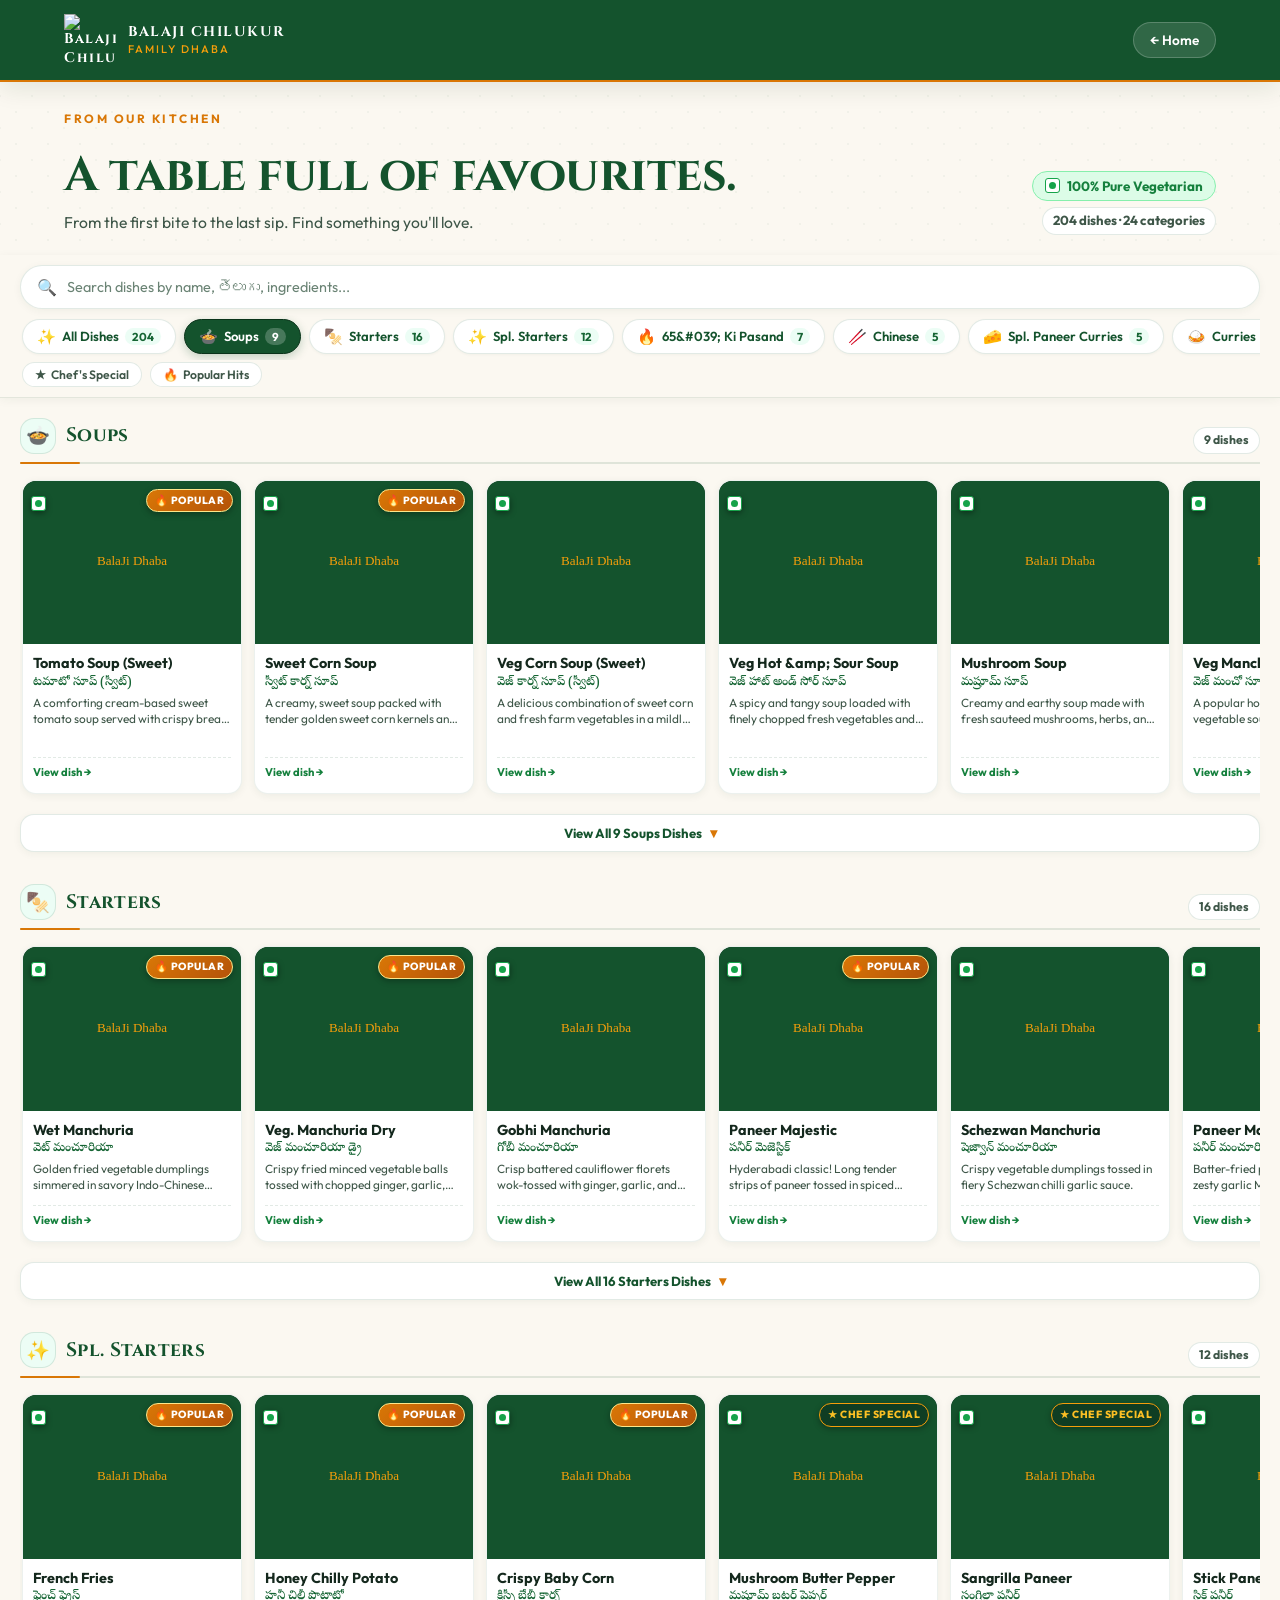
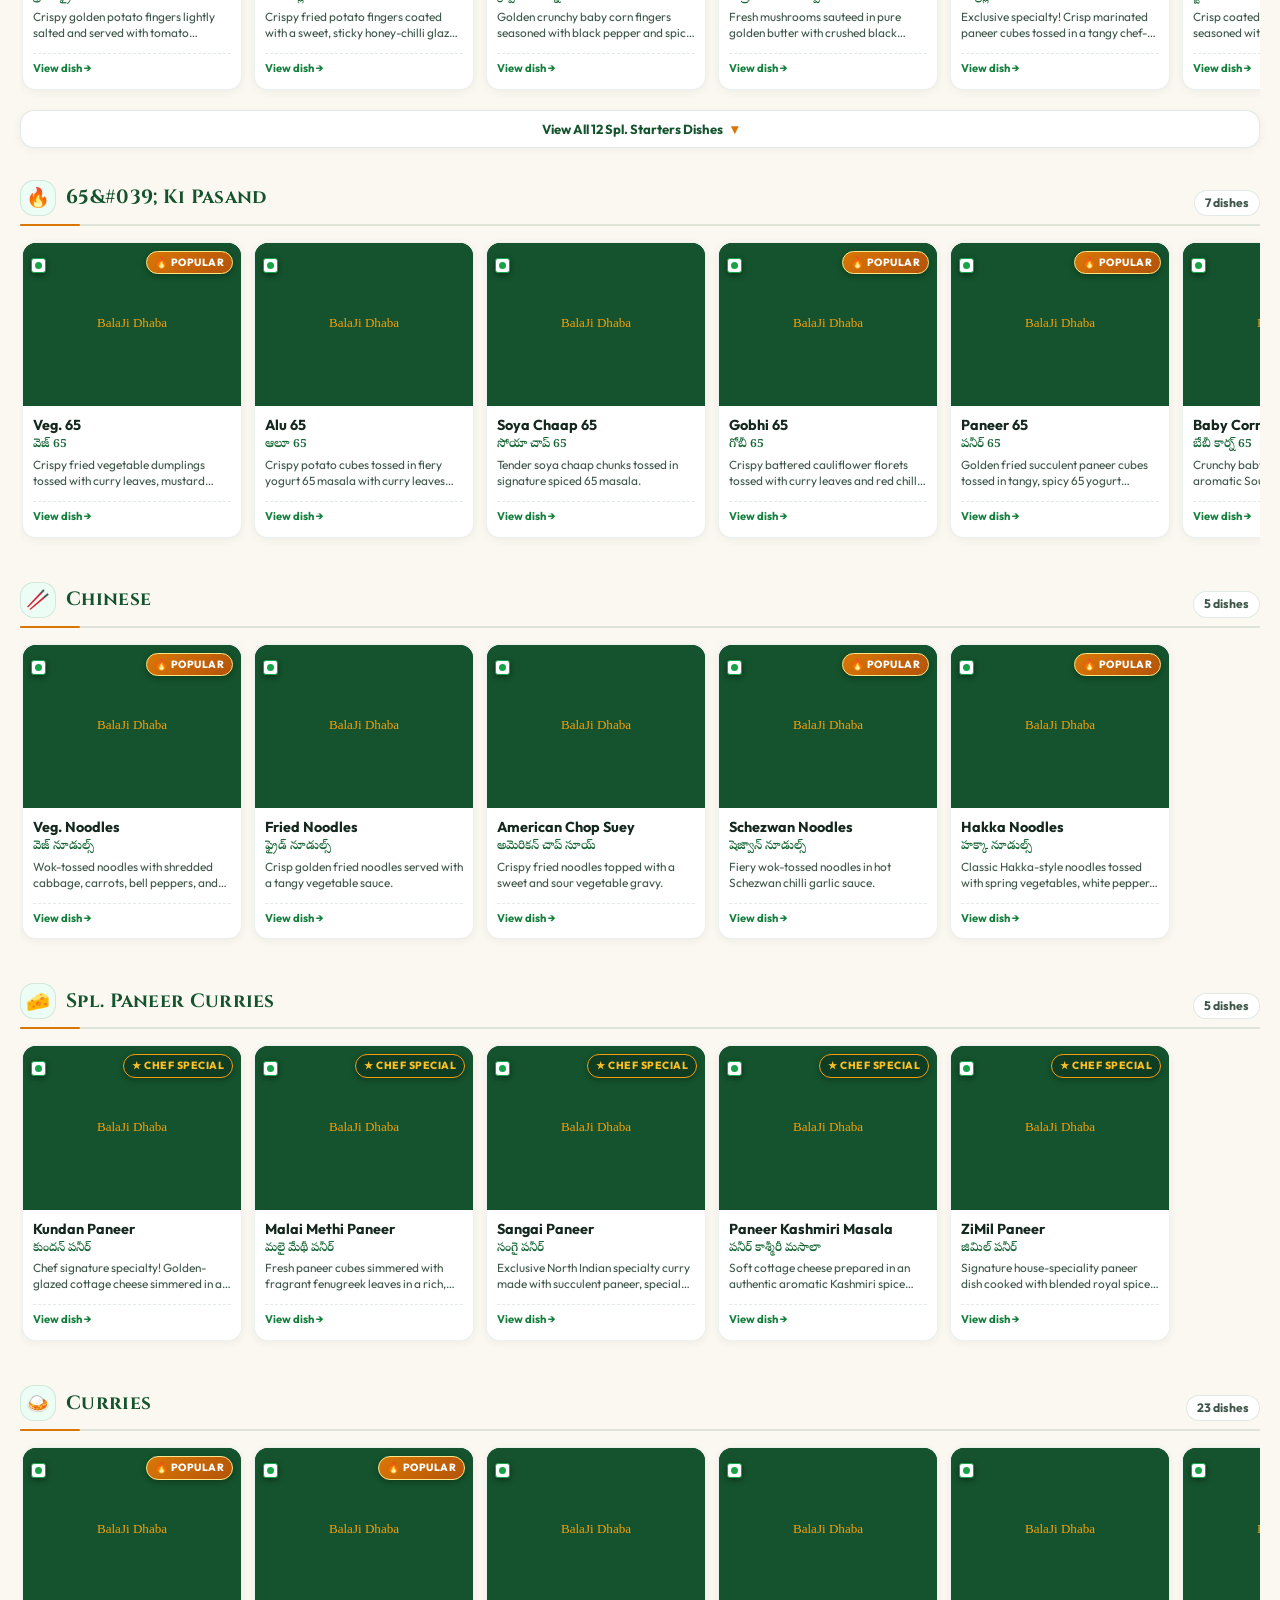
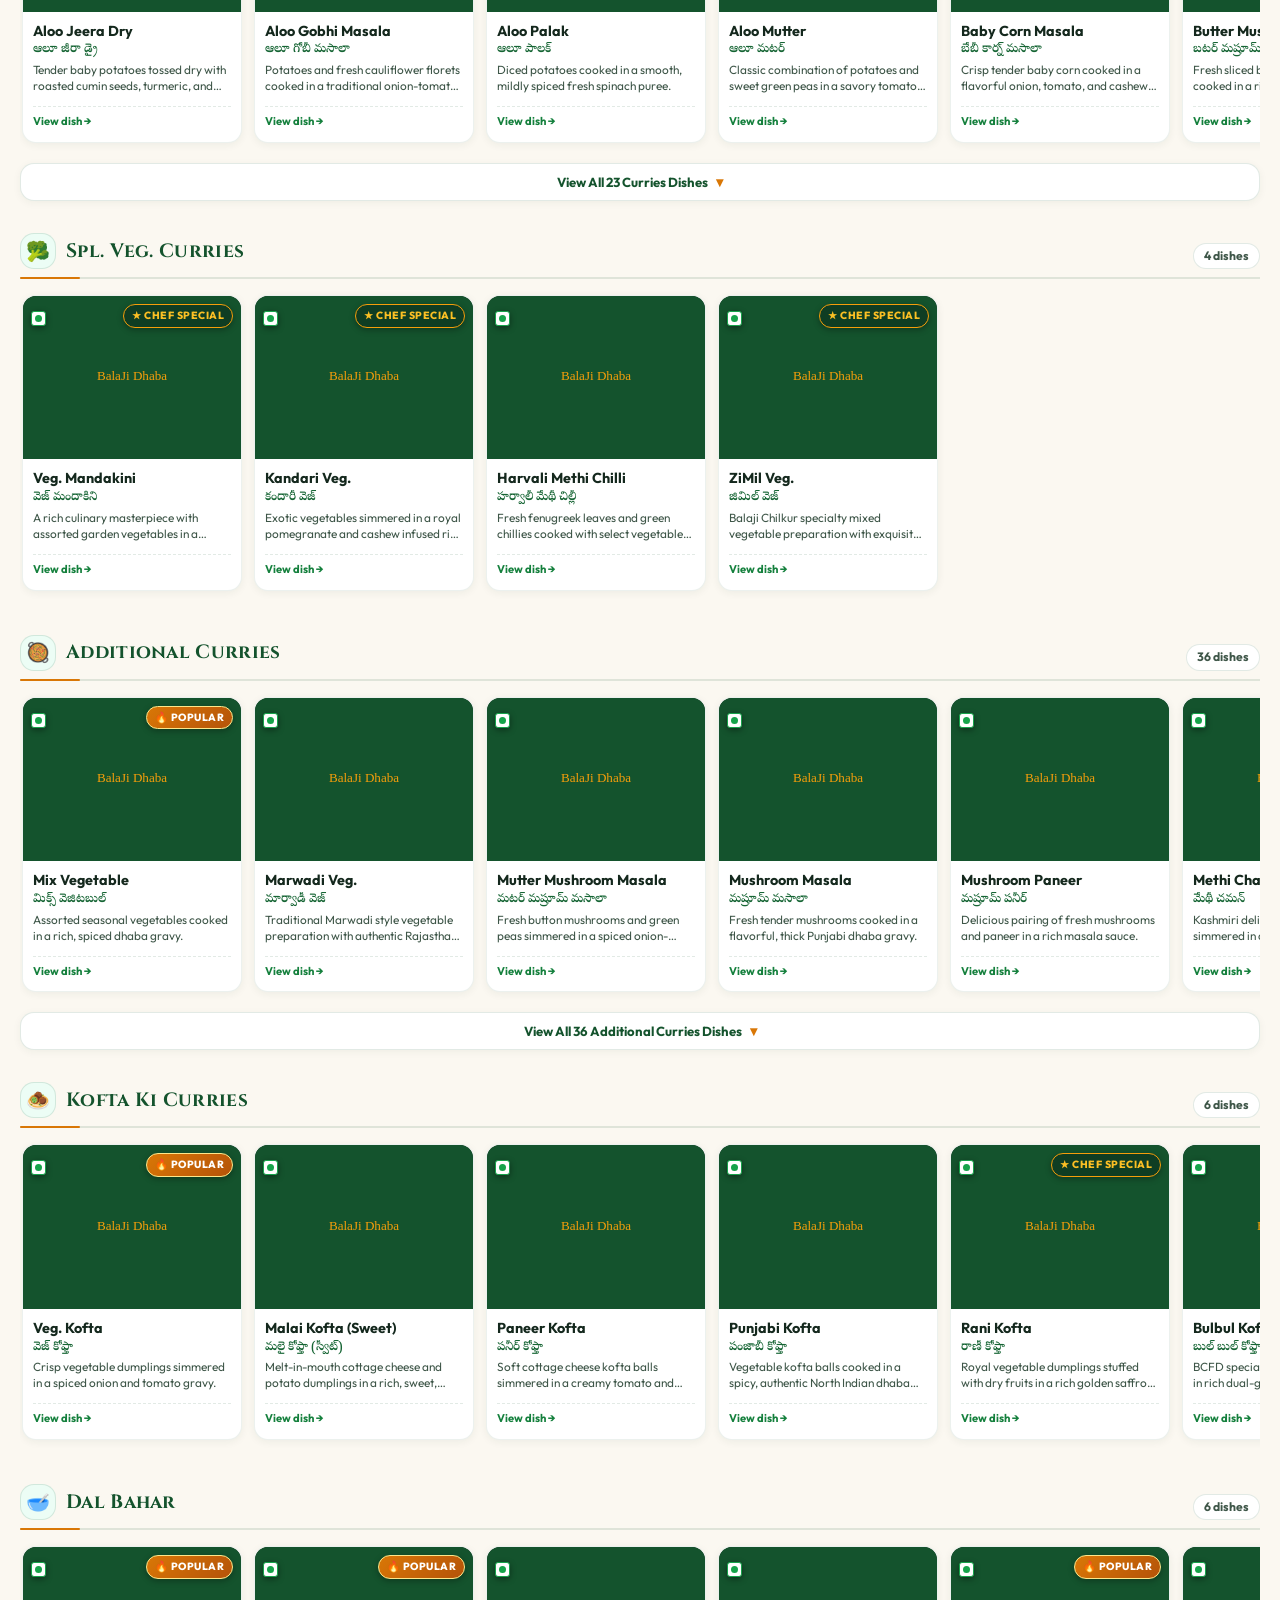
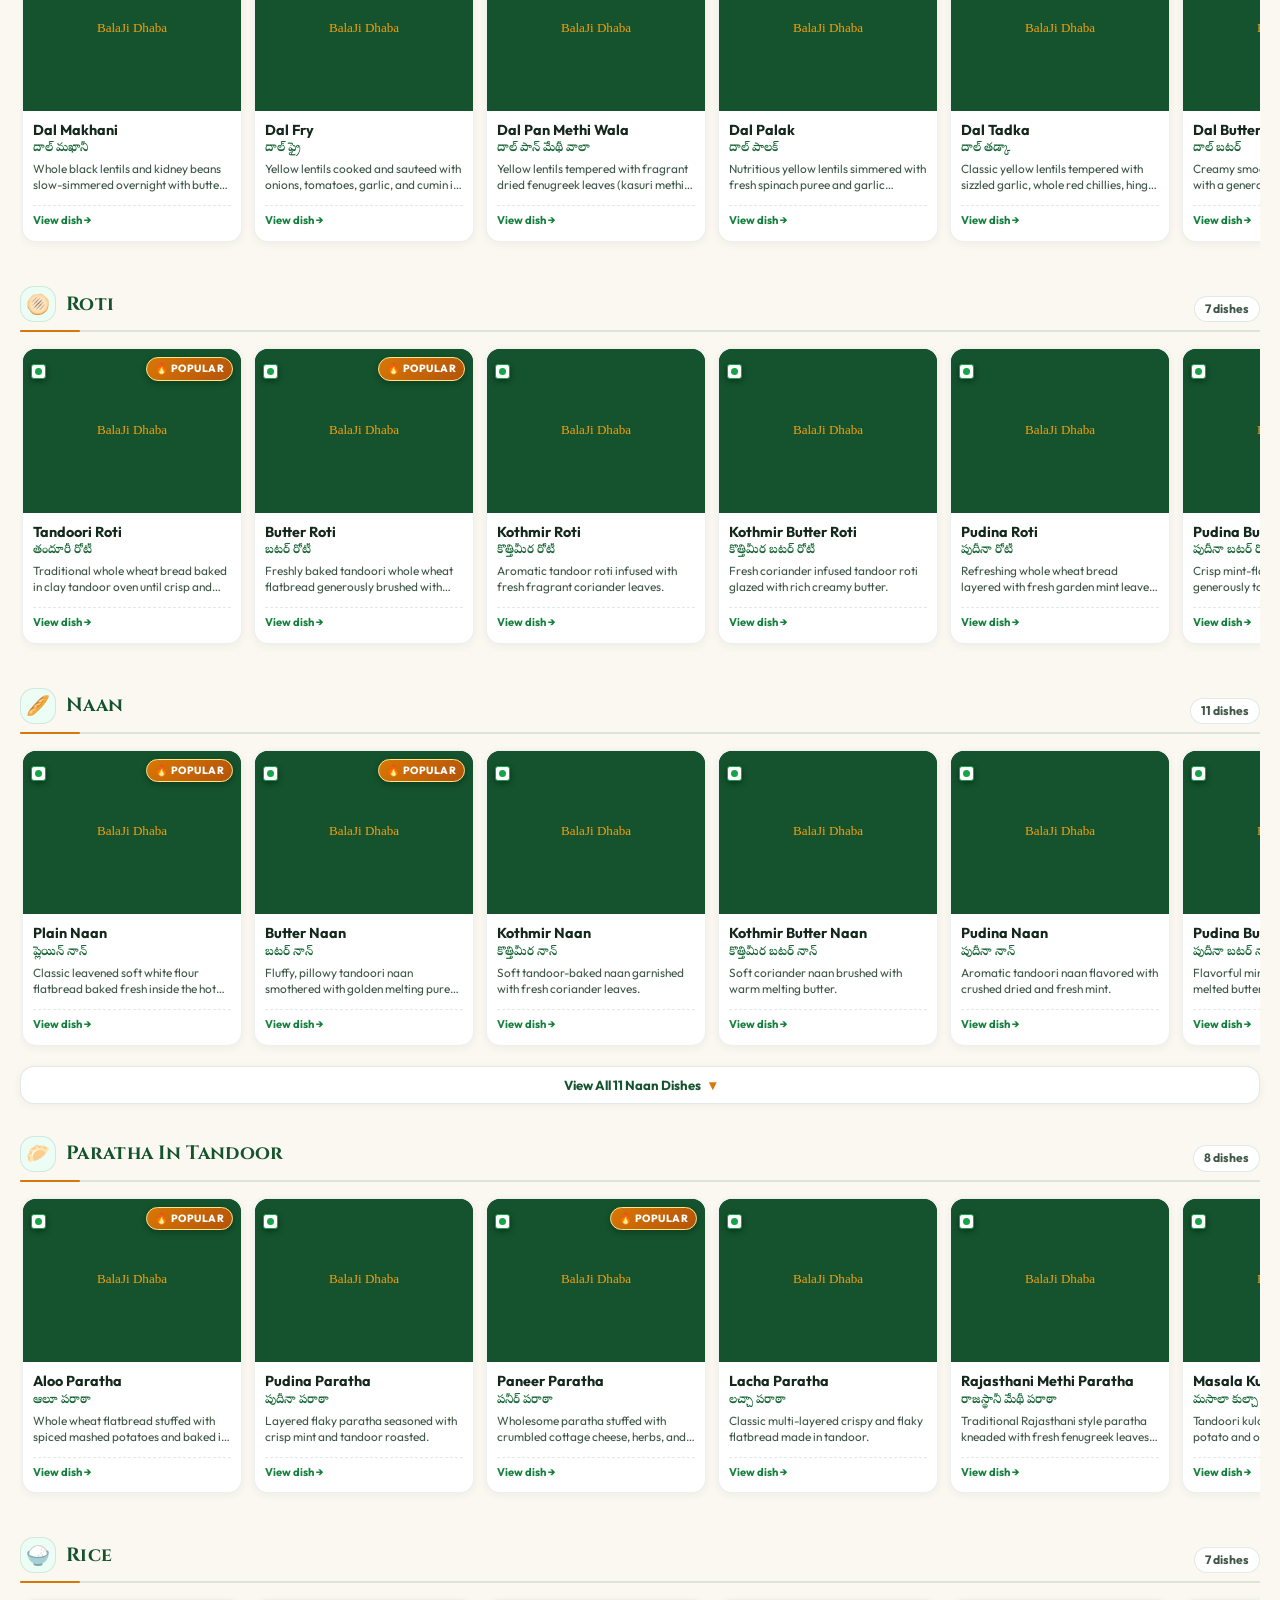
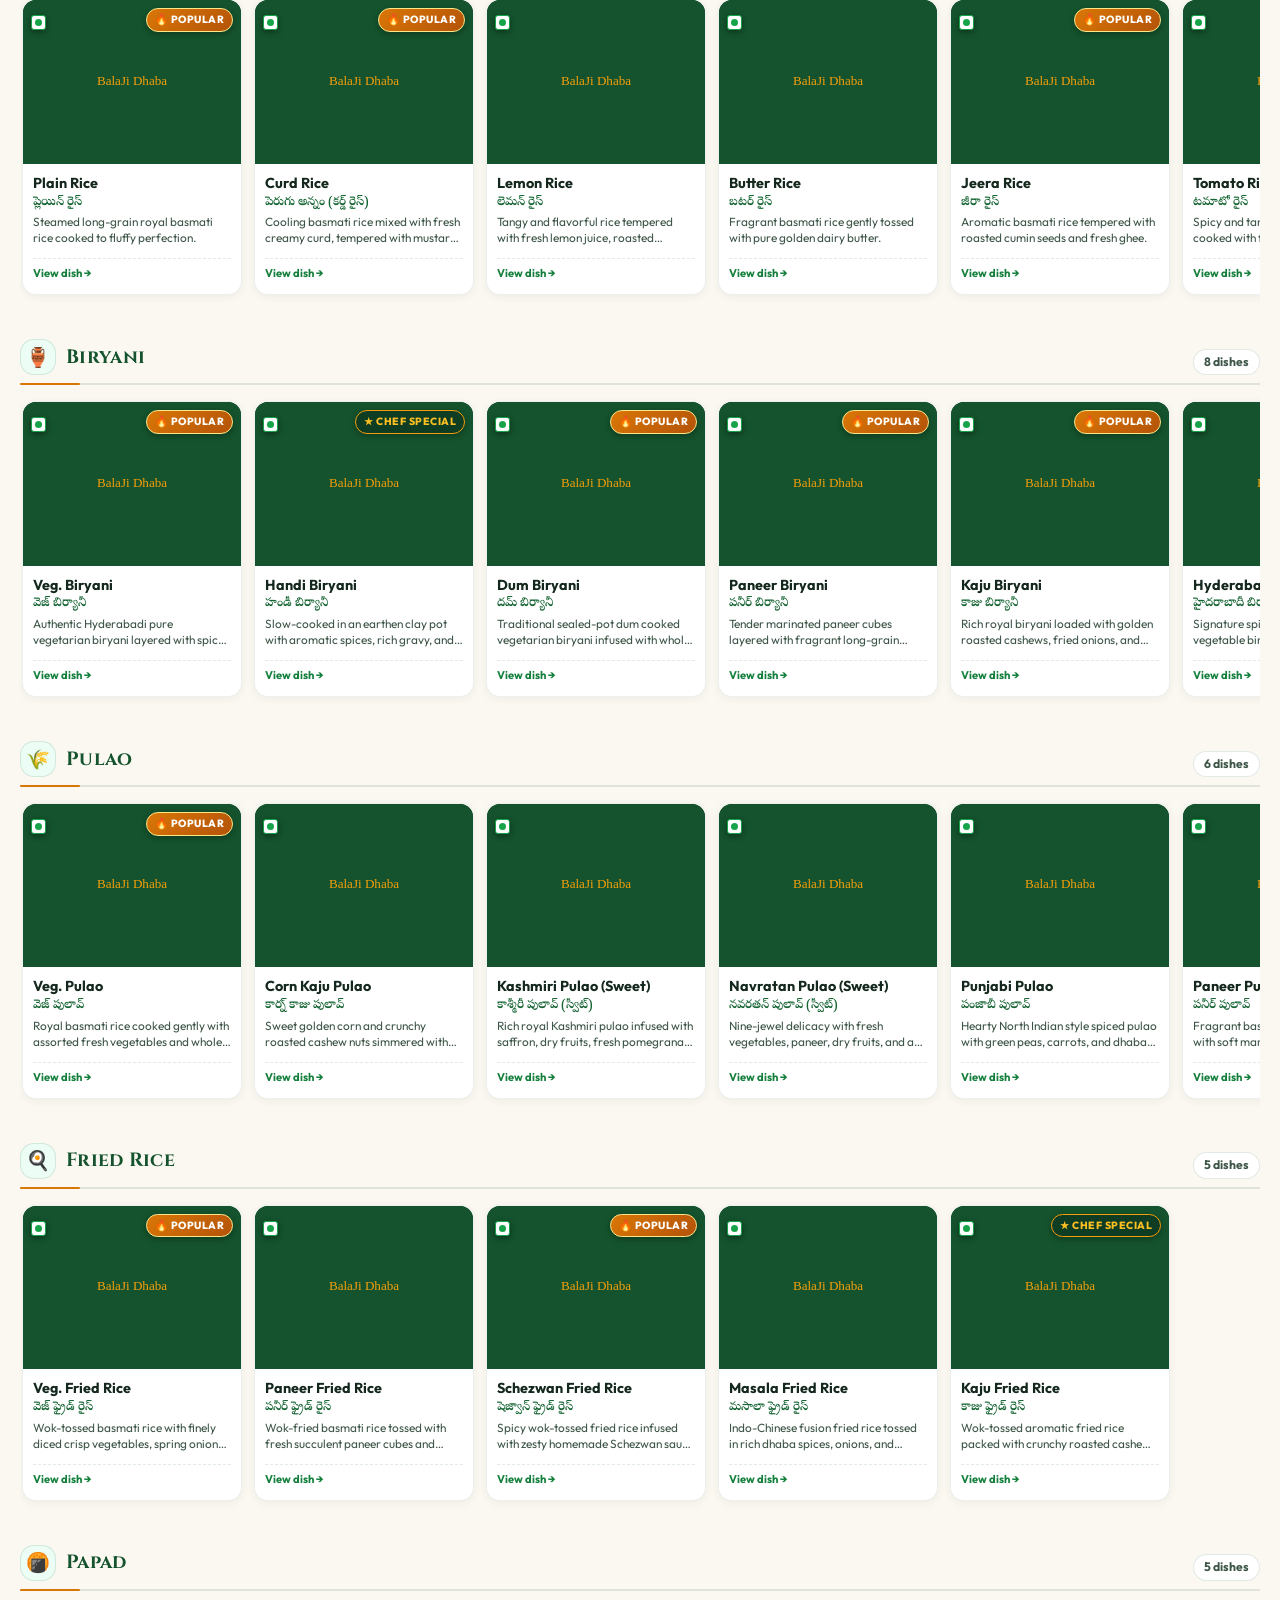
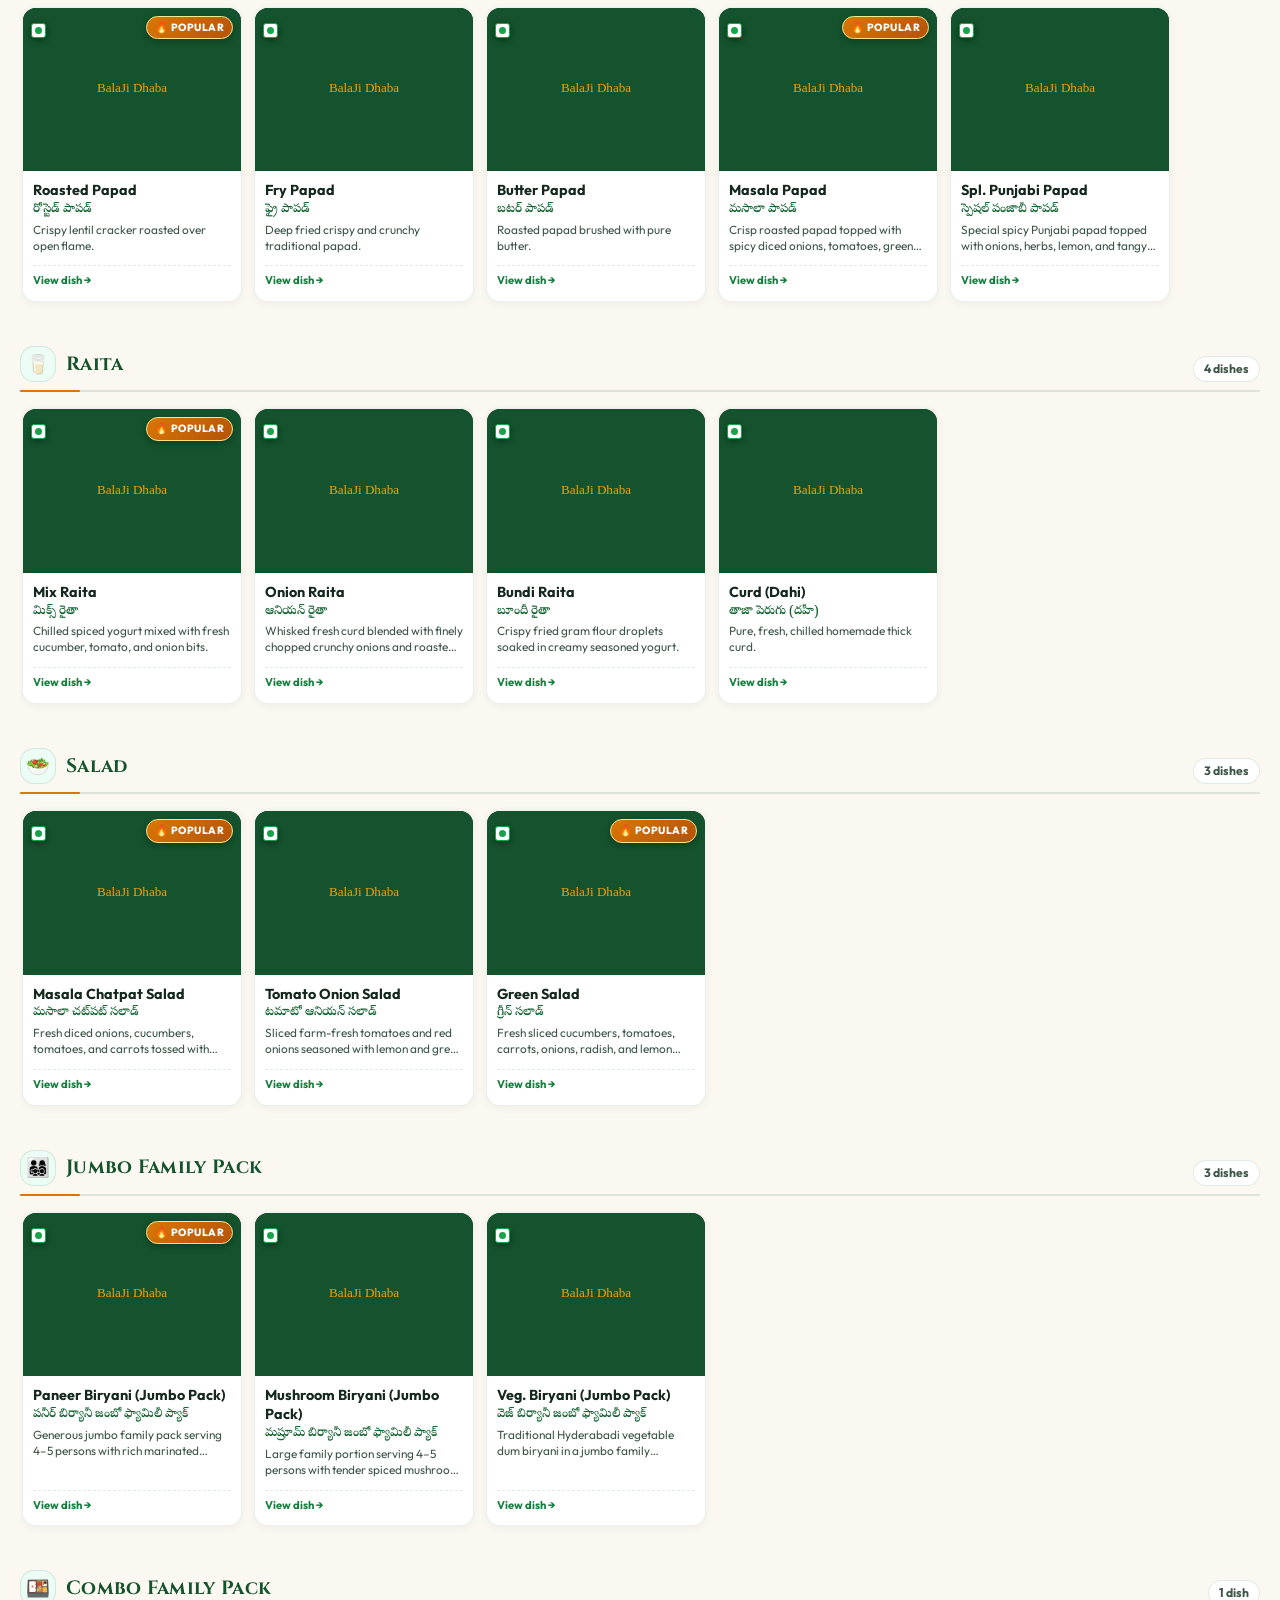
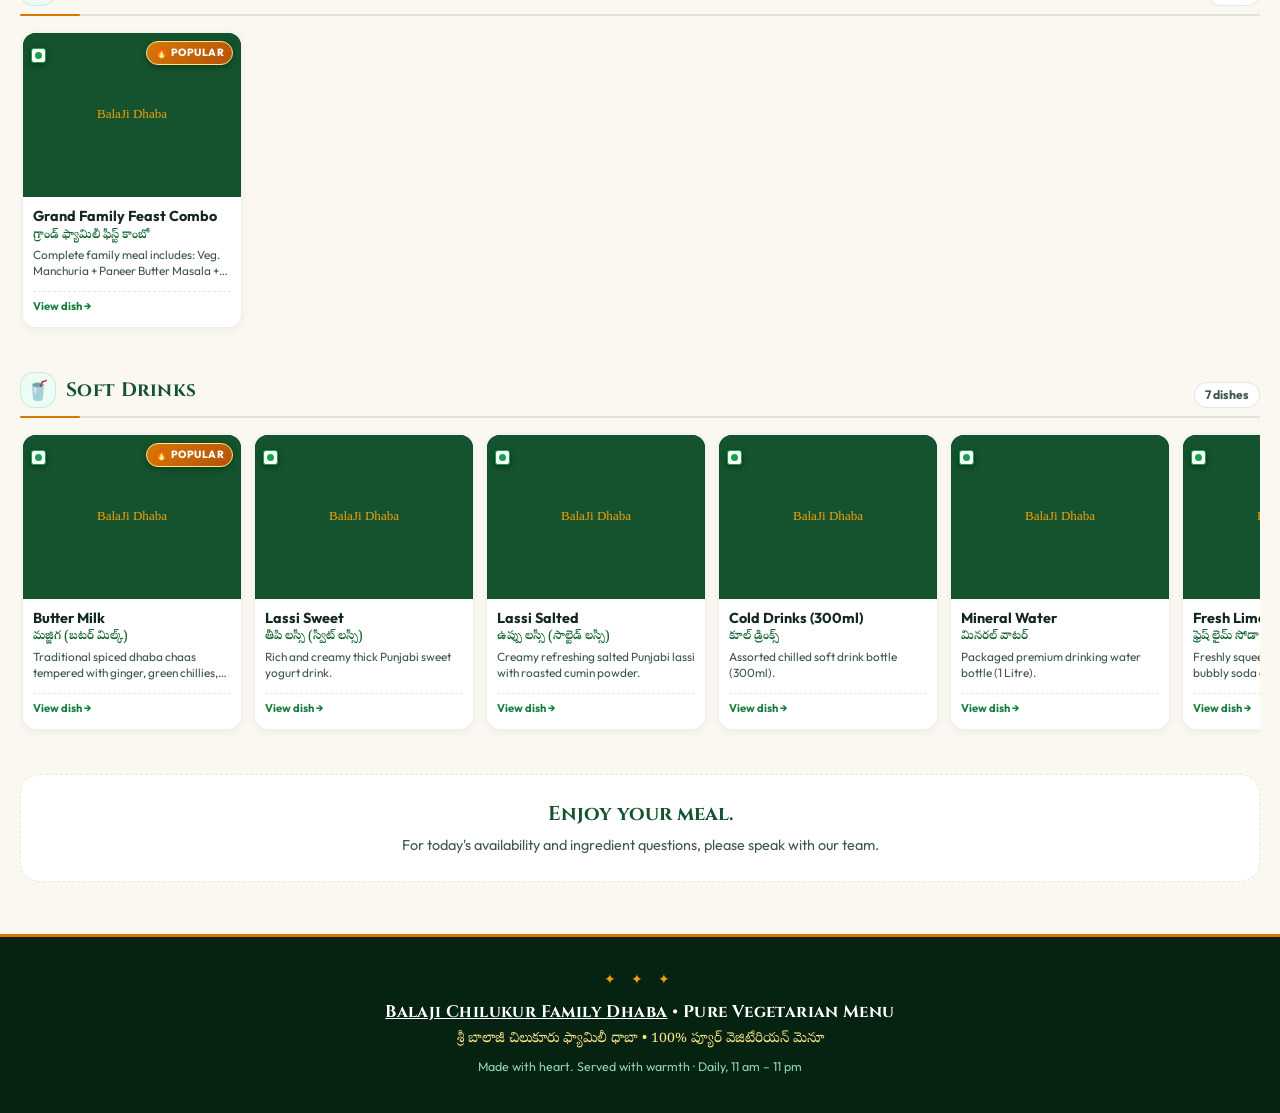
==== commit e13ad920: "Eliminate scroll sticking: remove content-visibility reflow, remove scroll-snap lock, implement cura" ====
--- a/menu/index.html
+++ b/menu/index.html
@@ -2,7 +2,7 @@
 <html lang="en">
 <head>
   <meta charset="utf-8" />
-  <meta name="viewport" content="width=device-width, initial-scale=1.0, maximum-scale=1.0, user-scalable=no" />
+  <meta name="viewport" content="width=device-width, initial-scale=1.0, maximum-scale=5.0" />
   <meta name="theme-color" content="#14532d" />
   <title>Our Menu | Balaji Chilukur Family Dhaba</title>
   <meta name="description" content="Explore the pure vegetarian digital menu at Balaji Chilukur Family Dhaba. Authentic tandoori starters, aromatic biryanis, rich curries, rotis, and drinks." />
@@ -11,10 +11,10 @@
   <!-- Google Fonts: Cinzel, Outfit, Noto Serif Telugu -->
   <link rel="preconnect" href="https://fonts.googleapis.com" />
   <link rel="preconnect" href="https://fonts.gstatic.com" crossorigin />
-  <link href="https://fonts.googleapis.com/css2?family=Cinzel:wght@500;600;700;800&family=Noto+Serif+Telugu:wght@400;600;700&family=Outfit:wght@300;400;500;600;700;800&display=swap" rel="stylesheet" />
+  <link href="https://fonts.googleapis.com/css2?family=Cinzel:wght@600;700;800&family=Noto+Serif+Telugu:wght@400;600;700&family=Outfit:wght@400;500;600;700&display=swap" rel="stylesheet" />
 
   <!-- Stylesheet -->
-  <link rel="stylesheet" href="../style.css?v=20261003-premium" />
+  <link rel="stylesheet" href="../style.css?v=20261003-smooth" />
 </head>
 <body id="top">
   <!-- Subtle background lattice pattern -->
@@ -98,7 +98,7 @@
             </button>
             <button class="category-chip" data-category="65-ki-pasand" role="tab" aria-selected="false">
               <span class="chip-icon">🔥</span>
-              <span>65&#039; Ki Pasand</span>
+              <span>65&amp;#039; Ki Pasand</span>
               <span class="chip-count">7</span>
             </button>
             <button class="category-chip" data-category="chinese" role="tab" aria-selected="false">
@@ -271,6 +271,8 @@
                     class="dish-card-img" 
                     src="../photos/f24b9ba9c3d5a4f9.webp" 
                     alt="Tomato Soup (Sweet)" 
+                    width="400"
+                    height="300"
                     loading="lazy" 
                     decoding="async"
                     onerror="this.onerror=null; this.src='data:image/svg+xml,%3Csvg xmlns=\'http://www.w3.org/2000/svg\' viewBox=\'0 0 400 300\'%3E%3Crect width=\'100%25\' height=\'100%25\' fill=\'%2314532d\'/%3E%3Ctext x=\'50%25\' y=\'50%25\' fill=\'%23f59e0b\' font-size=\'24\' text-anchor=\'middle\' dominant-baseline=\'middle\'%3EBalaJi Dhaba%3C/text%3E%3C/svg%3E';"
@@ -310,6 +312,8 @@
                     class="dish-card-img" 
                     src="../photos/987a3c6464b7f7da.webp" 
                     alt="Sweet Corn Soup" 
+                    width="400"
+                    height="300"
                     loading="lazy" 
                     decoding="async"
                     onerror="this.onerror=null; this.src='data:image/svg+xml,%3Csvg xmlns=\'http://www.w3.org/2000/svg\' viewBox=\'0 0 400 300\'%3E%3Crect width=\'100%25\' height=\'100%25\' fill=\'%2314532d\'/%3E%3Ctext x=\'50%25\' y=\'50%25\' fill=\'%23f59e0b\' font-size=\'24\' text-anchor=\'middle\' dominant-baseline=\'middle\'%3EBalaJi Dhaba%3C/text%3E%3C/svg%3E';"
@@ -349,6 +353,8 @@
                     class="dish-card-img" 
                     src="../photos/5ab9088b6b2753fc.webp" 
                     alt="Veg Corn Soup (Sweet)" 
+                    width="400"
+                    height="300"
                     loading="lazy" 
                     decoding="async"
                     onerror="this.onerror=null; this.src='data:image/svg+xml,%3Csvg xmlns=\'http://www.w3.org/2000/svg\' viewBox=\'0 0 400 300\'%3E%3Crect width=\'100%25\' height=\'100%25\' fill=\'%2314532d\'/%3E%3Ctext x=\'50%25\' y=\'50%25\' fill=\'%23f59e0b\' font-size=\'24\' text-anchor=\'middle\' dominant-baseline=\'middle\'%3EBalaJi Dhaba%3C/text%3E%3C/svg%3E';"
@@ -367,7 +373,7 @@
               </article>
               <article class="dish-card" 
                 data-id="dish-4" 
-                data-title="Veg Hot &amp; Sour Soup" 
+                data-title="Veg Hot &amp;amp; Sour Soup" 
                 data-telugu="వెజ్ హాట్ అండ్ సోర్ సూప్" 
                 data-desc="A spicy and tangy soup loaded with finely chopped fresh vegetables and pepper spices." 
                 data-category="Soups" 
@@ -376,7 +382,7 @@
                 data-popular="false"
                 tabindex="0" 
                 role="button" 
-                aria-label="View details for Veg Hot &amp; Sour Soup">
+                aria-label="View details for Veg Hot &amp;amp; Sour Soup">
                 <div class="dish-card-media">
                   <div class="card-badge-top-left">
                     <span class="veg-mark" title="100% Pure Vegetarian">
@@ -387,15 +393,17 @@
                   <img 
                     class="dish-card-img" 
                     src="../photos/8ab13bf1fed1ce4d.webp" 
-                    alt="Veg Hot &amp; Sour Soup" 
-                    loading="lazy" 
-                    decoding="async"
-                    onerror="this.onerror=null; this.src='data:image/svg+xml,%3Csvg xmlns=\'http://www.w3.org/2000/svg\' viewBox=\'0 0 400 300\'%3E%3Crect width=\'100%25\' height=\'100%25\' fill=\'%2314532d\'/%3E%3Ctext x=\'50%25\' y=\'50%25\' fill=\'%23f59e0b\' font-size=\'24\' text-anchor=\'middle\' dominant-baseline=\'middle\'%3EBalaJi Dhaba%3C/text%3E%3C/svg%3E';"
-                  />
-                </div>
-                <div class="dish-card-body">
-                  <div class="dish-card-title-group">
-                    <h3 class="dish-card-title">Veg Hot &amp; Sour Soup</h3>
+                    alt="Veg Hot &amp;amp; Sour Soup" 
+                    width="400"
+                    height="300"
+                    loading="lazy" 
+                    decoding="async"
+                    onerror="this.onerror=null; this.src='data:image/svg+xml,%3Csvg xmlns=\'http://www.w3.org/2000/svg\' viewBox=\'0 0 400 300\'%3E%3Crect width=\'100%25\' height=\'100%25\' fill=\'%2314532d\'/%3E%3Ctext x=\'50%25\' y=\'50%25\' fill=\'%23f59e0b\' font-size=\'24\' text-anchor=\'middle\' dominant-baseline=\'middle\'%3EBalaJi Dhaba%3C/text%3E%3C/svg%3E';"
+                  />
+                </div>
+                <div class="dish-card-body">
+                  <div class="dish-card-title-group">
+                    <h3 class="dish-card-title">Veg Hot &amp;amp; Sour Soup</h3>
                     <div class="dish-card-telugu" lang="te">వెజ్ హాట్ అండ్ సోర్ సూప్</div>
                     <p class="dish-card-desc">A spicy and tangy soup loaded with finely chopped fresh vegetables and pepper spices.</p>
                   </div>
@@ -427,6 +435,8 @@
                     class="dish-card-img" 
                     src="../photos/37abed4f7a5bd51c.webp" 
                     alt="Mushroom Soup" 
+                    width="400"
+                    height="300"
                     loading="lazy" 
                     decoding="async"
                     onerror="this.onerror=null; this.src='data:image/svg+xml,%3Csvg xmlns=\'http://www.w3.org/2000/svg\' viewBox=\'0 0 400 300\'%3E%3Crect width=\'100%25\' height=\'100%25\' fill=\'%2314532d\'/%3E%3Ctext x=\'50%25\' y=\'50%25\' fill=\'%23f59e0b\' font-size=\'24\' text-anchor=\'middle\' dominant-baseline=\'middle\'%3EBalaJi Dhaba%3C/text%3E%3C/svg%3E';"
@@ -466,6 +476,8 @@
                     class="dish-card-img" 
                     src="../photos/ff7eda9b12d82bc3.webp" 
                     alt="Veg Manchow Soup" 
+                    width="400"
+                    height="300"
                     loading="lazy" 
                     decoding="async"
                     onerror="this.onerror=null; this.src='data:image/svg+xml,%3Csvg xmlns=\'http://www.w3.org/2000/svg\' viewBox=\'0 0 400 300\'%3E%3Crect width=\'100%25\' height=\'100%25\' fill=\'%2314532d\'/%3E%3Ctext x=\'50%25\' y=\'50%25\' fill=\'%23f59e0b\' font-size=\'24\' text-anchor=\'middle\' dominant-baseline=\'middle\'%3EBalaJi Dhaba%3C/text%3E%3C/svg%3E';"
@@ -505,6 +517,8 @@
                     class="dish-card-img" 
                     src="../photos/ec74b921b253b454.webp" 
                     alt="Cream Up Mushroom Soup (Sweet)" 
+                    width="400"
+                    height="300"
                     loading="lazy" 
                     decoding="async"
                     onerror="this.onerror=null; this.src='data:image/svg+xml,%3Csvg xmlns=\'http://www.w3.org/2000/svg\' viewBox=\'0 0 400 300\'%3E%3Crect width=\'100%25\' height=\'100%25\' fill=\'%2314532d\'/%3E%3Ctext x=\'50%25\' y=\'50%25\' fill=\'%23f59e0b\' font-size=\'24\' text-anchor=\'middle\' dominant-baseline=\'middle\'%3EBalaJi Dhaba%3C/text%3E%3C/svg%3E';"
@@ -544,6 +558,8 @@
                     class="dish-card-img" 
                     src="../photos/ebe09137ccf534fa.webp" 
                     alt="Lemon Coriander Soup" 
+                    width="400"
+                    height="300"
                     loading="lazy" 
                     decoding="async"
                     onerror="this.onerror=null; this.src='data:image/svg+xml,%3Csvg xmlns=\'http://www.w3.org/2000/svg\' viewBox=\'0 0 400 300\'%3E%3Crect width=\'100%25\' height=\'100%25\' fill=\'%2314532d\'/%3E%3Ctext x=\'50%25\' y=\'50%25\' fill=\'%23f59e0b\' font-size=\'24\' text-anchor=\'middle\' dominant-baseline=\'middle\'%3EBalaJi Dhaba%3C/text%3E%3C/svg%3E';"
@@ -560,7 +576,7 @@
                   </div>
                 </div>
               </article>
-              <article class="dish-card" 
+              <article class="dish-card extra-dish" 
                 data-id="dish-9" 
                 data-title="Veg Clear Soup" 
                 data-telugu="వెజ్ క్లియర్ సూప్" 
@@ -569,7 +585,7 @@
                 data-img="../photos/40a486155909b4e8.webp" 
                 data-special="false" 
                 data-popular="false"
-                tabindex="0" 
+                style="display: none;" tabindex="0" 
                 role="button" 
                 aria-label="View details for Veg Clear Soup">
                 <div class="dish-card-media">
@@ -583,6 +599,8 @@
                     class="dish-card-img" 
                     src="../photos/40a486155909b4e8.webp" 
                     alt="Veg Clear Soup" 
+                    width="400"
+                    height="300"
                     loading="lazy" 
                     decoding="async"
                     onerror="this.onerror=null; this.src='data:image/svg+xml,%3Csvg xmlns=\'http://www.w3.org/2000/svg\' viewBox=\'0 0 400 300\'%3E%3Crect width=\'100%25\' height=\'100%25\' fill=\'%2314532d\'/%3E%3Ctext x=\'50%25\' y=\'50%25\' fill=\'%23f59e0b\' font-size=\'24\' text-anchor=\'middle\' dominant-baseline=\'middle\'%3EBalaJi Dhaba%3C/text%3E%3C/svg%3E';"
@@ -641,6 +659,8 @@
                     class="dish-card-img" 
                     src="../photos/2091485706323439.webp" 
                     alt="Wet Manchuria" 
+                    width="400"
+                    height="300"
                     loading="lazy" 
                     decoding="async"
                     onerror="this.onerror=null; this.src='data:image/svg+xml,%3Csvg xmlns=\'http://www.w3.org/2000/svg\' viewBox=\'0 0 400 300\'%3E%3Crect width=\'100%25\' height=\'100%25\' fill=\'%2314532d\'/%3E%3Ctext x=\'50%25\' y=\'50%25\' fill=\'%23f59e0b\' font-size=\'24\' text-anchor=\'middle\' dominant-baseline=\'middle\'%3EBalaJi Dhaba%3C/text%3E%3C/svg%3E';"
@@ -680,6 +700,8 @@
                     class="dish-card-img" 
                     src="../photos/49d8cec2d3c1db0f.webp" 
                     alt="Veg. Manchuria Dry" 
+                    width="400"
+                    height="300"
                     loading="lazy" 
                     decoding="async"
                     onerror="this.onerror=null; this.src='data:image/svg+xml,%3Csvg xmlns=\'http://www.w3.org/2000/svg\' viewBox=\'0 0 400 300\'%3E%3Crect width=\'100%25\' height=\'100%25\' fill=\'%2314532d\'/%3E%3Ctext x=\'50%25\' y=\'50%25\' fill=\'%23f59e0b\' font-size=\'24\' text-anchor=\'middle\' dominant-baseline=\'middle\'%3EBalaJi Dhaba%3C/text%3E%3C/svg%3E';"
@@ -719,6 +741,8 @@
                     class="dish-card-img" 
                     src="../photos/a65d550ce10bd5d3.webp" 
                     alt="Gobhi Manchuria" 
+                    width="400"
+                    height="300"
                     loading="lazy" 
                     decoding="async"
                     onerror="this.onerror=null; this.src='data:image/svg+xml,%3Csvg xmlns=\'http://www.w3.org/2000/svg\' viewBox=\'0 0 400 300\'%3E%3Crect width=\'100%25\' height=\'100%25\' fill=\'%2314532d\'/%3E%3Ctext x=\'50%25\' y=\'50%25\' fill=\'%23f59e0b\' font-size=\'24\' text-anchor=\'middle\' dominant-baseline=\'middle\'%3EBalaJi Dhaba%3C/text%3E%3C/svg%3E';"
@@ -758,6 +782,8 @@
                     class="dish-card-img" 
                     src="../photos/47ddc64aadd758f3.webp" 
                     alt="Paneer Majestic" 
+                    width="400"
+                    height="300"
                     loading="lazy" 
                     decoding="async"
                     onerror="this.onerror=null; this.src='data:image/svg+xml,%3Csvg xmlns=\'http://www.w3.org/2000/svg\' viewBox=\'0 0 400 300\'%3E%3Crect width=\'100%25\' height=\'100%25\' fill=\'%2314532d\'/%3E%3Ctext x=\'50%25\' y=\'50%25\' fill=\'%23f59e0b\' font-size=\'24\' text-anchor=\'middle\' dominant-baseline=\'middle\'%3EBalaJi Dhaba%3C/text%3E%3C/svg%3E';"
@@ -797,6 +823,8 @@
                     class="dish-card-img" 
                     src="../photos/3cc22c163e35cf3d.webp" 
                     alt="Schezwan Manchuria" 
+                    width="400"
+                    height="300"
                     loading="lazy" 
                     decoding="async"
                     onerror="this.onerror=null; this.src='data:image/svg+xml,%3Csvg xmlns=\'http://www.w3.org/2000/svg\' viewBox=\'0 0 400 300\'%3E%3Crect width=\'100%25\' height=\'100%25\' fill=\'%2314532d\'/%3E%3Ctext x=\'50%25\' y=\'50%25\' fill=\'%23f59e0b\' font-size=\'24\' text-anchor=\'middle\' dominant-baseline=\'middle\'%3EBalaJi Dhaba%3C/text%3E%3C/svg%3E';"
@@ -836,6 +864,8 @@
                     class="dish-card-img" 
                     src="../photos/e950e67f2a49c367.webp" 
                     alt="Paneer Manchuria" 
+                    width="400"
+                    height="300"
                     loading="lazy" 
                     decoding="async"
                     onerror="this.onerror=null; this.src='data:image/svg+xml,%3Csvg xmlns=\'http://www.w3.org/2000/svg\' viewBox=\'0 0 400 300\'%3E%3Crect width=\'100%25\' height=\'100%25\' fill=\'%2314532d\'/%3E%3Ctext x=\'50%25\' y=\'50%25\' fill=\'%23f59e0b\' font-size=\'24\' text-anchor=\'middle\' dominant-baseline=\'middle\'%3EBalaJi Dhaba%3C/text%3E%3C/svg%3E';"
@@ -875,6 +905,8 @@
                     class="dish-card-img" 
                     src="../photos/012d7b3a5e251995.webp" 
                     alt="Soya Chaap Manchuria" 
+                    width="400"
+                    height="300"
                     loading="lazy" 
                     decoding="async"
                     onerror="this.onerror=null; this.src='data:image/svg+xml,%3Csvg xmlns=\'http://www.w3.org/2000/svg\' viewBox=\'0 0 400 300\'%3E%3Crect width=\'100%25\' height=\'100%25\' fill=\'%2314532d\'/%3E%3Ctext x=\'50%25\' y=\'50%25\' fill=\'%23f59e0b\' font-size=\'24\' text-anchor=\'middle\' dominant-baseline=\'middle\'%3EBalaJi Dhaba%3C/text%3E%3C/svg%3E';"
@@ -914,6 +946,8 @@
                     class="dish-card-img" 
                     src="../photos/b6130aa55bb232b3.webp" 
                     alt="Baby Corn Manchuria" 
+                    width="400"
+                    height="300"
                     loading="lazy" 
                     decoding="async"
                     onerror="this.onerror=null; this.src='data:image/svg+xml,%3Csvg xmlns=\'http://www.w3.org/2000/svg\' viewBox=\'0 0 400 300\'%3E%3Crect width=\'100%25\' height=\'100%25\' fill=\'%2314532d\'/%3E%3Ctext x=\'50%25\' y=\'50%25\' fill=\'%23f59e0b\' font-size=\'24\' text-anchor=\'middle\' dominant-baseline=\'middle\'%3EBalaJi Dhaba%3C/text%3E%3C/svg%3E';"
@@ -930,7 +964,7 @@
                   </div>
                 </div>
               </article>
-              <article class="dish-card" 
+              <article class="dish-card extra-dish" 
                 data-id="dish-18" 
                 data-title="Baby Corn Majestic" 
                 data-telugu="బేబీ కార్న్ మెజెస్టిక్" 
@@ -939,7 +973,7 @@
                 data-img="../photos/ff443c2c54ae57ff.webp" 
                 data-special="false" 
                 data-popular="false"
-                tabindex="0" 
+                style="display: none;" tabindex="0" 
                 role="button" 
                 aria-label="View details for Baby Corn Majestic">
                 <div class="dish-card-media">
@@ -953,6 +987,8 @@
                     class="dish-card-img" 
                     src="../photos/ff443c2c54ae57ff.webp" 
                     alt="Baby Corn Majestic" 
+                    width="400"
+                    height="300"
                     loading="lazy" 
                     decoding="async"
                     onerror="this.onerror=null; this.src='data:image/svg+xml,%3Csvg xmlns=\'http://www.w3.org/2000/svg\' viewBox=\'0 0 400 300\'%3E%3Crect width=\'100%25\' height=\'100%25\' fill=\'%2314532d\'/%3E%3Ctext x=\'50%25\' y=\'50%25\' fill=\'%23f59e0b\' font-size=\'24\' text-anchor=\'middle\' dominant-baseline=\'middle\'%3EBalaJi Dhaba%3C/text%3E%3C/svg%3E';"
@@ -969,7 +1005,7 @@
                   </div>
                 </div>
               </article>
-              <article class="dish-card" 
+              <article class="dish-card extra-dish" 
                 data-id="dish-19" 
                 data-title="Chilly Paneer" 
                 data-telugu="చిల్లీ పనీర్" 
@@ -978,7 +1014,7 @@
                 data-img="../photos/d81d366246fd5b7a.webp" 
                 data-special="false" 
                 data-popular="true"
-                tabindex="0" 
+                style="display: none;" tabindex="0" 
                 role="button" 
                 aria-label="View details for Chilly Paneer">
                 <div class="dish-card-media">
@@ -992,6 +1028,8 @@
                     class="dish-card-img" 
                     src="../photos/d81d366246fd5b7a.webp" 
                     alt="Chilly Paneer" 
+                    width="400"
+                    height="300"
                     loading="lazy" 
                     decoding="async"
                     onerror="this.onerror=null; this.src='data:image/svg+xml,%3Csvg xmlns=\'http://www.w3.org/2000/svg\' viewBox=\'0 0 400 300\'%3E%3Crect width=\'100%25\' height=\'100%25\' fill=\'%2314532d\'/%3E%3Ctext x=\'50%25\' y=\'50%25\' fill=\'%23f59e0b\' font-size=\'24\' text-anchor=\'middle\' dominant-baseline=\'middle\'%3EBalaJi Dhaba%3C/text%3E%3C/svg%3E';"
@@ -1008,7 +1046,7 @@
                   </div>
                 </div>
               </article>
-              <article class="dish-card" 
+              <article class="dish-card extra-dish" 
                 data-id="dish-20" 
                 data-title="Chilly Baby Corn" 
                 data-telugu="చిల్లీ బేబీ కార్న్" 
@@ -1017,7 +1055,7 @@
                 data-img="../photos/f9373af76739b066.webp" 
                 data-special="false" 
                 data-popular="false"
-                tabindex="0" 
+                style="display: none;" tabindex="0" 
                 role="button" 
                 aria-label="View details for Chilly Baby Corn">
                 <div class="dish-card-media">
@@ -1031,6 +1069,8 @@
                     class="dish-card-img" 
                     src="../photos/f9373af76739b066.webp" 
                     alt="Chilly Baby Corn" 
+                    width="400"
+                    height="300"
                     loading="lazy" 
                     decoding="async"
                     onerror="this.onerror=null; this.src='data:image/svg+xml,%3Csvg xmlns=\'http://www.w3.org/2000/svg\' viewBox=\'0 0 400 300\'%3E%3Crect width=\'100%25\' height=\'100%25\' fill=\'%2314532d\'/%3E%3Ctext x=\'50%25\' y=\'50%25\' fill=\'%23f59e0b\' font-size=\'24\' text-anchor=\'middle\' dominant-baseline=\'middle\'%3EBalaJi Dhaba%3C/text%3E%3C/svg%3E';"
@@ -1047,7 +1087,7 @@
                   </div>
                 </div>
               </article>
-              <article class="dish-card" 
+              <article class="dish-card extra-dish" 
                 data-id="dish-21" 
                 data-title="Mushroom Manchuria" 
                 data-telugu="మష్రూమ్ మంచూరియా" 
@@ -1056,7 +1096,7 @@
                 data-img="../photos/c05c83de61aceb50.webp" 
                 data-special="false" 
                 data-popular="false"
-                tabindex="0" 
+                style="display: none;" tabindex="0" 
                 role="button" 
                 aria-label="View details for Mushroom Manchuria">
                 <div class="dish-card-media">
@@ -1070,6 +1110,8 @@
                     class="dish-card-img" 
                     src="../photos/c05c83de61aceb50.webp" 
                     alt="Mushroom Manchuria" 
+                    width="400"
+                    height="300"
                     loading="lazy" 
                     decoding="async"
                     onerror="this.onerror=null; this.src='data:image/svg+xml,%3Csvg xmlns=\'http://www.w3.org/2000/svg\' viewBox=\'0 0 400 300\'%3E%3Crect width=\'100%25\' height=\'100%25\' fill=\'%2314532d\'/%3E%3Ctext x=\'50%25\' y=\'50%25\' fill=\'%23f59e0b\' font-size=\'24\' text-anchor=\'middle\' dominant-baseline=\'middle\'%3EBalaJi Dhaba%3C/text%3E%3C/svg%3E';"
@@ -1086,7 +1128,7 @@
                   </div>
                 </div>
               </article>
-              <article class="dish-card" 
+              <article class="dish-card extra-dish" 
                 data-id="dish-22" 
                 data-title="Chilly Mushroom" 
                 data-telugu="చిల్లీ మష్రూమ్" 
@@ -1095,7 +1137,7 @@
                 data-img="../photos/6b9a6befb2460010.webp" 
                 data-special="false" 
                 data-popular="false"
-                tabindex="0" 
+                style="display: none;" tabindex="0" 
                 role="button" 
                 aria-label="View details for Chilly Mushroom">
                 <div class="dish-card-media">
@@ -1109,6 +1151,8 @@
                     class="dish-card-img" 
                     src="../photos/6b9a6befb2460010.webp" 
                     alt="Chilly Mushroom" 
+                    width="400"
+                    height="300"
                     loading="lazy" 
                     decoding="async"
                     onerror="this.onerror=null; this.src='data:image/svg+xml,%3Csvg xmlns=\'http://www.w3.org/2000/svg\' viewBox=\'0 0 400 300\'%3E%3Crect width=\'100%25\' height=\'100%25\' fill=\'%2314532d\'/%3E%3Ctext x=\'50%25\' y=\'50%25\' fill=\'%23f59e0b\' font-size=\'24\' text-anchor=\'middle\' dominant-baseline=\'middle\'%3EBalaJi Dhaba%3C/text%3E%3C/svg%3E';"
@@ -1125,7 +1169,7 @@
                   </div>
                 </div>
               </article>
-              <article class="dish-card" 
+              <article class="dish-card extra-dish" 
                 data-id="dish-23" 
                 data-title="Crispy Corn" 
                 data-telugu="క్రిస్పీ కార్న్" 
@@ -1134,7 +1178,7 @@
                 data-img="../photos/37050d26e26722cc.webp" 
                 data-special="false" 
                 data-popular="true"
-                tabindex="0" 
+                style="display: none;" tabindex="0" 
                 role="button" 
                 aria-label="View details for Crispy Corn">
                 <div class="dish-card-media">
@@ -1148,6 +1192,8 @@
                     class="dish-card-img" 
                     src="../photos/37050d26e26722cc.webp" 
                     alt="Crispy Corn" 
+                    width="400"
+                    height="300"
                     loading="lazy" 
                     decoding="async"
                     onerror="this.onerror=null; this.src='data:image/svg+xml,%3Csvg xmlns=\'http://www.w3.org/2000/svg\' viewBox=\'0 0 400 300\'%3E%3Crect width=\'100%25\' height=\'100%25\' fill=\'%2314532d\'/%3E%3Ctext x=\'50%25\' y=\'50%25\' fill=\'%23f59e0b\' font-size=\'24\' text-anchor=\'middle\' dominant-baseline=\'middle\'%3EBalaJi Dhaba%3C/text%3E%3C/svg%3E';"
@@ -1164,7 +1210,7 @@
                   </div>
                 </div>
               </article>
-              <article class="dish-card" 
+              <article class="dish-card extra-dish" 
                 data-id="dish-24" 
                 data-title="Tandoori Paneer Tikka" 
                 data-telugu="తందూరీ పనీర్ టిక్కా" 
@@ -1173,7 +1219,7 @@
                 data-img="../photos/519dabc6c7ca93b0.webp" 
                 data-special="false" 
                 data-popular="true"
-                tabindex="0" 
+                style="display: none;" tabindex="0" 
                 role="button" 
                 aria-label="View details for Tandoori Paneer Tikka">
                 <div class="dish-card-media">
@@ -1187,6 +1233,8 @@
                     class="dish-card-img" 
                     src="../photos/519dabc6c7ca93b0.webp" 
                     alt="Tandoori Paneer Tikka" 
+                    width="400"
+                    height="300"
                     loading="lazy" 
                     decoding="async"
                     onerror="this.onerror=null; this.src='data:image/svg+xml,%3Csvg xmlns=\'http://www.w3.org/2000/svg\' viewBox=\'0 0 400 300\'%3E%3Crect width=\'100%25\' height=\'100%25\' fill=\'%2314532d\'/%3E%3Ctext x=\'50%25\' y=\'50%25\' fill=\'%23f59e0b\' font-size=\'24\' text-anchor=\'middle\' dominant-baseline=\'middle\'%3EBalaJi Dhaba%3C/text%3E%3C/svg%3E';"
@@ -1203,7 +1251,7 @@
                   </div>
                 </div>
               </article>
-              <article class="dish-card" 
+              <article class="dish-card extra-dish" 
                 data-id="dish-25" 
                 data-title="Tandoori Soya Chaap" 
                 data-telugu="తందూరీ సోయా చాప్" 
@@ -1212,7 +1260,7 @@
                 data-img="../photos/331095186b9bdd25.webp" 
                 data-special="false" 
                 data-popular="true"
-                tabindex="0" 
+                style="display: none;" tabindex="0" 
                 role="button" 
                 aria-label="View details for Tandoori Soya Chaap">
                 <div class="dish-card-media">
@@ -1226,6 +1274,8 @@
                     class="dish-card-img" 
                     src="../photos/331095186b9bdd25.webp" 
                     alt="Tandoori Soya Chaap" 
+                    width="400"
+                    height="300"
                     loading="lazy" 
                     decoding="async"
                     onerror="this.onerror=null; this.src='data:image/svg+xml,%3Csvg xmlns=\'http://www.w3.org/2000/svg\' viewBox=\'0 0 400 300\'%3E%3Crect width=\'100%25\' height=\'100%25\' fill=\'%2314532d\'/%3E%3Ctext x=\'50%25\' y=\'50%25\' fill=\'%23f59e0b\' font-size=\'24\' text-anchor=\'middle\' dominant-baseline=\'middle\'%3EBalaJi Dhaba%3C/text%3E%3C/svg%3E';"
@@ -1284,6 +1334,8 @@
                     class="dish-card-img" 
                     src="../photos/194b4b2baec82e46.webp" 
                     alt="French Fries" 
+                    width="400"
+                    height="300"
                     loading="lazy" 
                     decoding="async"
                     onerror="this.onerror=null; this.src='data:image/svg+xml,%3Csvg xmlns=\'http://www.w3.org/2000/svg\' viewBox=\'0 0 400 300\'%3E%3Crect width=\'100%25\' height=\'100%25\' fill=\'%2314532d\'/%3E%3Ctext x=\'50%25\' y=\'50%25\' fill=\'%23f59e0b\' font-size=\'24\' text-anchor=\'middle\' dominant-baseline=\'middle\'%3EBalaJi Dhaba%3C/text%3E%3C/svg%3E';"
@@ -1323,6 +1375,8 @@
                     class="dish-card-img" 
                     src="../photos/be713b4d7a1b8f37.webp" 
                     alt="Honey Chilly Potato" 
+                    width="400"
+                    height="300"
                     loading="lazy" 
                     decoding="async"
                     onerror="this.onerror=null; this.src='data:image/svg+xml,%3Csvg xmlns=\'http://www.w3.org/2000/svg\' viewBox=\'0 0 400 300\'%3E%3Crect width=\'100%25\' height=\'100%25\' fill=\'%2314532d\'/%3E%3Ctext x=\'50%25\' y=\'50%25\' fill=\'%23f59e0b\' font-size=\'24\' text-anchor=\'middle\' dominant-baseline=\'middle\'%3EBalaJi Dhaba%3C/text%3E%3C/svg%3E';"
@@ -1362,6 +1416,8 @@
                     class="dish-card-img" 
                     src="../photos/49c1fddbd9952952.webp" 
                     alt="Crispy Baby Corn" 
+                    width="400"
+                    height="300"
                     loading="lazy" 
                     decoding="async"
                     onerror="this.onerror=null; this.src='data:image/svg+xml,%3Csvg xmlns=\'http://www.w3.org/2000/svg\' viewBox=\'0 0 400 300\'%3E%3Crect width=\'100%25\' height=\'100%25\' fill=\'%2314532d\'/%3E%3Ctext x=\'50%25\' y=\'50%25\' fill=\'%23f59e0b\' font-size=\'24\' text-anchor=\'middle\' dominant-baseline=\'middle\'%3EBalaJi Dhaba%3C/text%3E%3C/svg%3E';"
@@ -1401,6 +1457,8 @@
                     class="dish-card-img" 
                     src="../photos/f7504a595976ffc4.webp" 
                     alt="Mushroom Butter Pepper" 
+                    width="400"
+                    height="300"
                     loading="lazy" 
                     decoding="async"
                     onerror="this.onerror=null; this.src='data:image/svg+xml,%3Csvg xmlns=\'http://www.w3.org/2000/svg\' viewBox=\'0 0 400 300\'%3E%3Crect width=\'100%25\' height=\'100%25\' fill=\'%2314532d\'/%3E%3Ctext x=\'50%25\' y=\'50%25\' fill=\'%23f59e0b\' font-size=\'24\' text-anchor=\'middle\' dominant-baseline=\'middle\'%3EBalaJi Dhaba%3C/text%3E%3C/svg%3E';"
@@ -1440,6 +1498,8 @@
                     class="dish-card-img" 
                     src="../photos/eee1956fe4654150.webp" 
                     alt="Sangrilla Paneer" 
+                    width="400"
+                    height="300"
                     loading="lazy" 
                     decoding="async"
                     onerror="this.onerror=null; this.src='data:image/svg+xml,%3Csvg xmlns=\'http://www.w3.org/2000/svg\' viewBox=\'0 0 400 300\'%3E%3Crect width=\'100%25\' height=\'100%25\' fill=\'%2314532d\'/%3E%3Ctext x=\'50%25\' y=\'50%25\' fill=\'%23f59e0b\' font-size=\'24\' text-anchor=\'middle\' dominant-baseline=\'middle\'%3EBalaJi Dhaba%3C/text%3E%3C/svg%3E';"
@@ -1479,6 +1539,8 @@
                     class="dish-card-img" 
                     src="../photos/ab826f17bc093214.webp" 
                     alt="Stick Paneer" 
+                    width="400"
+                    height="300"
                     loading="lazy" 
                     decoding="async"
                     onerror="this.onerror=null; this.src='data:image/svg+xml,%3Csvg xmlns=\'http://www.w3.org/2000/svg\' viewBox=\'0 0 400 300\'%3E%3Crect width=\'100%25\' height=\'100%25\' fill=\'%2314532d\'/%3E%3Ctext x=\'50%25\' y=\'50%25\' fill=\'%23f59e0b\' font-size=\'24\' text-anchor=\'middle\' dominant-baseline=\'middle\'%3EBalaJi Dhaba%3C/text%3E%3C/svg%3E';"
@@ -1518,6 +1580,8 @@
                     class="dish-card-img" 
                     src="../photos/20620f5947eb015b.webp" 
                     alt="Dragon Paneer" 
+                    width="400"
+                    height="300"
                     loading="lazy" 
                     decoding="async"
                     onerror="this.onerror=null; this.src='data:image/svg+xml,%3Csvg xmlns=\'http://www.w3.org/2000/svg\' viewBox=\'0 0 400 300\'%3E%3Crect width=\'100%25\' height=\'100%25\' fill=\'%2314532d\'/%3E%3Ctext x=\'50%25\' y=\'50%25\' fill=\'%23f59e0b\' font-size=\'24\' text-anchor=\'middle\' dominant-baseline=\'middle\'%3EBalaJi Dhaba%3C/text%3E%3C/svg%3E';"
@@ -1557,6 +1621,8 @@
                     class="dish-card-img" 
                     src="../photos/a20c3f788423cbea.webp" 
                     alt="Narmada Paneer" 
+                    width="400"
+                    height="300"
                     loading="lazy" 
                     decoding="async"
                     onerror="this.onerror=null; this.src='data:image/svg+xml,%3Csvg xmlns=\'http://www.w3.org/2000/svg\' viewBox=\'0 0 400 300\'%3E%3Crect width=\'100%25\' height=\'100%25\' fill=\'%2314532d\'/%3E%3Ctext x=\'50%25\' y=\'50%25\' fill=\'%23f59e0b\' font-size=\'24\' text-anchor=\'middle\' dominant-baseline=\'middle\'%3EBalaJi Dhaba%3C/text%3E%3C/svg%3E';"
@@ -1573,7 +1639,7 @@
                   </div>
                 </div>
               </article>
-              <article class="dish-card" 
+              <article class="dish-card extra-dish" 
                 data-id="dish-34" 
                 data-title="Veg. Spring Roll" 
                 data-telugu="వెజ్ స్ప్రింగ్ రోల్" 
@@ -1582,7 +1648,7 @@
                 data-img="../photos/d9a838401f43b5b9.webp" 
                 data-special="false" 
                 data-popular="true"
-                tabindex="0" 
+                style="display: none;" tabindex="0" 
                 role="button" 
                 aria-label="View details for Veg. Spring Roll">
                 <div class="dish-card-media">
@@ -1596,6 +1662,8 @@
                     class="dish-card-img" 
                     src="../photos/d9a838401f43b5b9.webp" 
                     alt="Veg. Spring Roll" 
+                    width="400"
+                    height="300"
                     loading="lazy" 
                     decoding="async"
                     onerror="this.onerror=null; this.src='data:image/svg+xml,%3Csvg xmlns=\'http://www.w3.org/2000/svg\' viewBox=\'0 0 400 300\'%3E%3Crect width=\'100%25\' height=\'100%25\' fill=\'%2314532d\'/%3E%3Ctext x=\'50%25\' y=\'50%25\' fill=\'%23f59e0b\' font-size=\'24\' text-anchor=\'middle\' dominant-baseline=\'middle\'%3EBalaJi Dhaba%3C/text%3E%3C/svg%3E';"
@@ -1612,7 +1680,7 @@
                   </div>
                 </div>
               </article>
-              <article class="dish-card" 
+              <article class="dish-card extra-dish" 
                 data-id="dish-35" 
                 data-title="Veg. Bullet" 
                 data-telugu="వెజ్ బుల్లెట్" 
@@ -1621,7 +1689,7 @@
                 data-img="../photos/1f01ce5144dceb46.webp" 
                 data-special="false" 
                 data-popular="false"
-                tabindex="0" 
+                style="display: none;" tabindex="0" 
                 role="button" 
                 aria-label="View details for Veg. Bullet">
                 <div class="dish-card-media">
@@ -1635,6 +1703,8 @@
                     class="dish-card-img" 
                     src="../photos/1f01ce5144dceb46.webp" 
                     alt="Veg. Bullet" 
+                    width="400"
+                    height="300"
                     loading="lazy" 
                     decoding="async"
                     onerror="this.onerror=null; this.src='data:image/svg+xml,%3Csvg xmlns=\'http://www.w3.org/2000/svg\' viewBox=\'0 0 400 300\'%3E%3Crect width=\'100%25\' height=\'100%25\' fill=\'%2314532d\'/%3E%3Ctext x=\'50%25\' y=\'50%25\' fill=\'%23f59e0b\' font-size=\'24\' text-anchor=\'middle\' dominant-baseline=\'middle\'%3EBalaJi Dhaba%3C/text%3E%3C/svg%3E';"
@@ -1651,7 +1721,7 @@
                   </div>
                 </div>
               </article>
-              <article class="dish-card" 
+              <article class="dish-card extra-dish" 
                 data-id="dish-36" 
                 data-title="chilukur Spl. Paneer" 
                 data-telugu="కృష్ణ స్పెషల్ పనీర్" 
@@ -1660,7 +1730,7 @@
                 data-img="../photos/a8744308e39786f5.webp" 
                 data-special="true" 
                 data-popular="false"
-                tabindex="0" 
+                style="display: none;" tabindex="0" 
                 role="button" 
                 aria-label="View details for chilukur Spl. Paneer">
                 <div class="dish-card-media">
@@ -1674,6 +1744,8 @@
                     class="dish-card-img" 
                     src="../photos/a8744308e39786f5.webp" 
                     alt="chilukur Spl. Paneer" 
+                    width="400"
+                    height="300"
                     loading="lazy" 
                     decoding="async"
                     onerror="this.onerror=null; this.src='data:image/svg+xml,%3Csvg xmlns=\'http://www.w3.org/2000/svg\' viewBox=\'0 0 400 300\'%3E%3Crect width=\'100%25\' height=\'100%25\' fill=\'%2314532d\'/%3E%3Ctext x=\'50%25\' y=\'50%25\' fill=\'%23f59e0b\' font-size=\'24\' text-anchor=\'middle\' dominant-baseline=\'middle\'%3EBalaJi Dhaba%3C/text%3E%3C/svg%3E';"
@@ -1690,7 +1762,7 @@
                   </div>
                 </div>
               </article>
-              <article class="dish-card" 
+              <article class="dish-card extra-dish" 
                 data-id="dish-37" 
                 data-title="chilukur Spl. Veg." 
                 data-telugu="కృష్ణ స్పెషల్ వెజ్" 
@@ -1699,7 +1771,7 @@
                 data-img="../photos/095c13f18451d7d2.webp" 
                 data-special="true" 
                 data-popular="false"
-                tabindex="0" 
+                style="display: none;" tabindex="0" 
                 role="button" 
                 aria-label="View details for chilukur Spl. Veg.">
                 <div class="dish-card-media">
@@ -1713,6 +1785,8 @@
                     class="dish-card-img" 
                     src="../photos/095c13f18451d7d2.webp" 
                     alt="chilukur Spl. Veg." 
+                    width="400"
+                    height="300"
                     loading="lazy" 
                     decoding="async"
                     onerror="this.onerror=null; this.src='data:image/svg+xml,%3Csvg xmlns=\'http://www.w3.org/2000/svg\' viewBox=\'0 0 400 300\'%3E%3Crect width=\'100%25\' height=\'100%25\' fill=\'%2314532d\'/%3E%3Ctext x=\'50%25\' y=\'50%25\' fill=\'%23f59e0b\' font-size=\'24\' text-anchor=\'middle\' dominant-baseline=\'middle\'%3EBalaJi Dhaba%3C/text%3E%3C/svg%3E';"
@@ -1736,12 +1810,12 @@
             </button>
           </section>
 
-          <!-- Section: 65&#039; Ki Pasand -->
+          <!-- Section: 65&amp;#039; Ki Pasand -->
           <section class="catalogue-category-section" id="section-65-ki-pasand" data-category-id="65-ki-pasand">
             <div class="category-header-wrap">
               <div class="category-title-group">
                 <span class="category-icon-badge">🔥</span>
-                <h2 class="category-title">65&#039; Ki Pasand</h2>
+                <h2 class="category-title">65&amp;#039; Ki Pasand</h2>
               </div>
               <span class="category-count">7 dishes</span>
             </div>
@@ -1753,7 +1827,7 @@
                 data-title="Veg. 65" 
                 data-telugu="వెజ్ 65" 
                 data-desc="Crispy fried vegetable dumplings tossed with curry leaves, mustard seeds, and spicy South Indian 65 masala." 
-                data-category="65' Ki Pasand" 
+                data-category="65&amp;#039; Ki Pasand" 
                 data-img="../photos/ab9e514586a91105.webp" 
                 data-special="false" 
                 data-popular="true"
@@ -1771,6 +1845,8 @@
                     class="dish-card-img" 
                     src="../photos/ab9e514586a91105.webp" 
                     alt="Veg. 65" 
+                    width="400"
+                    height="300"
                     loading="lazy" 
                     decoding="async"
                     onerror="this.onerror=null; this.src='data:image/svg+xml,%3Csvg xmlns=\'http://www.w3.org/2000/svg\' viewBox=\'0 0 400 300\'%3E%3Crect width=\'100%25\' height=\'100%25\' fill=\'%2314532d\'/%3E%3Ctext x=\'50%25\' y=\'50%25\' fill=\'%23f59e0b\' font-size=\'24\' text-anchor=\'middle\' dominant-baseline=\'middle\'%3EBalaJi Dhaba%3C/text%3E%3C/svg%3E';"
@@ -1792,7 +1868,7 @@
                 data-title="Alu 65" 
                 data-telugu="ఆలూ 65" 
                 data-desc="Crispy potato cubes tossed in fiery yogurt 65 masala with curry leaves and green chillies." 
-                data-category="65' Ki Pasand" 
+                data-category="65&amp;#039; Ki Pasand" 
                 data-img="../photos/47686c8c500c2baa.webp" 
                 data-special="false" 
                 data-popular="false"
@@ -1810,6 +1886,8 @@
                     class="dish-card-img" 
                     src="../photos/47686c8c500c2baa.webp" 
                     alt="Alu 65" 
+                    width="400"
+                    height="300"
                     loading="lazy" 
                     decoding="async"
                     onerror="this.onerror=null; this.src='data:image/svg+xml,%3Csvg xmlns=\'http://www.w3.org/2000/svg\' viewBox=\'0 0 400 300\'%3E%3Crect width=\'100%25\' height=\'100%25\' fill=\'%2314532d\'/%3E%3Ctext x=\'50%25\' y=\'50%25\' fill=\'%23f59e0b\' font-size=\'24\' text-anchor=\'middle\' dominant-baseline=\'middle\'%3EBalaJi Dhaba%3C/text%3E%3C/svg%3E';"
@@ -1831,7 +1909,7 @@
                 data-title="Soya Chaap 65" 
                 data-telugu="సోయా చాప్ 65" 
                 data-desc="Tender soya chaap chunks tossed in signature spiced 65 masala." 
-                data-category="65' Ki Pasand" 
+                data-category="65&amp;#039; Ki Pasand" 
                 data-img="../photos/e1147ff8cbf5de6e.webp" 
                 data-special="false" 
                 data-popular="false"
@@ -1849,6 +1927,8 @@
                     class="dish-card-img" 
                     src="../photos/e1147ff8cbf5de6e.webp" 
                     alt="Soya Chaap 65" 
+                    width="400"
+                    height="300"
                     loading="lazy" 
                     decoding="async"
                     onerror="this.onerror=null; this.src='data:image/svg+xml,%3Csvg xmlns=\'http://www.w3.org/2000/svg\' viewBox=\'0 0 400 300\'%3E%3Crect width=\'100%25\' height=\'100%25\' fill=\'%2314532d\'/%3E%3Ctext x=\'50%25\' y=\'50%25\' fill=\'%23f59e0b\' font-size=\'24\' text-anchor=\'middle\' dominant-baseline=\'middle\'%3EBalaJi Dhaba%3C/text%3E%3C/svg%3E';"
@@ -1870,7 +1950,7 @@
                 data-title="Gobhi 65" 
                 data-telugu="గోబీ 65" 
                 data-desc="Crispy battered cauliflower florets tossed with curry leaves and red chilli 65 tempering." 
-                data-category="65' Ki Pasand" 
+                data-category="65&amp;#039; Ki Pasand" 
                 data-img="../photos/753facf08966cdf3.webp" 
                 data-special="false" 
                 data-popular="true"
@@ -1888,6 +1968,8 @@
                     class="dish-card-img" 
                     src="../photos/753facf08966cdf3.webp" 
                     alt="Gobhi 65" 
+                    width="400"
+                    height="300"
                     loading="lazy" 
                     decoding="async"
                     onerror="this.onerror=null; this.src='data:image/svg+xml,%3Csvg xmlns=\'http://www.w3.org/2000/svg\' viewBox=\'0 0 400 300\'%3E%3Crect width=\'100%25\' height=\'100%25\' fill=\'%2314532d\'/%3E%3Ctext x=\'50%25\' y=\'50%25\' fill=\'%23f59e0b\' font-size=\'24\' text-anchor=\'middle\' dominant-baseline=\'middle\'%3EBalaJi Dhaba%3C/text%3E%3C/svg%3E';"
@@ -1909,7 +1991,7 @@
                 data-title="Paneer 65" 
                 data-telugu="పనీర్ 65" 
                 data-desc="Golden fried succulent paneer cubes tossed in tangy, spicy 65 yogurt masala with green chillies." 
-                data-category="65' Ki Pasand" 
+                data-category="65&amp;#039; Ki Pasand" 
                 data-img="../photos/0b5a3de4903eeb2a.webp" 
                 data-special="false" 
                 data-popular="true"
@@ -1927,6 +2009,8 @@
                     class="dish-card-img" 
                     src="../photos/0b5a3de4903eeb2a.webp" 
                     alt="Paneer 65" 
+                    width="400"
+                    height="300"
                     loading="lazy" 
                     decoding="async"
                     onerror="this.onerror=null; this.src='data:image/svg+xml,%3Csvg xmlns=\'http://www.w3.org/2000/svg\' viewBox=\'0 0 400 300\'%3E%3Crect width=\'100%25\' height=\'100%25\' fill=\'%2314532d\'/%3E%3Ctext x=\'50%25\' y=\'50%25\' fill=\'%23f59e0b\' font-size=\'24\' text-anchor=\'middle\' dominant-baseline=\'middle\'%3EBalaJi Dhaba%3C/text%3E%3C/svg%3E';"
@@ -1948,7 +2032,7 @@
                 data-title="Baby Corn 65" 
                 data-telugu="బేబీ కార్న్ 65" 
                 data-desc="Crunchy baby corn pieces tossed in aromatic South Indian style 65 spices." 
-                data-category="65' Ki Pasand" 
+                data-category="65&amp;#039; Ki Pasand" 
                 data-img="../photos/82dadf7d1042b88d.webp" 
                 data-special="false" 
                 data-popular="false"
@@ -1966,6 +2050,8 @@
                     class="dish-card-img" 
                     src="../photos/82dadf7d1042b88d.webp" 
                     alt="Baby Corn 65" 
+                    width="400"
+                    height="300"
                     loading="lazy" 
                     decoding="async"
                     onerror="this.onerror=null; this.src='data:image/svg+xml,%3Csvg xmlns=\'http://www.w3.org/2000/svg\' viewBox=\'0 0 400 300\'%3E%3Crect width=\'100%25\' height=\'100%25\' fill=\'%2314532d\'/%3E%3Ctext x=\'50%25\' y=\'50%25\' fill=\'%23f59e0b\' font-size=\'24\' text-anchor=\'middle\' dominant-baseline=\'middle\'%3EBalaJi Dhaba%3C/text%3E%3C/svg%3E';"
@@ -1987,7 +2073,7 @@
                 data-title="Mushroom 65" 
                 data-telugu="మష్రూమ్ 65" 
                 data-desc="Juicy button mushrooms batter-fried crisp and tossed in hot 65 masala with curry leaves." 
-                data-category="65' Ki Pasand" 
+                data-category="65&amp;#039; Ki Pasand" 
                 data-img="../photos/8ff564d4c330d828.webp" 
                 data-special="false" 
                 data-popular="false"
@@ -2005,6 +2091,8 @@
                     class="dish-card-img" 
                     src="../photos/8ff564d4c330d828.webp" 
                     alt="Mushroom 65" 
+                    width="400"
+                    height="300"
                     loading="lazy" 
                     decoding="async"
                     onerror="this.onerror=null; this.src='data:image/svg+xml,%3Csvg xmlns=\'http://www.w3.org/2000/svg\' viewBox=\'0 0 400 300\'%3E%3Crect width=\'100%25\' height=\'100%25\' fill=\'%2314532d\'/%3E%3Ctext x=\'50%25\' y=\'50%25\' fill=\'%23f59e0b\' font-size=\'24\' text-anchor=\'middle\' dominant-baseline=\'middle\'%3EBalaJi Dhaba%3C/text%3E%3C/svg%3E';"
@@ -2022,10 +2110,6 @@
                 </div>
               </article>
             </div>
-            <button class="category-expand-btn" data-category-expand="65-ki-pasand" type="button" aria-expanded="false">
-              <span>View All 7 65&#039; Ki Pasand Dishes</span>
-              <span class="expand-arrow">▾</span>
-            </button>
           </section>
 
           <!-- Section: Chinese -->
@@ -2063,6 +2147,8 @@
                     class="dish-card-img" 
                     src="../photos/c839f0e51583b7e2.webp" 
                     alt="Veg. Noodles" 
+                    width="400"
+                    height="300"
                     loading="lazy" 
                     decoding="async"
                     onerror="this.onerror=null; this.src='data:image/svg+xml,%3Csvg xmlns=\'http://www.w3.org/2000/svg\' viewBox=\'0 0 400 300\'%3E%3Crect width=\'100%25\' height=\'100%25\' fill=\'%2314532d\'/%3E%3Ctext x=\'50%25\' y=\'50%25\' fill=\'%23f59e0b\' font-size=\'24\' text-anchor=\'middle\' dominant-baseline=\'middle\'%3EBalaJi Dhaba%3C/text%3E%3C/svg%3E';"
@@ -2102,6 +2188,8 @@
                     class="dish-card-img" 
                     src="../photos/distinct-6a21939ecdb0502e.webp" 
                     alt="Fried Noodles" 
+                    width="400"
+                    height="300"
                     loading="lazy" 
                     decoding="async"
                     onerror="this.onerror=null; this.src='data:image/svg+xml,%3Csvg xmlns=\'http://www.w3.org/2000/svg\' viewBox=\'0 0 400 300\'%3E%3Crect width=\'100%25\' height=\'100%25\' fill=\'%2314532d\'/%3E%3Ctext x=\'50%25\' y=\'50%25\' fill=\'%23f59e0b\' font-size=\'24\' text-anchor=\'middle\' dominant-baseline=\'middle\'%3EBalaJi Dhaba%3C/text%3E%3C/svg%3E';"
@@ -2141,6 +2229,8 @@
                     class="dish-card-img" 
                     src="../photos/f33e27105a30e036.webp" 
                     alt="American Chop Suey" 
+                    width="400"
+                    height="300"
                     loading="lazy" 
                     decoding="async"
                     onerror="this.onerror=null; this.src='data:image/svg+xml,%3Csvg xmlns=\'http://www.w3.org/2000/svg\' viewBox=\'0 0 400 300\'%3E%3Crect width=\'100%25\' height=\'100%25\' fill=\'%2314532d\'/%3E%3Ctext x=\'50%25\' y=\'50%25\' fill=\'%23f59e0b\' font-size=\'24\' text-anchor=\'middle\' dominant-baseline=\'middle\'%3EBalaJi Dhaba%3C/text%3E%3C/svg%3E';"
@@ -2180,6 +2270,8 @@
                     class="dish-card-img" 
                     src="../photos/8f1ff63f4e258844.webp" 
                     alt="Schezwan Noodles" 
+                    width="400"
+                    height="300"
                     loading="lazy" 
                     decoding="async"
                     onerror="this.onerror=null; this.src='data:image/svg+xml,%3Csvg xmlns=\'http://www.w3.org/2000/svg\' viewBox=\'0 0 400 300\'%3E%3Crect width=\'100%25\' height=\'100%25\' fill=\'%2314532d\'/%3E%3Ctext x=\'50%25\' y=\'50%25\' fill=\'%23f59e0b\' font-size=\'24\' text-anchor=\'middle\' dominant-baseline=\'middle\'%3EBalaJi Dhaba%3C/text%3E%3C/svg%3E';"
@@ -2219,6 +2311,8 @@
                     class="dish-card-img" 
                     src="../photos/7f704b7e50043b81.webp" 
                     alt="Hakka Noodles" 
+                    width="400"
+                    height="300"
                     loading="lazy" 
                     decoding="async"
                     onerror="this.onerror=null; this.src='data:image/svg+xml,%3Csvg xmlns=\'http://www.w3.org/2000/svg\' viewBox=\'0 0 400 300\'%3E%3Crect width=\'100%25\' height=\'100%25\' fill=\'%2314532d\'/%3E%3Ctext x=\'50%25\' y=\'50%25\' fill=\'%23f59e0b\' font-size=\'24\' text-anchor=\'middle\' dominant-baseline=\'middle\'%3EBalaJi Dhaba%3C/text%3E%3C/svg%3E';"
@@ -2273,6 +2367,8 @@
                     class="dish-card-img" 
                     src="../photos/312bc17056402fdd.webp" 
                     alt="Kundan Paneer" 
+                    width="400"
+                    height="300"
                     loading="lazy" 
                     decoding="async"
                     onerror="this.onerror=null; this.src='data:image/svg+xml,%3Csvg xmlns=\'http://www.w3.org/2000/svg\' viewBox=\'0 0 400 300\'%3E%3Crect width=\'100%25\' height=\'100%25\' fill=\'%2314532d\'/%3E%3Ctext x=\'50%25\' y=\'50%25\' fill=\'%23f59e0b\' font-size=\'24\' text-anchor=\'middle\' dominant-baseline=\'middle\'%3EBalaJi Dhaba%3C/text%3E%3C/svg%3E';"
@@ -2312,6 +2408,8 @@
                     class="dish-card-img" 
                     src="../photos/b3de4caf8d875185.webp" 
                     alt="Malai Methi Paneer" 
+                    width="400"
+                    height="300"
                     loading="lazy" 
                     decoding="async"
                     onerror="this.onerror=null; this.src='data:image/svg+xml,%3Csvg xmlns=\'http://www.w3.org/2000/svg\' viewBox=\'0 0 400 300\'%3E%3Crect width=\'100%25\' height=\'100%25\' fill=\'%2314532d\'/%3E%3Ctext x=\'50%25\' y=\'50%25\' fill=\'%23f59e0b\' font-size=\'24\' text-anchor=\'middle\' dominant-baseline=\'middle\'%3EBalaJi Dhaba%3C/text%3E%3C/svg%3E';"
@@ -2351,6 +2449,8 @@
                     class="dish-card-img" 
                     src="../photos/3c650944e01f50c4.webp" 
                     alt="Sangai Paneer" 
+                    width="400"
+                    height="300"
                     loading="lazy" 
                     decoding="async"
                     onerror="this.onerror=null; this.src='data:image/svg+xml,%3Csvg xmlns=\'http://www.w3.org/2000/svg\' viewBox=\'0 0 400 300\'%3E%3Crect width=\'100%25\' height=\'100%25\' fill=\'%2314532d\'/%3E%3Ctext x=\'50%25\' y=\'50%25\' fill=\'%23f59e0b\' font-size=\'24\' text-anchor=\'middle\' dominant-baseline=\'middle\'%3EBalaJi Dhaba%3C/text%3E%3C/svg%3E';"
@@ -2390,6 +2490,8 @@
                     class="dish-card-img" 
                     src="../photos/e34737bc745dff86.webp" 
                     alt="Paneer Kashmiri Masala" 
+                    width="400"
+                    height="300"
                     loading="lazy" 
                     decoding="async"
                     onerror="this.onerror=null; this.src='data:image/svg+xml,%3Csvg xmlns=\'http://www.w3.org/2000/svg\' viewBox=\'0 0 400 300\'%3E%3Crect width=\'100%25\' height=\'100%25\' fill=\'%2314532d\'/%3E%3Ctext x=\'50%25\' y=\'50%25\' fill=\'%23f59e0b\' font-size=\'24\' text-anchor=\'middle\' dominant-baseline=\'middle\'%3EBalaJi Dhaba%3C/text%3E%3C/svg%3E';"
@@ -2429,6 +2531,8 @@
                     class="dish-card-img" 
                     src="../photos/9a2172282ac75058.webp" 
                     alt="ZiMil Paneer" 
+                    width="400"
+                    height="300"
                     loading="lazy" 
                     decoding="async"
                     onerror="this.onerror=null; this.src='data:image/svg+xml,%3Csvg xmlns=\'http://www.w3.org/2000/svg\' viewBox=\'0 0 400 300\'%3E%3Crect width=\'100%25\' height=\'100%25\' fill=\'%2314532d\'/%3E%3Ctext x=\'50%25\' y=\'50%25\' fill=\'%23f59e0b\' font-size=\'24\' text-anchor=\'middle\' dominant-baseline=\'middle\'%3EBalaJi Dhaba%3C/text%3E%3C/svg%3E';"
@@ -2483,6 +2587,8 @@
                     class="dish-card-img" 
                     src="../photos/corrected-4fbc1b575e8205aa.webp" 
                     alt="Aloo Jeera Dry" 
+                    width="400"
+                    height="300"
                     loading="lazy" 
                     decoding="async"
                     onerror="this.onerror=null; this.src='data:image/svg+xml,%3Csvg xmlns=\'http://www.w3.org/2000/svg\' viewBox=\'0 0 400 300\'%3E%3Crect width=\'100%25\' height=\'100%25\' fill=\'%2314532d\'/%3E%3Ctext x=\'50%25\' y=\'50%25\' fill=\'%23f59e0b\' font-size=\'24\' text-anchor=\'middle\' dominant-baseline=\'middle\'%3EBalaJi Dhaba%3C/text%3E%3C/svg%3E';"
@@ -2522,6 +2628,8 @@
                     class="dish-card-img" 
                     src="../photos/dee2db843b43434d.webp" 
                     alt="Aloo Gobhi Masala" 
+                    width="400"
+                    height="300"
                     loading="lazy" 
                     decoding="async"
                     onerror="this.onerror=null; this.src='data:image/svg+xml,%3Csvg xmlns=\'http://www.w3.org/2000/svg\' viewBox=\'0 0 400 300\'%3E%3Crect width=\'100%25\' height=\'100%25\' fill=\'%2314532d\'/%3E%3Ctext x=\'50%25\' y=\'50%25\' fill=\'%23f59e0b\' font-size=\'24\' text-anchor=\'middle\' dominant-baseline=\'middle\'%3EBalaJi Dhaba%3C/text%3E%3C/svg%3E';"
@@ -2561,6 +2669,8 @@
                     class="dish-card-img" 
                     src="../photos/corrected-22a2d40c5f126b8a.webp" 
                     alt="Aloo Palak" 
+                    width="400"
+                    height="300"
                     loading="lazy" 
                     decoding="async"
                     onerror="this.onerror=null; this.src='data:image/svg+xml,%3Csvg xmlns=\'http://www.w3.org/2000/svg\' viewBox=\'0 0 400 300\'%3E%3Crect width=\'100%25\' height=\'100%25\' fill=\'%2314532d\'/%3E%3Ctext x=\'50%25\' y=\'50%25\' fill=\'%23f59e0b\' font-size=\'24\' text-anchor=\'middle\' dominant-baseline=\'middle\'%3EBalaJi Dhaba%3C/text%3E%3C/svg%3E';"
@@ -2600,6 +2710,8 @@
                     class="dish-card-img" 
                     src="../photos/8b8c135607f9c151.webp" 
                     alt="Aloo Mutter" 
+                    width="400"
+                    height="300"
                     loading="lazy" 
                     decoding="async"
                     onerror="this.onerror=null; this.src='data:image/svg+xml,%3Csvg xmlns=\'http://www.w3.org/2000/svg\' viewBox=\'0 0 400 300\'%3E%3Crect width=\'100%25\' height=\'100%25\' fill=\'%2314532d\'/%3E%3Ctext x=\'50%25\' y=\'50%25\' fill=\'%23f59e0b\' font-size=\'24\' text-anchor=\'middle\' dominant-baseline=\'middle\'%3EBalaJi Dhaba%3C/text%3E%3C/svg%3E';"
@@ -2639,6 +2751,8 @@
                     class="dish-card-img" 
                     src="../photos/corrected-a5288066b320dbdf.webp" 
                     alt="Baby Corn Masala" 
+                    width="400"
+                    height="300"
                     loading="lazy" 
                     decoding="async"
                     onerror="this.onerror=null; this.src='data:image/svg+xml,%3Csvg xmlns=\'http://www.w3.org/2000/svg\' viewBox=\'0 0 400 300\'%3E%3Crect width=\'100%25\' height=\'100%25\' fill=\'%2314532d\'/%3E%3Ctext x=\'50%25\' y=\'50%25\' fill=\'%23f59e0b\' font-size=\'24\' text-anchor=\'middle\' dominant-baseline=\'middle\'%3EBalaJi Dhaba%3C/text%3E%3C/svg%3E';"
@@ -2678,6 +2792,8 @@
                     class="dish-card-img" 
                     src="../photos/9e3eda19ad9bba6a.webp" 
                     alt="Butter Mushroom Masala" 
+                    width="400"
+                    height="300"
                     loading="lazy" 
                     decoding="async"
                     onerror="this.onerror=null; this.src='data:image/svg+xml,%3Csvg xmlns=\'http://www.w3.org/2000/svg\' viewBox=\'0 0 400 300\'%3E%3Crect width=\'100%25\' height=\'100%25\' fill=\'%2314532d\'/%3E%3Ctext x=\'50%25\' y=\'50%25\' fill=\'%23f59e0b\' font-size=\'24\' text-anchor=\'middle\' dominant-baseline=\'middle\'%3EBalaJi Dhaba%3C/text%3E%3C/svg%3E';"
@@ -2717,6 +2833,8 @@
                     class="dish-card-img" 
                     src="../photos/corrected-bcc78d06b27a6ad7.webp" 
                     alt="Corn Palak" 
+                    width="400"
+                    height="300"
                     loading="lazy" 
                     decoding="async"
                     onerror="this.onerror=null; this.src='data:image/svg+xml,%3Csvg xmlns=\'http://www.w3.org/2000/svg\' viewBox=\'0 0 400 300\'%3E%3Crect width=\'100%25\' height=\'100%25\' fill=\'%2314532d\'/%3E%3Ctext x=\'50%25\' y=\'50%25\' fill=\'%23f59e0b\' font-size=\'24\' text-anchor=\'middle\' dominant-baseline=\'middle\'%3EBalaJi Dhaba%3C/text%3E%3C/svg%3E';"
@@ -2756,6 +2874,8 @@
                     class="dish-card-img" 
                     src="../photos/6650dc8669217385.webp" 
                     alt="Capsicum Masala" 
+                    width="400"
+                    height="300"
                     loading="lazy" 
                     decoding="async"
                     onerror="this.onerror=null; this.src='data:image/svg+xml,%3Csvg xmlns=\'http://www.w3.org/2000/svg\' viewBox=\'0 0 400 300\'%3E%3Crect width=\'100%25\' height=\'100%25\' fill=\'%2314532d\'/%3E%3Ctext x=\'50%25\' y=\'50%25\' fill=\'%23f59e0b\' font-size=\'24\' text-anchor=\'middle\' dominant-baseline=\'middle\'%3EBalaJi Dhaba%3C/text%3E%3C/svg%3E';"
@@ -2772,7 +2892,7 @@
                   </div>
                 </div>
               </article>
-              <article class="dish-card" 
+              <article class="dish-card extra-dish" 
                 data-id="dish-63" 
                 data-title="Chana Masala" 
                 data-telugu="చనా మసాలా" 
@@ -2781,7 +2901,7 @@
                 data-img="../photos/c445ececcea1beea.webp" 
                 data-special="false" 
                 data-popular="true"
-                tabindex="0" 
+                style="display: none;" tabindex="0" 
                 role="button" 
                 aria-label="View details for Chana Masala">
                 <div class="dish-card-media">
@@ -2795,6 +2915,8 @@
                     class="dish-card-img" 
                     src="../photos/c445ececcea1beea.webp" 
                     alt="Chana Masala" 
+                    width="400"
+                    height="300"
                     loading="lazy" 
                     decoding="async"
                     onerror="this.onerror=null; this.src='data:image/svg+xml,%3Csvg xmlns=\'http://www.w3.org/2000/svg\' viewBox=\'0 0 400 300\'%3E%3Crect width=\'100%25\' height=\'100%25\' fill=\'%2314532d\'/%3E%3Ctext x=\'50%25\' y=\'50%25\' fill=\'%23f59e0b\' font-size=\'24\' text-anchor=\'middle\' dominant-baseline=\'middle\'%3EBalaJi Dhaba%3C/text%3E%3C/svg%3E';"
@@ -2811,7 +2933,7 @@
                   </div>
                 </div>
               </article>
-              <article class="dish-card" 
+              <article class="dish-card extra-dish" 
                 data-id="dish-64" 
                 data-title="Dam-Ka-Aalu" 
                 data-telugu="దమ్-కా-ఆలూ" 
@@ -2820,7 +2942,7 @@
                 data-img="../photos/7f51a52a77f165c9.webp" 
                 data-special="false" 
                 data-popular="false"
-                tabindex="0" 
+                style="display: none;" tabindex="0" 
                 role="button" 
                 aria-label="View details for Dam-Ka-Aalu">
                 <div class="dish-card-media">
@@ -2834,6 +2956,8 @@
                     class="dish-card-img" 
                     src="../photos/7f51a52a77f165c9.webp" 
                     alt="Dam-Ka-Aalu" 
+                    width="400"
+                    height="300"
                     loading="lazy" 
                     decoding="async"
                     onerror="this.onerror=null; this.src='data:image/svg+xml,%3Csvg xmlns=\'http://www.w3.org/2000/svg\' viewBox=\'0 0 400 300\'%3E%3Crect width=\'100%25\' height=\'100%25\' fill=\'%2314532d\'/%3E%3Ctext x=\'50%25\' y=\'50%25\' fill=\'%23f59e0b\' font-size=\'24\' text-anchor=\'middle\' dominant-baseline=\'middle\'%3EBalaJi Dhaba%3C/text%3E%3C/svg%3E';"
@@ -2850,7 +2974,7 @@
                   </div>
                 </div>
               </article>
-              <article class="dish-card" 
+              <article class="dish-card extra-dish" 
                 data-id="dish-65" 
                 data-title="Dum Aloo Nawabi" 
                 data-telugu="దమ్ ఆలూ నవాబీ" 
@@ -2859,7 +2983,7 @@
                 data-img="../photos/0dab5340b87ae915.webp" 
                 data-special="true" 
                 data-popular="false"
-                tabindex="0" 
+                style="display: none;" tabindex="0" 
                 role="button" 
                 aria-label="View details for Dum Aloo Nawabi">
                 <div class="dish-card-media">
@@ -2873,6 +2997,8 @@
                     class="dish-card-img" 
                     src="../photos/0dab5340b87ae915.webp" 
                     alt="Dum Aloo Nawabi" 
+                    width="400"
+                    height="300"
                     loading="lazy" 
                     decoding="async"
                     onerror="this.onerror=null; this.src='data:image/svg+xml,%3Csvg xmlns=\'http://www.w3.org/2000/svg\' viewBox=\'0 0 400 300\'%3E%3Crect width=\'100%25\' height=\'100%25\' fill=\'%2314532d\'/%3E%3Ctext x=\'50%25\' y=\'50%25\' fill=\'%23f59e0b\' font-size=\'24\' text-anchor=\'middle\' dominant-baseline=\'middle\'%3EBalaJi Dhaba%3C/text%3E%3C/svg%3E';"
@@ -2889,7 +3015,7 @@
                   </div>
                 </div>
               </article>
-              <article class="dish-card" 
+              <article class="dish-card extra-dish" 
                 data-id="dish-66" 
                 data-title="Green Peas Masala" 
                 data-telugu="గ్రీన్ పీస్ మసాలా" 
@@ -2898,7 +3024,7 @@
                 data-img="../photos/corrected-78f04a4cbbafca05.webp" 
                 data-special="false" 
                 data-popular="false"
-                tabindex="0" 
+                style="display: none;" tabindex="0" 
                 role="button" 
                 aria-label="View details for Green Peas Masala">
                 <div class="dish-card-media">
@@ -2912,6 +3038,8 @@
                     class="dish-card-img" 
                     src="../photos/corrected-78f04a4cbbafca05.webp" 
                     alt="Green Peas Masala" 
+                    width="400"
+                    height="300"
                     loading="lazy" 
                     decoding="async"
                     onerror="this.onerror=null; this.src='data:image/svg+xml,%3Csvg xmlns=\'http://www.w3.org/2000/svg\' viewBox=\'0 0 400 300\'%3E%3Crect width=\'100%25\' height=\'100%25\' fill=\'%2314532d\'/%3E%3Ctext x=\'50%25\' y=\'50%25\' fill=\'%23f59e0b\' font-size=\'24\' text-anchor=\'middle\' dominant-baseline=\'middle\'%3EBalaJi Dhaba%3C/text%3E%3C/svg%3E';"
@@ -2928,7 +3056,7 @@
                   </div>
                 </div>
               </article>
-              <article class="dish-card" 
+              <article class="dish-card extra-dish" 
                 data-id="dish-67" 
                 data-title="Ginger Paneer" 
                 data-telugu="జింజర్ పనీర్" 
@@ -2937,7 +3065,7 @@
                 data-img="../photos/corrected-767f4297a1b2465a.webp" 
                 data-special="false" 
                 data-popular="false"
-                tabindex="0" 
+                style="display: none;" tabindex="0" 
                 role="button" 
                 aria-label="View details for Ginger Paneer">
                 <div class="dish-card-media">
@@ -2951,6 +3079,8 @@
                     class="dish-card-img" 
                     src="../photos/corrected-767f4297a1b2465a.webp" 
                     alt="Ginger Paneer" 
+                    width="400"
+                    height="300"
                     loading="lazy" 
                     decoding="async"
                     onerror="this.onerror=null; this.src='data:image/svg+xml,%3Csvg xmlns=\'http://www.w3.org/2000/svg\' viewBox=\'0 0 400 300\'%3E%3Crect width=\'100%25\' height=\'100%25\' fill=\'%2314532d\'/%3E%3Ctext x=\'50%25\' y=\'50%25\' fill=\'%23f59e0b\' font-size=\'24\' text-anchor=\'middle\' dominant-baseline=\'middle\'%3EBalaJi Dhaba%3C/text%3E%3C/svg%3E';"
@@ -2967,7 +3097,7 @@
                   </div>
                 </div>
               </article>
-              <article class="dish-card" 
+              <article class="dish-card extra-dish" 
                 data-id="dish-68" 
                 data-title="Hara Bhara Masala" 
                 data-telugu="హరా భరా మసాలా" 
@@ -2976,7 +3106,7 @@
                 data-img="../photos/57472ebb91e6dc98.webp" 
                 data-special="false" 
                 data-popular="false"
-                tabindex="0" 
+                style="display: none;" tabindex="0" 
                 role="button" 
                 aria-label="View details for Hara Bhara Masala">
                 <div class="dish-card-media">
@@ -2990,6 +3120,8 @@
                     class="dish-card-img" 
                     src="../photos/57472ebb91e6dc98.webp" 
                     alt="Hara Bhara Masala" 
+                    width="400"
+                    height="300"
                     loading="lazy" 
                     decoding="async"
                     onerror="this.onerror=null; this.src='data:image/svg+xml,%3Csvg xmlns=\'http://www.w3.org/2000/svg\' viewBox=\'0 0 400 300\'%3E%3Crect width=\'100%25\' height=\'100%25\' fill=\'%2314532d\'/%3E%3Ctext x=\'50%25\' y=\'50%25\' fill=\'%23f59e0b\' font-size=\'24\' text-anchor=\'middle\' dominant-baseline=\'middle\'%3EBalaJi Dhaba%3C/text%3E%3C/svg%3E';"
@@ -3006,7 +3138,7 @@
                   </div>
                 </div>
               </article>
-              <article class="dish-card" 
+              <article class="dish-card extra-dish" 
                 data-id="dish-69" 
                 data-title="Handi Paneer" 
                 data-telugu="హండీ పనీర్" 
@@ -3015,7 +3147,7 @@
                 data-img="../photos/ee3b28e825fc6093.webp" 
                 data-special="false" 
                 data-popular="false"
-                tabindex="0" 
+                style="display: none;" tabindex="0" 
                 role="button" 
                 aria-label="View details for Handi Paneer">
                 <div class="dish-card-media">
@@ -3029,6 +3161,8 @@
                     class="dish-card-img" 
                     src="../photos/ee3b28e825fc6093.webp" 
                     alt="Handi Paneer" 
+                    width="400"
+                    height="300"
                     loading="lazy" 
                     decoding="async"
                     onerror="this.onerror=null; this.src='data:image/svg+xml,%3Csvg xmlns=\'http://www.w3.org/2000/svg\' viewBox=\'0 0 400 300\'%3E%3Crect width=\'100%25\' height=\'100%25\' fill=\'%2314532d\'/%3E%3Ctext x=\'50%25\' y=\'50%25\' fill=\'%23f59e0b\' font-size=\'24\' text-anchor=\'middle\' dominant-baseline=\'middle\'%3EBalaJi Dhaba%3C/text%3E%3C/svg%3E';"
@@ -3045,7 +3179,7 @@
                   </div>
                 </div>
               </article>
-              <article class="dish-card" 
+              <article class="dish-card extra-dish" 
                 data-id="dish-70" 
                 data-title="Kadai Veg." 
                 data-telugu="కడాయి వెజ్" 
@@ -3054,7 +3188,7 @@
                 data-img="../photos/6b8f504e188bf8ff.webp" 
                 data-special="false" 
                 data-popular="false"
-                tabindex="0" 
+                style="display: none;" tabindex="0" 
                 role="button" 
                 aria-label="View details for Kadai Veg.">
                 <div class="dish-card-media">
@@ -3068,6 +3202,8 @@
                     class="dish-card-img" 
                     src="../photos/6b8f504e188bf8ff.webp" 
                     alt="Kadai Veg." 
+                    width="400"
+                    height="300"
                     loading="lazy" 
                     decoding="async"
                     onerror="this.onerror=null; this.src='data:image/svg+xml,%3Csvg xmlns=\'http://www.w3.org/2000/svg\' viewBox=\'0 0 400 300\'%3E%3Crect width=\'100%25\' height=\'100%25\' fill=\'%2314532d\'/%3E%3Ctext x=\'50%25\' y=\'50%25\' fill=\'%23f59e0b\' font-size=\'24\' text-anchor=\'middle\' dominant-baseline=\'middle\'%3EBalaJi Dhaba%3C/text%3E%3C/svg%3E';"
@@ -3084,7 +3220,7 @@
                   </div>
                 </div>
               </article>
-              <article class="dish-card" 
+              <article class="dish-card extra-dish" 
                 data-id="dish-71" 
                 data-title="Kadai Paneer" 
                 data-telugu="కడాయి పనీర్" 
@@ -3093,7 +3229,7 @@
                 data-img="../photos/13d2894c67e97963.webp" 
                 data-special="false" 
                 data-popular="true"
-                tabindex="0" 
+                style="display: none;" tabindex="0" 
                 role="button" 
                 aria-label="View details for Kadai Paneer">
                 <div class="dish-card-media">
@@ -3107,6 +3243,8 @@
                     class="dish-card-img" 
                     src="../photos/13d2894c67e97963.webp" 
                     alt="Kadai Paneer" 
+                    width="400"
+                    height="300"
                     loading="lazy" 
                     decoding="async"
                     onerror="this.onerror=null; this.src='data:image/svg+xml,%3Csvg xmlns=\'http://www.w3.org/2000/svg\' viewBox=\'0 0 400 300\'%3E%3Crect width=\'100%25\' height=\'100%25\' fill=\'%2314532d\'/%3E%3Ctext x=\'50%25\' y=\'50%25\' fill=\'%23f59e0b\' font-size=\'24\' text-anchor=\'middle\' dominant-baseline=\'middle\'%3EBalaJi Dhaba%3C/text%3E%3C/svg%3E';"
@@ -3123,7 +3261,7 @@
                   </div>
                 </div>
               </article>
-              <article class="dish-card" 
+              <article class="dish-card extra-dish" 
                 data-id="dish-72" 
                 data-title="Kaju Butter Masala" 
                 data-telugu="కాజు బటర్ మసాలా" 
@@ -3132,7 +3270,7 @@
                 data-img="../photos/f090a7cba9c5e2a1.webp" 
                 data-special="false" 
                 data-popular="true"
-                tabindex="0" 
+                style="display: none;" tabindex="0" 
                 role="button" 
                 aria-label="View details for Kaju Butter Masala">
                 <div class="dish-card-media">
@@ -3146,6 +3284,8 @@
                     class="dish-card-img" 
                     src="../photos/f090a7cba9c5e2a1.webp" 
                     alt="Kaju Butter Masala" 
+                    width="400"
+                    height="300"
                     loading="lazy" 
                     decoding="async"
                     onerror="this.onerror=null; this.src='data:image/svg+xml,%3Csvg xmlns=\'http://www.w3.org/2000/svg\' viewBox=\'0 0 400 300\'%3E%3Crect width=\'100%25\' height=\'100%25\' fill=\'%2314532d\'/%3E%3Ctext x=\'50%25\' y=\'50%25\' fill=\'%23f59e0b\' font-size=\'24\' text-anchor=\'middle\' dominant-baseline=\'middle\'%3EBalaJi Dhaba%3C/text%3E%3C/svg%3E';"
@@ -3162,7 +3302,7 @@
                   </div>
                 </div>
               </article>
-              <article class="dish-card" 
+              <article class="dish-card extra-dish" 
                 data-id="dish-73" 
                 data-title="Kaju Paneer" 
                 data-telugu="కాజు పనీర్" 
@@ -3171,7 +3311,7 @@
                 data-img="../photos/dfdd37c8b1c9798e.webp" 
                 data-special="false" 
                 data-popular="true"
-                tabindex="0" 
+                style="display: none;" tabindex="0" 
                 role="button" 
                 aria-label="View details for Kaju Paneer">
                 <div class="dish-card-media">
@@ -3185,6 +3325,8 @@
                     class="dish-card-img" 
                     src="../photos/dfdd37c8b1c9798e.webp" 
                     alt="Kaju Paneer" 
+                    width="400"
+                    height="300"
                     loading="lazy" 
                     decoding="async"
                     onerror="this.onerror=null; this.src='data:image/svg+xml,%3Csvg xmlns=\'http://www.w3.org/2000/svg\' viewBox=\'0 0 400 300\'%3E%3Crect width=\'100%25\' height=\'100%25\' fill=\'%2314532d\'/%3E%3Ctext x=\'50%25\' y=\'50%25\' fill=\'%23f59e0b\' font-size=\'24\' text-anchor=\'middle\' dominant-baseline=\'middle\'%3EBalaJi Dhaba%3C/text%3E%3C/svg%3E';"
@@ -3201,7 +3343,7 @@
                   </div>
                 </div>
               </article>
-              <article class="dish-card" 
+              <article class="dish-card extra-dish" 
                 data-id="dish-74" 
                 data-title="Kadai Mushroom" 
                 data-telugu="కడాయి మష్రూమ్" 
@@ -3210,7 +3352,7 @@
                 data-img="../photos/distinct-74480b928e014976.webp" 
                 data-special="false" 
                 data-popular="false"
-                tabindex="0" 
+                style="display: none;" tabindex="0" 
                 role="button" 
                 aria-label="View details for Kadai Mushroom">
                 <div class="dish-card-media">
@@ -3224,6 +3366,8 @@
                     class="dish-card-img" 
                     src="../photos/distinct-74480b928e014976.webp" 
                     alt="Kadai Mushroom" 
+                    width="400"
+                    height="300"
                     loading="lazy" 
                     decoding="async"
                     onerror="this.onerror=null; this.src='data:image/svg+xml,%3Csvg xmlns=\'http://www.w3.org/2000/svg\' viewBox=\'0 0 400 300\'%3E%3Crect width=\'100%25\' height=\'100%25\' fill=\'%2314532d\'/%3E%3Ctext x=\'50%25\' y=\'50%25\' fill=\'%23f59e0b\' font-size=\'24\' text-anchor=\'middle\' dominant-baseline=\'middle\'%3EBalaJi Dhaba%3C/text%3E%3C/svg%3E';"
@@ -3240,7 +3384,7 @@
                   </div>
                 </div>
               </article>
-              <article class="dish-card" 
+              <article class="dish-card extra-dish" 
                 data-id="dish-75" 
                 data-title="Lacha Lacha Paneer" 
                 data-telugu="లచ్చా లచ్చా పనీర్" 
@@ -3249,7 +3393,7 @@
                 data-img="../photos/36a84a5f5565fffd.webp" 
                 data-special="false" 
                 data-popular="false"
-                tabindex="0" 
+                style="display: none;" tabindex="0" 
                 role="button" 
                 aria-label="View details for Lacha Lacha Paneer">
                 <div class="dish-card-media">
@@ -3263,6 +3407,8 @@
                     class="dish-card-img" 
                     src="../photos/36a84a5f5565fffd.webp" 
                     alt="Lacha Lacha Paneer" 
+                    width="400"
+                    height="300"
                     loading="lazy" 
                     decoding="async"
                     onerror="this.onerror=null; this.src='data:image/svg+xml,%3Csvg xmlns=\'http://www.w3.org/2000/svg\' viewBox=\'0 0 400 300\'%3E%3Crect width=\'100%25\' height=\'100%25\' fill=\'%2314532d\'/%3E%3Ctext x=\'50%25\' y=\'50%25\' fill=\'%23f59e0b\' font-size=\'24\' text-anchor=\'middle\' dominant-baseline=\'middle\'%3EBalaJi Dhaba%3C/text%3E%3C/svg%3E';"
@@ -3279,7 +3425,7 @@
                   </div>
                 </div>
               </article>
-              <article class="dish-card" 
+              <article class="dish-card extra-dish" 
                 data-id="dish-76" 
                 data-title="Mutter Palak" 
                 data-telugu="మటర్ పాలక్" 
@@ -3288,7 +3434,7 @@
                 data-img="../photos/503960a05ee80c5e.webp" 
                 data-special="false" 
                 data-popular="false"
-                tabindex="0" 
+                style="display: none;" tabindex="0" 
                 role="button" 
                 aria-label="View details for Mutter Palak">
                 <div class="dish-card-media">
@@ -3302,6 +3448,8 @@
                     class="dish-card-img" 
                     src="../photos/503960a05ee80c5e.webp" 
                     alt="Mutter Palak" 
+                    width="400"
+                    height="300"
                     loading="lazy" 
                     decoding="async"
                     onerror="this.onerror=null; this.src='data:image/svg+xml,%3Csvg xmlns=\'http://www.w3.org/2000/svg\' viewBox=\'0 0 400 300\'%3E%3Crect width=\'100%25\' height=\'100%25\' fill=\'%2314532d\'/%3E%3Ctext x=\'50%25\' y=\'50%25\' fill=\'%23f59e0b\' font-size=\'24\' text-anchor=\'middle\' dominant-baseline=\'middle\'%3EBalaJi Dhaba%3C/text%3E%3C/svg%3E';"
@@ -3318,7 +3466,7 @@
                   </div>
                 </div>
               </article>
-              <article class="dish-card" 
+              <article class="dish-card extra-dish" 
                 data-id="dish-77" 
                 data-title="Mutter Paneer" 
                 data-telugu="మటర్ పనీర్" 
@@ -3327,7 +3475,7 @@
                 data-img="../photos/f4495c9de0516666.webp" 
                 data-special="false" 
                 data-popular="true"
-                tabindex="0" 
+                style="display: none;" tabindex="0" 
                 role="button" 
                 aria-label="View details for Mutter Paneer">
                 <div class="dish-card-media">
@@ -3341,6 +3489,8 @@
                     class="dish-card-img" 
                     src="../photos/f4495c9de0516666.webp" 
                     alt="Mutter Paneer" 
+                    width="400"
+                    height="300"
                     loading="lazy" 
                     decoding="async"
                     onerror="this.onerror=null; this.src='data:image/svg+xml,%3Csvg xmlns=\'http://www.w3.org/2000/svg\' viewBox=\'0 0 400 300\'%3E%3Crect width=\'100%25\' height=\'100%25\' fill=\'%2314532d\'/%3E%3Ctext x=\'50%25\' y=\'50%25\' fill=\'%23f59e0b\' font-size=\'24\' text-anchor=\'middle\' dominant-baseline=\'middle\'%3EBalaJi Dhaba%3C/text%3E%3C/svg%3E';"
@@ -3399,6 +3549,8 @@
                     class="dish-card-img" 
                     src="../photos/a23206e4821ad1ee.webp" 
                     alt="Veg. Mandakini" 
+                    width="400"
+                    height="300"
                     loading="lazy" 
                     decoding="async"
                     onerror="this.onerror=null; this.src='data:image/svg+xml,%3Csvg xmlns=\'http://www.w3.org/2000/svg\' viewBox=\'0 0 400 300\'%3E%3Crect width=\'100%25\' height=\'100%25\' fill=\'%2314532d\'/%3E%3Ctext x=\'50%25\' y=\'50%25\' fill=\'%23f59e0b\' font-size=\'24\' text-anchor=\'middle\' dominant-baseline=\'middle\'%3EBalaJi Dhaba%3C/text%3E%3C/svg%3E';"
@@ -3438,6 +3590,8 @@
                     class="dish-card-img" 
                     src="../photos/ea18b819c811b89b.webp" 
                     alt="Kandari Veg." 
+                    width="400"
+                    height="300"
                     loading="lazy" 
                     decoding="async"
                     onerror="this.onerror=null; this.src='data:image/svg+xml,%3Csvg xmlns=\'http://www.w3.org/2000/svg\' viewBox=\'0 0 400 300\'%3E%3Crect width=\'100%25\' height=\'100%25\' fill=\'%2314532d\'/%3E%3Ctext x=\'50%25\' y=\'50%25\' fill=\'%23f59e0b\' font-size=\'24\' text-anchor=\'middle\' dominant-baseline=\'middle\'%3EBalaJi Dhaba%3C/text%3E%3C/svg%3E';"
@@ -3477,6 +3631,8 @@
                     class="dish-card-img" 
                     src="../photos/distinct-b626762b1f7e836a.webp" 
                     alt="Harvali Methi Chilli" 
+                    width="400"
+                    height="300"
                     loading="lazy" 
                     decoding="async"
                     onerror="this.onerror=null; this.src='data:image/svg+xml,%3Csvg xmlns=\'http://www.w3.org/2000/svg\' viewBox=\'0 0 400 300\'%3E%3Crect width=\'100%25\' height=\'100%25\' fill=\'%2314532d\'/%3E%3Ctext x=\'50%25\' y=\'50%25\' fill=\'%23f59e0b\' font-size=\'24\' text-anchor=\'middle\' dominant-baseline=\'middle\'%3EBalaJi Dhaba%3C/text%3E%3C/svg%3E';"
@@ -3516,6 +3672,8 @@
                     class="dish-card-img" 
                     src="../photos/1785e768667faea6.webp" 
                     alt="ZiMil Veg." 
+                    width="400"
+                    height="300"
                     loading="lazy" 
                     decoding="async"
                     onerror="this.onerror=null; this.src='data:image/svg+xml,%3Csvg xmlns=\'http://www.w3.org/2000/svg\' viewBox=\'0 0 400 300\'%3E%3Crect width=\'100%25\' height=\'100%25\' fill=\'%2314532d\'/%3E%3Ctext x=\'50%25\' y=\'50%25\' fill=\'%23f59e0b\' font-size=\'24\' text-anchor=\'middle\' dominant-baseline=\'middle\'%3EBalaJi Dhaba%3C/text%3E%3C/svg%3E';"
@@ -3570,6 +3728,8 @@
                     class="dish-card-img" 
                     src="../photos/distinct-19ae38c87cc184c1.webp" 
                     alt="Mix Vegetable" 
+                    width="400"
+                    height="300"
                     loading="lazy" 
                     decoding="async"
                     onerror="this.onerror=null; this.src='data:image/svg+xml,%3Csvg xmlns=\'http://www.w3.org/2000/svg\' viewBox=\'0 0 400 300\'%3E%3Crect width=\'100%25\' height=\'100%25\' fill=\'%2314532d\'/%3E%3Ctext x=\'50%25\' y=\'50%25\' fill=\'%23f59e0b\' font-size=\'24\' text-anchor=\'middle\' dominant-baseline=\'middle\'%3EBalaJi Dhaba%3C/text%3E%3C/svg%3E';"
@@ -3609,6 +3769,8 @@
                     class="dish-card-img" 
                     src="../photos/831253492471361c.webp" 
                     alt="Marwadi Veg." 
+                    width="400"
+                    height="300"
                     loading="lazy" 
                     decoding="async"
                     onerror="this.onerror=null; this.src='data:image/svg+xml,%3Csvg xmlns=\'http://www.w3.org/2000/svg\' viewBox=\'0 0 400 300\'%3E%3Crect width=\'100%25\' height=\'100%25\' fill=\'%2314532d\'/%3E%3Ctext x=\'50%25\' y=\'50%25\' fill=\'%23f59e0b\' font-size=\'24\' text-anchor=\'middle\' dominant-baseline=\'middle\'%3EBalaJi Dhaba%3C/text%3E%3C/svg%3E';"
@@ -3648,6 +3810,8 @@
                     class="dish-card-img" 
                     src="../photos/2566f42aeb4ebfb5.webp" 
                     alt="Mutter Mushroom Masala" 
+                    width="400"
+                    height="300"
                     loading="lazy" 
                     decoding="async"
                     onerror="this.onerror=null; this.src='data:image/svg+xml,%3Csvg xmlns=\'http://www.w3.org/2000/svg\' viewBox=\'0 0 400 300\'%3E%3Crect width=\'100%25\' height=\'100%25\' fill=\'%2314532d\'/%3E%3Ctext x=\'50%25\' y=\'50%25\' fill=\'%23f59e0b\' font-size=\'24\' text-anchor=\'middle\' dominant-baseline=\'middle\'%3EBalaJi Dhaba%3C/text%3E%3C/svg%3E';"
@@ -3687,6 +3851,8 @@
                     class="dish-card-img" 
                     src="../photos/distinct-8202b8309447f226.webp" 
                     alt="Mushroom Masala" 
+                    width="400"
+                    height="300"
                     loading="lazy" 
                     decoding="async"
                     onerror="this.onerror=null; this.src='data:image/svg+xml,%3Csvg xmlns=\'http://www.w3.org/2000/svg\' viewBox=\'0 0 400 300\'%3E%3Crect width=\'100%25\' height=\'100%25\' fill=\'%2314532d\'/%3E%3Ctext x=\'50%25\' y=\'50%25\' fill=\'%23f59e0b\' font-size=\'24\' text-anchor=\'middle\' dominant-baseline=\'middle\'%3EBalaJi Dhaba%3C/text%3E%3C/svg%3E';"
@@ -3726,6 +3892,8 @@
                     class="dish-card-img" 
                     src="../photos/35f8cd19304d0b43.webp" 
                     alt="Mushroom Paneer" 
+                    width="400"
+                    height="300"
                     loading="lazy" 
                     decoding="async"
                     onerror="this.onerror=null; this.src='data:image/svg+xml,%3Csvg xmlns=\'http://www.w3.org/2000/svg\' viewBox=\'0 0 400 300\'%3E%3Crect width=\'100%25\' height=\'100%25\' fill=\'%2314532d\'/%3E%3Ctext x=\'50%25\' y=\'50%25\' fill=\'%23f59e0b\' font-size=\'24\' text-anchor=\'middle\' dominant-baseline=\'middle\'%3EBalaJi Dhaba%3C/text%3E%3C/svg%3E';"
@@ -3765,6 +3933,8 @@
                     class="dish-card-img" 
                     src="../photos/distinct-ccce778d88eb05b6.webp" 
                     alt="Methi Chaman" 
+                    width="400"
+                    height="300"
                     loading="lazy" 
                     decoding="async"
                     onerror="this.onerror=null; this.src='data:image/svg+xml,%3Csvg xmlns=\'http://www.w3.org/2000/svg\' viewBox=\'0 0 400 300\'%3E%3Crect width=\'100%25\' height=\'100%25\' fill=\'%2314532d\'/%3E%3Ctext x=\'50%25\' y=\'50%25\' fill=\'%23f59e0b\' font-size=\'24\' text-anchor=\'middle\' dominant-baseline=\'middle\'%3EBalaJi Dhaba%3C/text%3E%3C/svg%3E';"
@@ -3804,6 +3974,8 @@
                     class="dish-card-img" 
                     src="../photos/bda4d00ad8e01af0.webp" 
                     alt="Plain Palak" 
+                    width="400"
+                    height="300"
                     loading="lazy" 
                     decoding="async"
                     onerror="this.onerror=null; this.src='data:image/svg+xml,%3Csvg xmlns=\'http://www.w3.org/2000/svg\' viewBox=\'0 0 400 300\'%3E%3Crect width=\'100%25\' height=\'100%25\' fill=\'%2314532d\'/%3E%3Ctext x=\'50%25\' y=\'50%25\' fill=\'%23f59e0b\' font-size=\'24\' text-anchor=\'middle\' dominant-baseline=\'middle\'%3EBalaJi Dhaba%3C/text%3E%3C/svg%3E';"
@@ -3843,6 +4015,8 @@
                     class="dish-card-img" 
                     src="../photos/distinct-628c514c62627a5f.webp" 
                     alt="Punjabi Channa Masala" 
+                    width="400"
+                    height="300"
                     loading="lazy" 
                     decoding="async"
                     onerror="this.onerror=null; this.src='data:image/svg+xml,%3Csvg xmlns=\'http://www.w3.org/2000/svg\' viewBox=\'0 0 400 300\'%3E%3Crect width=\'100%25\' height=\'100%25\' fill=\'%2314532d\'/%3E%3Ctext x=\'50%25\' y=\'50%25\' fill=\'%23f59e0b\' font-size=\'24\' text-anchor=\'middle\' dominant-baseline=\'middle\'%3EBalaJi Dhaba%3C/text%3E%3C/svg%3E';"
@@ -3859,7 +4033,7 @@
                   </div>
                 </div>
               </article>
-              <article class="dish-card" 
+              <article class="dish-card extra-dish" 
                 data-id="dish-90" 
                 data-title="Paneer Butter Masala" 
                 data-telugu="పనీర్ బటర్ మసాలా" 
@@ -3868,7 +4042,7 @@
                 data-img="../photos/c0dc17e97a61c7bd.webp" 
                 data-special="false" 
                 data-popular="true"
-                tabindex="0" 
+                style="display: none;" tabindex="0" 
                 role="button" 
                 aria-label="View details for Paneer Butter Masala">
                 <div class="dish-card-media">
@@ -3882,6 +4056,8 @@
                     class="dish-card-img" 
                     src="../photos/c0dc17e97a61c7bd.webp" 
                     alt="Paneer Butter Masala" 
+                    width="400"
+                    height="300"
                     loading="lazy" 
                     decoding="async"
                     onerror="this.onerror=null; this.src='data:image/svg+xml,%3Csvg xmlns=\'http://www.w3.org/2000/svg\' viewBox=\'0 0 400 300\'%3E%3Crect width=\'100%25\' height=\'100%25\' fill=\'%2314532d\'/%3E%3Ctext x=\'50%25\' y=\'50%25\' fill=\'%23f59e0b\' font-size=\'24\' text-anchor=\'middle\' dominant-baseline=\'middle\'%3EBalaJi Dhaba%3C/text%3E%3C/svg%3E';"
@@ -3898,7 +4074,7 @@
                   </div>
                 </div>
               </article>
-              <article class="dish-card" 
+              <article class="dish-card extra-dish" 
                 data-id="dish-91" 
                 data-title="Paneer Kheema Masala" 
                 data-telugu="పనీర్ ఖీమా మసాలా" 
@@ -3907,7 +4083,7 @@
                 data-img="../photos/a46eb136bfaa8b3b.webp" 
                 data-special="false" 
                 data-popular="false"
-                tabindex="0" 
+                style="display: none;" tabindex="0" 
                 role="button" 
                 aria-label="View details for Paneer Kheema Masala">
                 <div class="dish-card-media">
@@ -3921,6 +4097,8 @@
                     class="dish-card-img" 
                     src="../photos/a46eb136bfaa8b3b.webp" 
                     alt="Paneer Kheema Masala" 
+                    width="400"
+                    height="300"
                     loading="lazy" 
                     decoding="async"
                     onerror="this.onerror=null; this.src='data:image/svg+xml,%3Csvg xmlns=\'http://www.w3.org/2000/svg\' viewBox=\'0 0 400 300\'%3E%3Crect width=\'100%25\' height=\'100%25\' fill=\'%2314532d\'/%3E%3Ctext x=\'50%25\' y=\'50%25\' fill=\'%23f59e0b\' font-size=\'24\' text-anchor=\'middle\' dominant-baseline=\'middle\'%3EBalaJi Dhaba%3C/text%3E%3C/svg%3E';"
@@ -3937,7 +4115,7 @@
                   </div>
                 </div>
               </article>
-              <article class="dish-card" 
+              <article class="dish-card extra-dish" 
                 data-id="dish-92" 
                 data-title="Palak Paneer" 
                 data-telugu="పాలక్ పనీర్" 
@@ -3946,7 +4124,7 @@
                 data-img="../photos/be15f1c8a4905c12.webp" 
                 data-special="false" 
                 data-popular="true"
-                tabindex="0" 
+                style="display: none;" tabindex="0" 
                 role="button" 
                 aria-label="View details for Palak Paneer">
                 <div class="dish-card-media">
@@ -3960,6 +4138,8 @@
                     class="dish-card-img" 
                     src="../photos/be15f1c8a4905c12.webp" 
                     alt="Palak Paneer" 
+                    width="400"
+                    height="300"
                     loading="lazy" 
                     decoding="async"
                     onerror="this.onerror=null; this.src='data:image/svg+xml,%3Csvg xmlns=\'http://www.w3.org/2000/svg\' viewBox=\'0 0 400 300\'%3E%3Crect width=\'100%25\' height=\'100%25\' fill=\'%2314532d\'/%3E%3Ctext x=\'50%25\' y=\'50%25\' fill=\'%23f59e0b\' font-size=\'24\' text-anchor=\'middle\' dominant-baseline=\'middle\'%3EBalaJi Dhaba%3C/text%3E%3C/svg%3E';"
@@ -3976,7 +4156,7 @@
                   </div>
                 </div>
               </article>
-              <article class="dish-card" 
+              <article class="dish-card extra-dish" 
                 data-id="dish-93" 
                 data-title="Paneer Chatpata" 
                 data-telugu="పనీర్ చట్‌పటా" 
@@ -3985,7 +4165,7 @@
                 data-img="../photos/e1a47197f99c62c3.webp" 
                 data-special="false" 
                 data-popular="false"
-                tabindex="0" 
+                style="display: none;" tabindex="0" 
                 role="button" 
                 aria-label="View details for Paneer Chatpata">
                 <div class="dish-card-media">
@@ -3999,6 +4179,8 @@
                     class="dish-card-img" 
                     src="../photos/e1a47197f99c62c3.webp" 
                     alt="Paneer Chatpata" 
+                    width="400"
+                    height="300"
                     loading="lazy" 
                     decoding="async"
                     onerror="this.onerror=null; this.src='data:image/svg+xml,%3Csvg xmlns=\'http://www.w3.org/2000/svg\' viewBox=\'0 0 400 300\'%3E%3Crect width=\'100%25\' height=\'100%25\' fill=\'%2314532d\'/%3E%3Ctext x=\'50%25\' y=\'50%25\' fill=\'%23f59e0b\' font-size=\'24\' text-anchor=\'middle\' dominant-baseline=\'middle\'%3EBalaJi Dhaba%3C/text%3E%3C/svg%3E';"
@@ -4015,7 +4197,7 @@
                   </div>
                 </div>
               </article>
-              <article class="dish-card" 
+              <article class="dish-card extra-dish" 
                 data-id="dish-94" 
                 data-title="Paneer Makhan Wala" 
                 data-telugu="పనీర్ మఖాన వాలా" 
@@ -4024,7 +4206,7 @@
                 data-img="../photos/646c2acb7a302383.webp" 
                 data-special="false" 
                 data-popular="false"
-                tabindex="0" 
+                style="display: none;" tabindex="0" 
                 role="button" 
                 aria-label="View details for Paneer Makhan Wala">
                 <div class="dish-card-media">
@@ -4038,6 +4220,8 @@
                     class="dish-card-img" 
                     src="../photos/646c2acb7a302383.webp" 
                     alt="Paneer Makhan Wala" 
+                    width="400"
+                    height="300"
                     loading="lazy" 
                     decoding="async"
                     onerror="this.onerror=null; this.src='data:image/svg+xml,%3Csvg xmlns=\'http://www.w3.org/2000/svg\' viewBox=\'0 0 400 300\'%3E%3Crect width=\'100%25\' height=\'100%25\' fill=\'%2314532d\'/%3E%3Ctext x=\'50%25\' y=\'50%25\' fill=\'%23f59e0b\' font-size=\'24\' text-anchor=\'middle\' dominant-baseline=\'middle\'%3EBalaJi Dhaba%3C/text%3E%3C/svg%3E';"
@@ -4054,7 +4238,7 @@
                   </div>
                 </div>
               </article>
-              <article class="dish-card" 
+              <article class="dish-card extra-dish" 
                 data-id="dish-95" 
                 data-title="Paneer Do Pyazza" 
                 data-telugu="పనీర్ దో ప్యాజా" 
@@ -4063,7 +4247,7 @@
                 data-img="../photos/e026142a91a38bbe.webp" 
                 data-special="false" 
                 data-popular="false"
-                tabindex="0" 
+                style="display: none;" tabindex="0" 
                 role="button" 
                 aria-label="View details for Paneer Do Pyazza">
                 <div class="dish-card-media">
@@ -4077,6 +4261,8 @@
                     class="dish-card-img" 
                     src="../photos/e026142a91a38bbe.webp" 
                     alt="Paneer Do Pyazza" 
+                    width="400"
+                    height="300"
                     loading="lazy" 
                     decoding="async"
                     onerror="this.onerror=null; this.src='data:image/svg+xml,%3Csvg xmlns=\'http://www.w3.org/2000/svg\' viewBox=\'0 0 400 300\'%3E%3Crect width=\'100%25\' height=\'100%25\' fill=\'%2314532d\'/%3E%3Ctext x=\'50%25\' y=\'50%25\' fill=\'%23f59e0b\' font-size=\'24\' text-anchor=\'middle\' dominant-baseline=\'middle\'%3EBalaJi Dhaba%3C/text%3E%3C/svg%3E';"
@@ -4093,7 +4279,7 @@
                   </div>
                 </div>
               </article>
-              <article class="dish-card" 
+              <article class="dish-card extra-dish" 
                 data-id="dish-96" 
                 data-title="Paneer Bhurji" 
                 data-telugu="పనీర్ భుర్జీ" 
@@ -4102,7 +4288,7 @@
                 data-img="../photos/67a183805f998840.webp" 
                 data-special="false" 
                 data-popular="false"
-                tabindex="0" 
+                style="display: none;" tabindex="0" 
                 role="button" 
                 aria-label="View details for Paneer Bhurji">
                 <div class="dish-card-media">
@@ -4116,6 +4302,8 @@
                     class="dish-card-img" 
                     src="../photos/67a183805f998840.webp" 
                     alt="Paneer Bhurji" 
+                    width="400"
+                    height="300"
                     loading="lazy" 
                     decoding="async"
                     onerror="this.onerror=null; this.src='data:image/svg+xml,%3Csvg xmlns=\'http://www.w3.org/2000/svg\' viewBox=\'0 0 400 300\'%3E%3Crect width=\'100%25\' height=\'100%25\' fill=\'%2314532d\'/%3E%3Ctext x=\'50%25\' y=\'50%25\' fill=\'%23f59e0b\' font-size=\'24\' text-anchor=\'middle\' dominant-baseline=\'middle\'%3EBalaJi Dhaba%3C/text%3E%3C/svg%3E';"
@@ -4132,7 +4320,7 @@
                   </div>
                 </div>
               </article>
-              <article class="dish-card" 
+              <article class="dish-card extra-dish" 
                 data-id="dish-97" 
                 data-title="Paneer Patiala (Sweet)" 
                 data-telugu="పనీర్ పాటియాలా (స్వీట్)" 
@@ -4141,7 +4329,7 @@
                 data-img="../photos/3f98a900df551b1e.webp" 
                 data-special="true" 
                 data-popular="false"
-                tabindex="0" 
+                style="display: none;" tabindex="0" 
                 role="button" 
                 aria-label="View details for Paneer Patiala (Sweet)">
                 <div class="dish-card-media">
@@ -4155,6 +4343,8 @@
                     class="dish-card-img" 
                     src="../photos/3f98a900df551b1e.webp" 
                     alt="Paneer Patiala (Sweet)" 
+                    width="400"
+                    height="300"
                     loading="lazy" 
                     decoding="async"
                     onerror="this.onerror=null; this.src='data:image/svg+xml,%3Csvg xmlns=\'http://www.w3.org/2000/svg\' viewBox=\'0 0 400 300\'%3E%3Crect width=\'100%25\' height=\'100%25\' fill=\'%2314532d\'/%3E%3Ctext x=\'50%25\' y=\'50%25\' fill=\'%23f59e0b\' font-size=\'24\' text-anchor=\'middle\' dominant-baseline=\'middle\'%3EBalaJi Dhaba%3C/text%3E%3C/svg%3E';"
@@ -4171,7 +4361,7 @@
                   </div>
                 </div>
               </article>
-              <article class="dish-card" 
+              <article class="dish-card extra-dish" 
                 data-id="dish-98" 
                 data-title="Paneer Tikka Masala" 
                 data-telugu="పనీర్ టిక్కా మసాలా" 
@@ -4180,7 +4370,7 @@
                 data-img="../photos/corrected-0de124e394ab225d.webp" 
                 data-special="false" 
                 data-popular="false"
-                tabindex="0" 
+                style="display: none;" tabindex="0" 
                 role="button" 
                 aria-label="View details for Paneer Tikka Masala">
                 <div class="dish-card-media">
@@ -4194,6 +4384,8 @@
                     class="dish-card-img" 
                     src="../photos/corrected-0de124e394ab225d.webp" 
                     alt="Paneer Tikka Masala" 
+                    width="400"
+                    height="300"
                     loading="lazy" 
                     decoding="async"
                     onerror="this.onerror=null; this.src='data:image/svg+xml,%3Csvg xmlns=\'http://www.w3.org/2000/svg\' viewBox=\'0 0 400 300\'%3E%3Crect width=\'100%25\' height=\'100%25\' fill=\'%2314532d\'/%3E%3Ctext x=\'50%25\' y=\'50%25\' fill=\'%23f59e0b\' font-size=\'24\' text-anchor=\'middle\' dominant-baseline=\'middle\'%3EBalaJi Dhaba%3C/text%3E%3C/svg%3E';"
@@ -4210,7 +4402,7 @@
                   </div>
                 </div>
               </article>
-              <article class="dish-card" 
+              <article class="dish-card extra-dish" 
                 data-id="dish-99" 
                 data-title="Tadka Paneer" 
                 data-telugu="తడ్కా పనీర్" 
@@ -4219,7 +4411,7 @@
                 data-img="../photos/776cc6d27a297919.webp" 
                 data-special="false" 
                 data-popular="false"
-                tabindex="0" 
+                style="display: none;" tabindex="0" 
                 role="button" 
                 aria-label="View details for Tadka Paneer">
                 <div class="dish-card-media">
@@ -4233,6 +4425,8 @@
                     class="dish-card-img" 
                     src="../photos/776cc6d27a297919.webp" 
                     alt="Tadka Paneer" 
+                    width="400"
+                    height="300"
                     loading="lazy" 
                     decoding="async"
                     onerror="this.onerror=null; this.src='data:image/svg+xml,%3Csvg xmlns=\'http://www.w3.org/2000/svg\' viewBox=\'0 0 400 300\'%3E%3Crect width=\'100%25\' height=\'100%25\' fill=\'%2314532d\'/%3E%3Ctext x=\'50%25\' y=\'50%25\' fill=\'%23f59e0b\' font-size=\'24\' text-anchor=\'middle\' dominant-baseline=\'middle\'%3EBalaJi Dhaba%3C/text%3E%3C/svg%3E';"
@@ -4249,7 +4443,7 @@
                   </div>
                 </div>
               </article>
-              <article class="dish-card" 
+              <article class="dish-card extra-dish" 
                 data-id="dish-100" 
                 data-title="Tadka Mushroom" 
                 data-telugu="తడ్కా మష్రూమ్" 
@@ -4258,7 +4452,7 @@
                 data-img="../photos/1de3dc40ee73a5f6.webp" 
                 data-special="false" 
                 data-popular="false"
-                tabindex="0" 
+                style="display: none;" tabindex="0" 
                 role="button" 
                 aria-label="View details for Tadka Mushroom">
                 <div class="dish-card-media">
@@ -4272,6 +4466,8 @@
                     class="dish-card-img" 
                     src="../photos/1de3dc40ee73a5f6.webp" 
                     alt="Tadka Mushroom" 
+                    width="400"
+                    height="300"
                     loading="lazy" 
                     decoding="async"
                     onerror="this.onerror=null; this.src='data:image/svg+xml,%3Csvg xmlns=\'http://www.w3.org/2000/svg\' viewBox=\'0 0 400 300\'%3E%3Crect width=\'100%25\' height=\'100%25\' fill=\'%2314532d\'/%3E%3Ctext x=\'50%25\' y=\'50%25\' fill=\'%23f59e0b\' font-size=\'24\' text-anchor=\'middle\' dominant-baseline=\'middle\'%3EBalaJi Dhaba%3C/text%3E%3C/svg%3E';"
@@ -4288,7 +4484,7 @@
                   </div>
                 </div>
               </article>
-              <article class="dish-card" 
+              <article class="dish-card extra-dish" 
                 data-id="dish-101" 
                 data-title="Stuff Capsicum Masala" 
                 data-telugu="స్టఫ్డ్ క్యాప్సికమ్ మసాలా" 
@@ -4297,7 +4493,7 @@
                 data-img="../photos/distinct-a4171043e564b069.webp" 
                 data-special="false" 
                 data-popular="false"
-                tabindex="0" 
+                style="display: none;" tabindex="0" 
                 role="button" 
                 aria-label="View details for Stuff Capsicum Masala">
                 <div class="dish-card-media">
@@ -4311,6 +4507,8 @@
                     class="dish-card-img" 
                     src="../photos/distinct-a4171043e564b069.webp" 
                     alt="Stuff Capsicum Masala" 
+                    width="400"
+                    height="300"
                     loading="lazy" 
                     decoding="async"
                     onerror="this.onerror=null; this.src='data:image/svg+xml,%3Csvg xmlns=\'http://www.w3.org/2000/svg\' viewBox=\'0 0 400 300\'%3E%3Crect width=\'100%25\' height=\'100%25\' fill=\'%2314532d\'/%3E%3Ctext x=\'50%25\' y=\'50%25\' fill=\'%23f59e0b\' font-size=\'24\' text-anchor=\'middle\' dominant-baseline=\'middle\'%3EBalaJi Dhaba%3C/text%3E%3C/svg%3E';"
@@ -4327,7 +4525,7 @@
                   </div>
                 </div>
               </article>
-              <article class="dish-card" 
+              <article class="dish-card extra-dish" 
                 data-id="dish-102" 
                 data-title="Stuff Tomato Masala" 
                 data-telugu="స్టఫ్డ్ టమాటో మసాలా" 
@@ -4336,7 +4534,7 @@
                 data-img="../photos/80f552ee582114d2.webp" 
                 data-special="false" 
                 data-popular="false"
-                tabindex="0" 
+                style="display: none;" tabindex="0" 
                 role="button" 
                 aria-label="View details for Stuff Tomato Masala">
                 <div class="dish-card-media">
@@ -4350,6 +4548,8 @@
                     class="dish-card-img" 
                     src="../photos/80f552ee582114d2.webp" 
                     alt="Stuff Tomato Masala" 
+                    width="400"
+                    height="300"
                     loading="lazy" 
                     decoding="async"
                     onerror="this.onerror=null; this.src='data:image/svg+xml,%3Csvg xmlns=\'http://www.w3.org/2000/svg\' viewBox=\'0 0 400 300\'%3E%3Crect width=\'100%25\' height=\'100%25\' fill=\'%2314532d\'/%3E%3Ctext x=\'50%25\' y=\'50%25\' fill=\'%23f59e0b\' font-size=\'24\' text-anchor=\'middle\' dominant-baseline=\'middle\'%3EBalaJi Dhaba%3C/text%3E%3C/svg%3E';"
@@ -4366,7 +4566,7 @@
                   </div>
                 </div>
               </article>
-              <article class="dish-card" 
+              <article class="dish-card extra-dish" 
                 data-id="dish-103" 
                 data-title="Spl. Punjabi Gobhi Masala" 
                 data-telugu="స్పెషల్ పంజాబీ గోబీ మసాలా" 
@@ -4375,7 +4575,7 @@
                 data-img="../photos/distinct-6fab89be3eee3f8e.webp" 
                 data-special="false" 
                 data-popular="false"
-                tabindex="0" 
+                style="display: none;" tabindex="0" 
                 role="button" 
                 aria-label="View details for Spl. Punjabi Gobhi Masala">
                 <div class="dish-card-media">
@@ -4389,6 +4589,8 @@
                     class="dish-card-img" 
                     src="../photos/distinct-6fab89be3eee3f8e.webp" 
                     alt="Spl. Punjabi Gobhi Masala" 
+                    width="400"
+                    height="300"
                     loading="lazy" 
                     decoding="async"
                     onerror="this.onerror=null; this.src='data:image/svg+xml,%3Csvg xmlns=\'http://www.w3.org/2000/svg\' viewBox=\'0 0 400 300\'%3E%3Crect width=\'100%25\' height=\'100%25\' fill=\'%2314532d\'/%3E%3Ctext x=\'50%25\' y=\'50%25\' fill=\'%23f59e0b\' font-size=\'24\' text-anchor=\'middle\' dominant-baseline=\'middle\'%3EBalaJi Dhaba%3C/text%3E%3C/svg%3E';"
@@ -4405,7 +4607,7 @@
                   </div>
                 </div>
               </article>
-              <article class="dish-card" 
+              <article class="dish-card extra-dish" 
                 data-id="dish-104" 
                 data-title="Shahi Paneer (Sweet)" 
                 data-telugu="షాహీ పనీర్ (స్వీట్)" 
@@ -4414,7 +4616,7 @@
                 data-img="../photos/8078cd205fc4f2d8.webp" 
                 data-special="false" 
                 data-popular="false"
-                tabindex="0" 
+                style="display: none;" tabindex="0" 
                 role="button" 
                 aria-label="View details for Shahi Paneer (Sweet)">
                 <div class="dish-card-media">
@@ -4428,6 +4630,8 @@
                     class="dish-card-img" 
                     src="../photos/8078cd205fc4f2d8.webp" 
                     alt="Shahi Paneer (Sweet)" 
+                    width="400"
+                    height="300"
                     loading="lazy" 
                     decoding="async"
                     onerror="this.onerror=null; this.src='data:image/svg+xml,%3Csvg xmlns=\'http://www.w3.org/2000/svg\' viewBox=\'0 0 400 300\'%3E%3Crect width=\'100%25\' height=\'100%25\' fill=\'%2314532d\'/%3E%3Ctext x=\'50%25\' y=\'50%25\' fill=\'%23f59e0b\' font-size=\'24\' text-anchor=\'middle\' dominant-baseline=\'middle\'%3EBalaJi Dhaba%3C/text%3E%3C/svg%3E';"
@@ -4444,7 +4648,7 @@
                   </div>
                 </div>
               </article>
-              <article class="dish-card" 
+              <article class="dish-card extra-dish" 
                 data-id="dish-105" 
                 data-title="Schezwan Handi Paneer" 
                 data-telugu="షెజ్వాన్ హండీ పనీర్" 
@@ -4453,7 +4657,7 @@
                 data-img="../photos/110d78f56a121646.webp" 
                 data-special="false" 
                 data-popular="false"
-                tabindex="0" 
+                style="display: none;" tabindex="0" 
                 role="button" 
                 aria-label="View details for Schezwan Handi Paneer">
                 <div class="dish-card-media">
@@ -4467,6 +4671,8 @@
                     class="dish-card-img" 
                     src="../photos/110d78f56a121646.webp" 
                     alt="Schezwan Handi Paneer" 
+                    width="400"
+                    height="300"
                     loading="lazy" 
                     decoding="async"
                     onerror="this.onerror=null; this.src='data:image/svg+xml,%3Csvg xmlns=\'http://www.w3.org/2000/svg\' viewBox=\'0 0 400 300\'%3E%3Crect width=\'100%25\' height=\'100%25\' fill=\'%2314532d\'/%3E%3Ctext x=\'50%25\' y=\'50%25\' fill=\'%23f59e0b\' font-size=\'24\' text-anchor=\'middle\' dominant-baseline=\'middle\'%3EBalaJi Dhaba%3C/text%3E%3C/svg%3E';"
@@ -4483,7 +4689,7 @@
                   </div>
                 </div>
               </article>
-              <article class="dish-card" 
+              <article class="dish-card extra-dish" 
                 data-id="dish-106" 
                 data-title="Soya Chaap Paneer" 
                 data-telugu="సోయా చాప్ పనీర్" 
@@ -4492,7 +4698,7 @@
                 data-img="../photos/distinct-5c2cc5d91c629bd6.webp" 
                 data-special="false" 
                 data-popular="false"
-                tabindex="0" 
+                style="display: none;" tabindex="0" 
                 role="button" 
                 aria-label="View details for Soya Chaap Paneer">
                 <div class="dish-card-media">
@@ -4506,6 +4712,8 @@
                     class="dish-card-img" 
                     src="../photos/distinct-5c2cc5d91c629bd6.webp" 
                     alt="Soya Chaap Paneer" 
+                    width="400"
+                    height="300"
                     loading="lazy" 
                     decoding="async"
                     onerror="this.onerror=null; this.src='data:image/svg+xml,%3Csvg xmlns=\'http://www.w3.org/2000/svg\' viewBox=\'0 0 400 300\'%3E%3Crect width=\'100%25\' height=\'100%25\' fill=\'%2314532d\'/%3E%3Ctext x=\'50%25\' y=\'50%25\' fill=\'%23f59e0b\' font-size=\'24\' text-anchor=\'middle\' dominant-baseline=\'middle\'%3EBalaJi Dhaba%3C/text%3E%3C/svg%3E';"
@@ -4522,7 +4730,7 @@
                   </div>
                 </div>
               </article>
-              <article class="dish-card" 
+              <article class="dish-card extra-dish" 
                 data-id="dish-107" 
                 data-title="Tomato Chutney" 
                 data-telugu="టమాటో చట్నీ" 
@@ -4531,7 +4739,7 @@
                 data-img="../photos/64b6a198931dae10.webp" 
                 data-special="false" 
                 data-popular="false"
-                tabindex="0" 
+                style="display: none;" tabindex="0" 
                 role="button" 
                 aria-label="View details for Tomato Chutney">
                 <div class="dish-card-media">
@@ -4545,6 +4753,8 @@
                     class="dish-card-img" 
                     src="../photos/64b6a198931dae10.webp" 
                     alt="Tomato Chutney" 
+                    width="400"
+                    height="300"
                     loading="lazy" 
                     decoding="async"
                     onerror="this.onerror=null; this.src='data:image/svg+xml,%3Csvg xmlns=\'http://www.w3.org/2000/svg\' viewBox=\'0 0 400 300\'%3E%3Crect width=\'100%25\' height=\'100%25\' fill=\'%2314532d\'/%3E%3Ctext x=\'50%25\' y=\'50%25\' fill=\'%23f59e0b\' font-size=\'24\' text-anchor=\'middle\' dominant-baseline=\'middle\'%3EBalaJi Dhaba%3C/text%3E%3C/svg%3E';"
@@ -4561,7 +4771,7 @@
                   </div>
                 </div>
               </article>
-              <article class="dish-card" 
+              <article class="dish-card extra-dish" 
                 data-id="dish-108" 
                 data-title="Tomato Curry" 
                 data-telugu="టమాటో కర్రీ" 
@@ -4570,7 +4780,7 @@
                 data-img="../photos/239ed694a09f36a0.webp" 
                 data-special="false" 
                 data-popular="false"
-                tabindex="0" 
+                style="display: none;" tabindex="0" 
                 role="button" 
                 aria-label="View details for Tomato Curry">
                 <div class="dish-card-media">
@@ -4584,6 +4794,8 @@
                     class="dish-card-img" 
                     src="../photos/239ed694a09f36a0.webp" 
                     alt="Tomato Curry" 
+                    width="400"
+                    height="300"
                     loading="lazy" 
                     decoding="async"
                     onerror="this.onerror=null; this.src='data:image/svg+xml,%3Csvg xmlns=\'http://www.w3.org/2000/svg\' viewBox=\'0 0 400 300\'%3E%3Crect width=\'100%25\' height=\'100%25\' fill=\'%2314532d\'/%3E%3Ctext x=\'50%25\' y=\'50%25\' fill=\'%23f59e0b\' font-size=\'24\' text-anchor=\'middle\' dominant-baseline=\'middle\'%3EBalaJi Dhaba%3C/text%3E%3C/svg%3E';"
@@ -4600,7 +4812,7 @@
                   </div>
                 </div>
               </article>
-              <article class="dish-card" 
+              <article class="dish-card extra-dish" 
                 data-id="dish-109" 
                 data-title="Veg. Korma" 
                 data-telugu="వెజ్ కుర్మా" 
@@ -4609,7 +4821,7 @@
                 data-img="../photos/3f11a158d57afc93.webp" 
                 data-special="false" 
                 data-popular="false"
-                tabindex="0" 
+                style="display: none;" tabindex="0" 
                 role="button" 
                 aria-label="View details for Veg. Korma">
                 <div class="dish-card-media">
@@ -4623,6 +4835,8 @@
                     class="dish-card-img" 
                     src="../photos/3f11a158d57afc93.webp" 
                     alt="Veg. Korma" 
+                    width="400"
+                    height="300"
                     loading="lazy" 
                     decoding="async"
                     onerror="this.onerror=null; this.src='data:image/svg+xml,%3Csvg xmlns=\'http://www.w3.org/2000/svg\' viewBox=\'0 0 400 300\'%3E%3Crect width=\'100%25\' height=\'100%25\' fill=\'%2314532d\'/%3E%3Ctext x=\'50%25\' y=\'50%25\' fill=\'%23f59e0b\' font-size=\'24\' text-anchor=\'middle\' dominant-baseline=\'middle\'%3EBalaJi Dhaba%3C/text%3E%3C/svg%3E';"
@@ -4639,7 +4853,7 @@
                   </div>
                 </div>
               </article>
-              <article class="dish-card" 
+              <article class="dish-card extra-dish" 
                 data-id="dish-110" 
                 data-title="Veg. Keema Masala" 
                 data-telugu="వెజ్ ఖీమా మసాలా" 
@@ -4648,7 +4862,7 @@
                 data-img="../photos/1bef51ba6b0e5fe1.webp" 
                 data-special="false" 
                 data-popular="false"
-                tabindex="0" 
+                style="display: none;" tabindex="0" 
                 role="button" 
                 aria-label="View details for Veg. Keema Masala">
                 <div class="dish-card-media">
@@ -4662,6 +4876,8 @@
                     class="dish-card-img" 
                     src="../photos/1bef51ba6b0e5fe1.webp" 
                     alt="Veg. Keema Masala" 
+                    width="400"
+                    height="300"
                     loading="lazy" 
                     decoding="async"
                     onerror="this.onerror=null; this.src='data:image/svg+xml,%3Csvg xmlns=\'http://www.w3.org/2000/svg\' viewBox=\'0 0 400 300\'%3E%3Crect width=\'100%25\' height=\'100%25\' fill=\'%2314532d\'/%3E%3Ctext x=\'50%25\' y=\'50%25\' fill=\'%23f59e0b\' font-size=\'24\' text-anchor=\'middle\' dominant-baseline=\'middle\'%3EBalaJi Dhaba%3C/text%3E%3C/svg%3E';"
@@ -4678,7 +4894,7 @@
                   </div>
                 </div>
               </article>
-              <article class="dish-card" 
+              <article class="dish-card extra-dish" 
                 data-id="dish-111" 
                 data-title="Veg. Garlic" 
                 data-telugu="వెజ్ గార్లిక్" 
@@ -4687,7 +4903,7 @@
                 data-img="../photos/9d30571112bd7aa2.webp" 
                 data-special="false" 
                 data-popular="false"
-                tabindex="0" 
+                style="display: none;" tabindex="0" 
                 role="button" 
                 aria-label="View details for Veg. Garlic">
                 <div class="dish-card-media">
@@ -4701,6 +4917,8 @@
                     class="dish-card-img" 
                     src="../photos/9d30571112bd7aa2.webp" 
                     alt="Veg. Garlic" 
+                    width="400"
+                    height="300"
                     loading="lazy" 
                     decoding="async"
                     onerror="this.onerror=null; this.src='data:image/svg+xml,%3Csvg xmlns=\'http://www.w3.org/2000/svg\' viewBox=\'0 0 400 300\'%3E%3Crect width=\'100%25\' height=\'100%25\' fill=\'%2314532d\'/%3E%3Ctext x=\'50%25\' y=\'50%25\' fill=\'%23f59e0b\' font-size=\'24\' text-anchor=\'middle\' dominant-baseline=\'middle\'%3EBalaJi Dhaba%3C/text%3E%3C/svg%3E';"
@@ -4717,7 +4935,7 @@
                   </div>
                 </div>
               </article>
-              <article class="dish-card" 
+              <article class="dish-card extra-dish" 
                 data-id="dish-112" 
                 data-title="Veg. Do-Pyazza" 
                 data-telugu="వెజ్ దో-ప్యాజా" 
@@ -4726,7 +4944,7 @@
                 data-img="../photos/84acf1925c9fcb74.webp" 
                 data-special="false" 
                 data-popular="false"
-                tabindex="0" 
+                style="display: none;" tabindex="0" 
                 role="button" 
                 aria-label="View details for Veg. Do-Pyazza">
                 <div class="dish-card-media">
@@ -4740,6 +4958,8 @@
                     class="dish-card-img" 
                     src="../photos/84acf1925c9fcb74.webp" 
                     alt="Veg. Do-Pyazza" 
+                    width="400"
+                    height="300"
                     loading="lazy" 
                     decoding="async"
                     onerror="this.onerror=null; this.src='data:image/svg+xml,%3Csvg xmlns=\'http://www.w3.org/2000/svg\' viewBox=\'0 0 400 300\'%3E%3Crect width=\'100%25\' height=\'100%25\' fill=\'%2314532d\'/%3E%3Ctext x=\'50%25\' y=\'50%25\' fill=\'%23f59e0b\' font-size=\'24\' text-anchor=\'middle\' dominant-baseline=\'middle\'%3EBalaJi Dhaba%3C/text%3E%3C/svg%3E';"
@@ -4756,7 +4976,7 @@
                   </div>
                 </div>
               </article>
-              <article class="dish-card" 
+              <article class="dish-card extra-dish" 
                 data-id="dish-113" 
                 data-title="Veg. Kolapuri" 
                 data-telugu="వెజ్ కొల్హాపురి" 
@@ -4765,7 +4985,7 @@
                 data-img="../photos/4e705179c5fbf900.webp" 
                 data-special="false" 
                 data-popular="false"
-                tabindex="0" 
+                style="display: none;" tabindex="0" 
                 role="button" 
                 aria-label="View details for Veg. Kolapuri">
                 <div class="dish-card-media">
@@ -4779,6 +4999,8 @@
                     class="dish-card-img" 
                     src="../photos/4e705179c5fbf900.webp" 
                     alt="Veg. Kolapuri" 
+                    width="400"
+                    height="300"
                     loading="lazy" 
                     decoding="async"
                     onerror="this.onerror=null; this.src='data:image/svg+xml,%3Csvg xmlns=\'http://www.w3.org/2000/svg\' viewBox=\'0 0 400 300\'%3E%3Crect width=\'100%25\' height=\'100%25\' fill=\'%2314532d\'/%3E%3Ctext x=\'50%25\' y=\'50%25\' fill=\'%23f59e0b\' font-size=\'24\' text-anchor=\'middle\' dominant-baseline=\'middle\'%3EBalaJi Dhaba%3C/text%3E%3C/svg%3E';"
@@ -4795,7 +5017,7 @@
                   </div>
                 </div>
               </article>
-              <article class="dish-card" 
+              <article class="dish-card extra-dish" 
                 data-id="dish-114" 
                 data-title="Veg. Jaipuri" 
                 data-telugu="వెజ్ జైపురి" 
@@ -4804,7 +5026,7 @@
                 data-img="../photos/32818acbd292af8a.webp" 
                 data-special="false" 
                 data-popular="false"
-                tabindex="0" 
+                style="display: none;" tabindex="0" 
                 role="button" 
                 aria-label="View details for Veg. Jaipuri">
                 <div class="dish-card-media">
@@ -4818,6 +5040,8 @@
                     class="dish-card-img" 
                     src="../photos/32818acbd292af8a.webp" 
                     alt="Veg. Jaipuri" 
+                    width="400"
+                    height="300"
                     loading="lazy" 
                     decoding="async"
                     onerror="this.onerror=null; this.src='data:image/svg+xml,%3Csvg xmlns=\'http://www.w3.org/2000/svg\' viewBox=\'0 0 400 300\'%3E%3Crect width=\'100%25\' height=\'100%25\' fill=\'%2314532d\'/%3E%3Ctext x=\'50%25\' y=\'50%25\' fill=\'%23f59e0b\' font-size=\'24\' text-anchor=\'middle\' dominant-baseline=\'middle\'%3EBalaJi Dhaba%3C/text%3E%3C/svg%3E';"
@@ -4834,7 +5058,7 @@
                   </div>
                 </div>
               </article>
-              <article class="dish-card" 
+              <article class="dish-card extra-dish" 
                 data-id="dish-115" 
                 data-title="Veg. Punjabi" 
                 data-telugu="వెజ్ పంజాబీ" 
@@ -4843,7 +5067,7 @@
                 data-img="../photos/6e649656f7bba4b3.webp" 
                 data-special="false" 
                 data-popular="false"
-                tabindex="0" 
+                style="display: none;" tabindex="0" 
                 role="button" 
                 aria-label="View details for Veg. Punjabi">
                 <div class="dish-card-media">
@@ -4857,6 +5081,8 @@
                     class="dish-card-img" 
                     src="../photos/6e649656f7bba4b3.webp" 
                     alt="Veg. Punjabi" 
+                    width="400"
+                    height="300"
                     loading="lazy" 
                     decoding="async"
                     onerror="this.onerror=null; this.src='data:image/svg+xml,%3Csvg xmlns=\'http://www.w3.org/2000/svg\' viewBox=\'0 0 400 300\'%3E%3Crect width=\'100%25\' height=\'100%25\' fill=\'%2314532d\'/%3E%3Ctext x=\'50%25\' y=\'50%25\' fill=\'%23f59e0b\' font-size=\'24\' text-anchor=\'middle\' dominant-baseline=\'middle\'%3EBalaJi Dhaba%3C/text%3E%3C/svg%3E';"
@@ -4873,7 +5099,7 @@
                   </div>
                 </div>
               </article>
-              <article class="dish-card" 
+              <article class="dish-card extra-dish" 
                 data-id="dish-116" 
                 data-title="Veg. Chatpata" 
                 data-telugu="వెజ్ చట్‌పటా" 
@@ -4882,7 +5108,7 @@
                 data-img="../photos/aece8699e45358fd.webp" 
                 data-special="false" 
                 data-popular="false"
-                tabindex="0" 
+                style="display: none;" tabindex="0" 
                 role="button" 
                 aria-label="View details for Veg. Chatpata">
                 <div class="dish-card-media">
@@ -4896,6 +5122,8 @@
                     class="dish-card-img" 
                     src="../photos/aece8699e45358fd.webp" 
                     alt="Veg. Chatpata" 
+                    width="400"
+                    height="300"
                     loading="lazy" 
                     decoding="async"
                     onerror="this.onerror=null; this.src='data:image/svg+xml,%3Csvg xmlns=\'http://www.w3.org/2000/svg\' viewBox=\'0 0 400 300\'%3E%3Crect width=\'100%25\' height=\'100%25\' fill=\'%2314532d\'/%3E%3Ctext x=\'50%25\' y=\'50%25\' fill=\'%23f59e0b\' font-size=\'24\' text-anchor=\'middle\' dominant-baseline=\'middle\'%3EBalaJi Dhaba%3C/text%3E%3C/svg%3E';"
@@ -4912,7 +5140,7 @@
                   </div>
                 </div>
               </article>
-              <article class="dish-card" 
+              <article class="dish-card extra-dish" 
                 data-id="dish-117" 
                 data-title="Veg. Navratan Kurma (Sweet)" 
                 data-telugu="వెజ్ నవరతన్ కుర్మా (స్వీట్)" 
@@ -4921,7 +5149,7 @@
                 data-img="../photos/bcc8019f567ce3c0.webp" 
                 data-special="false" 
                 data-popular="false"
-                tabindex="0" 
+                style="display: none;" tabindex="0" 
                 role="button" 
                 aria-label="View details for Veg. Navratan Kurma (Sweet)">
                 <div class="dish-card-media">
@@ -4935,6 +5163,8 @@
                     class="dish-card-img" 
                     src="../photos/bcc8019f567ce3c0.webp" 
                     alt="Veg. Navratan Kurma (Sweet)" 
+                    width="400"
+                    height="300"
                     loading="lazy" 
                     decoding="async"
                     onerror="this.onerror=null; this.src='data:image/svg+xml,%3Csvg xmlns=\'http://www.w3.org/2000/svg\' viewBox=\'0 0 400 300\'%3E%3Crect width=\'100%25\' height=\'100%25\' fill=\'%2314532d\'/%3E%3Ctext x=\'50%25\' y=\'50%25\' fill=\'%23f59e0b\' font-size=\'24\' text-anchor=\'middle\' dominant-baseline=\'middle\'%3EBalaJi Dhaba%3C/text%3E%3C/svg%3E';"
@@ -4993,6 +5223,8 @@
                     class="dish-card-img" 
                     src="../photos/fc33110bef0c8ca9.webp" 
                     alt="Veg. Kofta" 
+                    width="400"
+                    height="300"
                     loading="lazy" 
                     decoding="async"
                     onerror="this.onerror=null; this.src='data:image/svg+xml,%3Csvg xmlns=\'http://www.w3.org/2000/svg\' viewBox=\'0 0 400 300\'%3E%3Crect width=\'100%25\' height=\'100%25\' fill=\'%2314532d\'/%3E%3Ctext x=\'50%25\' y=\'50%25\' fill=\'%23f59e0b\' font-size=\'24\' text-anchor=\'middle\' dominant-baseline=\'middle\'%3EBalaJi Dhaba%3C/text%3E%3C/svg%3E';"
@@ -5032,6 +5264,8 @@
                     class="dish-card-img" 
                     src="../photos/d2519f3be332a265.webp" 
                     alt="Malai Kofta (Sweet)" 
+                    width="400"
+                    height="300"
                     loading="lazy" 
                     decoding="async"
                     onerror="this.onerror=null; this.src='data:image/svg+xml,%3Csvg xmlns=\'http://www.w3.org/2000/svg\' viewBox=\'0 0 400 300\'%3E%3Crect width=\'100%25\' height=\'100%25\' fill=\'%2314532d\'/%3E%3Ctext x=\'50%25\' y=\'50%25\' fill=\'%23f59e0b\' font-size=\'24\' text-anchor=\'middle\' dominant-baseline=\'middle\'%3EBalaJi Dhaba%3C/text%3E%3C/svg%3E';"
@@ -5071,6 +5305,8 @@
                     class="dish-card-img" 
                     src="../photos/574bf27239652dcd.webp" 
                     alt="Paneer Kofta" 
+                    width="400"
+                    height="300"
                     loading="lazy" 
                     decoding="async"
                     onerror="this.onerror=null; this.src='data:image/svg+xml,%3Csvg xmlns=\'http://www.w3.org/2000/svg\' viewBox=\'0 0 400 300\'%3E%3Crect width=\'100%25\' height=\'100%25\' fill=\'%2314532d\'/%3E%3Ctext x=\'50%25\' y=\'50%25\' fill=\'%23f59e0b\' font-size=\'24\' text-anchor=\'middle\' dominant-baseline=\'middle\'%3EBalaJi Dhaba%3C/text%3E%3C/svg%3E';"
@@ -5110,6 +5346,8 @@
                     class="dish-card-img" 
                     src="../photos/ba59e5b9368104b5.webp" 
                     alt="Punjabi Kofta" 
+                    width="400"
+                    height="300"
                     loading="lazy" 
                     decoding="async"
                     onerror="this.onerror=null; this.src='data:image/svg+xml,%3Csvg xmlns=\'http://www.w3.org/2000/svg\' viewBox=\'0 0 400 300\'%3E%3Crect width=\'100%25\' height=\'100%25\' fill=\'%2314532d\'/%3E%3Ctext x=\'50%25\' y=\'50%25\' fill=\'%23f59e0b\' font-size=\'24\' text-anchor=\'middle\' dominant-baseline=\'middle\'%3EBalaJi Dhaba%3C/text%3E%3C/svg%3E';"
@@ -5149,6 +5387,8 @@
                     class="dish-card-img" 
                     src="../photos/8259d8a52ecfbd70.webp" 
                     alt="Rani Kofta" 
+                    width="400"
+                    height="300"
                     loading="lazy" 
                     decoding="async"
                     onerror="this.onerror=null; this.src='data:image/svg+xml,%3Csvg xmlns=\'http://www.w3.org/2000/svg\' viewBox=\'0 0 400 300\'%3E%3Crect width=\'100%25\' height=\'100%25\' fill=\'%2314532d\'/%3E%3Ctext x=\'50%25\' y=\'50%25\' fill=\'%23f59e0b\' font-size=\'24\' text-anchor=\'middle\' dominant-baseline=\'middle\'%3EBalaJi Dhaba%3C/text%3E%3C/svg%3E';"
@@ -5188,6 +5428,8 @@
                     class="dish-card-img" 
                     src="../photos/048e49b68a494154.webp" 
                     alt="Bulbul Kofta" 
+                    width="400"
+                    height="300"
                     loading="lazy" 
                     decoding="async"
                     onerror="this.onerror=null; this.src='data:image/svg+xml,%3Csvg xmlns=\'http://www.w3.org/2000/svg\' viewBox=\'0 0 400 300\'%3E%3Crect width=\'100%25\' height=\'100%25\' fill=\'%2314532d\'/%3E%3Ctext x=\'50%25\' y=\'50%25\' fill=\'%23f59e0b\' font-size=\'24\' text-anchor=\'middle\' dominant-baseline=\'middle\'%3EBalaJi Dhaba%3C/text%3E%3C/svg%3E';"
@@ -5242,6 +5484,8 @@
                     class="dish-card-img" 
                     src="../photos/corrected-8e8a4735068ac8d6.webp" 
                     alt="Dal Makhani" 
+                    width="400"
+                    height="300"
                     loading="lazy" 
                     decoding="async"
                     onerror="this.onerror=null; this.src='data:image/svg+xml,%3Csvg xmlns=\'http://www.w3.org/2000/svg\' viewBox=\'0 0 400 300\'%3E%3Crect width=\'100%25\' height=\'100%25\' fill=\'%2314532d\'/%3E%3Ctext x=\'50%25\' y=\'50%25\' fill=\'%23f59e0b\' font-size=\'24\' text-anchor=\'middle\' dominant-baseline=\'middle\'%3EBalaJi Dhaba%3C/text%3E%3C/svg%3E';"
@@ -5281,6 +5525,8 @@
                     class="dish-card-img" 
                     src="../photos/afa9741b29bcd3d7.webp" 
                     alt="Dal Fry" 
+                    width="400"
+                    height="300"
                     loading="lazy" 
                     decoding="async"
                     onerror="this.onerror=null; this.src='data:image/svg+xml,%3Csvg xmlns=\'http://www.w3.org/2000/svg\' viewBox=\'0 0 400 300\'%3E%3Crect width=\'100%25\' height=\'100%25\' fill=\'%2314532d\'/%3E%3Ctext x=\'50%25\' y=\'50%25\' fill=\'%23f59e0b\' font-size=\'24\' text-anchor=\'middle\' dominant-baseline=\'middle\'%3EBalaJi Dhaba%3C/text%3E%3C/svg%3E';"
@@ -5320,6 +5566,8 @@
                     class="dish-card-img" 
                     src="../photos/59c798291c189f9b.webp" 
                     alt="Dal Pan Methi Wala" 
+                    width="400"
+                    height="300"
                     loading="lazy" 
                     decoding="async"
                     onerror="this.onerror=null; this.src='data:image/svg+xml,%3Csvg xmlns=\'http://www.w3.org/2000/svg\' viewBox=\'0 0 400 300\'%3E%3Crect width=\'100%25\' height=\'100%25\' fill=\'%2314532d\'/%3E%3Ctext x=\'50%25\' y=\'50%25\' fill=\'%23f59e0b\' font-size=\'24\' text-anchor=\'middle\' dominant-baseline=\'middle\'%3EBalaJi Dhaba%3C/text%3E%3C/svg%3E';"
@@ -5359,6 +5607,8 @@
                     class="dish-card-img" 
                     src="../photos/corrected-80158b85919504ea.webp" 
                     alt="Dal Palak" 
+                    width="400"
+                    height="300"
                     loading="lazy" 
                     decoding="async"
                     onerror="this.onerror=null; this.src='data:image/svg+xml,%3Csvg xmlns=\'http://www.w3.org/2000/svg\' viewBox=\'0 0 400 300\'%3E%3Crect width=\'100%25\' height=\'100%25\' fill=\'%2314532d\'/%3E%3Ctext x=\'50%25\' y=\'50%25\' fill=\'%23f59e0b\' font-size=\'24\' text-anchor=\'middle\' dominant-baseline=\'middle\'%3EBalaJi Dhaba%3C/text%3E%3C/svg%3E';"
@@ -5398,6 +5648,8 @@
                     class="dish-card-img" 
                     src="../photos/ecc2a69c398a4f7f.webp" 
                     alt="Dal Tadka" 
+                    width="400"
+                    height="300"
                     loading="lazy" 
                     decoding="async"
                     onerror="this.onerror=null; this.src='data:image/svg+xml,%3Csvg xmlns=\'http://www.w3.org/2000/svg\' viewBox=\'0 0 400 300\'%3E%3Crect width=\'100%25\' height=\'100%25\' fill=\'%2314532d\'/%3E%3Ctext x=\'50%25\' y=\'50%25\' fill=\'%23f59e0b\' font-size=\'24\' text-anchor=\'middle\' dominant-baseline=\'middle\'%3EBalaJi Dhaba%3C/text%3E%3C/svg%3E';"
@@ -5437,6 +5689,8 @@
                     class="dish-card-img" 
                     src="../photos/db6ad7304ef45787.webp" 
                     alt="Dal Butter" 
+                    width="400"
+                    height="300"
                     loading="lazy" 
                     decoding="async"
                     onerror="this.onerror=null; this.src='data:image/svg+xml,%3Csvg xmlns=\'http://www.w3.org/2000/svg\' viewBox=\'0 0 400 300\'%3E%3Crect width=\'100%25\' height=\'100%25\' fill=\'%2314532d\'/%3E%3Ctext x=\'50%25\' y=\'50%25\' fill=\'%23f59e0b\' font-size=\'24\' text-anchor=\'middle\' dominant-baseline=\'middle\'%3EBalaJi Dhaba%3C/text%3E%3C/svg%3E';"
@@ -5491,6 +5745,8 @@
                     class="dish-card-img" 
                     src="../photos/8f4aad2ed8531479.webp" 
                     alt="Tandoori Roti" 
+                    width="400"
+                    height="300"
                     loading="lazy" 
                     decoding="async"
                     onerror="this.onerror=null; this.src='data:image/svg+xml,%3Csvg xmlns=\'http://www.w3.org/2000/svg\' viewBox=\'0 0 400 300\'%3E%3Crect width=\'100%25\' height=\'100%25\' fill=\'%2314532d\'/%3E%3Ctext x=\'50%25\' y=\'50%25\' fill=\'%23f59e0b\' font-size=\'24\' text-anchor=\'middle\' dominant-baseline=\'middle\'%3EBalaJi Dhaba%3C/text%3E%3C/svg%3E';"
@@ -5530,6 +5786,8 @@
                     class="dish-card-img" 
                     src="../photos/58c35c9a5f57eba7.webp" 
                     alt="Butter Roti" 
+                    width="400"
+                    height="300"
                     loading="lazy" 
                     decoding="async"
                     onerror="this.onerror=null; this.src='data:image/svg+xml,%3Csvg xmlns=\'http://www.w3.org/2000/svg\' viewBox=\'0 0 400 300\'%3E%3Crect width=\'100%25\' height=\'100%25\' fill=\'%2314532d\'/%3E%3Ctext x=\'50%25\' y=\'50%25\' fill=\'%23f59e0b\' font-size=\'24\' text-anchor=\'middle\' dominant-baseline=\'middle\'%3EBalaJi Dhaba%3C/text%3E%3C/svg%3E';"
@@ -5569,6 +5827,8 @@
                     class="dish-card-img" 
                     src="../photos/004f4bca0690dc12.webp" 
                     alt="Kothmir Roti" 
+                    width="400"
+                    height="300"
                     loading="lazy" 
                     decoding="async"
                     onerror="this.onerror=null; this.src='data:image/svg+xml,%3Csvg xmlns=\'http://www.w3.org/2000/svg\' viewBox=\'0 0 400 300\'%3E%3Crect width=\'100%25\' height=\'100%25\' fill=\'%2314532d\'/%3E%3Ctext x=\'50%25\' y=\'50%25\' fill=\'%23f59e0b\' font-size=\'24\' text-anchor=\'middle\' dominant-baseline=\'middle\'%3EBalaJi Dhaba%3C/text%3E%3C/svg%3E';"
@@ -5608,6 +5868,8 @@
                     class="dish-card-img" 
                     src="../photos/24af906422d97470.webp" 
                     alt="Kothmir Butter Roti" 
+                    width="400"
+                    height="300"
                     loading="lazy" 
                     decoding="async"
                     onerror="this.onerror=null; this.src='data:image/svg+xml,%3Csvg xmlns=\'http://www.w3.org/2000/svg\' viewBox=\'0 0 400 300\'%3E%3Crect width=\'100%25\' height=\'100%25\' fill=\'%2314532d\'/%3E%3Ctext x=\'50%25\' y=\'50%25\' fill=\'%23f59e0b\' font-size=\'24\' text-anchor=\'middle\' dominant-baseline=\'middle\'%3EBalaJi Dhaba%3C/text%3E%3C/svg%3E';"
@@ -5647,6 +5909,8 @@
                     class="dish-card-img" 
                     src="../photos/f1aabd777221a2ce.webp" 
                     alt="Pudina Roti" 
+                    width="400"
+                    height="300"
                     loading="lazy" 
                     decoding="async"
                     onerror="this.onerror=null; this.src='data:image/svg+xml,%3Csvg xmlns=\'http://www.w3.org/2000/svg\' viewBox=\'0 0 400 300\'%3E%3Crect width=\'100%25\' height=\'100%25\' fill=\'%2314532d\'/%3E%3Ctext x=\'50%25\' y=\'50%25\' fill=\'%23f59e0b\' font-size=\'24\' text-anchor=\'middle\' dominant-baseline=\'middle\'%3EBalaJi Dhaba%3C/text%3E%3C/svg%3E';"
@@ -5686,6 +5950,8 @@
                     class="dish-card-img" 
                     src="../photos/98c28ceb416a562f.webp" 
                     alt="Pudina Butter Roti" 
+                    width="400"
+                    height="300"
                     loading="lazy" 
                     decoding="async"
                     onerror="this.onerror=null; this.src='data:image/svg+xml,%3Csvg xmlns=\'http://www.w3.org/2000/svg\' viewBox=\'0 0 400 300\'%3E%3Crect width=\'100%25\' height=\'100%25\' fill=\'%2314532d\'/%3E%3Ctext x=\'50%25\' y=\'50%25\' fill=\'%23f59e0b\' font-size=\'24\' text-anchor=\'middle\' dominant-baseline=\'middle\'%3EBalaJi Dhaba%3C/text%3E%3C/svg%3E';"
@@ -5725,6 +5991,8 @@
                     class="dish-card-img" 
                     src="../photos/a6382bdda01b5b14.webp" 
                     alt="Rumali Roti" 
+                    width="400"
+                    height="300"
                     loading="lazy" 
                     decoding="async"
                     onerror="this.onerror=null; this.src='data:image/svg+xml,%3Csvg xmlns=\'http://www.w3.org/2000/svg\' viewBox=\'0 0 400 300\'%3E%3Crect width=\'100%25\' height=\'100%25\' fill=\'%2314532d\'/%3E%3Ctext x=\'50%25\' y=\'50%25\' fill=\'%23f59e0b\' font-size=\'24\' text-anchor=\'middle\' dominant-baseline=\'middle\'%3EBalaJi Dhaba%3C/text%3E%3C/svg%3E';"
@@ -5742,10 +6010,6 @@
                 </div>
               </article>
             </div>
-            <button class="category-expand-btn" data-category-expand="roti" type="button" aria-expanded="false">
-              <span>View All 7 Roti Dishes</span>
-              <span class="expand-arrow">▾</span>
-            </button>
           </section>
 
           <!-- Section: Naan -->
@@ -5783,6 +6047,8 @@
                     class="dish-card-img" 
                     src="../photos/4946ecde3ef059c9.webp" 
                     alt="Plain Naan" 
+                    width="400"
+                    height="300"
                     loading="lazy" 
                     decoding="async"
                     onerror="this.onerror=null; this.src='data:image/svg+xml,%3Csvg xmlns=\'http://www.w3.org/2000/svg\' viewBox=\'0 0 400 300\'%3E%3Crect width=\'100%25\' height=\'100%25\' fill=\'%2314532d\'/%3E%3Ctext x=\'50%25\' y=\'50%25\' fill=\'%23f59e0b\' font-size=\'24\' text-anchor=\'middle\' dominant-baseline=\'middle\'%3EBalaJi Dhaba%3C/text%3E%3C/svg%3E';"
@@ -5822,6 +6088,8 @@
                     class="dish-card-img" 
                     src="../photos/287d604e3505a7f5.webp" 
                     alt="Butter Naan" 
+                    width="400"
+                    height="300"
                     loading="lazy" 
                     decoding="async"
                     onerror="this.onerror=null; this.src='data:image/svg+xml,%3Csvg xmlns=\'http://www.w3.org/2000/svg\' viewBox=\'0 0 400 300\'%3E%3Crect width=\'100%25\' height=\'100%25\' fill=\'%2314532d\'/%3E%3Ctext x=\'50%25\' y=\'50%25\' fill=\'%23f59e0b\' font-size=\'24\' text-anchor=\'middle\' dominant-baseline=\'middle\'%3EBalaJi Dhaba%3C/text%3E%3C/svg%3E';"
@@ -5861,6 +6129,8 @@
                     class="dish-card-img" 
                     src="../photos/7710c7e6f9ee465b.webp" 
                     alt="Kothmir Naan" 
+                    width="400"
+                    height="300"
                     loading="lazy" 
                     decoding="async"
                     onerror="this.onerror=null; this.src='data:image/svg+xml,%3Csvg xmlns=\'http://www.w3.org/2000/svg\' viewBox=\'0 0 400 300\'%3E%3Crect width=\'100%25\' height=\'100%25\' fill=\'%2314532d\'/%3E%3Ctext x=\'50%25\' y=\'50%25\' fill=\'%23f59e0b\' font-size=\'24\' text-anchor=\'middle\' dominant-baseline=\'middle\'%3EBalaJi Dhaba%3C/text%3E%3C/svg%3E';"
@@ -5900,6 +6170,8 @@
                     class="dish-card-img" 
                     src="../photos/1e4da7037bee71ab.webp" 
                     alt="Kothmir Butter Naan" 
+                    width="400"
+                    height="300"
                     loading="lazy" 
                     decoding="async"
                     onerror="this.onerror=null; this.src='data:image/svg+xml,%3Csvg xmlns=\'http://www.w3.org/2000/svg\' viewBox=\'0 0 400 300\'%3E%3Crect width=\'100%25\' height=\'100%25\' fill=\'%2314532d\'/%3E%3Ctext x=\'50%25\' y=\'50%25\' fill=\'%23f59e0b\' font-size=\'24\' text-anchor=\'middle\' dominant-baseline=\'middle\'%3EBalaJi Dhaba%3C/text%3E%3C/svg%3E';"
@@ -5939,6 +6211,8 @@
                     class="dish-card-img" 
                     src="../photos/3204f67633d3da6c.webp" 
                     alt="Pudina Naan" 
+                    width="400"
+                    height="300"
                     loading="lazy" 
                     decoding="async"
                     onerror="this.onerror=null; this.src='data:image/svg+xml,%3Csvg xmlns=\'http://www.w3.org/2000/svg\' viewBox=\'0 0 400 300\'%3E%3Crect width=\'100%25\' height=\'100%25\' fill=\'%2314532d\'/%3E%3Ctext x=\'50%25\' y=\'50%25\' fill=\'%23f59e0b\' font-size=\'24\' text-anchor=\'middle\' dominant-baseline=\'middle\'%3EBalaJi Dhaba%3C/text%3E%3C/svg%3E';"
@@ -5978,6 +6252,8 @@
                     class="dish-card-img" 
                     src="../photos/distinct-dd5f22ec900d8eb7.webp" 
                     alt="Pudina Butter Naan" 
+                    width="400"
+                    height="300"
                     loading="lazy" 
                     decoding="async"
                     onerror="this.onerror=null; this.src='data:image/svg+xml,%3Csvg xmlns=\'http://www.w3.org/2000/svg\' viewBox=\'0 0 400 300\'%3E%3Crect width=\'100%25\' height=\'100%25\' fill=\'%2314532d\'/%3E%3Ctext x=\'50%25\' y=\'50%25\' fill=\'%23f59e0b\' font-size=\'24\' text-anchor=\'middle\' dominant-baseline=\'middle\'%3EBalaJi Dhaba%3C/text%3E%3C/svg%3E';"
@@ -6017,6 +6293,8 @@
                     class="dish-card-img" 
                     src="../photos/985d7287ec38bd15.webp" 
                     alt="Garlic Butter Naan" 
+                    width="400"
+                    height="300"
                     loading="lazy" 
                     decoding="async"
                     onerror="this.onerror=null; this.src='data:image/svg+xml,%3Csvg xmlns=\'http://www.w3.org/2000/svg\' viewBox=\'0 0 400 300\'%3E%3Crect width=\'100%25\' height=\'100%25\' fill=\'%2314532d\'/%3E%3Ctext x=\'50%25\' y=\'50%25\' fill=\'%23f59e0b\' font-size=\'24\' text-anchor=\'middle\' dominant-baseline=\'middle\'%3EBalaJi Dhaba%3C/text%3E%3C/svg%3E';"
@@ -6056,6 +6334,8 @@
                     class="dish-card-img" 
                     src="../photos/0c6f83720b362f08.webp" 
                     alt="Baby Naan" 
+                    width="400"
+                    height="300"
                     loading="lazy" 
                     decoding="async"
                     onerror="this.onerror=null; this.src='data:image/svg+xml,%3Csvg xmlns=\'http://www.w3.org/2000/svg\' viewBox=\'0 0 400 300\'%3E%3Crect width=\'100%25\' height=\'100%25\' fill=\'%2314532d\'/%3E%3Ctext x=\'50%25\' y=\'50%25\' fill=\'%23f59e0b\' font-size=\'24\' text-anchor=\'middle\' dominant-baseline=\'middle\'%3EBalaJi Dhaba%3C/text%3E%3C/svg%3E';"
@@ -6072,7 +6352,7 @@
                   </div>
                 </div>
               </article>
-              <article class="dish-card" 
+              <article class="dish-card extra-dish" 
                 data-id="dish-145" 
                 data-title="Chatpata Naan" 
                 data-telugu="చట్‌పటా నాన్" 
@@ -6081,7 +6361,7 @@
                 data-img="../photos/distinct-dd5f22ec900d8eb7.webp" 
                 data-special="false" 
                 data-popular="false"
-                tabindex="0" 
+                style="display: none;" tabindex="0" 
                 role="button" 
                 aria-label="View details for Chatpata Naan">
                 <div class="dish-card-media">
@@ -6095,6 +6375,8 @@
                     class="dish-card-img" 
                     src="../photos/distinct-dd5f22ec900d8eb7.webp" 
                     alt="Chatpata Naan" 
+                    width="400"
+                    height="300"
                     loading="lazy" 
                     decoding="async"
                     onerror="this.onerror=null; this.src='data:image/svg+xml,%3Csvg xmlns=\'http://www.w3.org/2000/svg\' viewBox=\'0 0 400 300\'%3E%3Crect width=\'100%25\' height=\'100%25\' fill=\'%2314532d\'/%3E%3Ctext x=\'50%25\' y=\'50%25\' fill=\'%23f59e0b\' font-size=\'24\' text-anchor=\'middle\' dominant-baseline=\'middle\'%3EBalaJi Dhaba%3C/text%3E%3C/svg%3E';"
@@ -6111,7 +6393,7 @@
                   </div>
                 </div>
               </article>
-              <article class="dish-card" 
+              <article class="dish-card extra-dish" 
                 data-id="dish-146" 
                 data-title="Kashmiri Naan" 
                 data-telugu="కాశ్మీరీ నాన్" 
@@ -6120,7 +6402,7 @@
                 data-img="../photos/34772b06837605f8.webp" 
                 data-special="false" 
                 data-popular="false"
-                tabindex="0" 
+                style="display: none;" tabindex="0" 
                 role="button" 
                 aria-label="View details for Kashmiri Naan">
                 <div class="dish-card-media">
@@ -6134,6 +6416,8 @@
                     class="dish-card-img" 
                     src="../photos/34772b06837605f8.webp" 
                     alt="Kashmiri Naan" 
+                    width="400"
+                    height="300"
                     loading="lazy" 
                     decoding="async"
                     onerror="this.onerror=null; this.src='data:image/svg+xml,%3Csvg xmlns=\'http://www.w3.org/2000/svg\' viewBox=\'0 0 400 300\'%3E%3Crect width=\'100%25\' height=\'100%25\' fill=\'%2314532d\'/%3E%3Ctext x=\'50%25\' y=\'50%25\' fill=\'%23f59e0b\' font-size=\'24\' text-anchor=\'middle\' dominant-baseline=\'middle\'%3EBalaJi Dhaba%3C/text%3E%3C/svg%3E';"
@@ -6150,7 +6434,7 @@
                   </div>
                 </div>
               </article>
-              <article class="dish-card" 
+              <article class="dish-card extra-dish" 
                 data-id="dish-147" 
                 data-title="Stuffed Naan" 
                 data-telugu="స్టఫ్డ్ నాన్" 
@@ -6159,7 +6443,7 @@
                 data-img="../photos/2196bb1ff5d79901.webp" 
                 data-special="false" 
                 data-popular="false"
-                tabindex="0" 
+                style="display: none;" tabindex="0" 
                 role="button" 
                 aria-label="View details for Stuffed Naan">
                 <div class="dish-card-media">
@@ -6173,6 +6457,8 @@
                     class="dish-card-img" 
                     src="../photos/2196bb1ff5d79901.webp" 
                     alt="Stuffed Naan" 
+                    width="400"
+                    height="300"
                     loading="lazy" 
                     decoding="async"
                     onerror="this.onerror=null; this.src='data:image/svg+xml,%3Csvg xmlns=\'http://www.w3.org/2000/svg\' viewBox=\'0 0 400 300\'%3E%3Crect width=\'100%25\' height=\'100%25\' fill=\'%2314532d\'/%3E%3Ctext x=\'50%25\' y=\'50%25\' fill=\'%23f59e0b\' font-size=\'24\' text-anchor=\'middle\' dominant-baseline=\'middle\'%3EBalaJi Dhaba%3C/text%3E%3C/svg%3E';"
@@ -6231,6 +6517,8 @@
                     class="dish-card-img" 
                     src="../photos/70a4b9da74976c96.webp" 
                     alt="Aloo Paratha" 
+                    width="400"
+                    height="300"
                     loading="lazy" 
                     decoding="async"
                     onerror="this.onerror=null; this.src='data:image/svg+xml,%3Csvg xmlns=\'http://www.w3.org/2000/svg\' viewBox=\'0 0 400 300\'%3E%3Crect width=\'100%25\' height=\'100%25\' fill=\'%2314532d\'/%3E%3Ctext x=\'50%25\' y=\'50%25\' fill=\'%23f59e0b\' font-size=\'24\' text-anchor=\'middle\' dominant-baseline=\'middle\'%3EBalaJi Dhaba%3C/text%3E%3C/svg%3E';"
@@ -6270,6 +6558,8 @@
                     class="dish-card-img" 
                     src="../photos/cf54b062418a9477.webp" 
                     alt="Pudina Paratha" 
+                    width="400"
+                    height="300"
                     loading="lazy" 
                     decoding="async"
                     onerror="this.onerror=null; this.src='data:image/svg+xml,%3Csvg xmlns=\'http://www.w3.org/2000/svg\' viewBox=\'0 0 400 300\'%3E%3Crect width=\'100%25\' height=\'100%25\' fill=\'%2314532d\'/%3E%3Ctext x=\'50%25\' y=\'50%25\' fill=\'%23f59e0b\' font-size=\'24\' text-anchor=\'middle\' dominant-baseline=\'middle\'%3EBalaJi Dhaba%3C/text%3E%3C/svg%3E';"
@@ -6309,6 +6599,8 @@
                     class="dish-card-img" 
                     src="../photos/5ee900571502ad82.webp" 
                     alt="Paneer Paratha" 
+                    width="400"
+                    height="300"
                     loading="lazy" 
                     decoding="async"
                     onerror="this.onerror=null; this.src='data:image/svg+xml,%3Csvg xmlns=\'http://www.w3.org/2000/svg\' viewBox=\'0 0 400 300\'%3E%3Crect width=\'100%25\' height=\'100%25\' fill=\'%2314532d\'/%3E%3Ctext x=\'50%25\' y=\'50%25\' fill=\'%23f59e0b\' font-size=\'24\' text-anchor=\'middle\' dominant-baseline=\'middle\'%3EBalaJi Dhaba%3C/text%3E%3C/svg%3E';"
@@ -6348,6 +6640,8 @@
                     class="dish-card-img" 
                     src="../photos/2da0cfc1c00a88e5.webp" 
                     alt="Lacha Paratha" 
+                    width="400"
+                    height="300"
                     loading="lazy" 
                     decoding="async"
                     onerror="this.onerror=null; this.src='data:image/svg+xml,%3Csvg xmlns=\'http://www.w3.org/2000/svg\' viewBox=\'0 0 400 300\'%3E%3Crect width=\'100%25\' height=\'100%25\' fill=\'%2314532d\'/%3E%3Ctext x=\'50%25\' y=\'50%25\' fill=\'%23f59e0b\' font-size=\'24\' text-anchor=\'middle\' dominant-baseline=\'middle\'%3EBalaJi Dhaba%3C/text%3E%3C/svg%3E';"
@@ -6387,6 +6681,8 @@
                     class="dish-card-img" 
                     src="../photos/aa8d0e14a09470ae.webp" 
                     alt="Rajasthani Methi Paratha" 
+                    width="400"
+                    height="300"
                     loading="lazy" 
                     decoding="async"
                     onerror="this.onerror=null; this.src='data:image/svg+xml,%3Csvg xmlns=\'http://www.w3.org/2000/svg\' viewBox=\'0 0 400 300\'%3E%3Crect width=\'100%25\' height=\'100%25\' fill=\'%2314532d\'/%3E%3Ctext x=\'50%25\' y=\'50%25\' fill=\'%23f59e0b\' font-size=\'24\' text-anchor=\'middle\' dominant-baseline=\'middle\'%3EBalaJi Dhaba%3C/text%3E%3C/svg%3E';"
@@ -6426,6 +6722,8 @@
                     class="dish-card-img" 
                     src="../photos/aedac2e4559e4697.webp" 
                     alt="Masala Kulcha" 
+                    width="400"
+                    height="300"
                     loading="lazy" 
                     decoding="async"
                     onerror="this.onerror=null; this.src='data:image/svg+xml,%3Csvg xmlns=\'http://www.w3.org/2000/svg\' viewBox=\'0 0 400 300\'%3E%3Crect width=\'100%25\' height=\'100%25\' fill=\'%2314532d\'/%3E%3Ctext x=\'50%25\' y=\'50%25\' fill=\'%23f59e0b\' font-size=\'24\' text-anchor=\'middle\' dominant-baseline=\'middle\'%3EBalaJi Dhaba%3C/text%3E%3C/svg%3E';"
@@ -6465,6 +6763,8 @@
                     class="dish-card-img" 
                     src="../photos/1b933a910c750d41.webp" 
                     alt="Paneer Kulcha" 
+                    width="400"
+                    height="300"
                     loading="lazy" 
                     decoding="async"
                     onerror="this.onerror=null; this.src='data:image/svg+xml,%3Csvg xmlns=\'http://www.w3.org/2000/svg\' viewBox=\'0 0 400 300\'%3E%3Crect width=\'100%25\' height=\'100%25\' fill=\'%2314532d\'/%3E%3Ctext x=\'50%25\' y=\'50%25\' fill=\'%23f59e0b\' font-size=\'24\' text-anchor=\'middle\' dominant-baseline=\'middle\'%3EBalaJi Dhaba%3C/text%3E%3C/svg%3E';"
@@ -6504,6 +6804,8 @@
                     class="dish-card-img" 
                     src="../photos/60951330ad844945.webp" 
                     alt="Stuffed Kulcha" 
+                    width="400"
+                    height="300"
                     loading="lazy" 
                     decoding="async"
                     onerror="this.onerror=null; this.src='data:image/svg+xml,%3Csvg xmlns=\'http://www.w3.org/2000/svg\' viewBox=\'0 0 400 300\'%3E%3Crect width=\'100%25\' height=\'100%25\' fill=\'%2314532d\'/%3E%3Ctext x=\'50%25\' y=\'50%25\' fill=\'%23f59e0b\' font-size=\'24\' text-anchor=\'middle\' dominant-baseline=\'middle\'%3EBalaJi Dhaba%3C/text%3E%3C/svg%3E';"
@@ -6521,10 +6823,6 @@
                 </div>
               </article>
             </div>
-            <button class="category-expand-btn" data-category-expand="paratha-in-tandoor" type="button" aria-expanded="false">
-              <span>View All 8 Paratha In Tandoor Dishes</span>
-              <span class="expand-arrow">▾</span>
-            </button>
           </section>
 
           <!-- Section: Rice -->
@@ -6562,6 +6860,8 @@
                     class="dish-card-img" 
                     src="../photos/78b44a9be97aaed1.webp" 
                     alt="Plain Rice" 
+                    width="400"
+                    height="300"
                     loading="lazy" 
                     decoding="async"
                     onerror="this.onerror=null; this.src='data:image/svg+xml,%3Csvg xmlns=\'http://www.w3.org/2000/svg\' viewBox=\'0 0 400 300\'%3E%3Crect width=\'100%25\' height=\'100%25\' fill=\'%2314532d\'/%3E%3Ctext x=\'50%25\' y=\'50%25\' fill=\'%23f59e0b\' font-size=\'24\' text-anchor=\'middle\' dominant-baseline=\'middle\'%3EBalaJi Dhaba%3C/text%3E%3C/svg%3E';"
@@ -6601,6 +6901,8 @@
                     class="dish-card-img" 
                     src="../photos/39e3a9fc8e105559.webp" 
                     alt="Curd Rice" 
+                    width="400"
+                    height="300"
                     loading="lazy" 
                     decoding="async"
                     onerror="this.onerror=null; this.src='data:image/svg+xml,%3Csvg xmlns=\'http://www.w3.org/2000/svg\' viewBox=\'0 0 400 300\'%3E%3Crect width=\'100%25\' height=\'100%25\' fill=\'%2314532d\'/%3E%3Ctext x=\'50%25\' y=\'50%25\' fill=\'%23f59e0b\' font-size=\'24\' text-anchor=\'middle\' dominant-baseline=\'middle\'%3EBalaJi Dhaba%3C/text%3E%3C/svg%3E';"
@@ -6640,6 +6942,8 @@
                     class="dish-card-img" 
                     src="../photos/973b3ff0009d0133.webp" 
                     alt="Lemon Rice" 
+                    width="400"
+                    height="300"
                     loading="lazy" 
                     decoding="async"
                     onerror="this.onerror=null; this.src='data:image/svg+xml,%3Csvg xmlns=\'http://www.w3.org/2000/svg\' viewBox=\'0 0 400 300\'%3E%3Crect width=\'100%25\' height=\'100%25\' fill=\'%2314532d\'/%3E%3Ctext x=\'50%25\' y=\'50%25\' fill=\'%23f59e0b\' font-size=\'24\' text-anchor=\'middle\' dominant-baseline=\'middle\'%3EBalaJi Dhaba%3C/text%3E%3C/svg%3E';"
@@ -6679,6 +6983,8 @@
                     class="dish-card-img" 
                     src="../photos/a314a30af7af6112.webp" 
                     alt="Butter Rice" 
+                    width="400"
+                    height="300"
                     loading="lazy" 
                     decoding="async"
                     onerror="this.onerror=null; this.src='data:image/svg+xml,%3Csvg xmlns=\'http://www.w3.org/2000/svg\' viewBox=\'0 0 400 300\'%3E%3Crect width=\'100%25\' height=\'100%25\' fill=\'%2314532d\'/%3E%3Ctext x=\'50%25\' y=\'50%25\' fill=\'%23f59e0b\' font-size=\'24\' text-anchor=\'middle\' dominant-baseline=\'middle\'%3EBalaJi Dhaba%3C/text%3E%3C/svg%3E';"
@@ -6718,6 +7024,8 @@
                     class="dish-card-img" 
                     src="../photos/ef68377da71a036c.webp" 
                     alt="Jeera Rice" 
+                    width="400"
+                    height="300"
                     loading="lazy" 
                     decoding="async"
                     onerror="this.onerror=null; this.src='data:image/svg+xml,%3Csvg xmlns=\'http://www.w3.org/2000/svg\' viewBox=\'0 0 400 300\'%3E%3Crect width=\'100%25\' height=\'100%25\' fill=\'%2314532d\'/%3E%3Ctext x=\'50%25\' y=\'50%25\' fill=\'%23f59e0b\' font-size=\'24\' text-anchor=\'middle\' dominant-baseline=\'middle\'%3EBalaJi Dhaba%3C/text%3E%3C/svg%3E';"
@@ -6757,6 +7065,8 @@
                     class="dish-card-img" 
                     src="../photos/5680ff7ac127c5a7.webp" 
                     alt="Tomato Rice" 
+                    width="400"
+                    height="300"
                     loading="lazy" 
                     decoding="async"
                     onerror="this.onerror=null; this.src='data:image/svg+xml,%3Csvg xmlns=\'http://www.w3.org/2000/svg\' viewBox=\'0 0 400 300\'%3E%3Crect width=\'100%25\' height=\'100%25\' fill=\'%2314532d\'/%3E%3Ctext x=\'50%25\' y=\'50%25\' fill=\'%23f59e0b\' font-size=\'24\' text-anchor=\'middle\' dominant-baseline=\'middle\'%3EBalaJi Dhaba%3C/text%3E%3C/svg%3E';"
@@ -6796,6 +7106,8 @@
                     class="dish-card-img" 
                     src="../photos/834697549f7d2aaa.webp" 
                     alt="Kaju Jeera Rice" 
+                    width="400"
+                    height="300"
                     loading="lazy" 
                     decoding="async"
                     onerror="this.onerror=null; this.src='data:image/svg+xml,%3Csvg xmlns=\'http://www.w3.org/2000/svg\' viewBox=\'0 0 400 300\'%3E%3Crect width=\'100%25\' height=\'100%25\' fill=\'%2314532d\'/%3E%3Ctext x=\'50%25\' y=\'50%25\' fill=\'%23f59e0b\' font-size=\'24\' text-anchor=\'middle\' dominant-baseline=\'middle\'%3EBalaJi Dhaba%3C/text%3E%3C/svg%3E';"
@@ -6813,10 +7125,6 @@
                 </div>
               </article>
             </div>
-            <button class="category-expand-btn" data-category-expand="rice" type="button" aria-expanded="false">
-              <span>View All 7 Rice Dishes</span>
-              <span class="expand-arrow">▾</span>
-            </button>
           </section>
 
           <!-- Section: Biryani -->
@@ -6854,6 +7162,8 @@
                     class="dish-card-img" 
                     src="../photos/c2e7436b30e7d2d1.webp" 
                     alt="Veg. Biryani" 
+                    width="400"
+                    height="300"
                     loading="lazy" 
                     decoding="async"
                     onerror="this.onerror=null; this.src='data:image/svg+xml,%3Csvg xmlns=\'http://www.w3.org/2000/svg\' viewBox=\'0 0 400 300\'%3E%3Crect width=\'100%25\' height=\'100%25\' fill=\'%2314532d\'/%3E%3Ctext x=\'50%25\' y=\'50%25\' fill=\'%23f59e0b\' font-size=\'24\' text-anchor=\'middle\' dominant-baseline=\'middle\'%3EBalaJi Dhaba%3C/text%3E%3C/svg%3E';"
@@ -6893,6 +7203,8 @@
                     class="dish-card-img" 
                     src="../photos/80500a0a646b93a9.webp" 
                     alt="Handi Biryani" 
+                    width="400"
+                    height="300"
                     loading="lazy" 
                     decoding="async"
                     onerror="this.onerror=null; this.src='data:image/svg+xml,%3Csvg xmlns=\'http://www.w3.org/2000/svg\' viewBox=\'0 0 400 300\'%3E%3Crect width=\'100%25\' height=\'100%25\' fill=\'%2314532d\'/%3E%3Ctext x=\'50%25\' y=\'50%25\' fill=\'%23f59e0b\' font-size=\'24\' text-anchor=\'middle\' dominant-baseline=\'middle\'%3EBalaJi Dhaba%3C/text%3E%3C/svg%3E';"
@@ -6932,6 +7244,8 @@
                     class="dish-card-img" 
                     src="../photos/64a9f0cc8d4b4cc5.webp" 
                     alt="Dum Biryani" 
+                    width="400"
+                    height="300"
                     loading="lazy" 
                     decoding="async"
                     onerror="this.onerror=null; this.src='data:image/svg+xml,%3Csvg xmlns=\'http://www.w3.org/2000/svg\' viewBox=\'0 0 400 300\'%3E%3Crect width=\'100%25\' height=\'100%25\' fill=\'%2314532d\'/%3E%3Ctext x=\'50%25\' y=\'50%25\' fill=\'%23f59e0b\' font-size=\'24\' text-anchor=\'middle\' dominant-baseline=\'middle\'%3EBalaJi Dhaba%3C/text%3E%3C/svg%3E';"
@@ -6971,6 +7285,8 @@
                     class="dish-card-img" 
                     src="../photos/f18e228c95b0451e.webp" 
                     alt="Paneer Biryani" 
+                    width="400"
+                    height="300"
                     loading="lazy" 
                     decoding="async"
                     onerror="this.onerror=null; this.src='data:image/svg+xml,%3Csvg xmlns=\'http://www.w3.org/2000/svg\' viewBox=\'0 0 400 300\'%3E%3Crect width=\'100%25\' height=\'100%25\' fill=\'%2314532d\'/%3E%3Ctext x=\'50%25\' y=\'50%25\' fill=\'%23f59e0b\' font-size=\'24\' text-anchor=\'middle\' dominant-baseline=\'middle\'%3EBalaJi Dhaba%3C/text%3E%3C/svg%3E';"
@@ -7010,6 +7326,8 @@
                     class="dish-card-img" 
                     src="../photos/6b003485bd5ce686.webp" 
                     alt="Kaju Biryani" 
+                    width="400"
+                    height="300"
                     loading="lazy" 
                     decoding="async"
                     onerror="this.onerror=null; this.src='data:image/svg+xml,%3Csvg xmlns=\'http://www.w3.org/2000/svg\' viewBox=\'0 0 400 300\'%3E%3Crect width=\'100%25\' height=\'100%25\' fill=\'%2314532d\'/%3E%3Ctext x=\'50%25\' y=\'50%25\' fill=\'%23f59e0b\' font-size=\'24\' text-anchor=\'middle\' dominant-baseline=\'middle\'%3EBalaJi Dhaba%3C/text%3E%3C/svg%3E';"
@@ -7049,6 +7367,8 @@
                     class="dish-card-img" 
                     src="../photos/83825fe79b89b822.webp" 
                     alt="Hyderabadi Biryani" 
+                    width="400"
+                    height="300"
                     loading="lazy" 
                     decoding="async"
                     onerror="this.onerror=null; this.src='data:image/svg+xml,%3Csvg xmlns=\'http://www.w3.org/2000/svg\' viewBox=\'0 0 400 300\'%3E%3Crect width=\'100%25\' height=\'100%25\' fill=\'%2314532d\'/%3E%3Ctext x=\'50%25\' y=\'50%25\' fill=\'%23f59e0b\' font-size=\'24\' text-anchor=\'middle\' dominant-baseline=\'middle\'%3EBalaJi Dhaba%3C/text%3E%3C/svg%3E';"
@@ -7088,6 +7408,8 @@
                     class="dish-card-img" 
                     src="../photos/c7a070b11cbba1eb.webp" 
                     alt="Mushroom Biryani" 
+                    width="400"
+                    height="300"
                     loading="lazy" 
                     decoding="async"
                     onerror="this.onerror=null; this.src='data:image/svg+xml,%3Csvg xmlns=\'http://www.w3.org/2000/svg\' viewBox=\'0 0 400 300\'%3E%3Crect width=\'100%25\' height=\'100%25\' fill=\'%2314532d\'/%3E%3Ctext x=\'50%25\' y=\'50%25\' fill=\'%23f59e0b\' font-size=\'24\' text-anchor=\'middle\' dominant-baseline=\'middle\'%3EBalaJi Dhaba%3C/text%3E%3C/svg%3E';"
@@ -7127,6 +7449,8 @@
                     class="dish-card-img" 
                     src="../photos/fb252a6ab5a8fe95.webp" 
                     alt="Kaju Paneer Biryani" 
+                    width="400"
+                    height="300"
                     loading="lazy" 
                     decoding="async"
                     onerror="this.onerror=null; this.src='data:image/svg+xml,%3Csvg xmlns=\'http://www.w3.org/2000/svg\' viewBox=\'0 0 400 300\'%3E%3Crect width=\'100%25\' height=\'100%25\' fill=\'%2314532d\'/%3E%3Ctext x=\'50%25\' y=\'50%25\' fill=\'%23f59e0b\' font-size=\'24\' text-anchor=\'middle\' dominant-baseline=\'middle\'%3EBalaJi Dhaba%3C/text%3E%3C/svg%3E';"
@@ -7144,10 +7468,6 @@
                 </div>
               </article>
             </div>
-            <button class="category-expand-btn" data-category-expand="biryani" type="button" aria-expanded="false">
-              <span>View All 8 Biryani Dishes</span>
-              <span class="expand-arrow">▾</span>
-            </button>
           </section>
 
           <!-- Section: Pulao -->
@@ -7185,6 +7505,8 @@
                     class="dish-card-img" 
                     src="../photos/2b99c5bc8669da68.webp" 
                     alt="Veg. Pulao" 
+                    width="400"
+                    height="300"
                     loading="lazy" 
                     decoding="async"
                     onerror="this.onerror=null; this.src='data:image/svg+xml,%3Csvg xmlns=\'http://www.w3.org/2000/svg\' viewBox=\'0 0 400 300\'%3E%3Crect width=\'100%25\' height=\'100%25\' fill=\'%2314532d\'/%3E%3Ctext x=\'50%25\' y=\'50%25\' fill=\'%23f59e0b\' font-size=\'24\' text-anchor=\'middle\' dominant-baseline=\'middle\'%3EBalaJi Dhaba%3C/text%3E%3C/svg%3E';"
@@ -7224,6 +7546,8 @@
                     class="dish-card-img" 
                     src="../photos/02ef6f4a30321d9e.webp" 
                     alt="Corn Kaju Pulao" 
+                    width="400"
+                    height="300"
                     loading="lazy" 
                     decoding="async"
                     onerror="this.onerror=null; this.src='data:image/svg+xml,%3Csvg xmlns=\'http://www.w3.org/2000/svg\' viewBox=\'0 0 400 300\'%3E%3Crect width=\'100%25\' height=\'100%25\' fill=\'%2314532d\'/%3E%3Ctext x=\'50%25\' y=\'50%25\' fill=\'%23f59e0b\' font-size=\'24\' text-anchor=\'middle\' dominant-baseline=\'middle\'%3EBalaJi Dhaba%3C/text%3E%3C/svg%3E';"
@@ -7263,6 +7587,8 @@
                     class="dish-card-img" 
                     src="../photos/4236a34467f732bb.webp" 
                     alt="Kashmiri Pulao (Sweet)" 
+                    width="400"
+                    height="300"
                     loading="lazy" 
                     decoding="async"
                     onerror="this.onerror=null; this.src='data:image/svg+xml,%3Csvg xmlns=\'http://www.w3.org/2000/svg\' viewBox=\'0 0 400 300\'%3E%3Crect width=\'100%25\' height=\'100%25\' fill=\'%2314532d\'/%3E%3Ctext x=\'50%25\' y=\'50%25\' fill=\'%23f59e0b\' font-size=\'24\' text-anchor=\'middle\' dominant-baseline=\'middle\'%3EBalaJi Dhaba%3C/text%3E%3C/svg%3E';"
@@ -7302,6 +7628,8 @@
                     class="dish-card-img" 
                     src="../photos/54023041e668d18a.webp" 
                     alt="Navratan Pulao (Sweet)" 
+                    width="400"
+                    height="300"
                     loading="lazy" 
                     decoding="async"
                     onerror="this.onerror=null; this.src='data:image/svg+xml,%3Csvg xmlns=\'http://www.w3.org/2000/svg\' viewBox=\'0 0 400 300\'%3E%3Crect width=\'100%25\' height=\'100%25\' fill=\'%2314532d\'/%3E%3Ctext x=\'50%25\' y=\'50%25\' fill=\'%23f59e0b\' font-size=\'24\' text-anchor=\'middle\' dominant-baseline=\'middle\'%3EBalaJi Dhaba%3C/text%3E%3C/svg%3E';"
@@ -7341,6 +7669,8 @@
                     class="dish-card-img" 
                     src="../photos/adee7ddbecc50c1f.webp" 
                     alt="Punjabi Pulao" 
+                    width="400"
+                    height="300"
                     loading="lazy" 
                     decoding="async"
                     onerror="this.onerror=null; this.src='data:image/svg+xml,%3Csvg xmlns=\'http://www.w3.org/2000/svg\' viewBox=\'0 0 400 300\'%3E%3Crect width=\'100%25\' height=\'100%25\' fill=\'%2314532d\'/%3E%3Ctext x=\'50%25\' y=\'50%25\' fill=\'%23f59e0b\' font-size=\'24\' text-anchor=\'middle\' dominant-baseline=\'middle\'%3EBalaJi Dhaba%3C/text%3E%3C/svg%3E';"
@@ -7380,6 +7710,8 @@
                     class="dish-card-img" 
                     src="../photos/f78df6d54b067eed.webp" 
                     alt="Paneer Pulao" 
+                    width="400"
+                    height="300"
                     loading="lazy" 
                     decoding="async"
                     onerror="this.onerror=null; this.src='data:image/svg+xml,%3Csvg xmlns=\'http://www.w3.org/2000/svg\' viewBox=\'0 0 400 300\'%3E%3Crect width=\'100%25\' height=\'100%25\' fill=\'%2314532d\'/%3E%3Ctext x=\'50%25\' y=\'50%25\' fill=\'%23f59e0b\' font-size=\'24\' text-anchor=\'middle\' dominant-baseline=\'middle\'%3EBalaJi Dhaba%3C/text%3E%3C/svg%3E';"
@@ -7434,6 +7766,8 @@
                     class="dish-card-img" 
                     src="../photos/0be4923ed9e993b1.webp" 
                     alt="Veg. Fried Rice" 
+                    width="400"
+                    height="300"
                     loading="lazy" 
                     decoding="async"
                     onerror="this.onerror=null; this.src='data:image/svg+xml,%3Csvg xmlns=\'http://www.w3.org/2000/svg\' viewBox=\'0 0 400 300\'%3E%3Crect width=\'100%25\' height=\'100%25\' fill=\'%2314532d\'/%3E%3Ctext x=\'50%25\' y=\'50%25\' fill=\'%23f59e0b\' font-size=\'24\' text-anchor=\'middle\' dominant-baseline=\'middle\'%3EBalaJi Dhaba%3C/text%3E%3C/svg%3E';"
@@ -7473,6 +7807,8 @@
                     class="dish-card-img" 
                     src="../photos/2e0557701b6700fe.webp" 
                     alt="Paneer Fried Rice" 
+                    width="400"
+                    height="300"
                     loading="lazy" 
                     decoding="async"
                     onerror="this.onerror=null; this.src='data:image/svg+xml,%3Csvg xmlns=\'http://www.w3.org/2000/svg\' viewBox=\'0 0 400 300\'%3E%3Crect width=\'100%25\' height=\'100%25\' fill=\'%2314532d\'/%3E%3Ctext x=\'50%25\' y=\'50%25\' fill=\'%23f59e0b\' font-size=\'24\' text-anchor=\'middle\' dominant-baseline=\'middle\'%3EBalaJi Dhaba%3C/text%3E%3C/svg%3E';"
@@ -7512,6 +7848,8 @@
                     class="dish-card-img" 
                     src="../photos/29d7c9ddf1b31982.webp" 
                     alt="Schezwan Fried Rice" 
+                    width="400"
+                    height="300"
                     loading="lazy" 
                     decoding="async"
                     onerror="this.onerror=null; this.src='data:image/svg+xml,%3Csvg xmlns=\'http://www.w3.org/2000/svg\' viewBox=\'0 0 400 300\'%3E%3Crect width=\'100%25\' height=\'100%25\' fill=\'%2314532d\'/%3E%3Ctext x=\'50%25\' y=\'50%25\' fill=\'%23f59e0b\' font-size=\'24\' text-anchor=\'middle\' dominant-baseline=\'middle\'%3EBalaJi Dhaba%3C/text%3E%3C/svg%3E';"
@@ -7551,6 +7889,8 @@
                     class="dish-card-img" 
                     src="../photos/350d7a19a0ba08a1.webp" 
                     alt="Masala Fried Rice" 
+                    width="400"
+                    height="300"
                     loading="lazy" 
                     decoding="async"
                     onerror="this.onerror=null; this.src='data:image/svg+xml,%3Csvg xmlns=\'http://www.w3.org/2000/svg\' viewBox=\'0 0 400 300\'%3E%3Crect width=\'100%25\' height=\'100%25\' fill=\'%2314532d\'/%3E%3Ctext x=\'50%25\' y=\'50%25\' fill=\'%23f59e0b\' font-size=\'24\' text-anchor=\'middle\' dominant-baseline=\'middle\'%3EBalaJi Dhaba%3C/text%3E%3C/svg%3E';"
@@ -7590,6 +7930,8 @@
                     class="dish-card-img" 
                     src="../photos/8fbbdbf1107f8fba.webp" 
                     alt="Kaju Fried Rice" 
+                    width="400"
+                    height="300"
                     loading="lazy" 
                     decoding="async"
                     onerror="this.onerror=null; this.src='data:image/svg+xml,%3Csvg xmlns=\'http://www.w3.org/2000/svg\' viewBox=\'0 0 400 300\'%3E%3Crect width=\'100%25\' height=\'100%25\' fill=\'%2314532d\'/%3E%3Ctext x=\'50%25\' y=\'50%25\' fill=\'%23f59e0b\' font-size=\'24\' text-anchor=\'middle\' dominant-baseline=\'middle\'%3EBalaJi Dhaba%3C/text%3E%3C/svg%3E';"
@@ -7644,6 +7986,8 @@
                     class="dish-card-img" 
                     src="../photos/ec934d51948b5484.webp" 
                     alt="Roasted Papad" 
+                    width="400"
+                    height="300"
                     loading="lazy" 
                     decoding="async"
                     onerror="this.onerror=null; this.src='data:image/svg+xml,%3Csvg xmlns=\'http://www.w3.org/2000/svg\' viewBox=\'0 0 400 300\'%3E%3Crect width=\'100%25\' height=\'100%25\' fill=\'%2314532d\'/%3E%3Ctext x=\'50%25\' y=\'50%25\' fill=\'%23f59e0b\' font-size=\'24\' text-anchor=\'middle\' dominant-baseline=\'middle\'%3EBalaJi Dhaba%3C/text%3E%3C/svg%3E';"
@@ -7683,6 +8027,8 @@
                     class="dish-card-img" 
                     src="../photos/af6820293fbb05d4.webp" 
                     alt="Fry Papad" 
+                    width="400"
+                    height="300"
                     loading="lazy" 
                     decoding="async"
                     onerror="this.onerror=null; this.src='data:image/svg+xml,%3Csvg xmlns=\'http://www.w3.org/2000/svg\' viewBox=\'0 0 400 300\'%3E%3Crect width=\'100%25\' height=\'100%25\' fill=\'%2314532d\'/%3E%3Ctext x=\'50%25\' y=\'50%25\' fill=\'%23f59e0b\' font-size=\'24\' text-anchor=\'middle\' dominant-baseline=\'middle\'%3EBalaJi Dhaba%3C/text%3E%3C/svg%3E';"
@@ -7722,6 +8068,8 @@
                     class="dish-card-img" 
                     src="../photos/f601bed234704323.webp" 
                     alt="Butter Papad" 
+                    width="400"
+                    height="300"
                     loading="lazy" 
                     decoding="async"
                     onerror="this.onerror=null; this.src='data:image/svg+xml,%3Csvg xmlns=\'http://www.w3.org/2000/svg\' viewBox=\'0 0 400 300\'%3E%3Crect width=\'100%25\' height=\'100%25\' fill=\'%2314532d\'/%3E%3Ctext x=\'50%25\' y=\'50%25\' fill=\'%23f59e0b\' font-size=\'24\' text-anchor=\'middle\' dominant-baseline=\'middle\'%3EBalaJi Dhaba%3C/text%3E%3C/svg%3E';"
@@ -7761,6 +8109,8 @@
                     class="dish-card-img" 
                     src="../photos/8a47bcd077ee68e8.webp" 
                     alt="Masala Papad" 
+                    width="400"
+                    height="300"
                     loading="lazy" 
                     decoding="async"
                     onerror="this.onerror=null; this.src='data:image/svg+xml,%3Csvg xmlns=\'http://www.w3.org/2000/svg\' viewBox=\'0 0 400 300\'%3E%3Crect width=\'100%25\' height=\'100%25\' fill=\'%2314532d\'/%3E%3Ctext x=\'50%25\' y=\'50%25\' fill=\'%23f59e0b\' font-size=\'24\' text-anchor=\'middle\' dominant-baseline=\'middle\'%3EBalaJi Dhaba%3C/text%3E%3C/svg%3E';"
@@ -7800,6 +8150,8 @@
                     class="dish-card-img" 
                     src="../photos/5a201f2e03d7a868.webp" 
                     alt="Spl. Punjabi Papad" 
+                    width="400"
+                    height="300"
                     loading="lazy" 
                     decoding="async"
                     onerror="this.onerror=null; this.src='data:image/svg+xml,%3Csvg xmlns=\'http://www.w3.org/2000/svg\' viewBox=\'0 0 400 300\'%3E%3Crect width=\'100%25\' height=\'100%25\' fill=\'%2314532d\'/%3E%3Ctext x=\'50%25\' y=\'50%25\' fill=\'%23f59e0b\' font-size=\'24\' text-anchor=\'middle\' dominant-baseline=\'middle\'%3EBalaJi Dhaba%3C/text%3E%3C/svg%3E';"
@@ -7854,6 +8206,8 @@
                     class="dish-card-img" 
                     src="../photos/f78aedb4746c7fe8.webp" 
                     alt="Mix Raita" 
+                    width="400"
+                    height="300"
                     loading="lazy" 
                     decoding="async"
                     onerror="this.onerror=null; this.src='data:image/svg+xml,%3Csvg xmlns=\'http://www.w3.org/2000/svg\' viewBox=\'0 0 400 300\'%3E%3Crect width=\'100%25\' height=\'100%25\' fill=\'%2314532d\'/%3E%3Ctext x=\'50%25\' y=\'50%25\' fill=\'%23f59e0b\' font-size=\'24\' text-anchor=\'middle\' dominant-baseline=\'middle\'%3EBalaJi Dhaba%3C/text%3E%3C/svg%3E';"
@@ -7893,6 +8247,8 @@
                     class="dish-card-img" 
                     src="../photos/951f3f953887a298.webp" 
                     alt="Onion Raita" 
+                    width="400"
+                    height="300"
                     loading="lazy" 
                     decoding="async"
                     onerror="this.onerror=null; this.src='data:image/svg+xml,%3Csvg xmlns=\'http://www.w3.org/2000/svg\' viewBox=\'0 0 400 300\'%3E%3Crect width=\'100%25\' height=\'100%25\' fill=\'%2314532d\'/%3E%3Ctext x=\'50%25\' y=\'50%25\' fill=\'%23f59e0b\' font-size=\'24\' text-anchor=\'middle\' dominant-baseline=\'middle\'%3EBalaJi Dhaba%3C/text%3E%3C/svg%3E';"
@@ -7932,6 +8288,8 @@
                     class="dish-card-img" 
                     src="../photos/7940524a80e29600.webp" 
                     alt="Bundi Raita" 
+                    width="400"
+                    height="300"
                     loading="lazy" 
                     decoding="async"
                     onerror="this.onerror=null; this.src='data:image/svg+xml,%3Csvg xmlns=\'http://www.w3.org/2000/svg\' viewBox=\'0 0 400 300\'%3E%3Crect width=\'100%25\' height=\'100%25\' fill=\'%2314532d\'/%3E%3Ctext x=\'50%25\' y=\'50%25\' fill=\'%23f59e0b\' font-size=\'24\' text-anchor=\'middle\' dominant-baseline=\'middle\'%3EBalaJi Dhaba%3C/text%3E%3C/svg%3E';"
@@ -7971,6 +8329,8 @@
                     class="dish-card-img" 
                     src="../photos/adbda06eb45b1040.webp" 
                     alt="Curd (Dahi)" 
+                    width="400"
+                    height="300"
                     loading="lazy" 
                     decoding="async"
                     onerror="this.onerror=null; this.src='data:image/svg+xml,%3Csvg xmlns=\'http://www.w3.org/2000/svg\' viewBox=\'0 0 400 300\'%3E%3Crect width=\'100%25\' height=\'100%25\' fill=\'%2314532d\'/%3E%3Ctext x=\'50%25\' y=\'50%25\' fill=\'%23f59e0b\' font-size=\'24\' text-anchor=\'middle\' dominant-baseline=\'middle\'%3EBalaJi Dhaba%3C/text%3E%3C/svg%3E';"
@@ -8025,6 +8385,8 @@
                     class="dish-card-img" 
                     src="../photos/caaa27e0ffa44a8a.webp" 
                     alt="Masala Chatpat Salad" 
+                    width="400"
+                    height="300"
                     loading="lazy" 
                     decoding="async"
                     onerror="this.onerror=null; this.src='data:image/svg+xml,%3Csvg xmlns=\'http://www.w3.org/2000/svg\' viewBox=\'0 0 400 300\'%3E%3Crect width=\'100%25\' height=\'100%25\' fill=\'%2314532d\'/%3E%3Ctext x=\'50%25\' y=\'50%25\' fill=\'%23f59e0b\' font-size=\'24\' text-anchor=\'middle\' dominant-baseline=\'middle\'%3EBalaJi Dhaba%3C/text%3E%3C/svg%3E';"
@@ -8064,6 +8426,8 @@
                     class="dish-card-img" 
                     src="../photos/c813bbbeff6e1805.webp" 
                     alt="Tomato Onion Salad" 
+                    width="400"
+                    height="300"
                     loading="lazy" 
                     decoding="async"
                     onerror="this.onerror=null; this.src='data:image/svg+xml,%3Csvg xmlns=\'http://www.w3.org/2000/svg\' viewBox=\'0 0 400 300\'%3E%3Crect width=\'100%25\' height=\'100%25\' fill=\'%2314532d\'/%3E%3Ctext x=\'50%25\' y=\'50%25\' fill=\'%23f59e0b\' font-size=\'24\' text-anchor=\'middle\' dominant-baseline=\'middle\'%3EBalaJi Dhaba%3C/text%3E%3C/svg%3E';"
@@ -8103,6 +8467,8 @@
                     class="dish-card-img" 
                     src="../photos/c0611748ef9e46b4.webp" 
                     alt="Green Salad" 
+                    width="400"
+                    height="300"
                     loading="lazy" 
                     decoding="async"
                     onerror="this.onerror=null; this.src='data:image/svg+xml,%3Csvg xmlns=\'http://www.w3.org/2000/svg\' viewBox=\'0 0 400 300\'%3E%3Crect width=\'100%25\' height=\'100%25\' fill=\'%2314532d\'/%3E%3Ctext x=\'50%25\' y=\'50%25\' fill=\'%23f59e0b\' font-size=\'24\' text-anchor=\'middle\' dominant-baseline=\'middle\'%3EBalaJi Dhaba%3C/text%3E%3C/svg%3E';"
@@ -8157,6 +8523,8 @@
                     class="dish-card-img" 
                     src="../photos/6df0c0735b0ba52d.webp" 
                     alt="Paneer Biryani (Jumbo Pack)" 
+                    width="400"
+                    height="300"
                     loading="lazy" 
                     decoding="async"
                     onerror="this.onerror=null; this.src='data:image/svg+xml,%3Csvg xmlns=\'http://www.w3.org/2000/svg\' viewBox=\'0 0 400 300\'%3E%3Crect width=\'100%25\' height=\'100%25\' fill=\'%2314532d\'/%3E%3Ctext x=\'50%25\' y=\'50%25\' fill=\'%23f59e0b\' font-size=\'24\' text-anchor=\'middle\' dominant-baseline=\'middle\'%3EBalaJi Dhaba%3C/text%3E%3C/svg%3E';"
@@ -8196,6 +8564,8 @@
                     class="dish-card-img" 
                     src="../photos/0678e69759c2e547.webp" 
                     alt="Mushroom Biryani (Jumbo Pack)" 
+                    width="400"
+                    height="300"
                     loading="lazy" 
                     decoding="async"
                     onerror="this.onerror=null; this.src='data:image/svg+xml,%3Csvg xmlns=\'http://www.w3.org/2000/svg\' viewBox=\'0 0 400 300\'%3E%3Crect width=\'100%25\' height=\'100%25\' fill=\'%2314532d\'/%3E%3Ctext x=\'50%25\' y=\'50%25\' fill=\'%23f59e0b\' font-size=\'24\' text-anchor=\'middle\' dominant-baseline=\'middle\'%3EBalaJi Dhaba%3C/text%3E%3C/svg%3E';"
@@ -8235,6 +8605,8 @@
                     class="dish-card-img" 
                     src="../photos/c2e7436b30e7d2d1.webp" 
                     alt="Veg. Biryani (Jumbo Pack)" 
+                    width="400"
+                    height="300"
                     loading="lazy" 
                     decoding="async"
                     onerror="this.onerror=null; this.src='data:image/svg+xml,%3Csvg xmlns=\'http://www.w3.org/2000/svg\' viewBox=\'0 0 400 300\'%3E%3Crect width=\'100%25\' height=\'100%25\' fill=\'%2314532d\'/%3E%3Ctext x=\'50%25\' y=\'50%25\' fill=\'%23f59e0b\' font-size=\'24\' text-anchor=\'middle\' dominant-baseline=\'middle\'%3EBalaJi Dhaba%3C/text%3E%3C/svg%3E';"
@@ -8289,6 +8661,8 @@
                     class="dish-card-img" 
                     src="../photos/53df35c9439f8894.webp" 
                     alt="Grand Family Feast Combo" 
+                    width="400"
+                    height="300"
                     loading="lazy" 
                     decoding="async"
                     onerror="this.onerror=null; this.src='data:image/svg+xml,%3Csvg xmlns=\'http://www.w3.org/2000/svg\' viewBox=\'0 0 400 300\'%3E%3Crect width=\'100%25\' height=\'100%25\' fill=\'%2314532d\'/%3E%3Ctext x=\'50%25\' y=\'50%25\' fill=\'%23f59e0b\' font-size=\'24\' text-anchor=\'middle\' dominant-baseline=\'middle\'%3EBalaJi Dhaba%3C/text%3E%3C/svg%3E';"
@@ -8343,6 +8717,8 @@
                     class="dish-card-img" 
                     src="../photos/fe55b3e5bb6146d7.webp" 
                     alt="Butter Milk" 
+                    width="400"
+                    height="300"
                     loading="lazy" 
                     decoding="async"
                     onerror="this.onerror=null; this.src='data:image/svg+xml,%3Csvg xmlns=\'http://www.w3.org/2000/svg\' viewBox=\'0 0 400 300\'%3E%3Crect width=\'100%25\' height=\'100%25\' fill=\'%2314532d\'/%3E%3Ctext x=\'50%25\' y=\'50%25\' fill=\'%23f59e0b\' font-size=\'24\' text-anchor=\'middle\' dominant-baseline=\'middle\'%3EBalaJi Dhaba%3C/text%3E%3C/svg%3E';"
@@ -8382,6 +8758,8 @@
                     class="dish-card-img" 
                     src="../photos/e797648b2162d73d.webp" 
                     alt="Lassi Sweet" 
+                    width="400"
+                    height="300"
                     loading="lazy" 
                     decoding="async"
                     onerror="this.onerror=null; this.src='data:image/svg+xml,%3Csvg xmlns=\'http://www.w3.org/2000/svg\' viewBox=\'0 0 400 300\'%3E%3Crect width=\'100%25\' height=\'100%25\' fill=\'%2314532d\'/%3E%3Ctext x=\'50%25\' y=\'50%25\' fill=\'%23f59e0b\' font-size=\'24\' text-anchor=\'middle\' dominant-baseline=\'middle\'%3EBalaJi Dhaba%3C/text%3E%3C/svg%3E';"
@@ -8421,6 +8799,8 @@
                     class="dish-card-img" 
                     src="../photos/f813523cfdc057c4.webp" 
                     alt="Lassi Salted" 
+                    width="400"
+                    height="300"
                     loading="lazy" 
                     decoding="async"
                     onerror="this.onerror=null; this.src='data:image/svg+xml,%3Csvg xmlns=\'http://www.w3.org/2000/svg\' viewBox=\'0 0 400 300\'%3E%3Crect width=\'100%25\' height=\'100%25\' fill=\'%2314532d\'/%3E%3Ctext x=\'50%25\' y=\'50%25\' fill=\'%23f59e0b\' font-size=\'24\' text-anchor=\'middle\' dominant-baseline=\'middle\'%3EBalaJi Dhaba%3C/text%3E%3C/svg%3E';"
@@ -8460,6 +8840,8 @@
                     class="dish-card-img" 
                     src="../photos/531e499c4065566f.webp" 
                     alt="Cold Drinks (300ml)" 
+                    width="400"
+                    height="300"
                     loading="lazy" 
                     decoding="async"
                     onerror="this.onerror=null; this.src='data:image/svg+xml,%3Csvg xmlns=\'http://www.w3.org/2000/svg\' viewBox=\'0 0 400 300\'%3E%3Crect width=\'100%25\' height=\'100%25\' fill=\'%2314532d\'/%3E%3Ctext x=\'50%25\' y=\'50%25\' fill=\'%23f59e0b\' font-size=\'24\' text-anchor=\'middle\' dominant-baseline=\'middle\'%3EBalaJi Dhaba%3C/text%3E%3C/svg%3E';"
@@ -8499,6 +8881,8 @@
                     class="dish-card-img" 
                     src="../photos/0b5836a9e494273a.webp" 
                     alt="Mineral Water" 
+                    width="400"
+                    height="300"
                     loading="lazy" 
                     decoding="async"
                     onerror="this.onerror=null; this.src='data:image/svg+xml,%3Csvg xmlns=\'http://www.w3.org/2000/svg\' viewBox=\'0 0 400 300\'%3E%3Crect width=\'100%25\' height=\'100%25\' fill=\'%2314532d\'/%3E%3Ctext x=\'50%25\' y=\'50%25\' fill=\'%23f59e0b\' font-size=\'24\' text-anchor=\'middle\' dominant-baseline=\'middle\'%3EBalaJi Dhaba%3C/text%3E%3C/svg%3E';"
@@ -8538,6 +8922,8 @@
                     class="dish-card-img" 
                     src="../photos/b30e87078079de99.webp" 
                     alt="Fresh Lime Soda Sweet" 
+                    width="400"
+                    height="300"
                     loading="lazy" 
                     decoding="async"
                     onerror="this.onerror=null; this.src='data:image/svg+xml,%3Csvg xmlns=\'http://www.w3.org/2000/svg\' viewBox=\'0 0 400 300\'%3E%3Crect width=\'100%25\' height=\'100%25\' fill=\'%2314532d\'/%3E%3Ctext x=\'50%25\' y=\'50%25\' fill=\'%23f59e0b\' font-size=\'24\' text-anchor=\'middle\' dominant-baseline=\'middle\'%3EBalaJi Dhaba%3C/text%3E%3C/svg%3E';"
@@ -8577,6 +8963,8 @@
                     class="dish-card-img" 
                     src="../photos/fb5a6388afc1fb16.webp" 
                     alt="Fresh Lime Soda Salt" 
+                    width="400"
+                    height="300"
                     loading="lazy" 
                     decoding="async"
                     onerror="this.onerror=null; this.src='data:image/svg+xml,%3Csvg xmlns=\'http://www.w3.org/2000/svg\' viewBox=\'0 0 400 300\'%3E%3Crect width=\'100%25\' height=\'100%25\' fill=\'%2314532d\'/%3E%3Ctext x=\'50%25\' y=\'50%25\' fill=\'%23f59e0b\' font-size=\'24\' text-anchor=\'middle\' dominant-baseline=\'middle\'%3EBalaJi Dhaba%3C/text%3E%3C/svg%3E';"
@@ -8594,10 +8982,6 @@
                 </div>
               </article>
             </div>
-            <button class="category-expand-btn" data-category-expand="soft-drinks" type="button" aria-expanded="false">
-              <span>View All 7 Soft Drinks Dishes</span>
-              <span class="expand-arrow">▾</span>
-            </button>
           </section>
 
         </div>
@@ -8657,6 +9041,6 @@
   </div>
 
   <!-- Application Logic -->
-  <script src="../menu.js?v=20261003-premium" defer></script>
+  <script src="../menu.js?v=20261003-smooth" defer></script>
 </body>
 </html>
--- a/style.css
+++ b/style.css
@@ -1,10 +1,11 @@
 /* ==========================================================================
    Balaji Chilukur Family Dhaba - Style System
-   Combining Classic Dhaba Landing Page & Modern Full-Bleed Menu Experience
+   Combining Classic Dhaba Landing Page & High-Performance Menu Experience
+   Optimized for 60fps/120fps Smooth Scrolling
    ========================================================================== */
 
 /* --- Google Fonts --- */
-@import url('https://fonts.googleapis.com/css2?family=Cinzel:wght@500;600;700;800&family=Noto+Serif+Telugu:wght@400;600;700&family=Outfit:wght@300;400;500;600;700;800&display=swap');
+@import url('https://fonts.googleapis.com/css2?family=Cinzel:wght@600;700;800&family=Noto+Serif+Telugu:wght@400;600;700&family=Outfit:wght@400;500;600;700&display=swap');
 
 /* --- Design Tokens & CSS Variables --- */
 :root {
@@ -50,8 +51,8 @@
   --shadow-sm: 0 2px 8px rgba(10, 51, 26, 0.05);
   --shadow-md: 0 8px 22px rgba(10, 51, 26, 0.09);
   --shadow-lg: 0 16px 40px rgba(10, 51, 26, 0.18);
-  --shadow-card: 0 3px 12px rgba(10, 51, 26, 0.06);
-  --shadow-card-hover: 0 8px 22px rgba(10, 51, 26, 0.12);
+  --shadow-card: 0 2px 8px rgba(10, 51, 26, 0.06);
+  --shadow-card-hover: 0 8px 20px rgba(10, 51, 26, 0.12);
 
   /* Fonts */
   --font-heading: 'Cinzel', Georgia, serif;
@@ -67,8 +68,8 @@
   /* Motion Timing */
   --ease-smooth: cubic-bezier(0.16, 1, 0.3, 1);
   --ease-standard: cubic-bezier(0.4, 0, 0.2, 1);
-  --dur-fast: 200ms;
-  --dur-normal: 320ms;
+  --dur-fast: 180ms;
+  --dur-normal: 280ms;
 
   /* Backward Compatibility Tokens */
   --green: #153d2e;
@@ -78,7 +79,7 @@
   --line: #dce0d6;
 }
 
-/* --- Global Reset --- */
+/* --- Global Reset & Hardware Acceleration --- */
 *, *::before, *::after {
   box-sizing: border-box;
   margin: 0;
@@ -88,8 +89,7 @@
 
 html {
   font-size: 16px;
-  scroll-behavior: smooth;
-  scroll-padding-top: 140px;
+  scroll-padding-top: 130px;
   background-color: var(--bg-main);
   width: 100%;
 }
@@ -136,7 +136,7 @@
   font-weight: 700;
 }
 
-/* Full-bleed Background Lattice Pattern */
+/* GPU Accelerated Background Texture (Zero repaint during scrolling) */
 .bg-pattern {
   position: fixed;
   top: 0;
@@ -149,9 +149,11 @@
                     radial-gradient(var(--border-light) 1.2px, var(--bg-main) 1.2px);
   background-size: 32px 32px;
   background-position: 0 0, 16px 16px;
-  opacity: 0.45;
+  opacity: 0.35;
   pointer-events: none;
   z-index: 0;
+  transform: translateZ(0);
+  will-change: transform;
 }
 
 .app-container {
@@ -464,20 +466,18 @@
 }
 
 /* ==========================================================================
-   STICKY MENU BROWSING & SEARCH BAR (Matches qrscanner-sage-gamma)
+   STICKY MENU BROWSING & SEARCH BAR (Hardware Accelerated)
    ========================================================================== */
 .sticky-nav-bar {
   position: sticky;
   top: 0;
   z-index: 50;
   width: 100%;
-  background: rgba(251, 248, 241, 0.97);
-  backdrop-filter: blur(14px);
-  -webkit-backdrop-filter: blur(14px);
-  padding: 12px 20px 10px;
+  background: rgba(251, 248, 241, 0.98);
+  padding: 10px 20px 8px;
   border-bottom: 1px solid var(--divider);
-  box-shadow: 0 4px 18px rgba(10, 51, 26, 0.06);
-  transition: padding var(--dur-fast) ease;
+  box-shadow: 0 2px 10px rgba(10, 51, 26, 0.05);
+  transform: translateZ(0);
 }
 
 @media (max-width: 640px) {
@@ -496,13 +496,7 @@
 .search-container {
   position: relative;
   width: 100%;
-  margin-bottom: 8px;
-}
-
-@media (max-width: 640px) {
-  .search-container {
-    margin-bottom: 6px;
-  }
+  margin-bottom: 6px;
 }
 
 .search-input-wrapper {
@@ -514,12 +508,12 @@
   border-radius: var(--radius-full);
   padding: 0 16px;
   box-shadow: var(--shadow-sm);
-  transition: border-color var(--dur-fast) ease, box-shadow var(--dur-fast) ease;
+  transition: border-color var(--dur-fast) ease;
 }
 
 .search-input-wrapper:focus-within {
   border-color: var(--primary);
-  box-shadow: 0 0 0 3px rgba(20, 83, 45, 0.16), var(--shadow-sm);
+  box-shadow: 0 0 0 3px rgba(20, 83, 45, 0.14), var(--shadow-sm);
 }
 
 .search-icon {
@@ -579,16 +573,16 @@
   display: flex;
   gap: 8px;
   overflow-x: auto;
-  padding: 4px 2px 8px;
-  scroll-behavior: smooth;
+  padding: 4px 2px 6px;
   -webkit-overflow-scrolling: touch;
   scrollbar-width: none;
+  overscroll-behavior-x: contain;
 }
 
 @media (max-width: 640px) {
   .category-chips-scroll {
     gap: 6px;
-    padding: 2px 0 6px;
+    padding: 2px 0 5px;
   }
 }
 
@@ -600,23 +594,21 @@
   display: inline-flex;
   align-items: center;
   gap: 6px;
-  padding: 8px 15px;
+  padding: 7px 14px;
   border-radius: var(--radius-full);
   background: #ffffff;
   color: var(--primary);
   border: 1.5px solid var(--border-light);
   font-family: var(--font-body);
-  font-size: 0.84rem;
+  font-size: 0.82rem;
   font-weight: 600;
   white-space: nowrap;
   cursor: pointer;
-  transition: background-color var(--dur-normal) ease,
-              color var(--dur-normal) ease,
-              border-color var(--dur-normal) ease,
-              transform var(--dur-fast) ease,
-              box-shadow var(--dur-normal) ease;
   flex-shrink: 0;
   box-shadow: 0 1px 3px rgba(10, 51, 26, 0.04);
+  transition: background-color var(--dur-fast) ease,
+              color var(--dur-fast) ease,
+              border-color var(--dur-fast) ease;
 }
 
 @media (max-width: 640px) {
@@ -628,13 +620,7 @@
 }
 
 .category-chip .chip-icon {
-  font-size: 1rem;
-}
-
-@media (max-width: 640px) {
-  .category-chip .chip-icon {
-    font-size: 0.9rem;
-  }
+  font-size: 0.95rem;
 }
 
 .category-chip .chip-count {
@@ -644,14 +630,14 @@
   background: var(--primary-surface);
   color: var(--primary-light);
   font-weight: 700;
-  transition: background-color var(--dur-normal) ease,
-              color var(--dur-normal) ease;
-}
-
-.category-chip:hover {
-  border-color: var(--secondary);
-  color: var(--primary-dark);
-  transform: translateY(-1px);
+}
+
+@media (hover: hover) and (pointer: fine) {
+  .category-chip:hover {
+    border-color: var(--secondary);
+    color: var(--primary-dark);
+    transform: translateY(-1px);
+  }
 }
 
 /* Active Category Chip */
@@ -659,11 +645,11 @@
   background: var(--primary);
   color: #ffffff;
   border-color: var(--primary-dark);
-  box-shadow: 0 4px 12px rgba(20, 83, 45, 0.3);
+  box-shadow: 0 3px 10px rgba(20, 83, 45, 0.25);
 }
 
 .category-chip.active .chip-count {
-  background: rgba(255, 255, 255, 0.24);
+  background: rgba(255, 255, 255, 0.22);
   color: #ffffff;
 }
 
@@ -671,8 +657,7 @@
 .quick-tags-bar {
   display: flex;
   gap: 8px;
-  padding: 2px 2px 4px;
-  margin-top: 2px;
+  padding: 2px 2px 2px;
 }
 
 .quick-tag-btn {
@@ -681,7 +666,7 @@
   border-radius: var(--radius-full);
   padding: 4px 12px;
   font-family: var(--font-body);
-  font-size: 0.78rem;
+  font-size: 0.76rem;
   font-weight: 600;
   color: var(--text-muted);
   cursor: pointer;
@@ -709,7 +694,7 @@
 .main-catalogue-content {
   flex: 1;
   width: 100%;
-  padding: 24px 20px 32px;
+  padding: 20px 20px 32px;
   background: var(--bg-main);
 }
 
@@ -780,14 +765,14 @@
 
 /* Category Section */
 .catalogue-category-section {
-  margin-bottom: 36px;
-  scroll-margin-top: 145px;
+  margin-bottom: 32px;
+  scroll-margin-top: 135px;
 }
 
 @media (max-width: 640px) {
   .catalogue-category-section {
-    margin-bottom: 28px;
-    scroll-margin-top: 120px;
+    margin-bottom: 24px;
+    scroll-margin-top: 115px;
   }
 }
 
@@ -795,7 +780,7 @@
   display: flex;
   align-items: flex-end;
   justify-content: space-between;
-  margin-bottom: 12px;
+  margin-bottom: 10px;
   padding-bottom: 8px;
   border-bottom: 2px solid var(--border-light);
   position: relative;
@@ -822,44 +807,44 @@
   display: inline-flex;
   align-items: center;
   justify-content: center;
-  width: 38px;
-  height: 38px;
+  width: 36px;
+  height: 36px;
   border-radius: var(--radius-md);
   background: var(--primary-surface);
-  font-size: 1.25rem;
+  font-size: 1.2rem;
   border: 1px solid var(--border-light);
 }
 
 .category-title {
   font-family: var(--font-heading);
-  font-size: 1.25rem;
+  font-size: 1.2rem;
   font-weight: 700;
   color: var(--primary);
-  letter-spacing: 0.4px;
+  letter-spacing: 0.3px;
 }
 
 .category-count {
-  font-size: 0.78rem;
+  font-size: 0.76rem;
   font-weight: 700;
   color: var(--text-muted);
   background: #ffffff;
-  padding: 4px 12px;
+  padding: 3px 10px;
   border-radius: var(--radius-full);
   border: 1px solid var(--border-light);
 }
 
 /* ==========================================================================
    HORIZONTAL SWIPEABLE CATALOGUE ROW & EXPANDED GRID
+   Fluid momentum scrolling without gesture locks
    ========================================================================== */
 .catalogue-row-track {
   display: flex;
   gap: 12px;
   overflow-x: auto;
-  scroll-snap-type: x mandatory;
-  padding: 6px 2px 14px;
-  scroll-behavior: smooth;
+  padding: 6px 2px 12px;
   -webkit-overflow-scrolling: touch;
   scrollbar-width: none;
+  overscroll-behavior-x: contain;
 }
 
 .catalogue-row-track::-webkit-scrollbar {
@@ -870,7 +855,7 @@
   flex: 0 0 45%;
   min-width: 165px;
   max-width: 215px;
-  scroll-snap-align: start;
+  flex-shrink: 0;
 }
 
 @media (min-width: 640px) {
@@ -886,18 +871,6 @@
   grid-template-columns: repeat(2, minmax(0, 1fr));
   gap: 12px;
   padding-top: 6px;
-  animation: gridFadeIn 0.3s var(--ease-smooth);
-}
-
-@keyframes gridFadeIn {
-  from {
-    opacity: 0;
-    transform: translateY(6px);
-  }
-  to {
-    opacity: 1;
-    transform: translateY(0);
-  }
 }
 
 @media (min-width: 640px) {
@@ -921,13 +894,13 @@
   justify-content: center;
   gap: 8px;
   width: 100%;
-  margin-top: 10px;
-  padding: 10px 16px;
+  margin-top: 8px;
+  padding: 9px 16px;
   background: #ffffff;
   border: 1.5px solid var(--border-light);
   border-radius: var(--radius-md);
   font-family: var(--font-body);
-  font-size: 0.84rem;
+  font-size: 0.82rem;
   font-weight: 700;
   color: var(--primary);
   cursor: pointer;
@@ -951,7 +924,7 @@
 }
 
 /* ==========================================================================
-   DISH CARD COMPONENT (Matches qrscanner-sage-gamma)
+   DISH CARD COMPONENT (Touch Safe & Momentum Friendly)
    ========================================================================== */
 .dish-card {
   background: var(--bg-card);
@@ -962,21 +935,27 @@
   flex-direction: column;
   box-shadow: var(--shadow-card);
   cursor: pointer;
-  transition: transform var(--dur-normal) var(--ease-smooth),
-              box-shadow var(--dur-normal) var(--ease-smooth),
-              border-color var(--dur-normal) var(--ease-smooth);
   position: relative;
   user-select: none;
-}
-
-.dish-card:hover {
-  transform: translateY(-3.5px);
-  box-shadow: var(--shadow-card-hover);
-  border-color: var(--secondary);
-}
-
-.dish-card:active {
-  transform: translateY(-1px) scale(0.985);
+  -webkit-user-select: none;
+}
+
+/* Restrict hover transitions strictly to desktop mouse pointers */
+@media (hover: hover) and (pointer: fine) {
+  .dish-card {
+    transition: transform var(--dur-fast) ease, box-shadow var(--dur-fast) ease, border-color var(--dur-fast) ease;
+  }
+  .dish-card:hover {
+    transform: translateY(-3px);
+    box-shadow: var(--shadow-card-hover);
+    border-color: var(--secondary);
+  }
+  .dish-card:hover .dish-card-img {
+    transform: scale(1.03);
+  }
+  .dish-card:hover .view-details-hint {
+    transform: translateX(2px);
+  }
 }
 
 /* Card Media Container */
@@ -993,12 +972,6 @@
   height: 100%;
   object-fit: cover;
   display: block;
-  transform: scale(1);
-  transition: transform 0.38s var(--ease-smooth);
-}
-
-.dish-card:hover .dish-card-img {
-  transform: scale(1.04);
 }
 
 /* Badges */
@@ -1007,7 +980,7 @@
   top: 8px;
   left: 8px;
   z-index: 2;
-  filter: drop-shadow(0 2px 4px rgba(0, 0, 0, 0.4));
+  filter: drop-shadow(0 2px 3px rgba(0, 0, 0, 0.4));
 }
 
 .card-badge-top-right {
@@ -1114,11 +1087,6 @@
   gap: 3px;
   color: var(--secondary);
   font-weight: 700;
-  transition: transform var(--dur-fast) ease;
-}
-
-.dish-card:hover .view-details-hint {
-  transform: translateX(2px);
 }
 
 /* ==========================================================================
@@ -1131,15 +1099,15 @@
   right: 0;
   bottom: 0;
   background: rgba(10, 35, 20, 0.78);
-  backdrop-filter: blur(8px);
-  -webkit-backdrop-filter: blur(8px);
+  backdrop-filter: blur(6px);
+  -webkit-backdrop-filter: blur(6px);
   z-index: 100;
   display: flex;
   align-items: flex-end;
   justify-content: center;
   opacity: 0;
   visibility: hidden;
-  transition: opacity var(--dur-normal) var(--ease-smooth), visibility var(--dur-normal) var(--ease-smooth);
+  transition: opacity var(--dur-normal) ease, visibility var(--dur-normal) ease;
 }
 
 .modal-overlay.active {
@@ -1157,7 +1125,7 @@
   overflow-y: auto;
   box-shadow: 0 -8px 32px rgba(6, 34, 17, 0.35);
   transform: translateY(100%);
-  transition: transform 0.38s var(--ease-smooth);
+  transition: transform 0.32s var(--ease-smooth);
   display: flex;
   flex-direction: column;
 }
@@ -1174,7 +1142,7 @@
   .modal-content {
     border-radius: var(--radius-lg);
     max-height: 85vh;
-    transform: scale(0.94) translateY(12px);
+    transform: scale(0.95) translateY(10px);
   }
   .modal-overlay.active .modal-content {
     transform: scale(1) translateY(0);
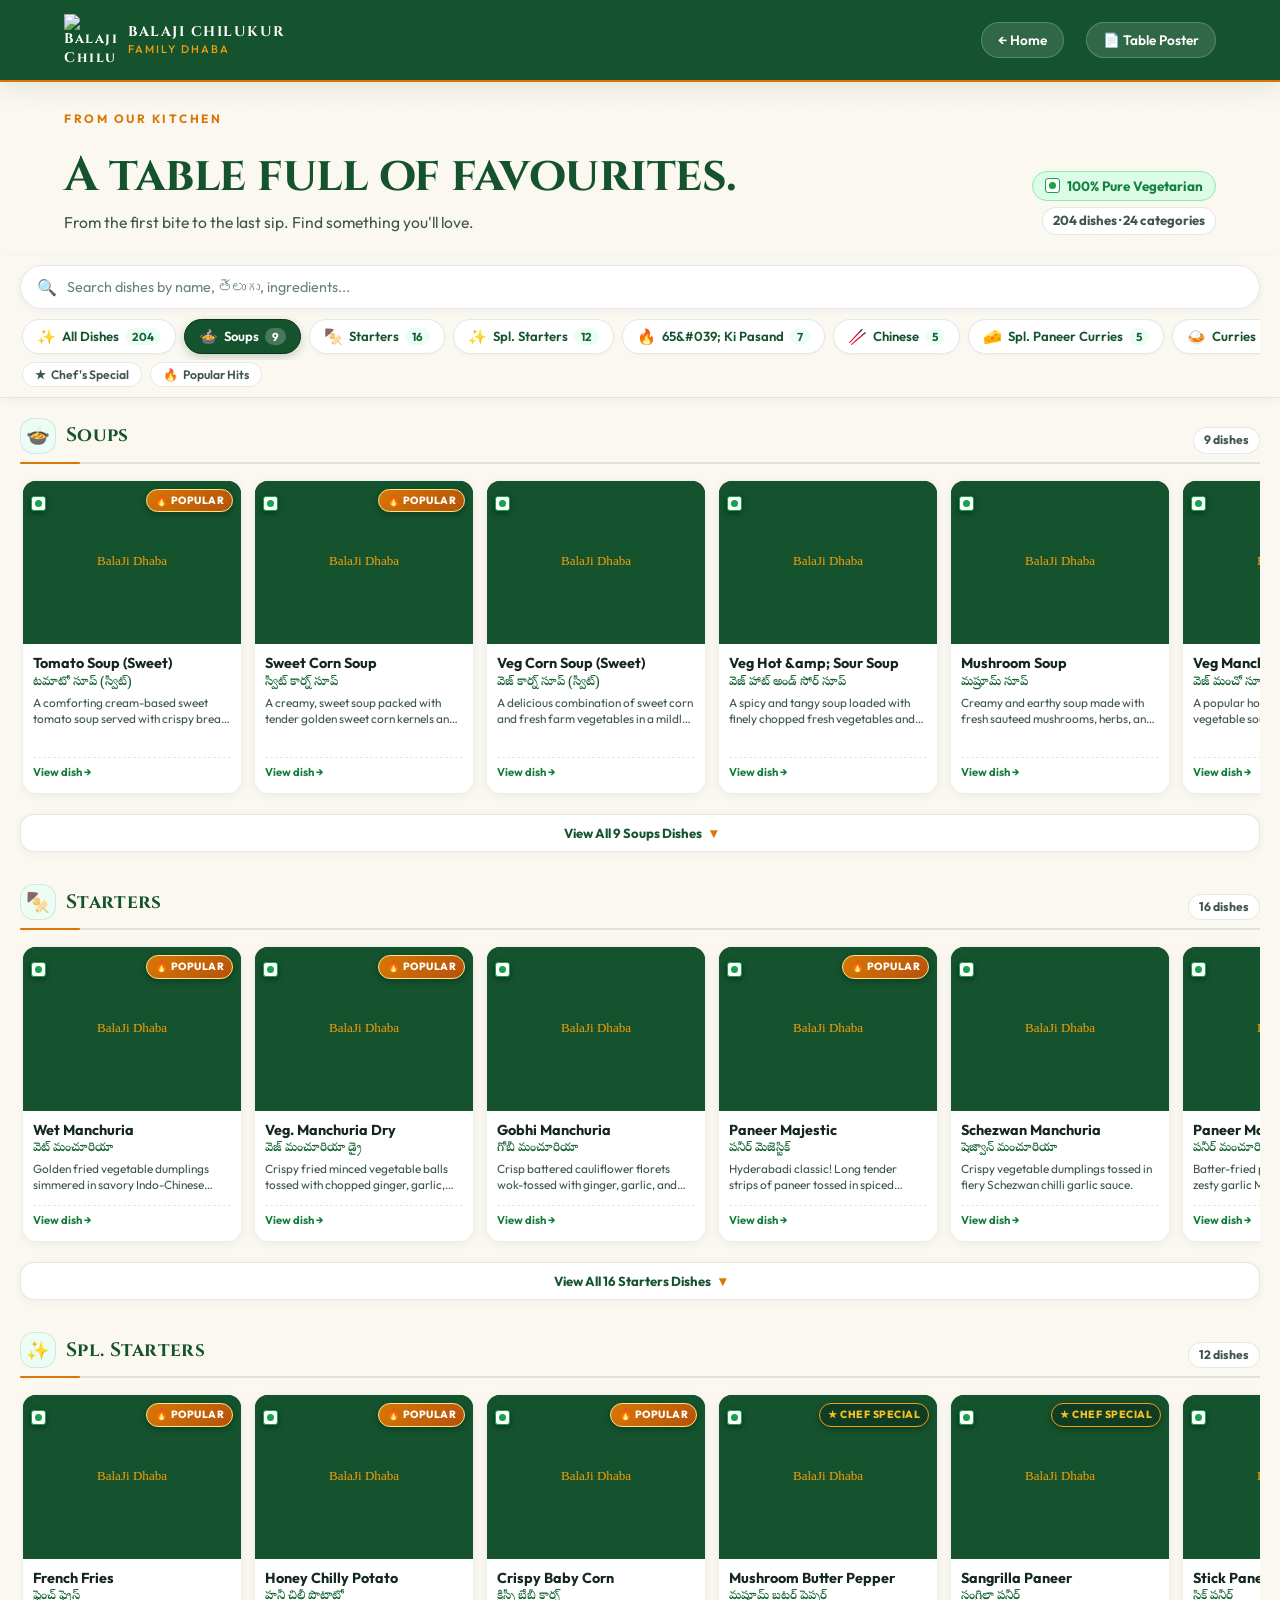
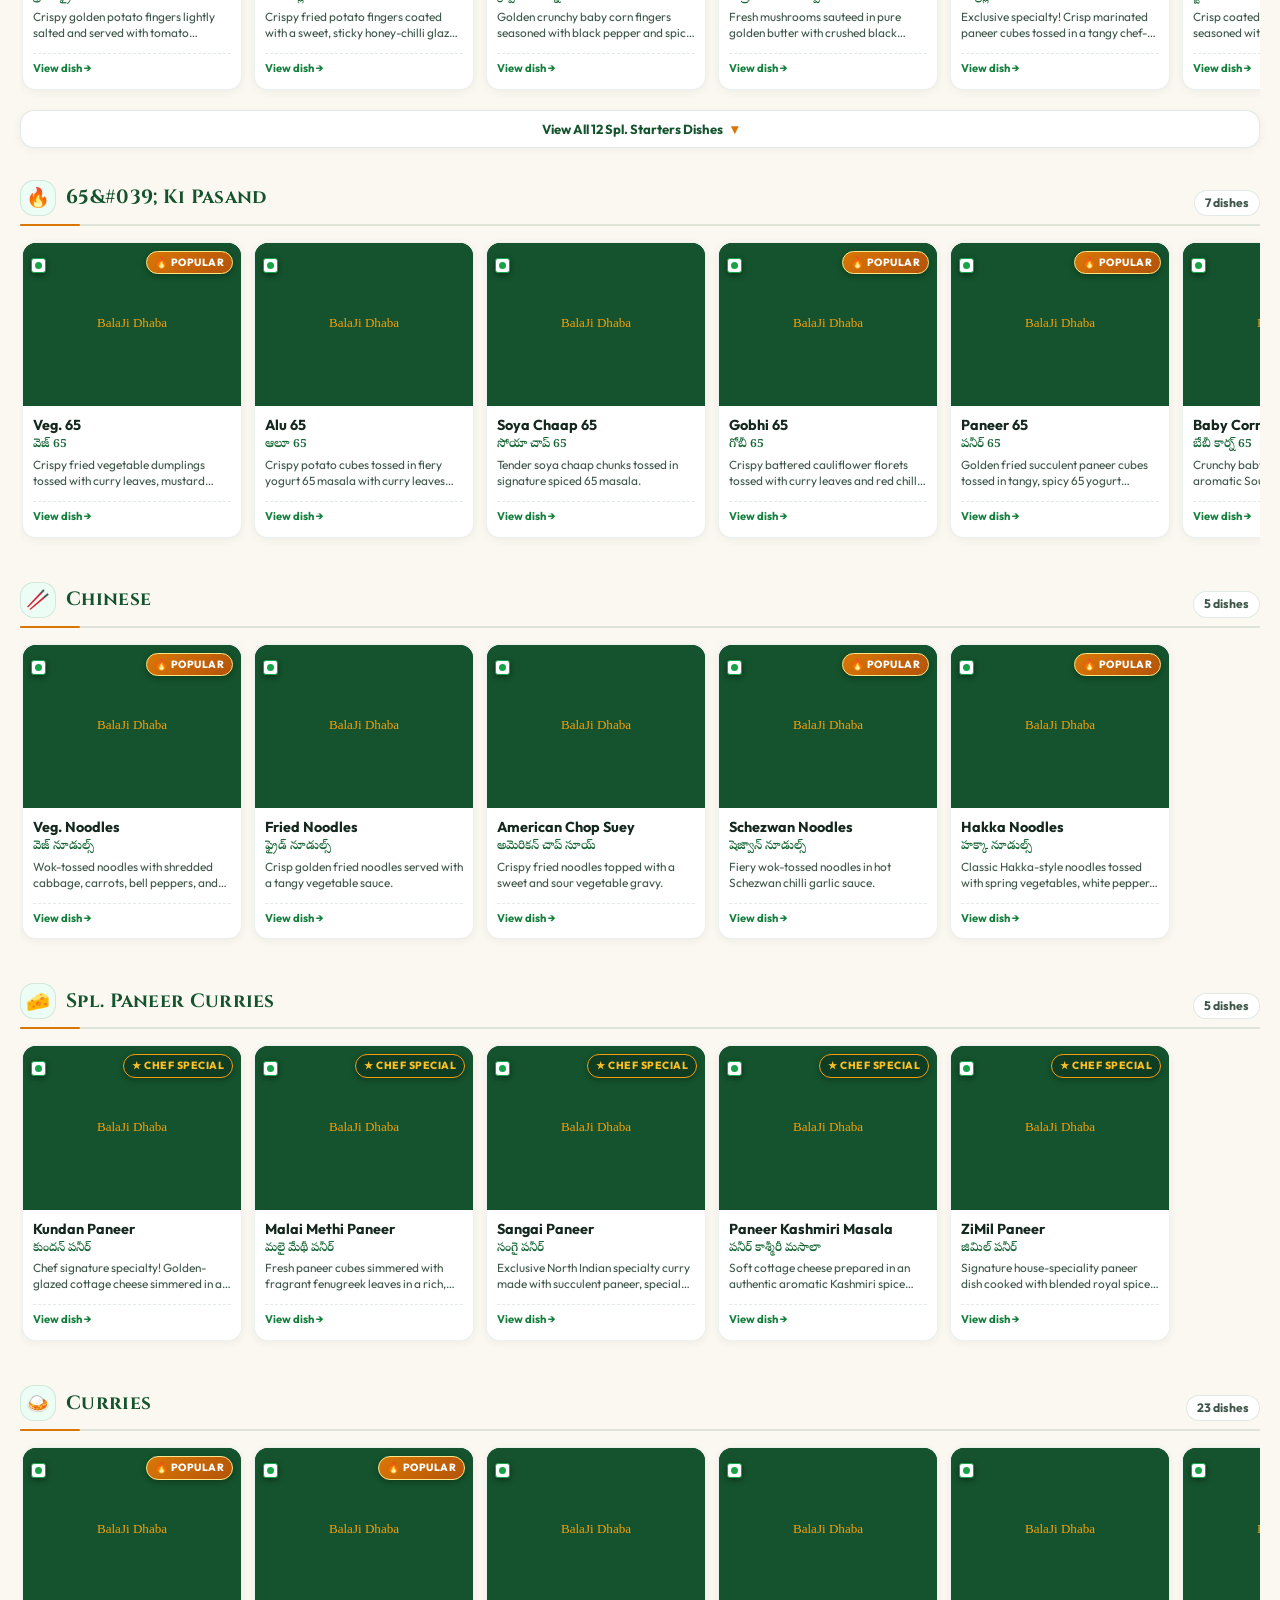
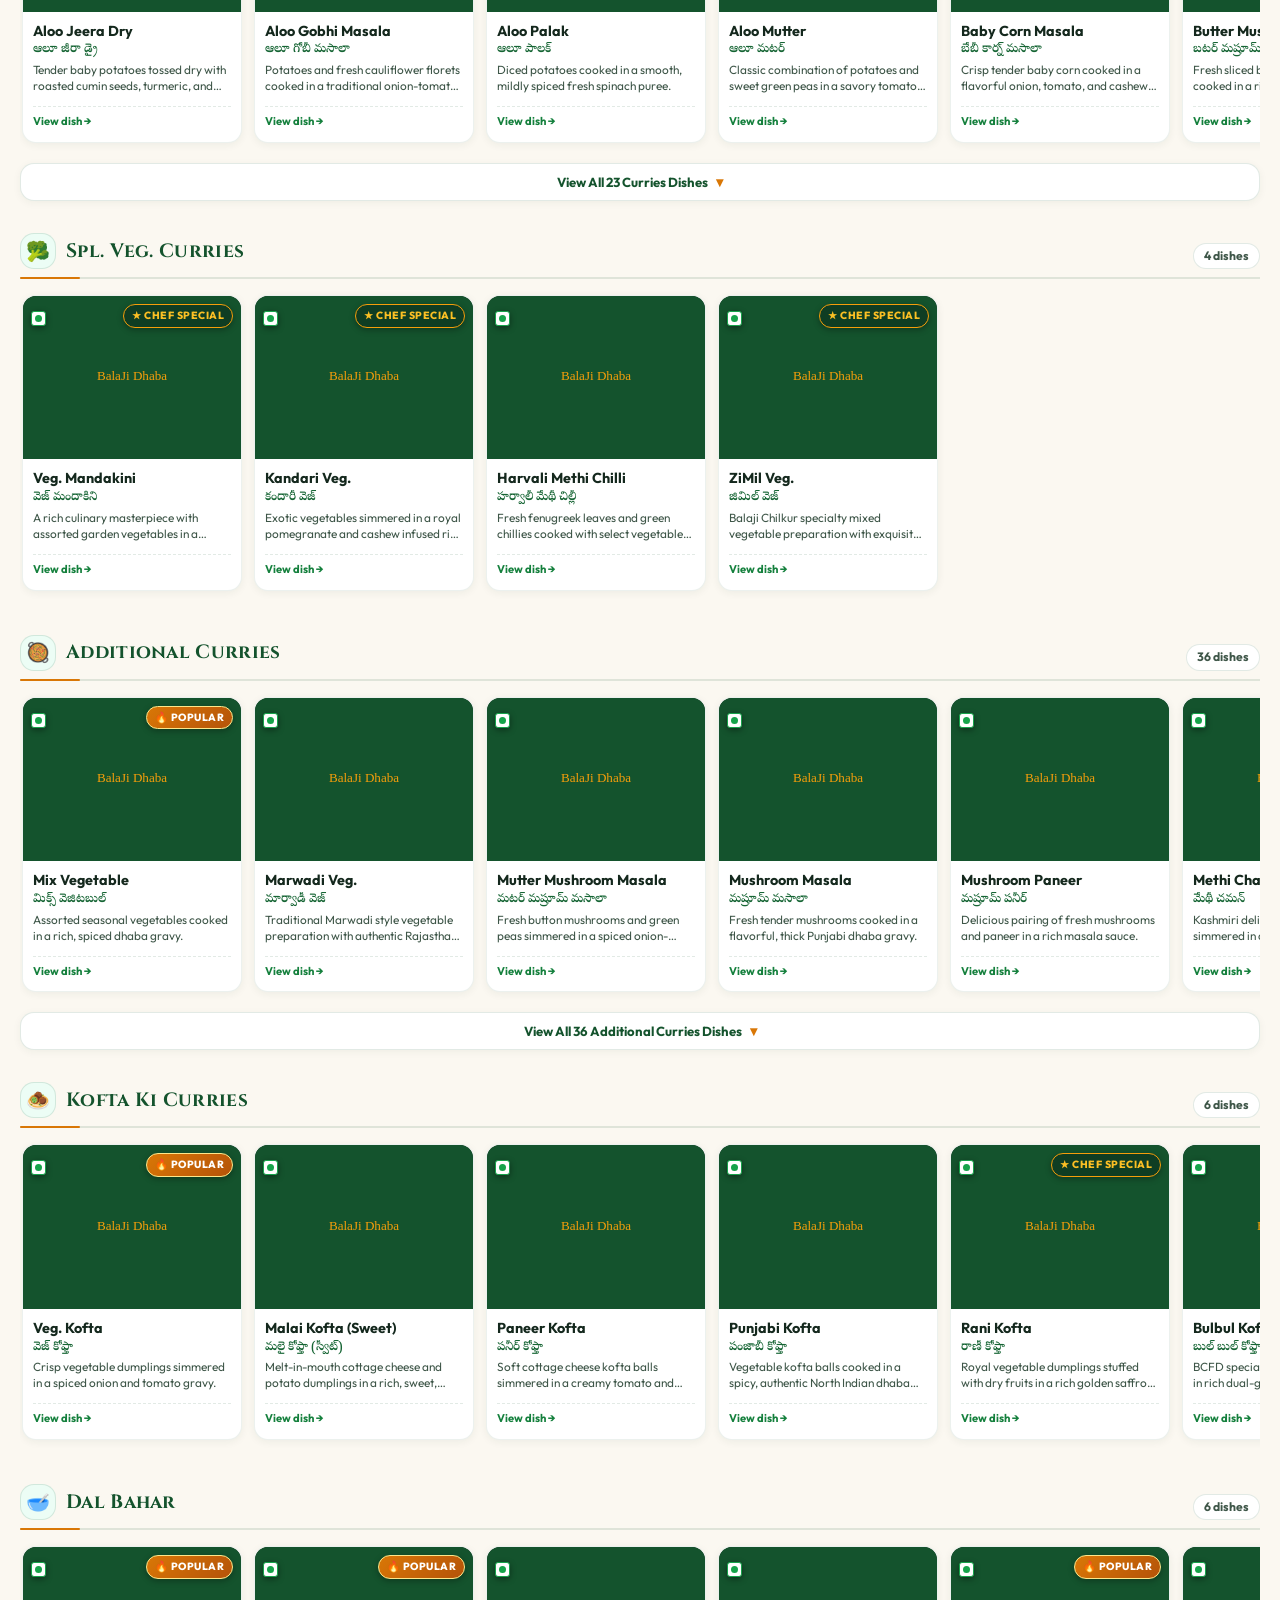
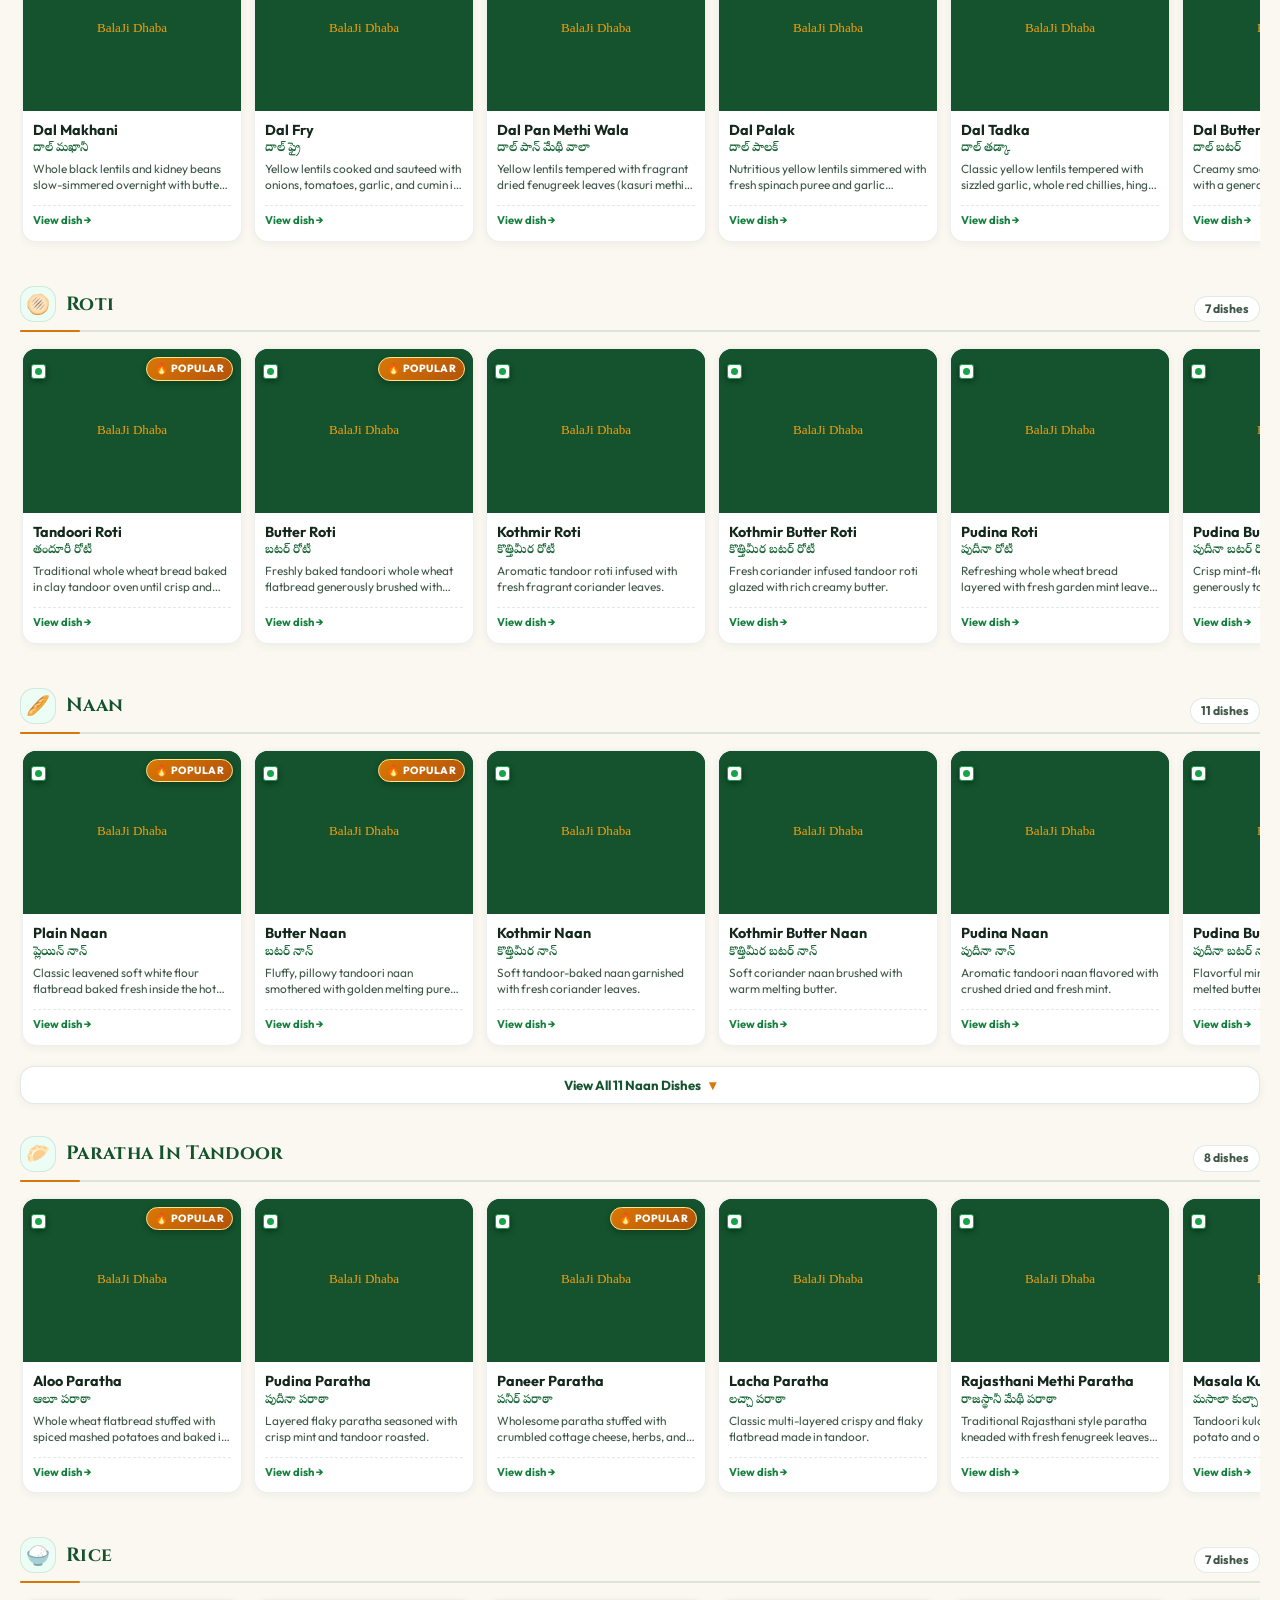
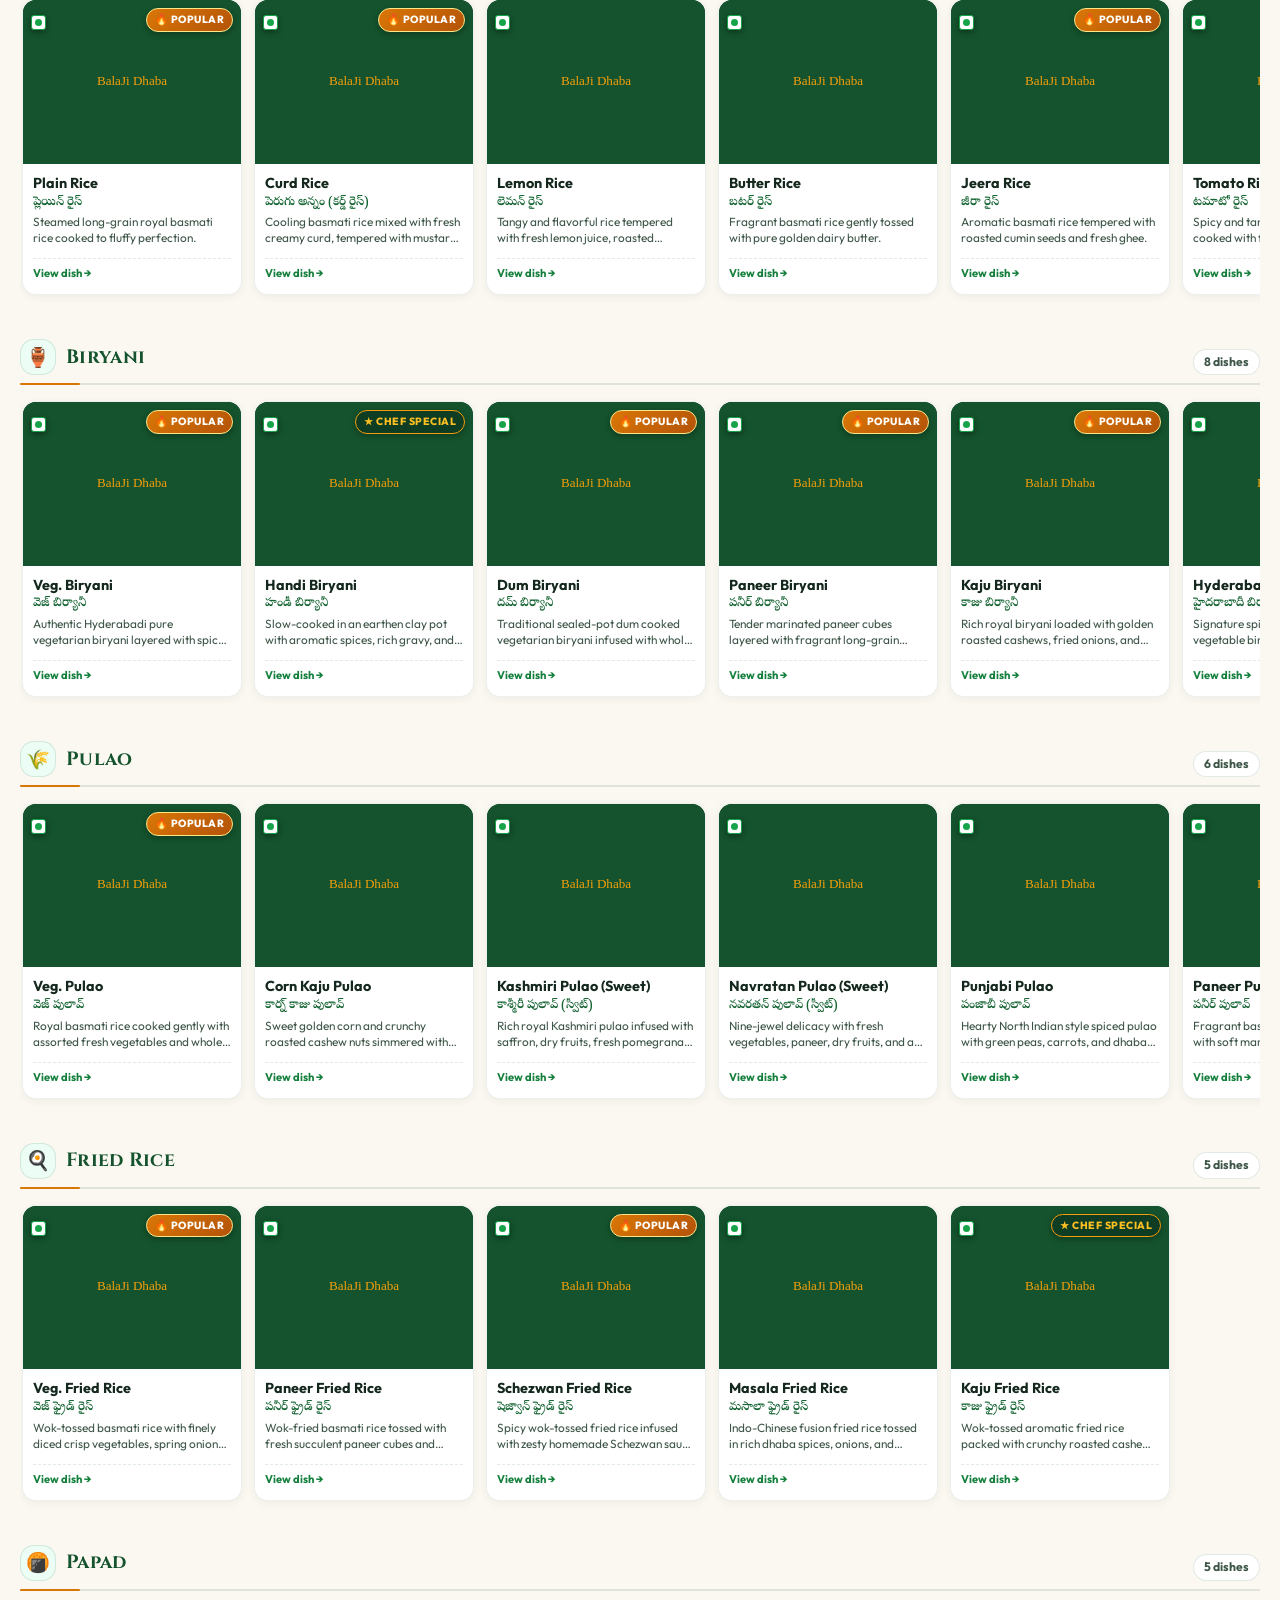
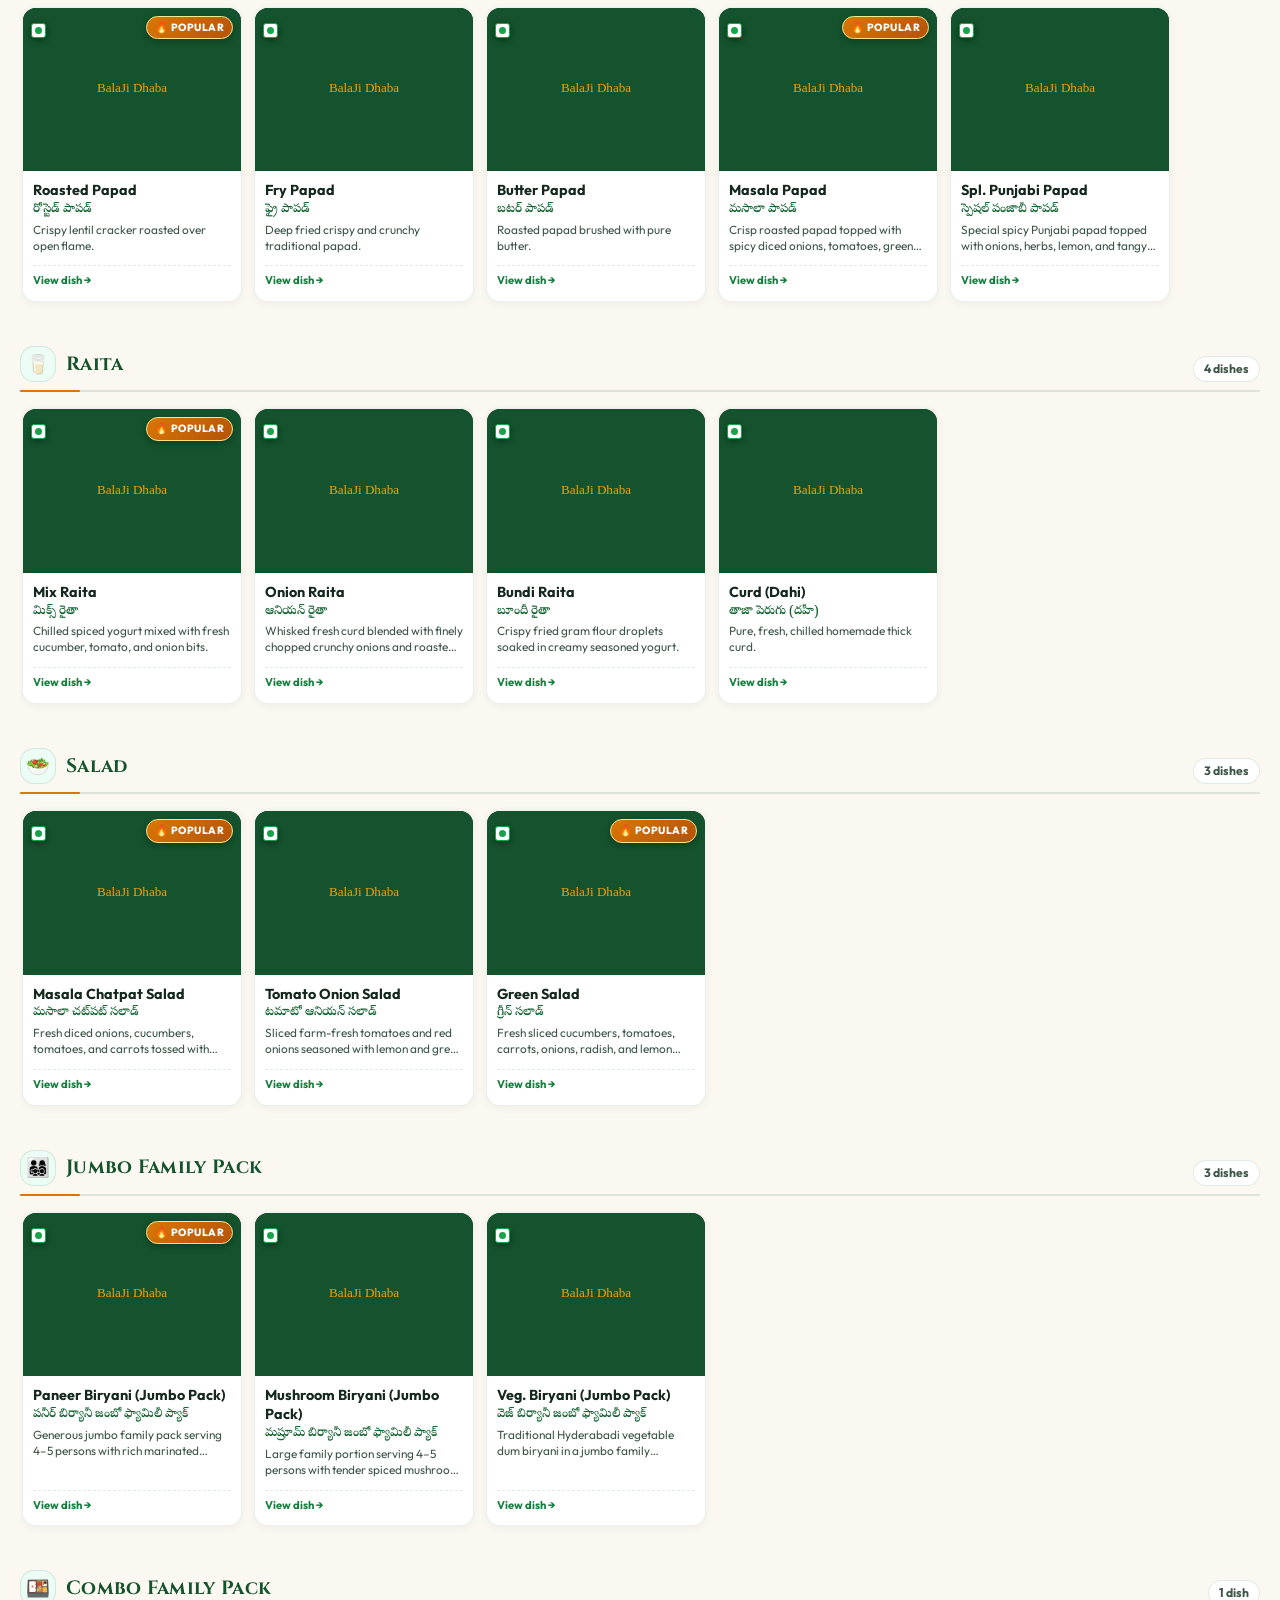
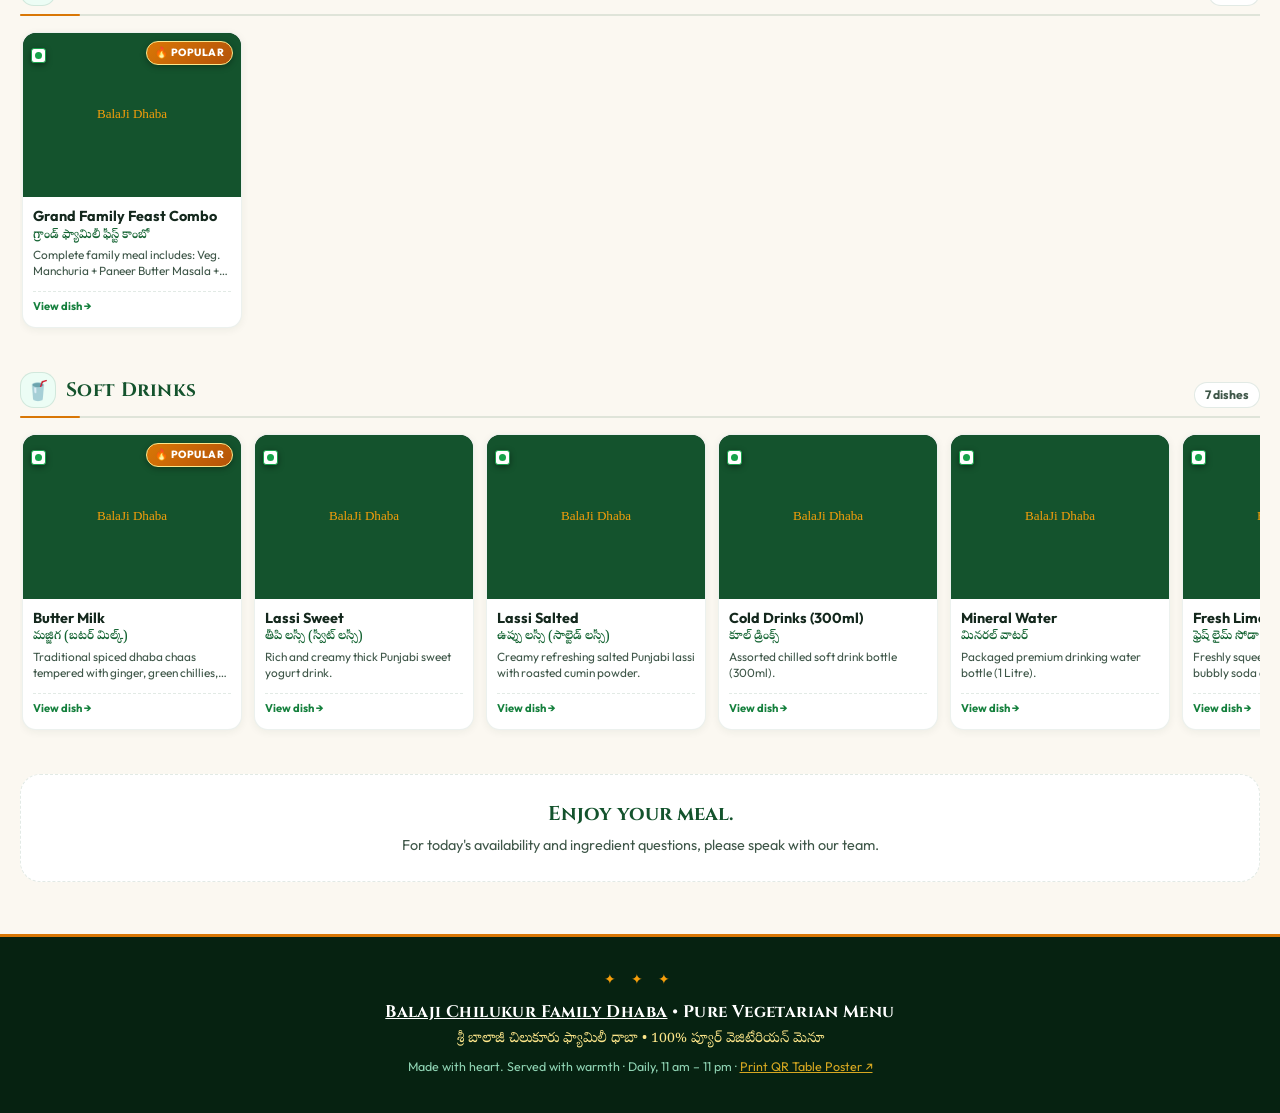
==== commit 22b05f87: "Add beautiful QR menu poster with elegant location footer and print-ready layout" ====
--- a/menu/index.html
+++ b/menu/index.html
@@ -32,6 +32,7 @@
         </a>
         <nav class="nav" aria-label="Main navigation">
           <a href="../" class="nav-back-link">← Home</a>
+          <a href="../poster/" class="nav-back-link">📄 Table Poster</a>
         </nav>
       </div>
     </header>
@@ -9036,7 +9037,7 @@
       <div class="footer-gold-ornament" aria-hidden="true">✦ ✦ ✦</div>
       <div class="footer-text"><a href="../">Balaji Chilukur Family Dhaba</a> • Pure Vegetarian Menu</div>
       <div class="footer-subtext" lang="te">శ్రీ బాలాజీ చిలుకూరు ఫ్యామిలీ ధాబా • 100% ప్యూర్ వెజిటేరియన్ మెనూ</div>
-      <div class="footer-note">Made with heart. Served with warmth · Daily, 11 am – 11 pm</div>
+      <div class="footer-note">Made with heart. Served with warmth · Daily, 11 am – 11 pm · <a href="../poster/" style="color:#fbbf24; text-decoration:underline;">Print QR Table Poster ↗</a></div>
     </footer>
   </div>
 
